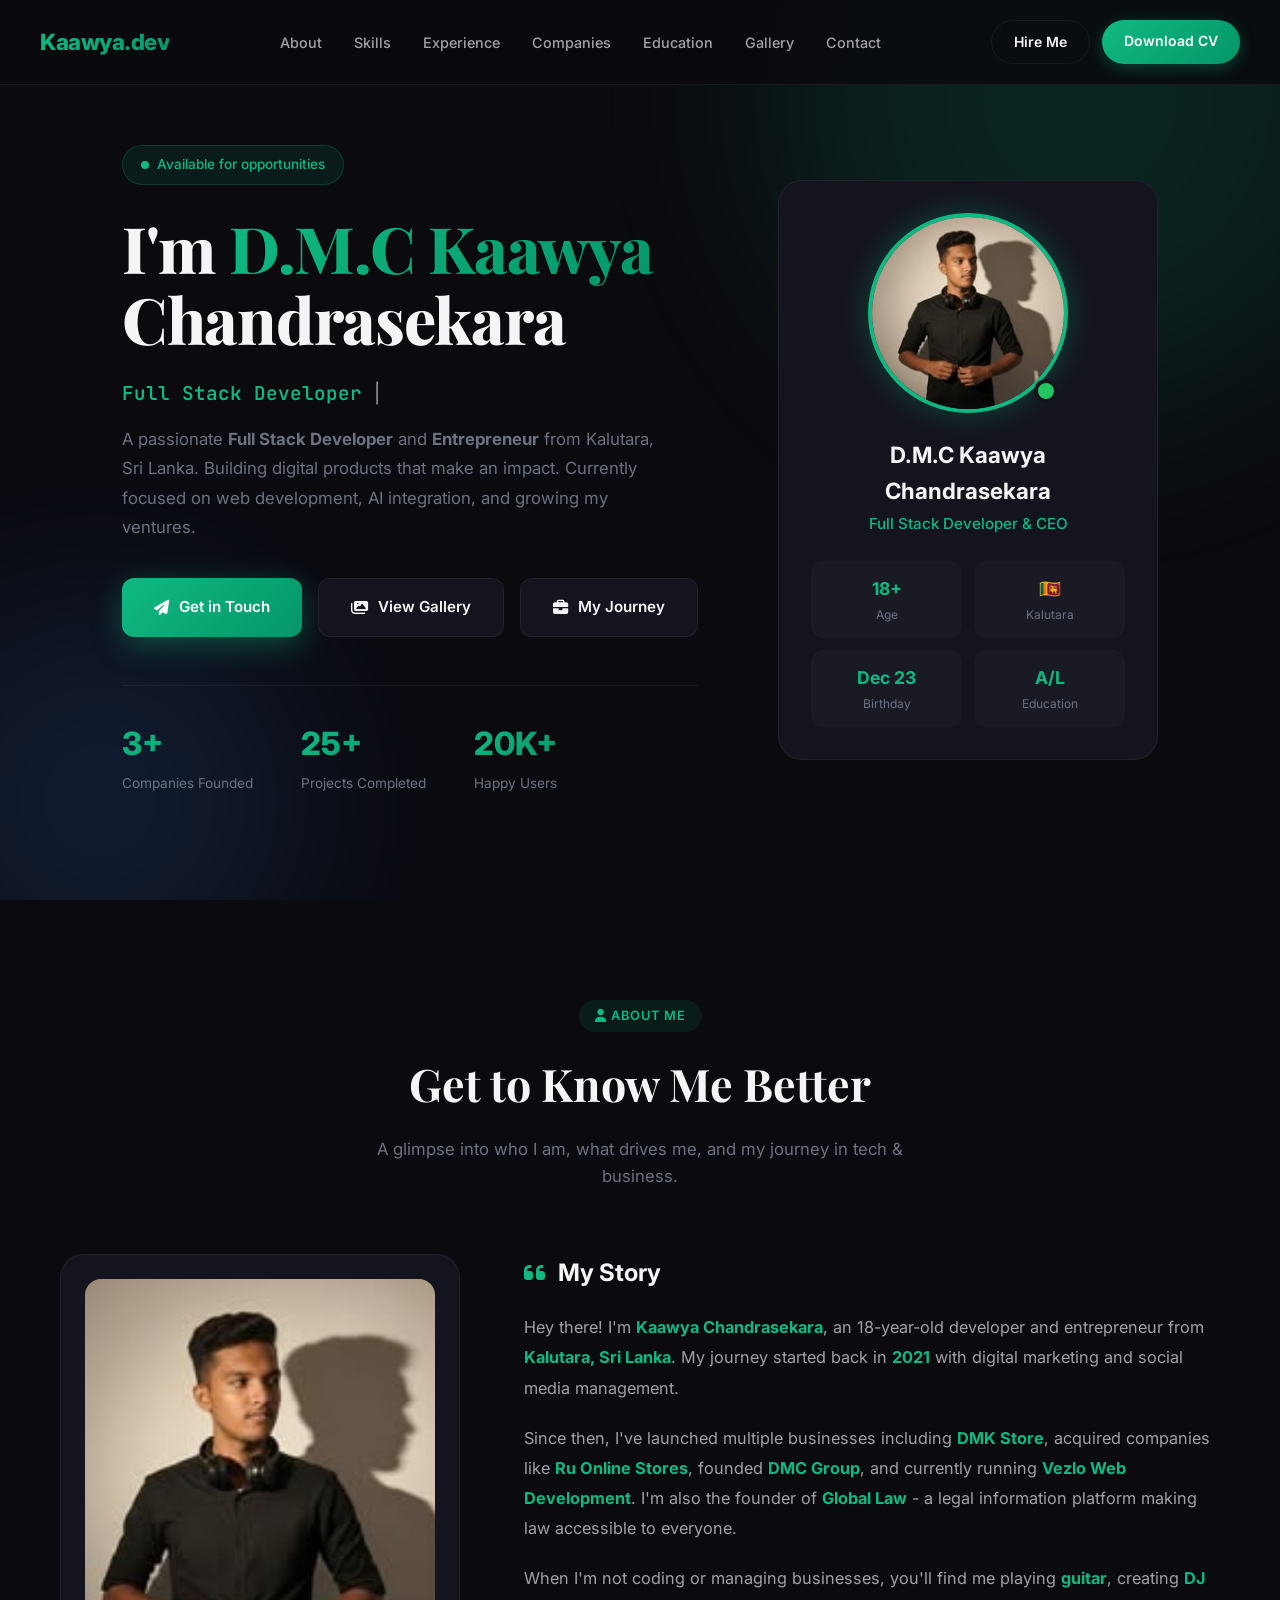
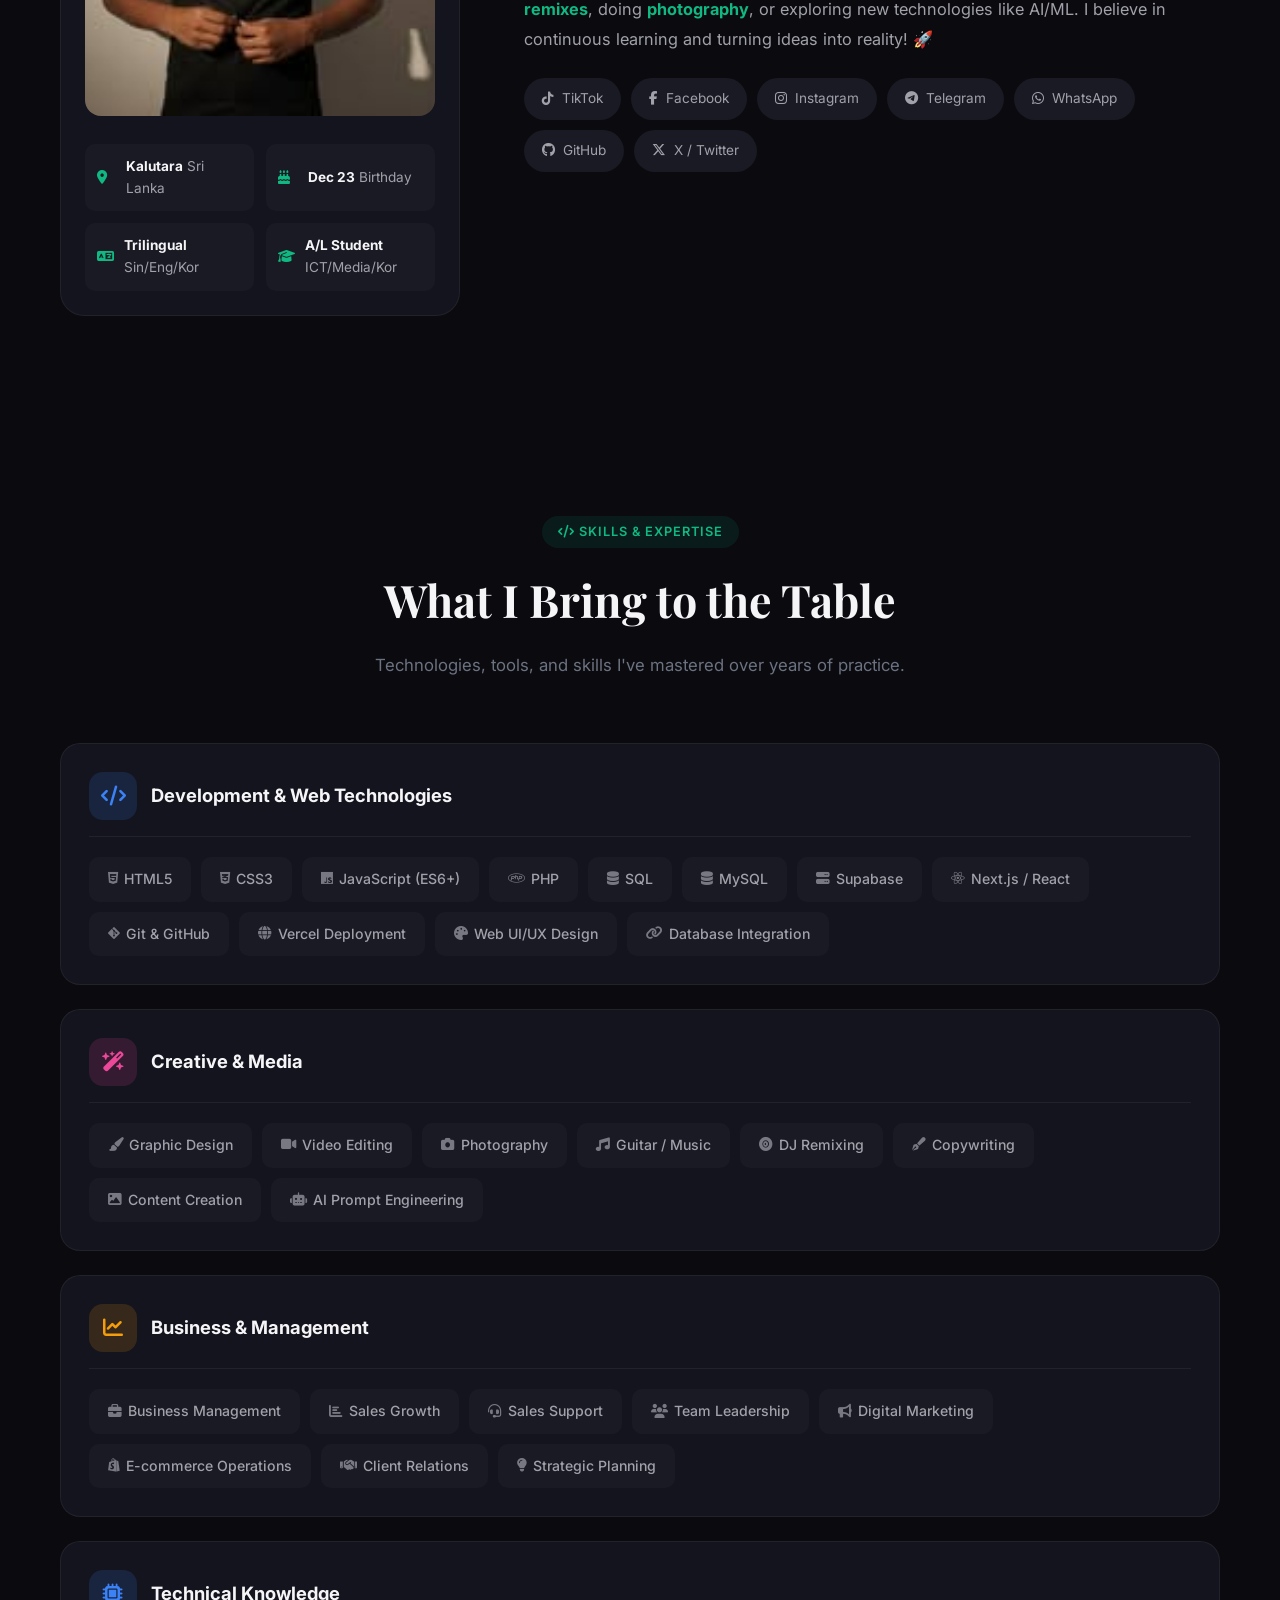
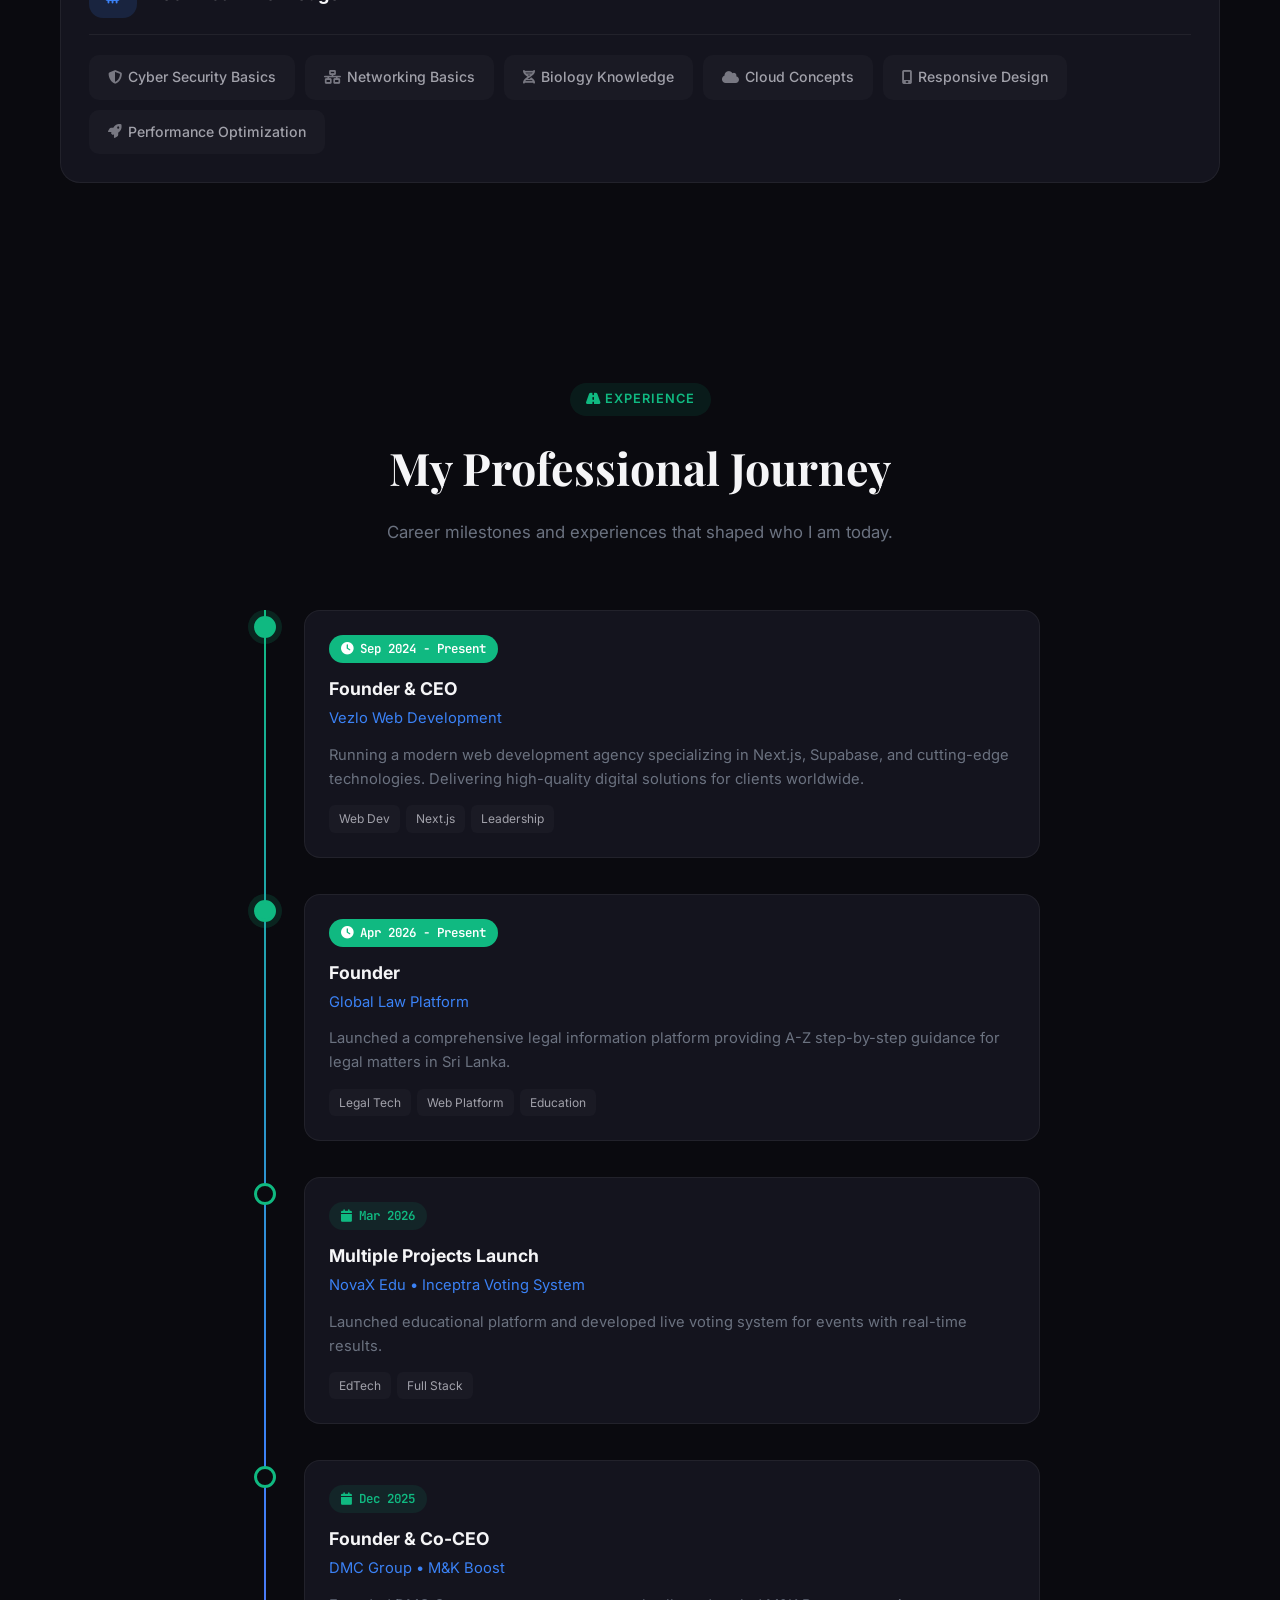
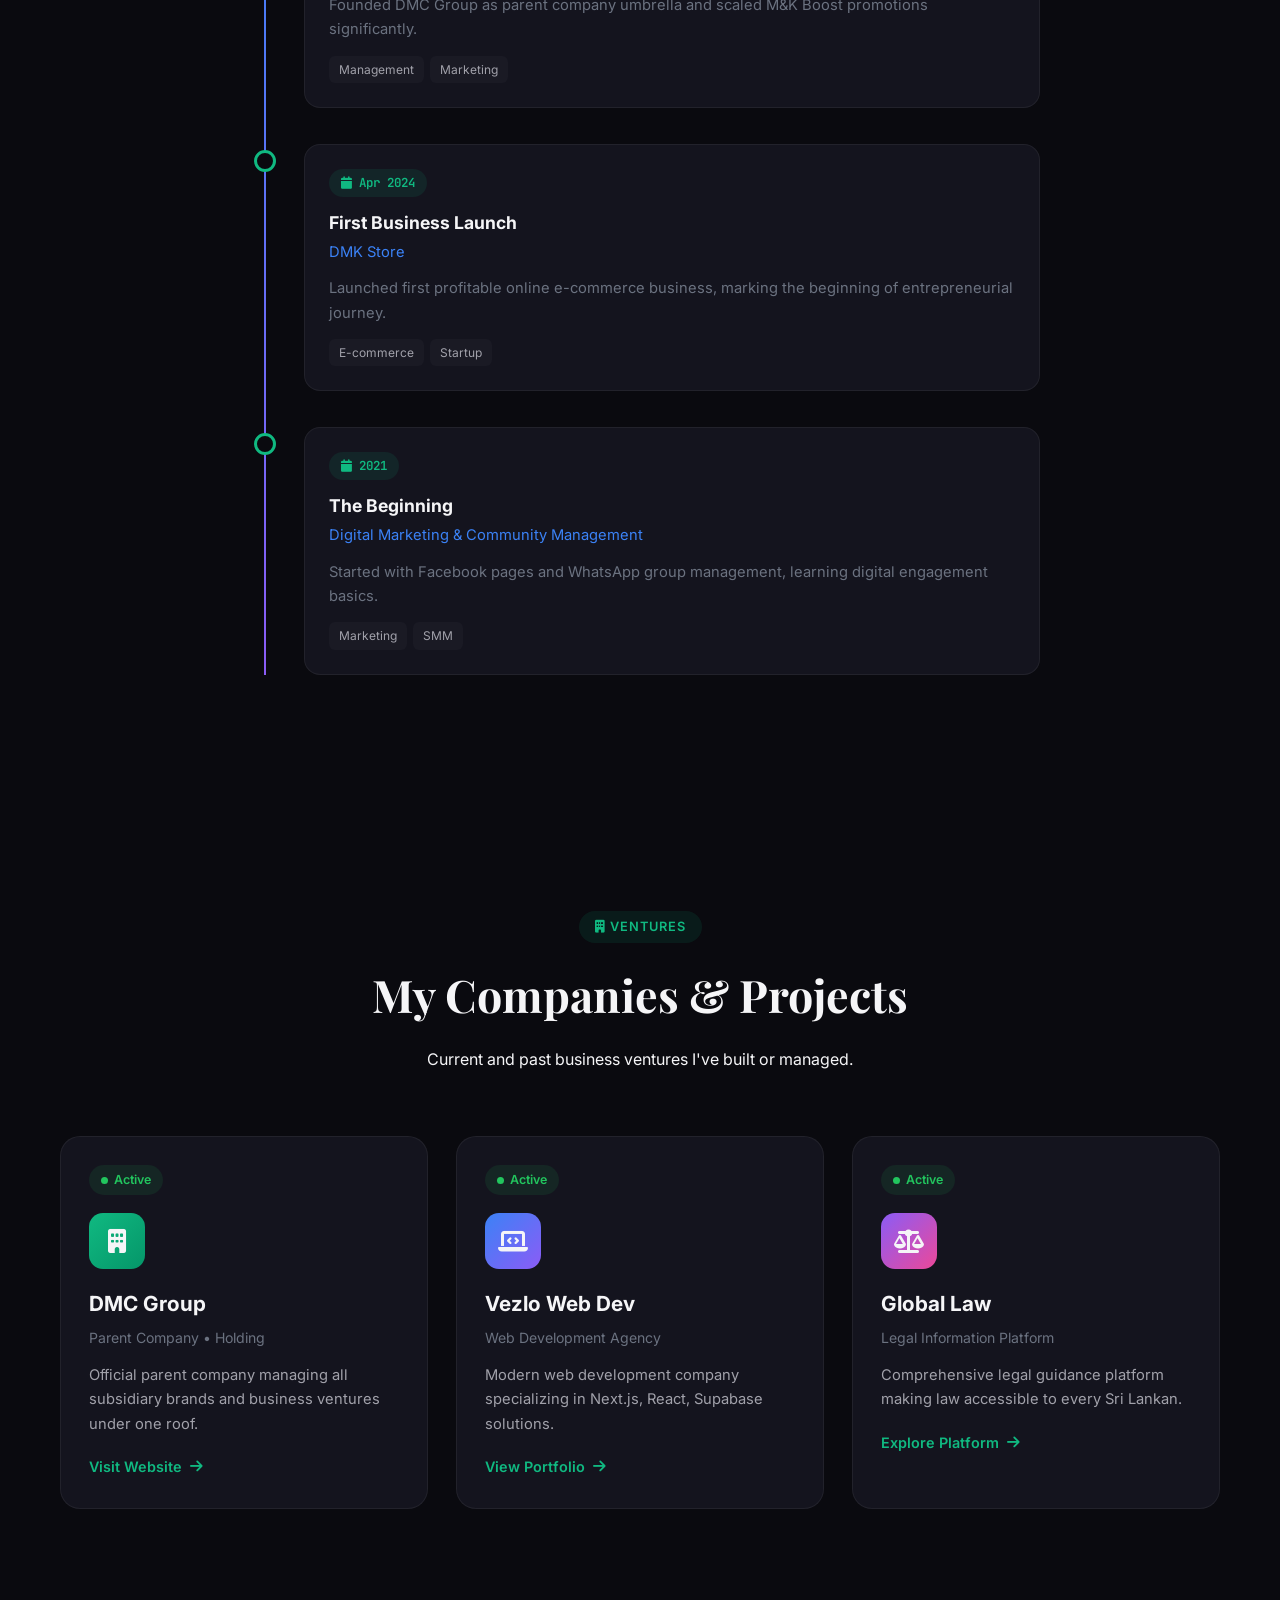
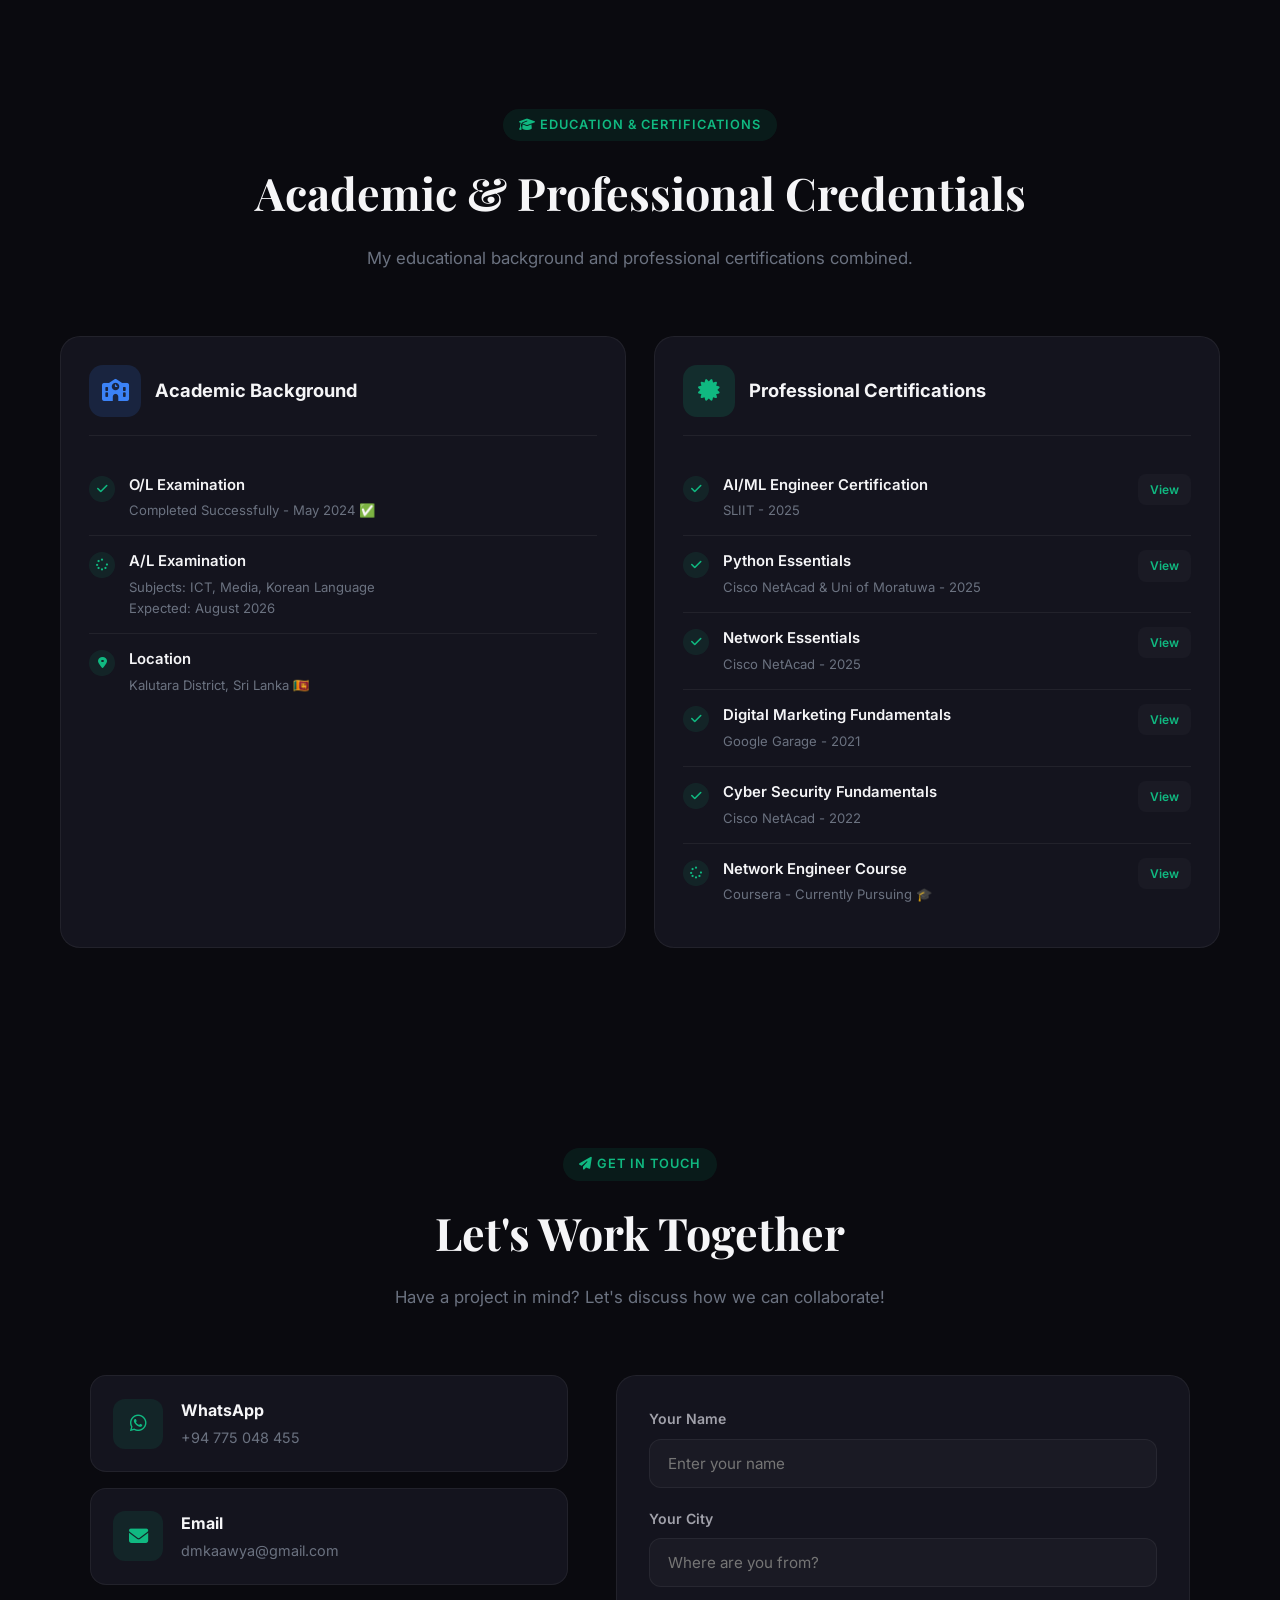
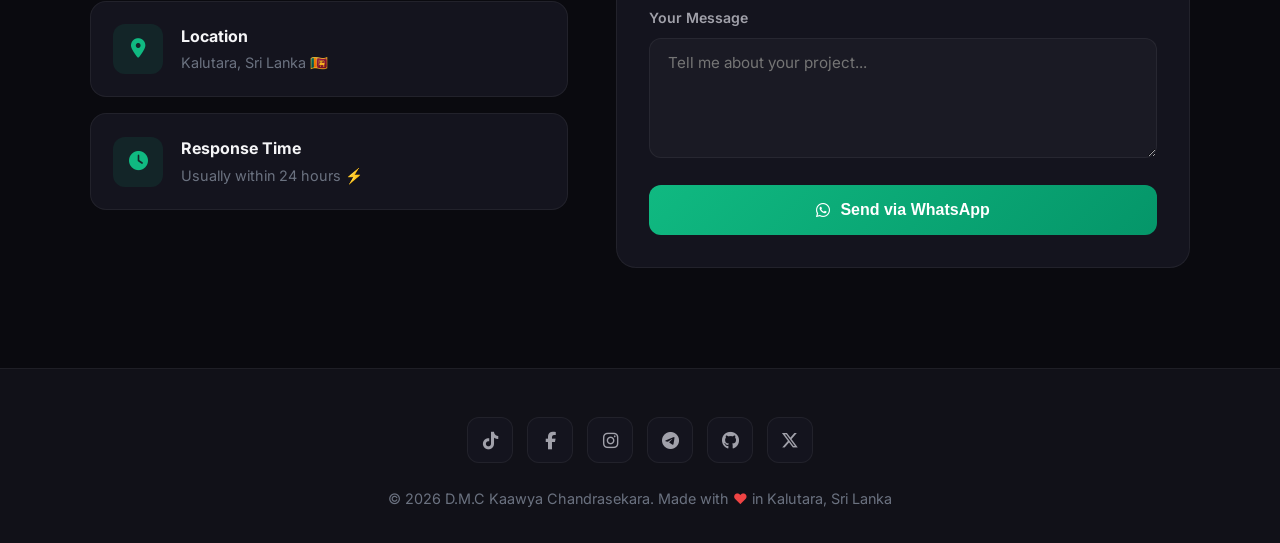
==== index.html @ d645c24a "Update index.html" ====
<!DOCTYPE html>
<html lang="en">
<head>
    <meta charset="UTF-8">
    <meta name="viewport" content="width=device-width, initial-scale=1.0">
    <title>D.M.C Kaawya Chandrasekara | Full Stack Developer & Entrepreneur</title>
    <meta name="description" content="Professional portfolio of Kaawya Chandrasekara - Full Stack Developer, Entrepreneur, and Digital Creator from Sri Lanka">
    
    <link href="https://fonts.googleapis.com/css2?family=Inter:wght@300;400;500;600;700;800;900&family=Playfair+Display:wght@600;700;800&family=JetBrains+Mono:wght@400;500;600&display=swap" rel="stylesheet">
    <link rel="stylesheet" href="https://cdnjs.cloudflare.com/ajax/libs/font-awesome/6.5.0/css/all.min.css">
    
    <style>
        :root {
            --bg-primary: #0a0a0f;
            --bg-secondary: #111118;
            --bg-tertiary: #1a1a24;
            --bg-card: #14141e;
            --text-primary: #f5f5f7;
            --text-secondary: #a1a1aa;
            --text-muted: #6b7280;
            --accent: #10b981;
            --accent-2: #3b82f6;
            --accent-3: #8b5cf6;
            --accent-4: #f59e0b;
            --gradient-1: linear-gradient(135deg, #10b981 0%, #059669 100%);
            --gradient-2: linear-gradient(135deg, #3b82f6 0%, #8b5cf6 100%);
            --border: rgba(255,255,255,0.06);
            --shadow: 0 4px 24px rgba(0,0,0,0.3);
            --radius: 16px;
        }
        
        * { margin: 0; padding: 0; box-sizing: border-box; }
        
        html {
            scroll-behavior: smooth;
        }
        
        body {
            font-family: 'Inter', sans-serif;
            background: var(--bg-primary);
            color: var(--text-primary);
            line-height: 1.6;
            overflow-x: hidden;
        }

        /* Custom Scrollbar */
        ::-webkit-scrollbar { width: 8px; }
        ::-webkit-scrollbar-track { background: var(--bg-secondary); }
        ::-webkit-scrollbar-thumb { background: var(--accent); border-radius: 4px; }

        /* Navigation */
        .nav {
            position: fixed;
            top: 0;
            left: 0;
            right: 0;
            z-index: 1000;
            padding: 20px 40px;
            display: flex;
            justify-content: space-between;
            align-items: center;
            backdrop-filter: blur(20px);
            background: rgba(10,10,15,0.85);
            border-bottom: 1px solid var(--border);
            transition: all 0.3s ease;
        }
        
        .nav.scrolled {
            padding: 14px 40px;
            box-shadow: 0 4px 30px rgba(0,0,0,0.3);
        }
        
        .nav-logo {
            font-size: 1.4rem;
            font-weight: 800;
            background: var(--gradient-1);
            -webkit-background-clip: text;
            -webkit-text-fill-color: transparent;
            letter-spacing: -0.5px;
        }
        
        .nav-links {
            display: flex;
            gap: 32px;
        }
        
        .nav-link {
            color: var(--text-secondary);
            text-decoration: none;
            font-size: 0.9rem;
            font-weight: 500;
            position: relative;
            transition: color 0.3s;
        }
        
        .nav-link:hover, .nav-link.active {
            color: var(--text-primary);
        }
        
        .nav-link::after {
            content: '';
            position: absolute;
            bottom: -4px;
            left: 0;
            width: 0;
            height: 2px;
            background: var(--accent);
            transition: width 0.3s;
        }
        
        .nav-link:hover::after, .nav-link.active::after {
            width: 100%;
        }
        
        .nav-actions {
            display: flex;
            gap: 12px;
        }
        
        .nav-btn {
            padding: 10px 22px;
            border-radius: 50px;
            font-size: 0.875rem;
            font-weight: 600;
            cursor: pointer;
            transition: all 0.3s;
            text-decoration: none;
        }
        
        .nav-btn-outline {
            background: transparent;
            border: 1px solid var(--border);
            color: var(--text-primary);
        }
        
        .nav-btn-outline:hover {
            border-color: var(--accent);
            color: var(--accent);
        }
        
        .nav-btn-primary {
            background: var(--gradient-1);
            border: none;
            color: white;
            box-shadow: 0 4px 15px rgba(16,185,129,0.3);
        }
        
        .nav-btn-primary:hover {
            transform: translateY(-2px);
            box-shadow: 0 8px 25px rgba(16,185,129,0.4);
        }

        /* Hero Section */
        .hero {
            min-height: 100vh;
            display: flex;
            align-items: center;
            padding: 120px 60px 80px;
            position: relative;
            overflow: hidden;
        }
        
        .hero-bg {
            position: absolute;
            inset: 0;
            overflow: hidden;
            z-index: 0;
        }
        
        .hero-orb {
            position: absolute;
            border-radius: 50%;
            filter: blur(100px);
            opacity: 0.15;
        }
        
        .hero-orb-1 {
            width: 600px;
            height: 600px;
            background: var(--accent);
            top: -200px;
            right: -100px;
        }
        
        .hero-orb-2 {
            width: 400px;
            height: 400px;
            background: var(--accent-2);
            bottom: -100px;
            left: -100px;
        }
        
        .hero-content {
            max-width: 1400px;
            margin: 0 auto;
            display: grid;
            grid-template-columns: 1fr 380px;
            gap: 80px;
            align-items: center;
            position: relative;
            z-index: 1;
        }
        
        .hero-text {
            animation: fadeInUp 0.8s ease;
        }
        
        @keyframes fadeInUp {
            from { opacity: 0; transform: translateY(30px); }
            to { opacity: 1; transform: translateY(0); }
        }
        
        .hero-badge {
            display: inline-flex;
            align-items: center;
            gap: 8px;
            padding: 8px 18px;
            background: rgba(16,185,129,0.1);
            border: 1px solid rgba(16,185,129,0.2);
            border-radius: 50px;
            font-size: 0.85rem;
            color: var(--accent);
            margin-bottom: 28px;
            font-weight: 500;
        }
        
        .hero-badge-dot {
            width: 8px;
            height: 8px;
            background: var(--accent);
            border-radius: 50%;
            animation: pulse 2s infinite;
        }
        
        @keyframes pulse {
            0%, 100% { opacity: 1; transform: scale(1); }
            50% { opacity: 0.5; transform: scale(1.2); }
        }
        
        .hero-title {
            font-family: 'Playfair Display', serif;
            font-size: clamp(2.8rem, 5vw, 4rem);
            font-weight: 800;
            line-height: 1.1;
            margin-bottom: 24px;
            letter-spacing: -0.02em;
        }
        
        .hero-title-accent {
            background: var(--gradient-1);
            -webkit-background-clip: text;
            -webkit-text-fill-color: transparent;
        }
        
        .hero-subtitle {
            font-size: 1.2rem;
            color: var(--text-secondary);
            margin-bottom: 16px;
            display: flex;
            align-items: center;
            gap: 12px;
        }
        
        .typing-text {
            color: var(--accent);
            font-weight: 600;
            font-family: 'JetBrains Mono', monospace;
        }
        
        .cursor-blink {
            animation: blink 1s infinite;
        }
        
        @keyframes blink {
            50% { opacity: 0; }
        }
        
        .hero-desc {
            font-size: 1.05rem;
            color: var(--text-muted);
            max-width: 550px;
            margin-bottom: 36px;
            line-height: 1.75;
        }
        
        .hero-buttons {
            display: flex;
            gap: 16px;
            flex-wrap: wrap;
            margin-bottom: 48px;
        }
        
        .btn {
            display: inline-flex;
            align-items: center;
            gap: 10px;
            padding: 16px 32px;
            border-radius: 12px;
            font-size: 0.95rem;
            font-weight: 600;
            cursor: pointer;
            transition: all 0.3s;
            text-decoration: none;
            border: none;
            font-family: inherit;
        }
        
        .btn-primary {
            background: var(--gradient-1);
            color: white;
            box-shadow: 0 8px 30px rgba(16,185,129,0.35);
        }
        
        .btn-primary:hover {
            transform: translateY(-3px);
            box-shadow: 0 12px 40px rgba(16,185,129,0.45);
        }
        
        .btn-secondary {
            background: var(--bg-card);
            color: var(--text-primary);
            border: 1px solid var(--border);
        }
        
        .btn-secondary:hover {
            border-color: var(--accent);
            background: rgba(16,185,129,0.05);
        }
        
        .hero-stats {
            display: flex;
            gap: 48px;
            padding-top: 32px;
            border-top: 1px solid var(--border);
        }
        
        .stat-item {}
        
        .stat-num {
            font-size: 2rem;
            font-weight: 800;
            background: var(--gradient-1);
            -webkit-background-clip: text;
            -webkit-text-fill-color: transparent;
        }
        
        .stat-label {
            font-size: 0.85rem;
            color: var(--text-muted);
            margin-top: 4px;
        }

        /* Profile Card */
        .profile-card {
            background: var(--bg-card);
            border: 1px solid var(--border);
            border-radius: 24px;
            padding: 32px;
            position: relative;
            animation: fadeInRight 0.8s ease 0.2s both;
        }
        
        @keyframes fadeInRight {
            from { opacity: 0; transform: translateX(30px); }
            to { opacity: 1; transform: translateX(0); }
        }
        
        .profile-img-wrapper {
            width: 200px;
            height: 200px;
            margin: 0 auto 24px;
            position: relative;
        }
        
        .profile-img {
            width: 100%;
            height: 100%;
            object-fit: cover;
            border-radius: 50%;
            border: 4px solid var(--accent);
            box-shadow: 0 0 30px rgba(16,185,129,0.3);
        }
        
        .profile-status {
            position: absolute;
            bottom: 10px;
            right: 10px;
            width: 24px;
            height: 24px;
            background: #22c55e;
            border: 4px solid var(--bg-card);
            border-radius: 50%;
        }
        
        .profile-name {
            text-align: center;
            font-size: 1.4rem;
            font-weight: 700;
            margin-bottom: 4px;
        }
        
        .profile-role {
            text-align: center;
            color: var(--accent);
            font-size: 0.95rem;
            font-weight: 500;
            margin-bottom: 24px;
        }
        
        .profile-info-grid {
            display: grid;
            grid-template-columns: 1fr 1fr;
            gap: 12px;
        }
        
        .info-mini {
            background: var(--bg-tertiary);
            padding: 14px;
            border-radius: 12px;
            text-align: center;
        }
        
        .info-mini-val {
            font-size: 1.1rem;
            font-weight: 700;
            color: var(--accent);
        }
        
        .info-mini-label {
            font-size: 0.75rem;
            color: var(--text-muted);
            margin-top: 2px;
        }

        /* Sections Common */
        .section {
            padding: 100px 60px;
            position: relative;
        }
        
        .container {
            max-width: 1200px;
            margin: 0 auto;
        }
        
        .section-header {
            text-align: center;
            margin-bottom: 64px;
        }
        
        .section-tag {
            display: inline-block;
            padding: 6px 16px;
            background: rgba(16,185,129,0.1);
            color: var(--accent);
            border-radius: 50px;
            font-size: 0.8rem;
            font-weight: 600;
            text-transform: uppercase;
            letter-spacing: 1px;
            margin-bottom: 16px;
        }
        
        .section-title {
            font-family: 'Playfair Display', serif;
            font-size: clamp(2rem, 4vw, 2.8rem);
            font-weight: 700;
            margin-bottom: 16px;
        }
        
        .section-desc {
            color: var(--text-muted);
            max-width: 600px;
            margin: 0 auto;
            font-size: 1.05rem;
        }

        /* About Section */
        .about-grid {
            display: grid;
            grid-template-columns: 400px 1fr;
            gap: 64px;
            align-items: start;
        }
        
        .about-photo-card {
            background: var(--bg-card);
            border: 1px solid var(--border);
            border-radius: 24px;
            padding: 24px;
            position: sticky;
            top: 120px;
        }
        
        .about-photo {
            width: 100%;
            aspect-ratio: 4/5;
            object-fit: cover;
            border-radius: 16px;
            margin-bottom: 20px;
        }
        
        .about-quick-info {
            display: grid;
            grid-template-columns: 1fr 1fr;
            gap: 12px;
        }
        
        .quick-item {
            display: flex;
            align-items: center;
            gap: 10px;
            padding: 12px;
            background: var(--bg-tertiary);
            border-radius: 10px;
            font-size: 0.85rem;
        }
        
        .quick-item i {
            color: var(--accent);
            width: 20px;
        }
        
        .quick-item span:last-child {
            color: var(--text-secondary);
        }
        
        .about-content h3 {
            font-size: 1.5rem;
            margin-bottom: 20px;
            display: flex;
            align-items: center;
            gap: 12px;
        }
        
        .about-content h3 i {
            color: var(--accent);
        }
        
        .about-bio {
            color: var(--text-secondary);
            font-size: 1.02rem;
            line-height: 1.85;
            margin-bottom: 20px;
        }
        
        .about-bio strong {
            color: var(--accent);
        }
        
        .social-links {
            display: flex;
            flex-wrap: wrap;
            gap: 10px;
            margin-top: 24px;
        }
        
        .social-link {
            display: inline-flex;
            align-items: center;
            gap: 8px;
            padding: 10px 18px;
            background: var(--bg-tertiary);
            border-radius: 50px;
            color: var(--text-secondary);
            text-decoration: none;
            font-size: 0.85rem;
            transition: all 0.3s;
        }
        
        .social-link:hover {
            background: var(--accent);
            color: white;
            transform: translateY(-3px);
        }

        /* Skills Section - NEW STYLE */
        .skills-container {
            display: flex;
            flex-direction: column;
            gap: 24px;
        }
        
        .skill-category {
            background: var(--bg-card);
            border: 1px solid var(--border);
            border-radius: 20px;
            padding: 28px;
            transition: all 0.3s;
        }
        
        .skill-category:hover {
            border-color: rgba(16,185,129,0.3);
            box-shadow: 0 8px 32px rgba(0,0,0,0.2);
        }
        
        .skill-cat-header {
            display: flex;
            align-items: center;
            gap: 14px;
            margin-bottom: 20px;
            padding-bottom: 16px;
            border-bottom: 1px solid var(--border);
        }
        
        .skill-cat-icon {
            width: 48px;
            height: 48px;
            border-radius: 14px;
            display: flex;
            align-items: center;
            justify-content: center;
            font-size: 1.25rem;
        }
        
        .skill-cat-icon.dev { background: rgba(59,130,246,0.15); color: #3b82f6; }
        .skill-cat-icon.design { background: rgba(139,92,246,0.15); color: #8b5cf6; }
        .skill-cat-icon.business { background: rgba(245,158,11,0.15); color: #f59e0b; }
        .skill-cat-icon.creative { background: rgba(236,72,153,0.15); color: #ec4899; }
        
        .skill-cat-title {
            font-size: 1.15rem;
            font-weight: 700;
        }
        
        .skill-tags {
            display: flex;
            flex-wrap: wrap;
            gap: 10px;
        }
        
        .skill-tag {
            display: inline-flex;
            align-items: center;
            gap: 6px;
            padding: 10px 18px;
            background: var(--bg-tertiary);
            border-radius: 10px;
            font-size: 0.88rem;
            font-weight: 500;
            color: var(--text-secondary);
            transition: all 0.3s;
            border: 1px solid transparent;
        }
        
        .skill-tag:hover {
            background: rgba(16,185,129,0.1);
            border-color: var(--accent);
            color: var(--accent);
            transform: translateY(-2px);
        }
        
        .skill-tag i {
            font-size: 0.85rem;
            opacity: 0.7;
        }

        /* Experience Timeline */
        .timeline {
            position: relative;
            max-width: 800px;
            margin: 0 auto;
        }
        
        .timeline-line {
            position: absolute;
            left: 24px;
            top: 0;
            bottom: 0;
            width: 2px;
            background: linear-gradient(to bottom, var(--accent), var(--accent-2), var(--accent-3));
        }
        
        .timeline-item {
            position: relative;
            padding-left: 64px;
            margin-bottom: 36px;
        }
        
        .timeline-dot {
            position: absolute;
            left: 14px;
            top: 6px;
            width: 22px;
            height: 22px;
            background: var(--bg-primary);
            border: 3px solid var(--accent);
            border-radius: 50%;
            z-index: 2;
        }
        
        .timeline-item.current .timeline-dot {
            background: var(--accent);
            box-shadow: 0 0 0 6px rgba(16,185,129,0.15);
        }
        
        .timeline-card {
            background: var(--bg-card);
            border: 1px solid var(--border);
            border-radius: 16px;
            padding: 24px;
            transition: all 0.3s;
        }
        
        .timeline-card:hover {
            border-color: rgba(16,185,129,0.3);
            transform: translateX(6px);
        }
        
        .timeline-date {
            display: inline-block;
            padding: 4px 12px;
            background: rgba(16,185,129,0.1);
            color: var(--accent);
            border-radius: 50px;
            font-size: 0.78rem;
            font-weight: 600;
            margin-bottom: 12px;
            font-family: 'JetBrains Mono', monospace;
        }
        
        .timeline-item.current .timeline-date {
            background: var(--accent);
            color: white;
        }
        
        .timeline-role {
            font-size: 1.1rem;
            font-weight: 700;
            margin-bottom: 4px;
        }
        
        .timeline-company {
            color: var(--accent-2);
            font-size: 0.92rem;
            margin-bottom: 12px;
        }
        
        .timeline-desc {
            color: var(--text-muted);
            font-size: 0.92rem;
            line-height: 1.65;
            margin-bottom: 14px;
        }
        
        .timeline-skills {
            display: flex;
            flex-wrap: wrap;
            gap: 6px;
        }
        
        .timeline-skill-tag {
            padding: 4px 10px;
            background: var(--bg-tertiary);
            border-radius: 6px;
            font-size: 0.75rem;
            color: var(--text-secondary);
        }

        /* Companies Grid */
        .companies-grid {
            display: grid;
            grid-template-columns: repeat(auto-fit, minmax(320px, 1fr));
            gap: 28px;
        }
        
        .company-card {
            background: var(--bg-card);
            border: 1px solid var(--border);
            border-radius: 20px;
            padding: 28px;
            text-decoration: none;
            color: inherit;
            transition: all 0.3s;
            position: relative;
            overflow: hidden;
        }
        
        .company-card::before {
            content: '';
            position: absolute;
            top: 0;
            left: 0;
            right: 0;
            height: 4px;
            background: var(--gradient-1);
            opacity: 0;
            transition: opacity 0.3s;
        }
        
        .company-card:hover {
            transform: translateY(-8px);
            border-color: rgba(16,185,129,0.3);
            box-shadow: 0 16px 48px rgba(0,0,0,0.3);
        }
        
        .company-card:hover::before {
            opacity: 1;
        }
        
        .company-status {
            display: inline-flex;
            align-items: center;
            gap: 6px;
            padding: 5px 12px;
            background: rgba(34,197,94,0.1);
            color: #22c55e;
            border-radius: 50px;
            font-size: 0.78rem;
            font-weight: 600;
            margin-bottom: 18px;
        }
        
        .company-status-dot {
            width: 7px;
            height: 7px;
            background: currentColor;
            border-radius: 50%;
            animation: pulse 2s infinite;
        }
        
        .company-logo {
            width: 56px;
            height: 56px;
            border-radius: 14px;
            display: flex;
            align-items: center;
            justify-content: center;
            font-size: 1.5rem;
            margin-bottom: 18px;
        }
        
        .company-logo.dmc { background: var(--gradient-1); }
        .company-logo.vezlo { background: var(--gradient-2); }
        .company-logo.global { background: linear-gradient(135deg, #8b5cf6, #ec4899); }
        
        .company-name {
            font-size: 1.3rem;
            font-weight: 700;
            margin-bottom: 6px;
        }
        
        .company-type {
            color: var(--text-muted);
            font-size: 0.88rem;
            margin-bottom: 14px;
        }
        
        .company-desc {
            color: var(--text-secondary);
            font-size: 0.92rem;
            line-height: 1.65;
            margin-bottom: 18px;
        }
        
        .company-link {
            display: inline-flex;
            align-items: center;
            gap: 8px;
            color: var(--accent);
            font-weight: 600;
            font-size: 0.9rem;
            transition: gap 0.3s;
        }
        
        .company-card:hover .company-link {
            gap: 12px;
        }

        /* Education & Certifications Combined */
        .edu-cert-grid {
            display: grid;
            grid-template-columns: repeat(auto-fit, minmax(420px, 1fr));
            gap: 28px;
        }
        
        .edu-cert-card {
            background: var(--bg-card);
            border: 1px solid var(--border);
            border-radius: 20px;
            padding: 28px;
        }
        
        .edu-cert-header {
            display: flex;
            align-items: center;
            gap: 14px;
            margin-bottom: 24px;
            padding-bottom: 18px;
            border-bottom: 1px solid var(--border);
        }
        
        .edu-cert-icon {
            width: 52px;
            height: 52px;
            border-radius: 14px;
            display: flex;
            align-items: center;
            justify-content: center;
            font-size: 1.35rem;
        }
        
        .edu-cert-icon.edu { background: rgba(59,130,246,0.15); color: #3b82f6; }
        .edu-cert-icon.cert { background: rgba(16,185,129,0.15); color: var(--accent); }
        
        .edu-cert-title {
            font-size: 1.15rem;
            font-weight: 700;
        }
        
        .cert-list {
            list-style: none;
        }
        
        .cert-item {
            display: flex;
            align-items: start;
            gap: 14px;
            padding: 14px 0;
            border-bottom: 1px solid var(--border);
            transition: all 0.3s;
            cursor: pointer;
        }
        
        .cert-item:last-child {
            border-bottom: none;
        }
        
        .cert-item:hover {
            padding-left: 8px;
        }
        
        .cert-icon {
            width: 26px;
            height: 26px;
            border-radius: 50%;
            background: rgba(16,185,129,0.1);
            display: flex;
            align-items: center;
            justify-content: center;
            color: var(--accent);
            font-size: 0.75rem;
            flex-shrink: 0;
            margin-top: 2px;
        }
        
        .cert-info {
            flex: 1;
        }
        
        .cert-name {
            font-weight: 600;
            font-size: 0.93rem;
            color: var(--text-primary);
            margin-bottom: 3px;
        }
        
        .cert-source {
            font-size: 0.82rem;
            color: var(--text-muted);
        }
        
        .cert-action {
            padding: 6px 12px;
            background: var(--bg-tertiary);
            border-radius: 8px;
            font-size: 0.75rem;
            color: var(--accent);
            font-weight: 600;
            white-space: nowrap;
            transition: all 0.3s;
        }
        
        .cert-item:hover .cert-action {
            background: var(--accent);
            color: white;
        }

        /* Contact Section */
        .contact-grid {
            display: grid;
            grid-template-columns: 1fr 1.2fr;
            gap: 48px;
            max-width: 1100px;
            margin: 0 auto;
        }
        
        .contact-cards {
            display: flex;
            flex-direction: column;
            gap: 16px;
        }
        
        .contact-card {
            display: flex;
            align-items: center;
            gap: 18px;
            padding: 22px;
            background: var(--bg-card);
            border: 1px solid var(--border);
            border-radius: 16px;
            text-decoration: none;
            color: inherit;
            transition: all 0.3s;
        }
        
        .contact-card:hover {
            border-color: var(--accent);
            transform: translateX(6px);
        }
        
        .contact-card-icon {
            width: 50px;
            height: 50px;
            border-radius: 12px;
            background: rgba(16,185,129,0.1);
            display: flex;
            align-items: center;
            justify-content: center;
            color: var(--accent);
            font-size: 1.2rem;
        }
        
        .contact-card-info h4 {
            font-size: 1rem;
            margin-bottom: 2px;
        }
        
        .contact-card-info p {
            color: var(--text-muted);
            font-size: 0.9rem;
        }
        
        .contact-form {
            background: var(--bg-card);
            border: 1px solid var(--border);
            border-radius: 20px;
            padding: 32px;
        }
        
        .form-group {
            margin-bottom: 20px;
        }
        
        .form-group label {
            display: block;
            font-size: 0.88rem;
            font-weight: 600;
            color: var(--text-secondary);
            margin-bottom: 8px;
        }
        
        .form-input,
        .form-textarea {
            width: 100%;
            padding: 14px 18px;
            background: var(--bg-tertiary);
            border: 1px solid var(--border);
            border-radius: 12px;
            color: var(--text-primary);
            font-size: 0.95rem;
            font-family: inherit;
            transition: all 0.3s;
        }
        
        .form-input:focus,
        .form-textarea:focus {
            outline: none;
            border-color: var(--accent);
            box-shadow: 0 0 0 3px rgba(16,185,129,0.1);
        }
        
        .form-textarea {
            min-height: 120px;
            resize: vertical;
        }
        
        .submit-btn {
            width: 100%;
            padding: 16px;
            background: var(--gradient-1);
            border: none;
            border-radius: 12px;
            color: white;
            font-size: 1rem;
            font-weight: 700;
            cursor: pointer;
            display: flex;
            align-items: center;
            justify-content: center;
            gap: 10px;
            transition: all 0.3s;
        }
        
        .submit-btn:hover {
            transform: translateY(-3px);
            box-shadow: 0 12px 35px rgba(16,185,129,0.4);
        }

        /* Footer */
        .footer {
            background: var(--bg-secondary);
            border-top: 1px solid var(--border);
            padding: 48px 60px 32px;
            text-align: center;
        }
        
        .footer-socials {
            display: flex;
            justify-content: center;
            gap: 14px;
            margin-bottom: 24px;
        }
        
        .footer-social {
            width: 46px;
            height: 46px;
            border-radius: 12px;
            background: var(--bg-card);
            border: 1px solid var(--border);
            display: flex;
            align-items: center;
            justify-content: center;
            color: var(--text-secondary);
            text-decoration: none;
            font-size: 1.1rem;
            transition: all 0.3s;
        }
        
        .footer-social:hover {
            background: var(--accent);
            border-color: var(--accent);
            color: white;
            transform: translateY(-4px) rotate(5deg);
        }
        
        .footer-copy {
            color: var(--text-muted);
            font-size: 0.9rem;
        }
        
        .footer-heart {
            color: #ef4444;
            animation: heartbeat 1.5s infinite;
        }
        
        @keyframes heartbeat {
            50% { transform: scale(1.15); }
        }

        /* Back to Top */
        .back-to-top {
            position: fixed;
            bottom: 30px;
            right: 30px;
            width: 50px;
            height: 50px;
            background: var(--gradient-1);
            border: none;
            border-radius: 14px;
            color: white;
            font-size: 1.2rem;
            cursor: pointer;
            opacity: 0;
            visibility: hidden;
            transition: all 0.3s;
            z-index: 999;
            box-shadow: 0 8px 25px rgba(16,185,129,0.4);
        }
        
        .back-to-top.visible {
            opacity: 1;
            visibility: visible;
        }
        
        .back-to-top:hover {
            transform: translateY(-4px);
        }

        /* Responsive */
        @media (max-width: 1024px) {
            .hero-content {
                grid-template-columns: 1fr;
                text-align: center;
            }
            
            .hero-text { order: 1; }
            .profile-card { order: 0; max-width: 360px; margin: 0 auto; }
            
            .hero-desc { margin: 0 auto 36px; }
            .hero-buttons { justify-content: center; }
            .hero-stats { justify-content: center; }
            
            .about-grid { grid-template-columns: 1fr; }
            
            .contact-grid { grid-template-columns: 1fr; }
        }
        
        @media (max-width: 768px) {
            .nav { padding: 16px 20px; }
            .nav-links { display: none; }
            .section { padding: 80px 20px; }
            .hero { padding: 100px 20px 60px; }
            .hero-stats { flex-wrap: wrap; gap: 24px; justify-content: center; }
            .edu-cert-grid { grid-template-columns: 1fr; }
            .companies-grid { grid-template-columns: 1fr; }
        }
    </style>
</head>
<body>

<!-- Navigation -->
<nav class="nav" id="navbar">
    <div class="nav-logo">Kaawya.dev</div>
    <div class="nav-links">
        <a href="#about" class="nav-link active">About</a>
        <a href="#skills" class="nav-link">Skills</a>
        <a href="#experience" class="nav-link">Experience</a>
        <a href="#companies" class="nav-link">Companies</a>
        <a href="#education" class="nav-link">Education</a>
        <a href="gallery.html" class="nav-link">Gallery</a>
        <a href="contact.html" class="nav-link">Contact</a>
    </div>
    <div class="nav-actions">
        <a href="#contact" class="nav-btn nav-btn-outline">Hire Me</a>
        <a href="#" class="nav-btn nav-btn-primary" onclick="downloadCV()">Download CV</a>
    </div>
</nav>

<!-- Hero Section -->
<section class="hero">
    <div class="hero-bg">
        <div class="hero-orb hero-orb-1"></div>
        <div class="hero-orb hero-orb-2"></div>
    </div>
    
    <div class="hero-content">
        <div class="hero-text">
            <div class="hero-badge">
                <span class="hero-badge-dot"></span>
                Available for opportunities
            </div>
            
            <h1 class="hero-title">
                I'm <span class="hero-title-accent">D.M.C Kaawya</span><br>
                Chandrasekara
            </h1>
            
            <p class="hero-subtitle">
                <span class="typing-text" id="typewriter"></span><span class="cursor-blink">|</span>
            </p>
            
            <p class="hero-desc">
                A passionate <strong>Full Stack Developer</strong> and <strong>Entrepreneur</strong> from Kalutara, Sri Lanka. 
                Building digital products that make an impact. Currently focused on web development, 
                AI integration, and growing my ventures.
            </p>
            
            <div class="hero-buttons">
                <a href="contact.html" class="btn btn-primary">
                    <i class="fa-solid fa-paper-plane"></i> Get in Touch
                </a>
                <a href="gallery.html" class="btn btn-secondary">
                    <i class="fa-solid fa-images"></i> View Gallery
                </a>
                <a href="#experience" class="btn btn-secondary">
                    <i class="fa-solid fa-briefcase"></i> My Journey
                </a>
            </div>
            
            <div class="hero-stats">
                <div class="stat-item">
                    <div class="stat-num">3+</div>
                    <div class="stat-label">Companies Founded</div>
                </div>
                <div class="stat-item">
                    <div class="stat-num">25+</div>
                    <div class="stat-label">Projects Completed</div>
                </div>
                <div class="stat-item">
                    <div class="stat-num">20K+</div>
                    <div class="stat-label">Happy Users</div>
                </div>
            </div>
        </div>
        
        <div class="profile-card">
            <div class="profile-img-wrapper">
                <img src="myphoto1.jpg" alt="Kaawya Chandrasekara" class="profile-img">
                <div class="profile-status"></div>
            </div>
            <h3 class="profile-name">D.M.C Kaawya Chandrasekara</h3>
            <p class="profile-role">Full Stack Developer & CEO</p>
            <div class="profile-info-grid">
                <div class="info-mini">
                    <div class="info-mini-val">18+</div>
                    <div class="info-mini-label">Age</div>
                </div>
                <div class="info-mini">
                    <div class="info-mini-val">🇱🇰</div>
                    <div class="info-mini-label">Kalutara</div>
                </div>
                <div class="info-mini">
                    <div class="info-mini-val">Dec 23</div>
                    <div class="info-mini-label">Birthday</div>
                </div>
                <div class="info-mini">
                    <div class="info-mini-val">A/L</div>
                    <div class="info-mini-label">Education</div>
                </div>
            </div>
        </div>
    </div>
</section>

<!-- About Section -->
<section class="section" id="about">
    <div class="container">
        <div class="section-header">
            <span class="section-tag"><i class="fa-solid fa-user"></i> About Me</span>
            <h2 class="section-title">Get to Know Me Better</h2>
            <p class="section-desc">A glimpse into who I am, what drives me, and my journey in tech & business.</p>
        </div>
        
        <div class="about-grid">
            <div class="about-photo-card">
                <img src="myphoto1.jpg" alt="Kaawya Chandrasekara" class="about-photo">
                <div class="about-quick-info">
                    <div class="quick-item">
                        <i class="fa-solid fa-location-dot"></i>
                        <div>
                            <strong>Kalutara</strong>
                            <span>Sri Lanka</span>
                        </div>
                    </div>
                    <div class="quick-item">
                        <i class="fa-solid fa-cake-candles"></i>
                        <div>
                            <strong>Dec 23</strong>
                            <span>Birthday</span>
                        </div>
                    </div>
                    <div class="quick-item">
                        <i class="fa-solid fa-language"></i>
                        <div>
                            <strong>Trilingual</strong>
                            <span>Sin/Eng/Kor</span>
                        </div>
                    </div>
                    <div class="quick-item">
                        <i class="fa-solid fa-graduation-cap"></i>
                        <div>
                            <strong>A/L Student</strong>
                            <span>ICT/Media/Kor</span>
                        </div>
                    </div>
                </div>
            </div>
            
            <div class="about-content">
                <h3><i class="fa-solid fa-quote-left"></i> My Story</h3>
                
                <p class="about-bio">
                    Hey there! I'm <strong>Kaawya Chandrasekara</strong>, an 18-year-old developer and entrepreneur from <strong>Kalutara, Sri Lanka</strong>. 
                    My journey started back in <strong>2021</strong> with digital marketing and social media management.
                </p>
                
                <p class="about-bio">
                    Since then, I've launched multiple businesses including <strong>DMK Store</strong>, acquired companies like <strong>Ru Online Stores</strong>, 
                    founded <strong>DMC Group</strong>, and currently running <strong>Vezlo Web Development</strong>. I'm also the founder of 
                    <strong>Global Law</strong> - a legal information platform making law accessible to everyone.
                </p>
                
                <p class="about-bio">
                    When I'm not coding or managing businesses, you'll find me playing <strong>guitar</strong>, creating <strong>DJ remixes</strong>, 
                    doing <strong>photography</strong>, or exploring new technologies like AI/ML. I believe in continuous learning and 
                    turning ideas into reality! 🚀
                </p>
                
                <div class="social-links">
                    <a href="https://tiktok.com/@dmkaawya" target="_blank" class="social-link">
                        <i class="fa-brands fa-tiktok"></i> TikTok
                    </a>
                    <a href="https://facebook.com/dmkaawya" target="_blank" class="social-link">
                        <i class="fa-brands fa-facebook-f"></i> Facebook
                    </a>
                    <a href="https://instagram.com/dmkaawya" target="_blank" class="social-link">
                        <i class="fa-brands fa-instagram"></i> Instagram
                    </a>
                    <a href="https://t.me/dmkaawya" target="_blank" class="social-link">
                        <i class="fa-brands fa-telegram"></i> Telegram
                    </a>
                    <a href="https://wa.me/94775048455" target="_blank" class="social-link">
                        <i class="fa-brands fa-whatsapp"></i> WhatsApp
                    </a>
                    <a href="#" target="_blank" class="social-link">
                        <i class="fa-brands fa-github"></i> GitHub
                    </a>
                    <a href="#" target="_blank" class="social-link">
                        <i class="fa-brands fa-x-twitter"></i> X / Twitter
                    </a>
                </div>
            </div>
        </div>
    </div>
</section>

<!-- Skills Section - NEW TAG STYLE -->
<section class="section" id="skills">
    <div class="container">
        <div class="section-header">
            <span class="section-tag"><i class="fa-solid fa-code"></i> Skills & Expertise</span>
            <h2 class="section-title">What I Bring to the Table</h2>
            <p class="section-desc">Technologies, tools, and skills I've mastered over years of practice.</p>
        </div>
        
        <div class="skills-container">
            <!-- Development Skills -->
            <div class="skill-category">
                <div class="skill-cat-header">
                    <div class="skill-cat-icon dev"><i class="fa-solid fa-code"></i></div>
                    <h3 class="skill-cat-title">Development & Web Technologies</h3>
                </div>
                <div class="skill-tags">
                    <span class="skill-tag"><i class="fa-brands fa-html5"></i> HTML5</span>
                    <span class="skill-tag"><i class="fa-brands fa-css3-alt"></i> CSS3</span>
                    <span class="skill-tag"><i class="fa-brands fa-js"></i> JavaScript (ES6+)</span>
                    <span class="skill-tag"><i class="fa-brands fa-php"></i> PHP</span>
                    <span class="skill-tag"><i class="fa-solid fa-database"></i> SQL</span>
                    <span class="skill-tag"><i class="fa-solid fa-database"></i> MySQL</span>
                    <span class="skill-tag"><i class="fa-solid fa-server"></i> Supabase</span>
                    <span class="skill-tag"><i class="fa-brands fa-react"></i> Next.js / React</span>
                    <span class="skill-tag"><i class="fa-brands fa-git-alt"></i> Git & GitHub</span>
                    <span class="skill-tag"><i class="fa-solid fa-globe"></i> Vercel Deployment</span>
                    <span class="skill-tag"><i class="fa-solid fa-palette"></i> Web UI/UX Design</span>
                    <span class="skill-tag"><i class="fa-solid fa-link"></i> Database Integration</span>
                </div>
            </div>
            
            <!-- Creative Skills -->
            <div class="skill-category">
                <div class="skill-cat-header">
                    <div class="skill-cat-icon creative"><i class="fa-solid fa-wand-magic-sparkles"></i></div>
                    <h3 class="skill-cat-title">Creative & Media</h3>
                </div>
                <div class="skill-tags">
                    <span class="skill-tag"><i class="fa-solid fa-paintbrush"></i> Graphic Design</span>
                    <span class="skill-tag"><i class="fa-solid fa-video"></i> Video Editing</span>
                    <span class="skill-tag"><i class="fa-solid fa-camera"></i> Photography</span>
                    <span class="skill-tag"><i class="fa-solid fa-music"></i> Guitar / Music</span>
                    <span class="skill-tag"><i class="fa-solid fa-record-vinyl"></i> DJ Remixing</span>
                    <span class="skill-tag"><i class="fa-solid fa-pen-fancy"></i> Copywriting</span>
                    <span class="skill-tag"><i class="fa-solid fa-image"></i> Content Creation</span>
                    <span class="skill-tag"><i class="fa-solid fa-robot"></i> AI Prompt Engineering</span>
                </div>
            </div>
            
            <!-- Business Skills -->
            <div class="skill-category">
                <div class="skill-cat-header">
                    <div class="skill-cat-icon business"><i class="fa-solid fa-chart-line"></i></div>
                    <h3 class="skill-cat-title">Business & Management</h3>
                </div>
                <div class="skill-tags">
                    <span class="skill-tag"><i class="fa-solid fa-briefcase"></i> Business Management</span>
                    <span class="skill-tag"><i class="fa-solid fa-chart-bar"></i> Sales Growth</span>
                    <span class="skill-tag"><i class="fa-solid fa-headset"></i> Sales Support</span>
                    <span class="skill-tag"><i class="fa-solid fa-users"></i> Team Leadership</span>
                    <span class="skill-tag"><i class="fa-solid fa-bullhorn"></i> Digital Marketing</span>
                    <span class="skill-tag"><i class="fa-brands fa-shopify"></i> E-commerce Operations</span>
                    <span class="skill-tag"><i class="fa-solid fa-handshake"></i> Client Relations</span>
                    <span class="skill-tag"><i class="fa-solid fa-lightbulb"></i> Strategic Planning</span>
                </div>
            </div>
            
            <!-- Technical Knowledge -->
            <div class="skill-category">
                <div class="skill-cat-header">
                    <div class="skill-cat-icon dev"><i class="fa-solid fa-microchip"></i></div>
                    <h3 class="skill-cat-title">Technical Knowledge</h3>
                </div>
                <div class="skill-tags">
                    <span class="skill-tag"><i class="fa-solid fa-shield-halved"></i> Cyber Security Basics</span>
                    <span class="skill-tag"><i class="fa-solid fa-network-wired"></i> Networking Basics</span>
                    <span class="skill-tag"><i class="fa-solid fa-dna"></i> Biology Knowledge</span>
                    <span class="skill-tag"><i class="fa-solid fa-cloud"></i> Cloud Concepts</span>
                    <span class="skill-tag"><i class="fa-solid fa-mobile-screen"></i> Responsive Design</span>
                    <span class="skill-tag"><i class="fa-solid fa-rocket"></i> Performance Optimization</span>
                </div>
            </div>
        </div>
    </div>
</section>

<!-- Experience Timeline -->
<section class="section" id="experience">
    <div class="container">
        <div class="section-header">
            <span class="section-tag"><i class="fa-solid fa-road"></i> Experience</span>
            <h2 class="section-title">My Professional Journey</h2>
            <p class="section-desc">Career milestones and experiences that shaped who I am today.</p>
        </div>
        
        <div class="timeline">
            <div class="timeline-line"></div>
            
            <div class="timeline-item current">
                <div class="timeline-dot"></div>
                <div class="timeline-card">
                    <span class="timeline-date"><i class="fa-solid fa-clock"></i> Sep 2024 - Present</span>
                    <h3 class="timeline-role">Founder & CEO</h3>
                    <p class="timeline-company">Vezlo Web Development</p>
                    <p class="timeline-desc">Running a modern web development agency specializing in Next.js, Supabase, and cutting-edge technologies. Delivering high-quality digital solutions for clients worldwide.</p>
                    <div class="timeline-skills">
                        <span class="timeline-skill-tag">Web Dev</span>
                        <span class="timeline-skill-tag">Next.js</span>
                        <span class="timeline-skill-tag">Leadership</span>
                    </div>
                </div>
            </div>
            
            <div class="timeline-item current">
                <div class="timeline-dot"></div>
                <div class="timeline-card">
                    <span class="timeline-date"><i class="fa-solid fa-clock"></i> Apr 2026 - Present</span>
                    <h3 class="timeline-role">Founder</h3>
                    <p class="timeline-company">Global Law Platform</p>
                    <p class="timeline-desc">Launched a comprehensive legal information platform providing A-Z step-by-step guidance for legal matters in Sri Lanka.</p>
                    <div class="timeline-skills">
                        <span class="timeline-skill-tag">Legal Tech</span>
                        <span class="timeline-skill-tag">Web Platform</span>
                        <span class="timeline-skill-tag">Education</span>
                    </div>
                </div>
            </div>
            
            <div class="timeline-item">
                <div class="timeline-dot"></div>
                <div class="timeline-card">
                    <span class="timeline-date"><i class="fa-solid fa-calendar"></i> Mar 2026</span>
                    <h3 class="timeline-role">Multiple Projects Launch</h3>
                    <p class="timeline-company">NovaX Edu • Inceptra Voting System</p>
                    <p class="timeline-desc">Launched educational platform and developed live voting system for events with real-time results.</p>
                    <div class="timeline-skills">
                        <span class="timeline-skill-tag">EdTech</span>
                        <span class="timeline-skill-tag">Full Stack</span>
                    </div>
                </div>
            </div>
            
            <div class="timeline-item">
                <div class="timeline-dot"></div>
                <div class="timeline-card">
                    <span class="timeline-date"><i class="fa-solid fa-calendar"></i> Dec 2025</span>
                    <h3 class="timeline-role">Founder & Co-CEO</h3>
                    <p class="timeline-company">DMC Group • M&K Boost</p>
                    <p class="timeline-desc">Founded DMC Group as parent company umbrella and scaled M&K Boost promotions significantly.</p>
                    <div class="timeline-skills">
                        <span class="timeline-skill-tag">Management</span>
                        <span class="timeline-skill-tag">Marketing</span>
                    </div>
                </div>
            </div>
            
            <div class="timeline-item">
                <div class="timeline-dot"></div>
                <div class="timeline-card">
                    <span class="timeline-date"><i class="fa-solid fa-calendar"></i> Apr 2024</span>
                    <h3 class="timeline-role">First Business Launch</h3>
                    <p class="timeline-company">DMK Store</p>
                    <p class="timeline-desc">Launched first profitable online e-commerce business, marking the beginning of entrepreneurial journey.</p>
                    <div class="timeline-skills">
                        <span class="timeline-skill-tag">E-commerce</span>
                        <span class="timeline-skill-tag">Startup</span>
                    </div>
                </div>
            </div>
            
            <div class="timeline-item">
                <div class="timeline-dot"></div>
                <div class="timeline-card">
                    <span class="timeline-date"><i class="fa-solid fa-calendar"></i> 2021</span>
                    <h3 class="timeline-role">The Beginning</h3>
                    <p class="timeline-company">Digital Marketing & Community Management</p>
                    <p class="timeline-desc">Started with Facebook pages and WhatsApp group management, learning digital engagement basics.</p>
                    <div class="timeline-skills">
                        <span class="timeline-skill-tag">Marketing</span>
                        <span class="timeline-skill-tag">SMM</span>
                    </div>
                </div>
            </div>
        </div>
    </div>
</section>

<!-- Companies Section -->
<section class="section" id="companies">
    <div class="container">
        <div class="section-header">
            <span class="section-tag"><i class="fa-solid fa-building"></i> Ventures</span>
            <h2 class="section-title">My Companies & Projects</h2>
            <p class="section-description">Current and past business ventures I've built or managed.</p>
        </div>
        
        <div class="companies-grid">
            <a href="https://dmcgroup.vercel.app" target="_blank" class="company-card">
                <span class="company-status"><span class="company-status-dot"></span> Active</span>
                <div class="company-logo dmc"><i class="fa-solid fa-building"></i></div>
                <h3 class="company-name">DMC Group</h3>
                <p class="company-type">Parent Company • Holding</p>
                <p class="company-desc">Official parent company managing all subsidiary brands and business ventures under one roof.</p>
                <span class="company-link">Visit Website <i class="fa-solid fa-arrow-right"></i></span>
            </a>
            
            <a href="https://vezlo-web.vercel.app" target="_blank" class="company-card">
                <span class="company-status"><span class="company-status-dot"></span> Active</span>
                <div class="company-logo vezlo"><i class="fa-solid fa-laptop-code"></i></div>
                <h3 class="company-name">Vezlo Web Dev</h3>
                <p class="company-type">Web Development Agency</p>
                <p class="company-desc">Modern web development company specializing in Next.js, React, Supabase solutions.</p>
                <span class="company-link">View Portfolio <i class="fa-solid fa-arrow-right"></i></span>
            </a>
            
            <a href="https://globallaw.vercel.app" target="_blank" class="company-card">
                <span class="company-status"><span class="company-status-dot"></span> Active</span>
                <div class="company-logo global"><i class="fa-solid fa-scale-balanced"></i></div>
                <h3 class="company-name">Global Law</h3>
                <p class="company-type">Legal Information Platform</p>
                <p class="company-desc">Comprehensive legal guidance platform making law accessible to every Sri Lankan.</p>
                <span class="company-link">Explore Platform <i class="fa-solid fa-arrow-right"></i></span>
            </a>
        </div>
    </div>
</section>

<!-- Education & Certifications Combined -->
<section class="section" id="education">
    <div class="container">
        <div class="section-header">
            <span class="section-tag"><i class="fa-solid fa-graduation-cap"></i> Education & Certifications</span>
            <h2 class="section-title">Academic & Professional Credentials</h2>
            <p class="section-desc">My educational background and professional certifications combined.</p>
        </div>
        
        <div class="edu-cert-grid">
            <!-- Academic Background -->
            <div class="edu-cert-card">
                <div class="edu-cert-header">
                    <div class="edu-cert-icon edu"><i class="fa-solid fa-school"></i></div>
                    <h3 class="edu-cert-title">Academic Background</h3>
                </div>
                <ul class="cert-list">
                    <li class="cert-item">
                        <div class="cert-icon"><i class="fa-solid fa-check"></i></div>
                        <div class="cert-info">
                            <div class="cert-name">O/L Examination</div>
                            <div class="cert-source">Completed Successfully - May 2024 ✅</div>
                        </div>
                    </li>
                    <li class="cert-item">
                        <div class="cert-icon"><i class="fa-solid fa-spinner"></i></div>
                        <div class="cert-info">
                            <div class="cert-name">A/L Examination</div>
                            <div class="cert-source">Subjects: ICT, Media, Korean Language<br>Expected: August 2026</div>
                        </div>
                    </li>
                    <li class="cert-item">
                        <div class="cert-icon"><i class="fa-solid fa-map-marker-alt"></i></div>
                        <div class="cert-info">
                            <div class="cert-name">Location</div>
                            <div class="cert-source">Kalutara District, Sri Lanka 🇱🇰</div>
                        </div>
                    </li>
                </ul>
            </div>
            
            <!-- Professional Certifications -->
            <div class="edu-cert-card">
                <div class="edu-cert-header">
                    <div class="edu-cert-icon cert"><i class="fa-solid fa-certificate"></i></div>
                    <h3 class="edu-cert-title">Professional Certifications</h3>
                </div>
                <ul class="cert-list" id="certList">
                    <li class="cert-item" onclick="viewCert('ai-ml')">
                        <div class="cert-icon"><i class="fa-solid fa-check"></i></div>
                        <div class="cert-info">
                            <div class="cert-name">AI/ML Engineer Certification</div>
                            <div class="cert-source">SLIIT - 2025</div>
                        </div>
                        <span class="cert-action">View</span>
                    </li>
                    <li class="cert-item" onclick="viewCert('python')">
                        <div class="cert-icon"><i class="fa-solid fa-check"></i></div>
                        <div class="cert-info">
                            <div class="cert-name">Python Essentials</div>
                            <div class="cert-source">Cisco NetAcad & Uni of Moratuwa - 2025</div>
                        </div>
                        <span class="cert-action">View</span>
                    </li>
                    <li class="cert-item" onclick="viewCert('network')">
                        <div class="cert-icon"><i class="fa-solid fa-check"></i></div>
                        <div class="cert-info">
                            <div class="cert-name">Network Essentials</div>
                            <div class="cert-source">Cisco NetAcad - 2025</div>
                        </div>
                        <span class="cert-action">View</span>
                    </li>
                    <li class="cert-item" onclick="viewCert('digital-marketing')">
                        <div class="cert-icon"><i class="fa-solid fa-check"></i></div>
                        <div class="cert-info">
                            <div class="cert-name">Digital Marketing Fundamentals</div>
                            <div class="cert-source">Google Garage - 2021</div>
                        </div>
                        <span class="cert-action">View</span>
                    </li>
                    <li class="cert-item" onclick="viewCert('cyber')">
                        <div class="cert-icon"><i class="fa-solid fa-check"></i></div>
                        <div class="cert-info">
                            <div class="cert-name">Cyber Security Fundamentals</div>
                            <div class="cert-source">Cisco NetAcad - 2022</div>
                        </div>
                        <span class="cert-action">View</span>
                    </li>
                    <li class="cert-item" onclick="viewCert('network-eng')">
                        <div class="cert-icon"><i class="fa-solid fa-spinner fa-spin"></i></div>
                        <div class="cert-info">
                            <div class="cert-name">Network Engineer Course</div>
                            <div class="cert-source">Coursera - Currently Pursuing 🎓</div>
                        </div>
                        <span class="cert-action">View</span>
                    </li>
                </ul>
            </div>
        </div>
    </div>
</section>

<!-- Contact Section -->
<section class="section" id="contact">
    <div class="container">
        <div class="section-header">
            <span class="section-tag"><i class="fa-solid fa-paper-plane"></i> Get in Touch</span>
            <h2 class="section-title">Let's Work Together</h2>
            <p class="section-desc">Have a project in mind? Let's discuss how we can collaborate!</p>
        </div>
        
        <div class="contact-grid">
            <div class="contact-cards">
                <a href="https://wa.me/94775048455" target="_blank" class="contact-card">
                    <div class="contact-card-icon"><i class="fa-brands fa-whatsapp"></i></div>
                    <div class="contact-card-info">
                        <h4>WhatsApp</h4>
                        <p>+94 775 048 455</p>
                    </div>
                </a>
                
                <a href="mailto:dmkaawya@gmail.com" class="contact-card">
                    <div class="contact-card-icon"><i class="fa-solid fa-envelope"></i></div>
                    <div class="contact-card-info">
                        <h4>Email</h4>
                        <p>dmkaawya@gmail.com</p>
                    </div>
                </a>
                
                <div class="contact-card">
                    <div class="contact-card-icon"><i class="fa-solid fa-location-dot"></i></div>
                    <div class="contact-card-info">
                        <h4>Location</h4>
                        <p>Kalutara, Sri Lanka 🇱🇰</p>
                    </div>
                </div>
                
                <div class="contact-card">
                    <div class="contact-card-icon"><i class="fa-solid fa-clock"></i></div>
                    <div class="contact-card-info">
                        <h4>Response Time</h4>
                        <p>Usually within 24 hours ⚡</p>
                    </div>
                </div>
            </div>
            
            <form class="contact-form" id="whatsappForm">
                <div class="form-group">
                    <label>Your Name</label>
                    <input type="text" class="form-input" placeholder="Enter your name" required>
                </div>
                <div class="form-group">
                    <label>Your City</label>
                    <input type="text" class="form-input" placeholder="Where are you from?" required>
                </div>
                <div class="form-group">
                    <label>Your Message</label>
                    <textarea class="form-textarea" placeholder="Tell me about your project..." required></textarea>
                </div>
                <button type="submit" class="submit-btn">
                    <i class="fa-brands fa-whatsapp"></i> Send via WhatsApp
                </button>
            </form>
        </div>
    </div>
</section>

<!-- Footer -->
<footer class="footer">
    <div class="footer-socials">
        <a href="https://tiktok.com/@dmkaawya" target="_blank" class="footer-social"><i class="fa-brands fa-tiktok"></i></a>
        <a href="https://facebook.com/dmkaawya" target="_blank" class="footer-social"><i class="fa-brands fa-facebook-f"></i></a>
        <a href="https://instagram.com/dmkaawya" target="_blank" class="footer-social"><i class="fa-brands fa-instagram"></i></a>
        <a href="https://t.me/dmkaawya" target="_blank" class="footer-social"><i class="fa-brands fa-telegram"></i></a>
        <a href="#" target="_blank" class="footer-social"><i class="fa-brands fa-github"></i></a>
        <a href="#" target="_blank" class="footer-social"><i class="fa-brands fa-x-twitter"></i></a>
    </div>
    <p class="footer-copy">© 2026 D.M.C Kaawya Chandrasekara. Made with <span class="footer-heart">❤️</span> in Kalutara, Sri Lanka</p>
</footer>

<button class="back-to-top" id="backToTop" onclick="scrollToTop()">
    <i class="fa-solid fa-chevron-up"></i>
</button>

<!-- Certificate Preview Modal -->
<div id="certModal" style="display:none;position:fixed;inset:0;background:rgba(0,0,0,0.9);z-index:10000;align-items:center;justify-content:center;padding:20px;">
    <div style="max-width:90%;max-height:90%;background:var(--bg-card);border-radius:20px;padding:30px;position:relative;">
        <button onclick="closeCertModal()" style="position:absolute;top:15px;right:15px;background:none;border:none;color:white;font-size:1.5rem;cursor:pointer;">×</button>
        <img id="certImage" src="" alt="Certificate" style="max-width:100%;max-height:70vh;border-radius:12px;display:block;margin:0 auto;">
        <p id="certName" style="text-align:center;color:var(--text-secondary);margin-top:16px;font-size:1.1rem;"></p>
        <a id="certDownload" href="" download style="display:block;text-align:center;margin-top:16px;padding:12px;background:var(--gradient-1);color:white;border-radius:10px;text-decoration:none;font-weight:600;"><i class="fa-solid fa-download"></i> Download Certificate</a>
    </div>
</div>

<script>
// Typewriter Effect
const roles = ['Full Stack Developer', 'Entrepreneur & CEO', 'Web Designer', 'Digital Marketer', 'AI Enthusiast', 'Musician & Creator'];
let roleIndex = 0, charIndex = 0, isDeleting = false;
const typewriterEl = document.getElementById('typewriter');

function typeWriter() {
    const currentRole = roles[roleIndex];
    
    if (isDeleting) {
        typewriterEl.textContent = currentRole.substring(0, charIndex - 1);
        charIndex--;
    } else {
        typewriterEl.textContent = currentRole.substring(0, charIndex + 1);
        charIndex++;
    }
    
    let speed = isDeleting ? 50 : 100;
    
    if (!isDeleting && charIndex === currentRole.length) {
        speed = 2000;
        isDeleting = true;
    } else if (isDeleting && charIndex === 0) {
        isDeleting = false;
        roleIndex = (roleIndex + 1) % roles.length;
        speed = 400;
    }
    
    setTimeout(typeWriter, speed);
}
typeWriter();

// Navbar scroll effect
window.addEventListener('scroll', () => {
    const nav = document.getElementById('navbar');
    const backToTop = document.getElementById('backToTop');
    
    nav.classList.toggle('scrolled', window.scrollY > 80);
    backToTop.classList.toggle('visible', window.scrollY > 500);
});

function scrollToTop() {
    window.scrollTo({ top: 0, behavior: 'smooth' });
}

// Active nav link on scroll
const sections = document.querySelectorAll('section[id]');
window.addEventListener('scroll', () => {
    const scrollY = window.scrollY + 100;
    sections.forEach(section => {
        const top = section.offsetTop;
        const height = section.offsetHeight;
        const id = section.getAttribute('id');
        if (scrollY >= top && scrollY < top + height) {
            document.querySelectorAll('.nav-link').forEach(link => {
                link.classList.remove('active');
                if (link.getAttribute('href') === '#' + id) link.classList.add('active');
            });
        }
    });
});

// WhatsApp Form
document.getElementById('whatsappForm').addEventListener('submit', function(e) {
    e.preventDefault();
    const inputs = this.querySelectorAll('input, textarea');
    const text = `Hey Kaawya! 👋\n\n*Name:* ${inputs[0].value}\n*City:* ${inputs[1].value}\n\n*Message:*\n${inputs[2].value}`;
    window.open(`https://wa.me/94775048455?text=${encodeURIComponent(text)}`, '_blank');
    this.reset();
});

// Download CV
function downloadCV() {
    alert('CV download will be available soon! For now, please contact via WhatsApp.');
}

// Certificate Viewer - Add your certificate image URLs here
const certificates = {
    'ai-ml': { img: 'cert-ai-ml.png', name: 'AI/ML Engineer Certification' },
    'python': { img: 'cert-python.png', name: 'Python Essentials' },
    'network': { img: 'cert-network.png', name: 'Network Essentials' },
    'digital-marketing': { img: 'cert-digital-marketing.png', name: 'Digital Marketing Fundamentals' },
    'cyber': { img: 'cert-cyber.png', name: 'Cyber Security Fundamentals' },
    'network-eng': { img: 'cert-network-eng.png', name: 'Network Engineer Course' }
};

function viewCert(id) {
    const cert = certificates[id];
    if (cert) {
        document.getElementById('certImage').src = cert.img;
        document.getElementById('certName').textContent = cert.name;
        document.getElementById('certDownload').href = cert.img;
        document.getElementById('certModal').style.display = 'flex';
    }
}

function closeCertModal() {
    document.getElementById('certModal').style.display = 'none';
}

// Close modal on outside click
document.getElementById('certModal').addEventListener('click', function(e) {
    if (e.target === this) closeCertModal();
});
</script>

</body>
</html>
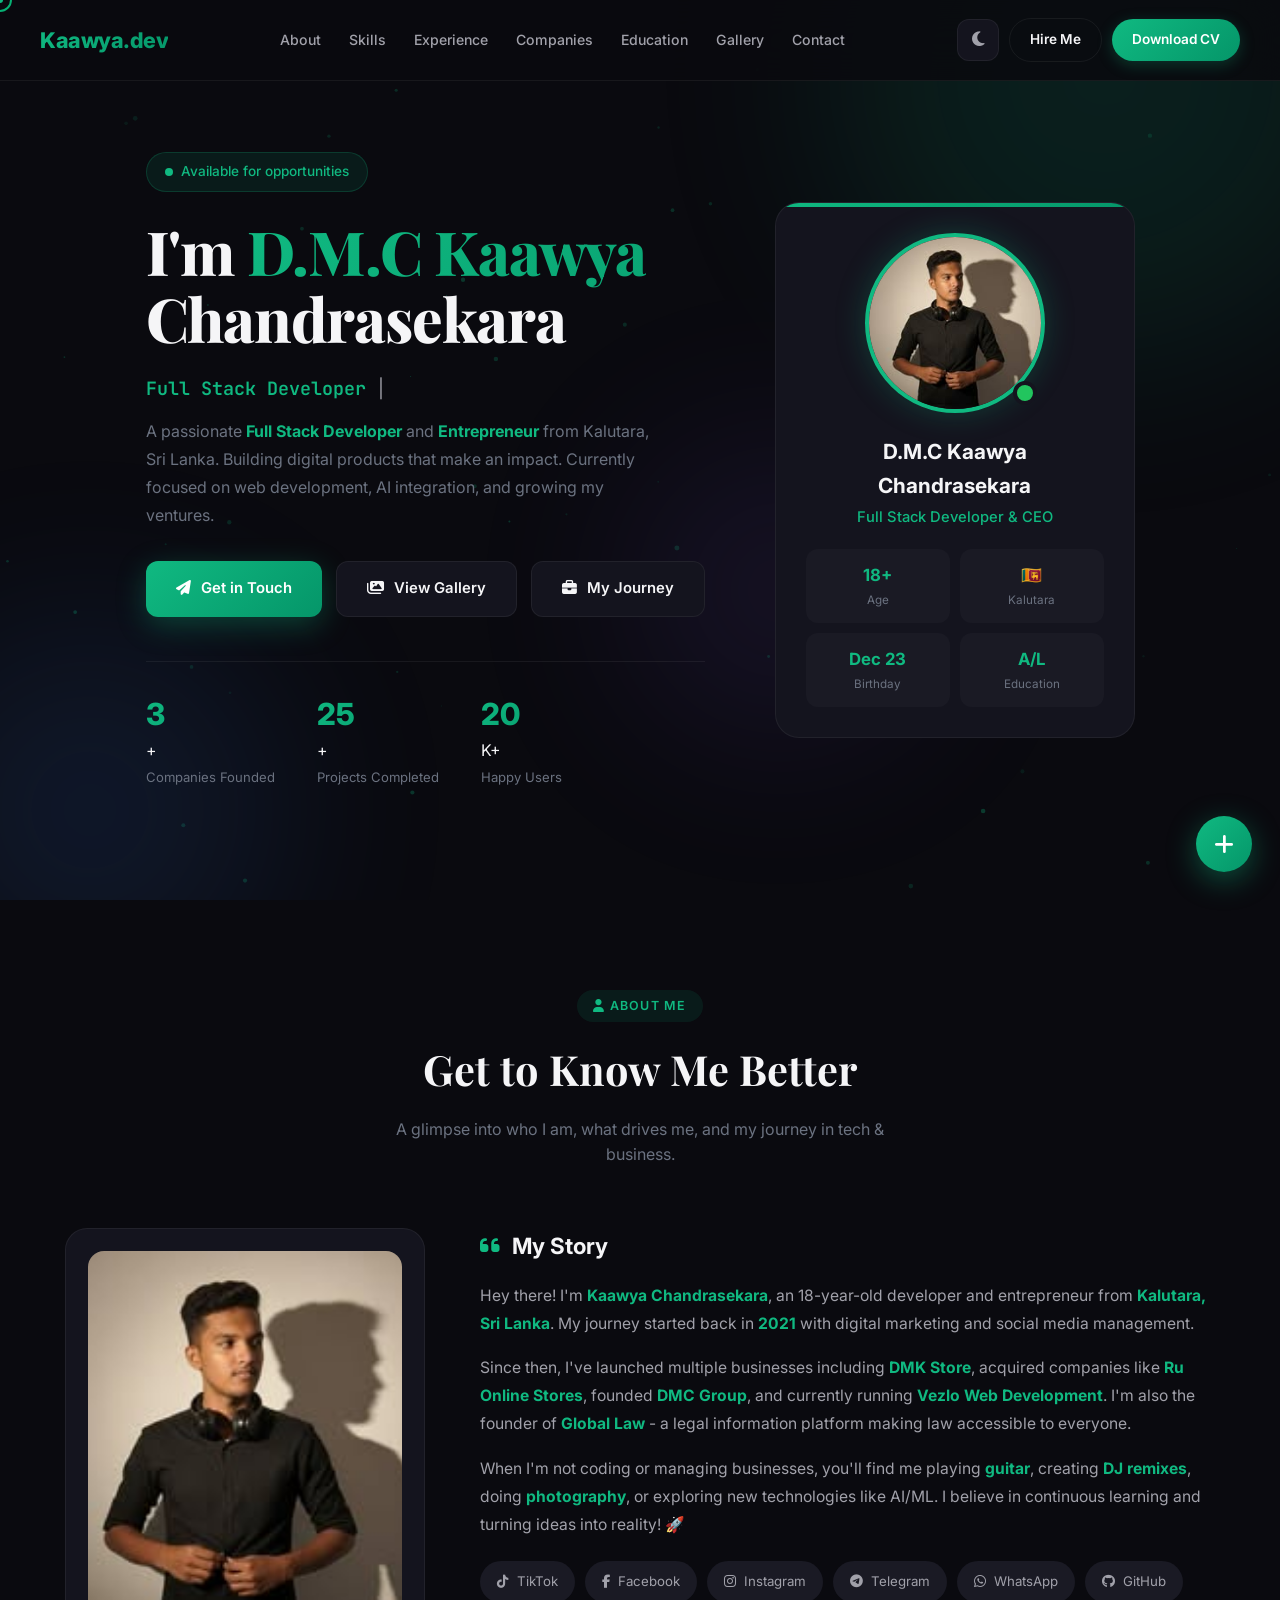
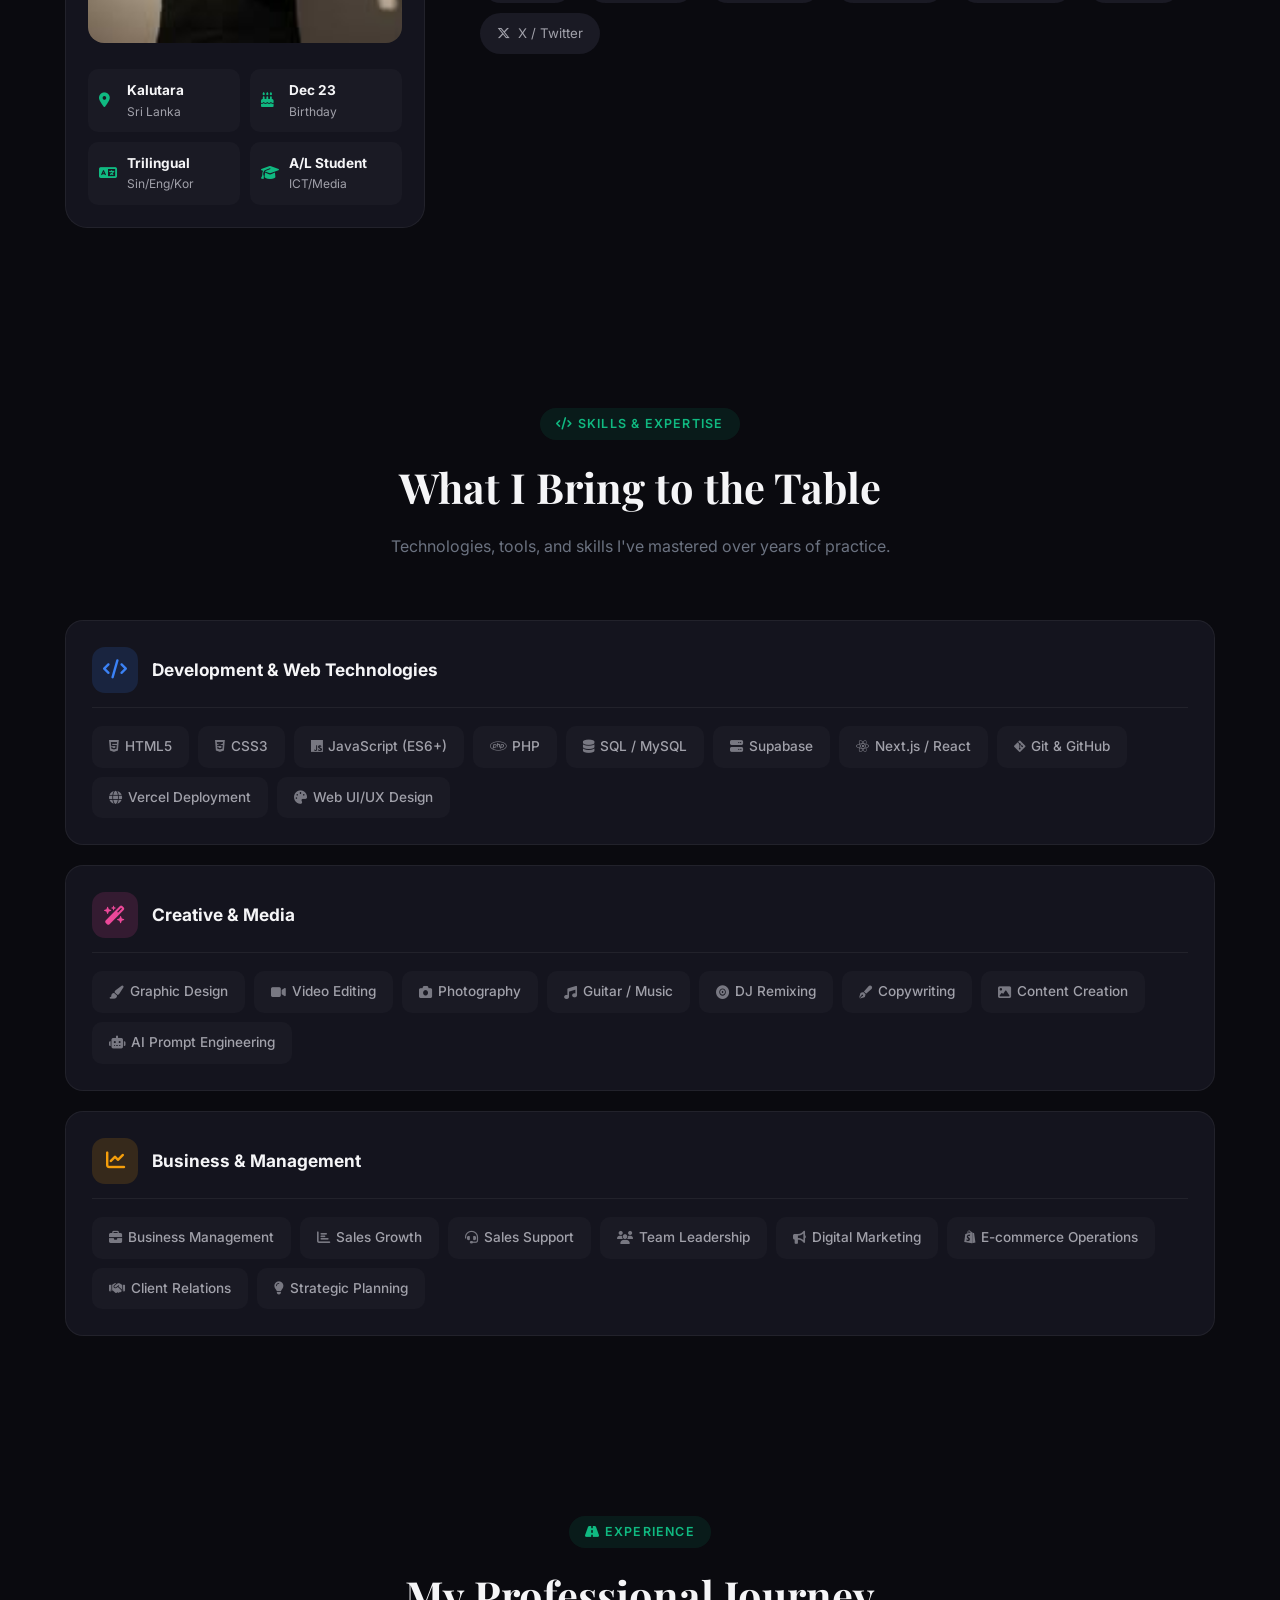
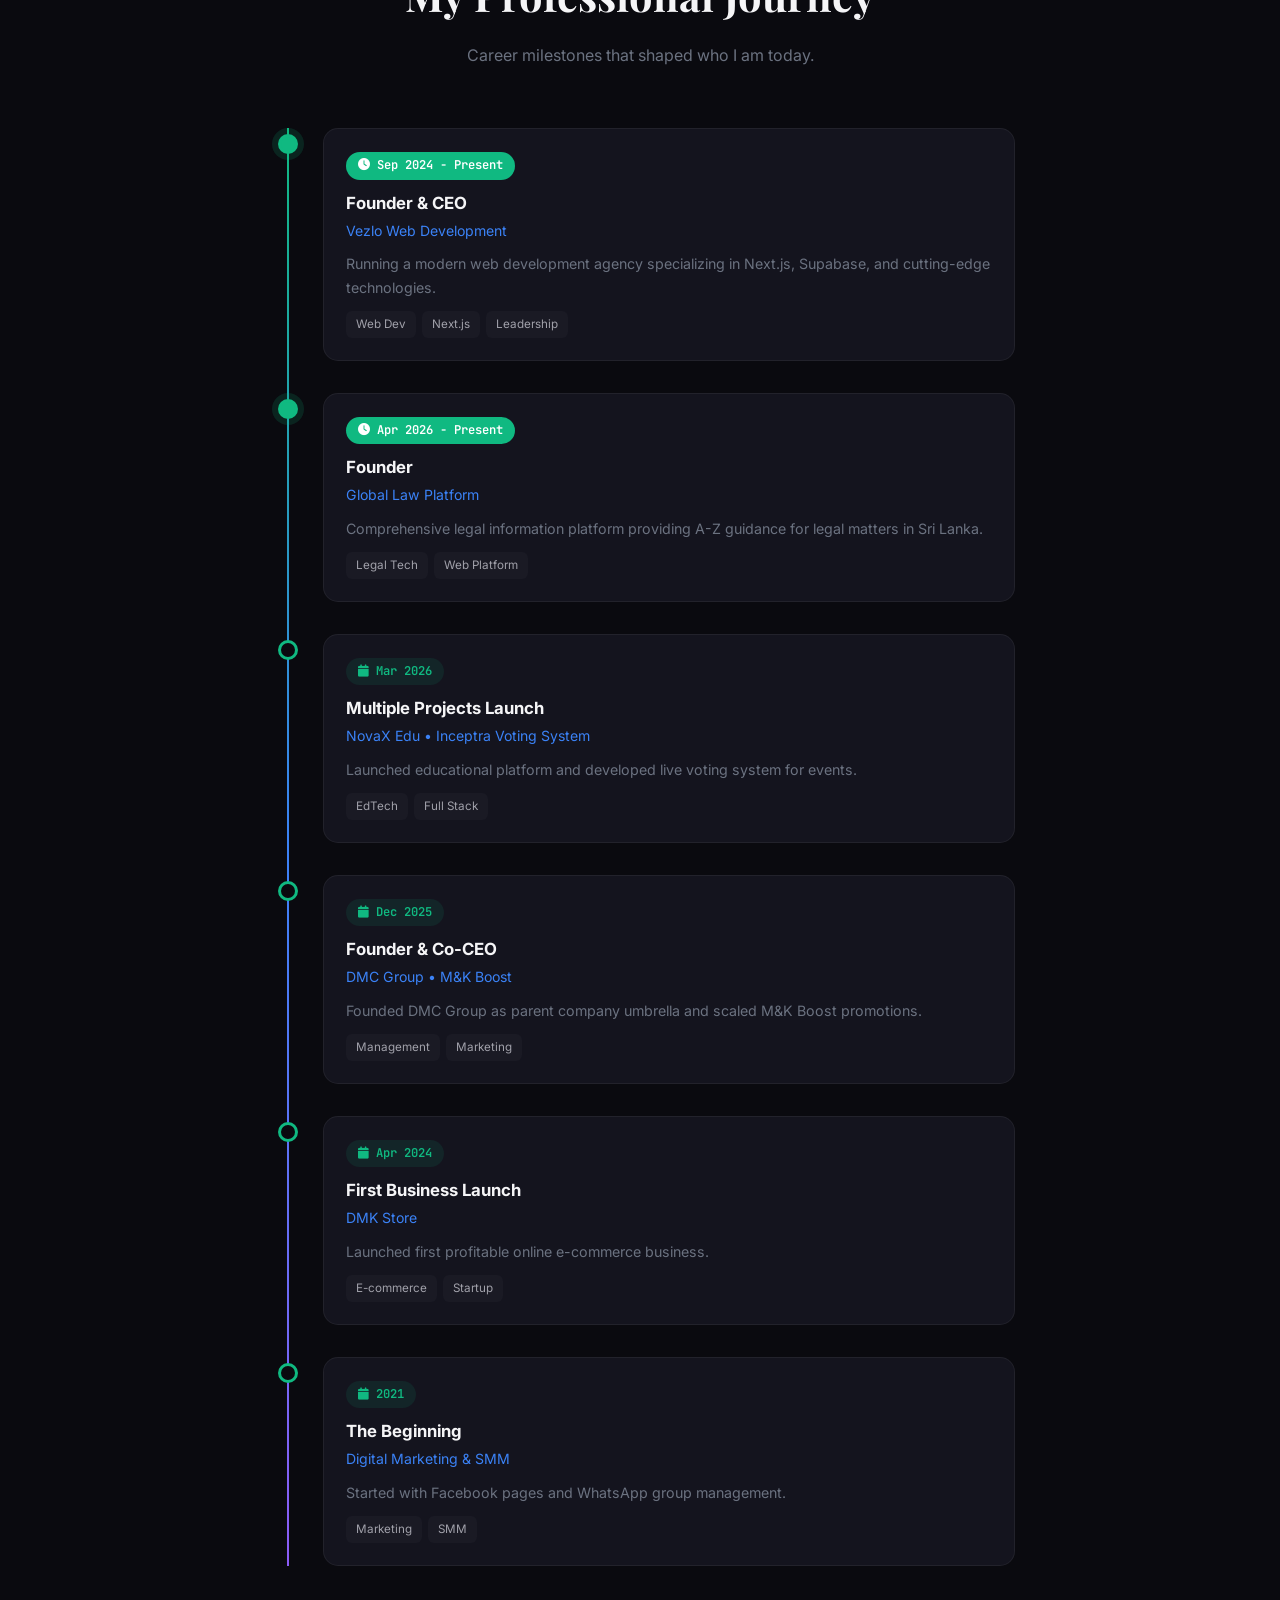
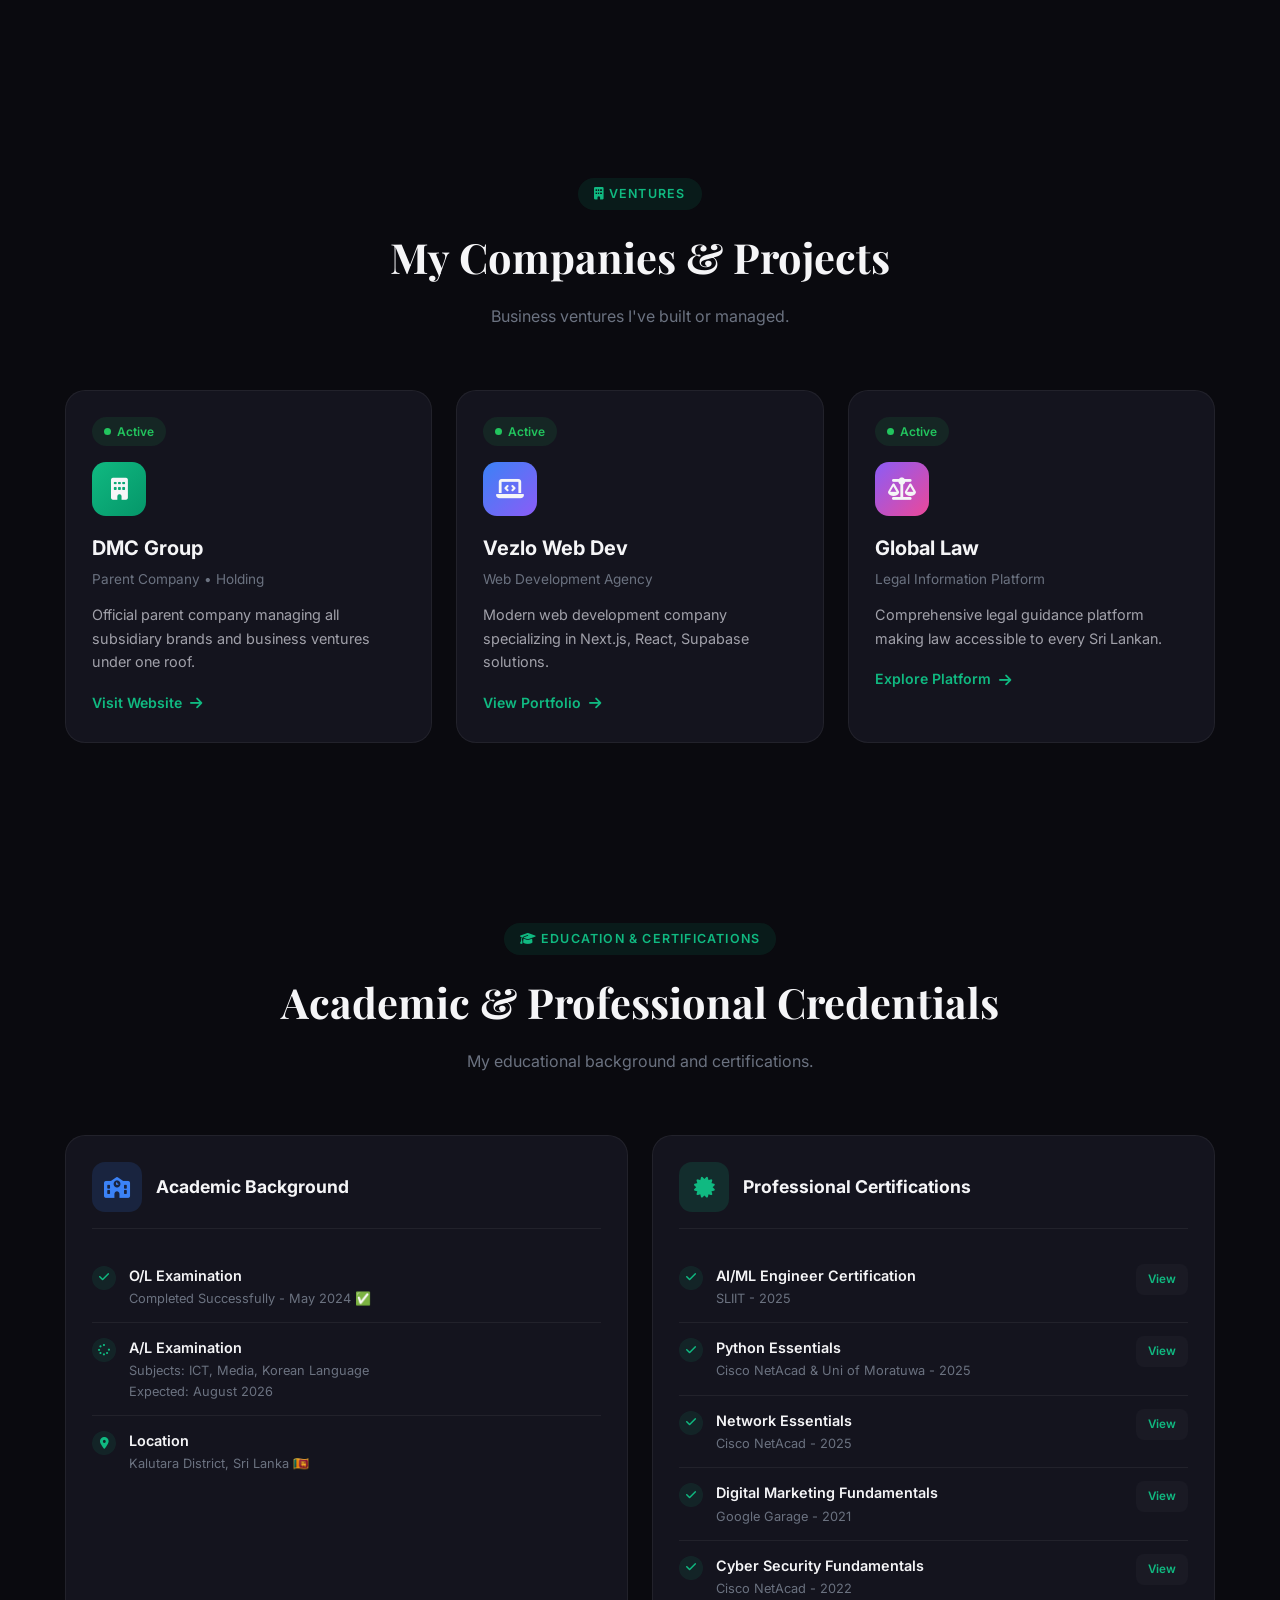
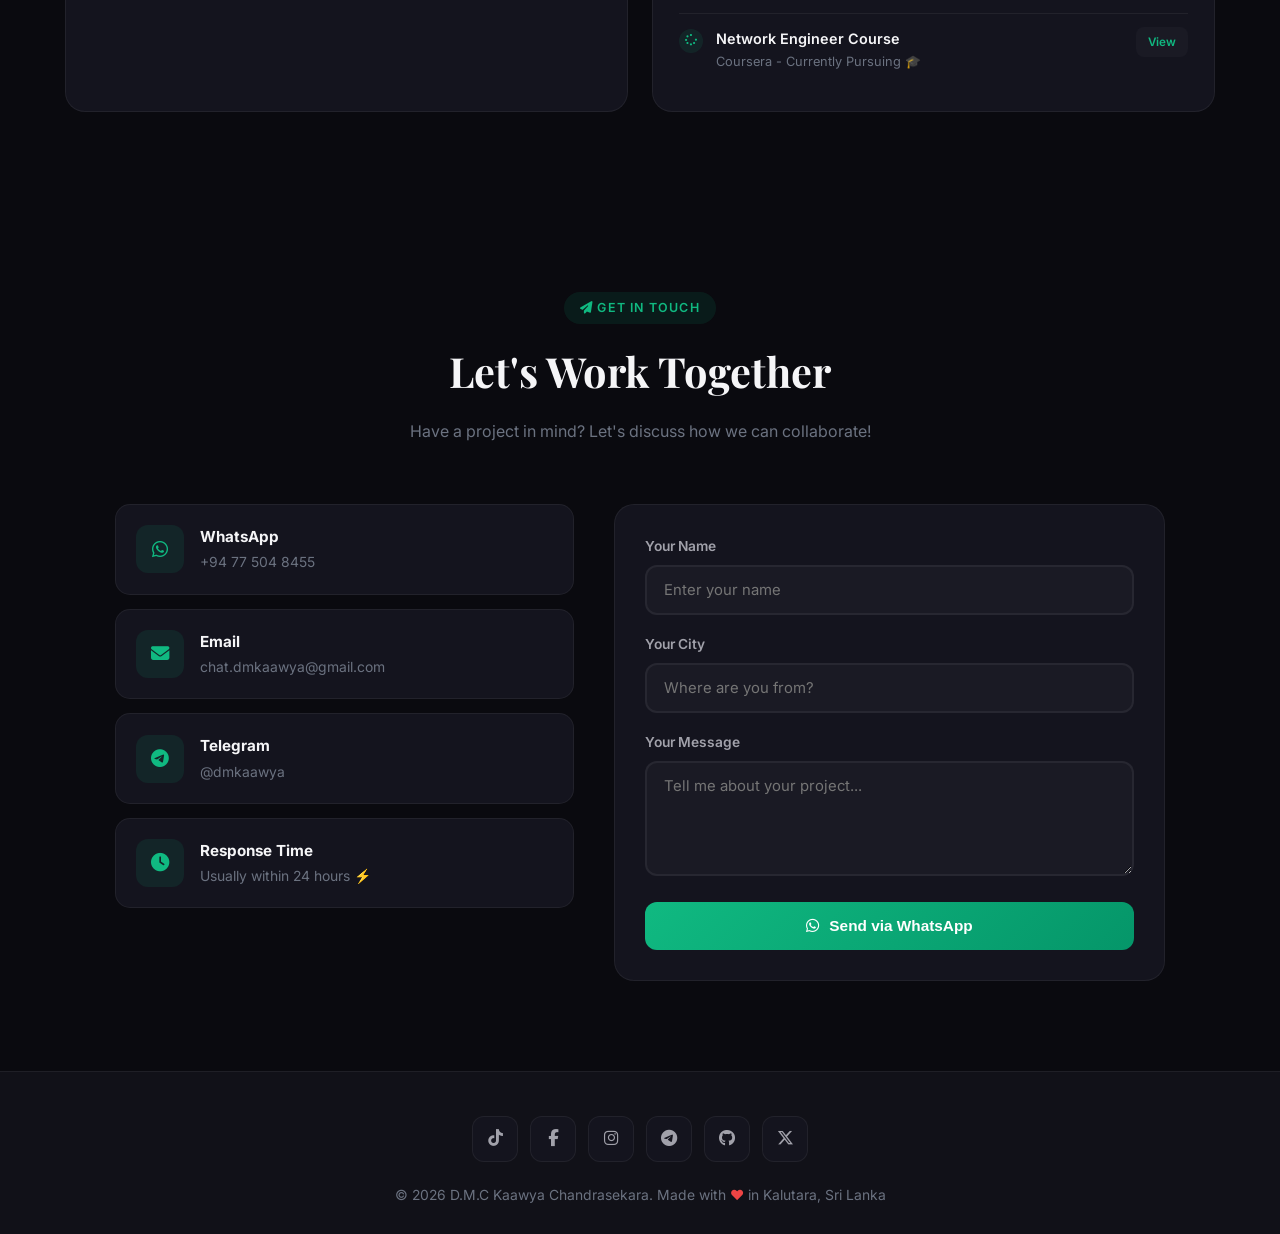
==== commit eedd57be: "Update index.html" ====
--- a/index.html
+++ b/index.html
@@ -1,15 +1,16 @@
 <!DOCTYPE html>
-<html lang="en">
+<html lang="en" data-theme="dark">
 <head>
     <meta charset="UTF-8">
     <meta name="viewport" content="width=device-width, initial-scale=1.0">
     <title>D.M.C Kaawya Chandrasekara | Full Stack Developer & Entrepreneur</title>
-    <meta name="description" content="Professional portfolio of Kaawya Chandrasekara - Full Stack Developer, Entrepreneur, and Digital Creator from Sri Lanka">
+    <meta name="description" content="Professional portfolio of Kaawya Chandrasekara">
     
     <link href="https://fonts.googleapis.com/css2?family=Inter:wght@300;400;500;600;700;800;900&family=Playfair+Display:wght@600;700;800&family=JetBrains+Mono:wght@400;500;600&display=swap" rel="stylesheet">
     <link rel="stylesheet" href="https://cdnjs.cloudflare.com/ajax/libs/font-awesome/6.5.0/css/all.min.css">
     
     <style>
+        /* ===== CSS VARIABLES ===== */
         :root {
             --bg-primary: #0a0a0f;
             --bg-secondary: #111118;
@@ -27,13 +28,24 @@
             --border: rgba(255,255,255,0.06);
             --shadow: 0 4px 24px rgba(0,0,0,0.3);
             --radius: 16px;
+            --nav-height: 72px;
+        }
+        
+        [data-theme="light"] {
+            --bg-primary: #f8fafc;
+            --bg-secondary: #f1f5f9;
+            --bg-tertiary: #e2e8f0;
+            --bg-card: #ffffff;
+            --text-primary: #1e293b;
+            --text-secondary: #64748b;
+            --text-muted: #94a3b8;
+            --border: rgba(0,0,0,0.08);
+            --shadow: 0 4px 24px rgba(0,0,0,0.08);
         }
         
         * { margin: 0; padding: 0; box-sizing: border-box; }
         
-        html {
-            scroll-behavior: smooth;
-        }
+        html { scroll-behavior: smooth; }
         
         body {
             font-family: 'Inter', sans-serif;
@@ -41,21 +53,72 @@
             color: var(--text-primary);
             line-height: 1.6;
             overflow-x: hidden;
+            transition: all 0.4s ease;
+        }
+
+        /* Feature 11: Custom Cursor */
+        .custom-cursor {
+            position: fixed;
+            width: 24px;
+            height: 24px;
+            border: 2px solid var(--accent);
+            border-radius: 50%;
+            pointer-events: none;
+            z-index: 99999;
+            transition: transform 0.15s ease, opacity 0.15s ease;
+            transform: translate(-50%, -50%);
+            mix-blend-mode: difference;
+        }
+        .custom-cursor.click { transform: translate(-50%, -50%) scale(0.8); }
+        .cursor-dot {
+            position: fixed;
+            width: 6px;
+            height: 6px;
+            background: var(--accent);
+            border-radius: 50%;
+            pointer-events: none;
+            z-index: 99999;
+            transform: translate(-50%, -50%);
+        }
+        @media(max-width: 1024px) { .custom-cursor, .cursor-dot { display: none; } body { cursor: auto; } }
+
+        /* Feature 4: Scroll Progress */
+        .scroll-progress {
+            position: fixed;
+            top: 0;
+            left: 0;
+            width: 0%;
+            height: 3px;
+            background: var(--gradient-1);
+            z-index: 10001;
+            transition: width 0.1s ease-out;
         }
 
         /* Custom Scrollbar */
-        ::-webkit-scrollbar { width: 8px; }
+        ::-webkit-scrollbar { width: 6px; }
         ::-webkit-scrollbar-track { background: var(--bg-secondary); }
-        ::-webkit-scrollbar-thumb { background: var(--accent); border-radius: 4px; }
-
-        /* Navigation */
+        ::-webkit-scrollbar-thumb { background: var(--accent); border-radius: 3px; }
+
+        /* ===== FEATURE 5: PARTICLE BACKGROUND ===== */
+        #particles-canvas {
+            position: fixed;
+            top: 0;
+            left: 0;
+            width: 100%;
+            height: 100%;
+            z-index: 0;
+            pointer-events: none;
+            opacity: 0.4;
+        }
+
+        /* ===== NAVIGATION ===== */
         .nav {
             position: fixed;
             top: 0;
             left: 0;
             right: 0;
             z-index: 1000;
-            padding: 20px 40px;
+            padding: 18px 40px;
             display: flex;
             justify-content: space-between;
             align-items: center;
@@ -64,14 +127,15 @@
             border-bottom: 1px solid var(--border);
             transition: all 0.3s ease;
         }
+        [data-theme="light"] .nav { background: rgba(248,250,252,0.9); }
         
         .nav.scrolled {
-            padding: 14px 40px;
-            box-shadow: 0 4px 30px rgba(0,0,0,0.3);
+            padding: 12px 40px;
+            box-shadow: 0 4px 30px rgba(0,0,0,0.2);
         }
         
         .nav-logo {
-            font-size: 1.4rem;
+            font-size: 1.35rem;
             font-weight: 800;
             background: var(--gradient-1);
             -webkit-background-clip: text;
@@ -81,50 +145,50 @@
         
         .nav-links {
             display: flex;
-            gap: 32px;
+            gap: 28px;
         }
         
         .nav-link {
             color: var(--text-secondary);
             text-decoration: none;
-            font-size: 0.9rem;
+            font-size: 0.88rem;
             font-weight: 500;
             position: relative;
             transition: color 0.3s;
-        }
-        
-        .nav-link:hover, .nav-link.active {
-            color: var(--text-primary);
-        }
+            padding: 6px 0;
+        }
+        
+        .nav-link:hover, .nav-link.active { color: var(--text-primary); }
         
         .nav-link::after {
             content: '';
             position: absolute;
-            bottom: -4px;
+            bottom: 0;
             left: 0;
             width: 0;
             height: 2px;
-            background: var(--accent);
+            background: var(--gradient-1);
             transition: width 0.3s;
-        }
-        
-        .nav-link:hover::after, .nav-link.active::after {
-            width: 100%;
-        }
+            border-radius: 2px;
+        }
+        
+        .nav-link:hover::after, .nav-link.active::after { width: 100%; }
         
         .nav-actions {
             display: flex;
-            gap: 12px;
+            gap: 10px;
+            align-items: center;
         }
         
         .nav-btn {
-            padding: 10px 22px;
+            padding: 10px 20px;
             border-radius: 50px;
-            font-size: 0.875rem;
+            font-size: 0.85rem;
             font-weight: 600;
             cursor: pointer;
             transition: all 0.3s;
             text-decoration: none;
+            white-space: nowrap;
         }
         
         .nav-btn-outline {
@@ -132,30 +196,87 @@
             border: 1px solid var(--border);
             color: var(--text-primary);
         }
-        
-        .nav-btn-outline:hover {
-            border-color: var(--accent);
-            color: var(--accent);
-        }
+        .nav-btn-outline:hover { border-color: var(--accent); color: var(--accent); transform: translateY(-2px); }
         
         .nav-btn-primary {
             background: var(--gradient-1);
             border: none;
             color: white;
-            box-shadow: 0 4px 15px rgba(16,185,129,0.3);
-        }
-        
-        .nav-btn-primary:hover {
-            transform: translateY(-2px);
-            box-shadow: 0 8px 25px rgba(16,185,129,0.4);
-        }
-
-        /* Hero Section */
+            box-shadow: 0 4px 15px rgba(16,185,129,0.25);
+        }
+        .nav-btn-primary:hover { transform: translateY(-2px); box-shadow: 0 8px 25px rgba(16,185,129,0.4); }
+
+        /* Feature 1: Theme Toggle */
+        .theme-toggle {
+            width: 42px;
+            height: 42px;
+            border-radius: 12px;
+            background: var(--bg-card);
+            border: 1px solid var(--border);
+            color: var(--text-secondary);
+            cursor: pointer;
+            display: flex;
+            align-items: center;
+            justify-content: center;
+            font-size: 1.05rem;
+            transition: all 0.3s;
+        }
+        .theme-toggle:hover { background: var(--accent); color: white; border-color: var(--accent); transform: rotate(180deg); }
+
+        /* Feature 2: Mobile Hamburger */
+        .hamburger {
+            display: none;
+            flex-direction: column;
+            gap: 5px;
+            cursor: pointer;
+            padding: 8px;
+            z-index: 1001;
+        }
+        .hamburger span {
+            width: 24px;
+            height: 2px;
+            background: var(--text-primary);
+            border-radius: 2px;
+            transition: all 0.3s;
+        }
+        .hamburger.active span:nth-child(1) { transform: rotate(45deg) translate(5px, 5px); }
+        .hamburger.active span:nth-child(2) { opacity: 0; }
+        .hamburger.active span:nth-child(3) { transform: rotate(-45deg) translate(5px, -5px); }
+
+        /* Mobile Menu */
+        .mobile-menu {
+            display: none;
+            position: fixed;
+            top: 0;
+            left: 0;
+            right: 0;
+            bottom: 0;
+            background: var(--bg-primary);
+            z-index: 999;
+            flex-direction: column;
+            justify-content: center;
+            align-items: center;
+            gap: 24px;
+            opacity: 0;
+            visibility: hidden;
+            transition: all 0.4s;
+        }
+        .mobile-menu.active { opacity: 1; visibility: visible; }
+        .mobile-menu a {
+            color: var(--text-primary);
+            text-decoration: none;
+            font-size: 1.5rem;
+            font-weight: 600;
+            transition: color 0.3s;
+        }
+        .mobile-menu a:hover { color: var(--accent); }
+
+        /* ===== HERO SECTION ===== */
         .hero {
             min-height: 100vh;
             display: flex;
             align-items: center;
-            padding: 120px 60px 80px;
+            padding: 120px 50px 80px;
             position: relative;
             overflow: hidden;
         }
@@ -171,44 +292,32 @@
             position: absolute;
             border-radius: 50%;
             filter: blur(100px);
-            opacity: 0.15;
-        }
-        
-        .hero-orb-1 {
-            width: 600px;
-            height: 600px;
-            background: var(--accent);
-            top: -200px;
-            right: -100px;
-        }
-        
-        .hero-orb-2 {
-            width: 400px;
-            height: 400px;
-            background: var(--accent-2);
-            bottom: -100px;
-            left: -100px;
-        }
+            opacity: 0.12;
+            animation: floatOrb 20s infinite ease-in-out;
+        }
+        @keyframes floatOrb {
+            0%, 100% { transform: translate(0, 0) scale(1); }
+            33% { transform: translate(30px, -30px) scale(1.05); }
+            66% { transform: translate(-20px, 20px) scale(0.95); }
+        }
+        
+        .hero-orb-1 { width: 550px; height: 550px; background: var(--accent); top: -200px; right: -100px; }
+        .hero-orb-2 { width: 380px; height: 380px; background: var(--accent-2); bottom: -100px; left: -100px; animation-delay: -7s; }
+        .hero-orb-3 { width: 280px; height: 280px; background: var(--accent-3); top: 50%; left: 50%; animation-delay: -14s; }
         
         .hero-content {
-            max-width: 1400px;
+            max-width: 1350px;
             margin: 0 auto;
             display: grid;
-            grid-template-columns: 1fr 380px;
-            gap: 80px;
+            grid-template-columns: 1fr 360px;
+            gap: 70px;
             align-items: center;
             position: relative;
             z-index: 1;
         }
         
-        .hero-text {
-            animation: fadeInUp 0.8s ease;
-        }
-        
-        @keyframes fadeInUp {
-            from { opacity: 0; transform: translateY(30px); }
-            to { opacity: 1; transform: translateY(0); }
-        }
+        .hero-text { animation: fadeInUp 0.8s ease; }
+        @keyframes fadeInUp { from { opacity: 0; transform: translateY(30px); } to { opacity: 1; transform: translateY(0); } }
         
         .hero-badge {
             display: inline-flex;
@@ -220,10 +329,9 @@
             border-radius: 50px;
             font-size: 0.85rem;
             color: var(--accent);
-            margin-bottom: 28px;
+            margin-bottom: 26px;
             font-weight: 500;
         }
-        
         .hero-badge-dot {
             width: 8px;
             height: 8px;
@@ -231,551 +339,466 @@
             border-radius: 50%;
             animation: pulse 2s infinite;
         }
-        
-        @keyframes pulse {
-            0%, 100% { opacity: 1; transform: scale(1); }
-            50% { opacity: 0.5; transform: scale(1.2); }
-        }
+        @keyframes pulse { 0%, 100% { opacity: 1; box-shadow: 0 0 0 0 rgba(16,185,129,0.5); } 50% { opacity: 0.6; box-shadow: 0 0 0 8px rgba(16,185,129,0); } }
         
         .hero-title {
             font-family: 'Playfair Display', serif;
-            font-size: clamp(2.8rem, 5vw, 4rem);
+            font-size: clamp(2.5rem, 5vw, 3.8rem);
             font-weight: 800;
             line-height: 1.1;
-            margin-bottom: 24px;
+            margin-bottom: 22px;
             letter-spacing: -0.02em;
         }
-        
         .hero-title-accent {
             background: var(--gradient-1);
             -webkit-background-clip: text;
             -webkit-text-fill-color: transparent;
-        }
+            background-size: 200% auto;
+            animation: shimmerText 3s linear infinite;
+        }
+        @keyframes shimmerText { to { background-position: 200% center; } }
         
         .hero-subtitle {
-            font-size: 1.2rem;
+            font-size: 1.15rem;
             color: var(--text-secondary);
-            margin-bottom: 16px;
+            margin-bottom: 14px;
             display: flex;
             align-items: center;
             gap: 12px;
-        }
-        
+            flex-wrap: wrap;
+        }
         .typing-text {
             color: var(--accent);
             font-weight: 600;
             font-family: 'JetBrains Mono', monospace;
         }
-        
-        .cursor-blink {
-            animation: blink 1s infinite;
-        }
-        
-        @keyframes blink {
-            50% { opacity: 0; }
-        }
+        .cursor-blink { animation: blink 1s infinite; }
+        @keyframes blink { 50% { opacity: 0; } }
         
         .hero-desc {
-            font-size: 1.05rem;
+            font-size: 1rem;
             color: var(--text-muted);
-            max-width: 550px;
-            margin-bottom: 36px;
+            max-width: 520px;
+            margin-bottom: 32px;
             line-height: 1.75;
         }
+        .hero-desc strong { color: var(--accent); }
         
         .hero-buttons {
             display: flex;
-            gap: 16px;
+            gap: 14px;
             flex-wrap: wrap;
-            margin-bottom: 48px;
+            margin-bottom: 44px;
         }
         
         .btn {
             display: inline-flex;
             align-items: center;
             gap: 10px;
-            padding: 16px 32px;
+            padding: 15px 30px;
             border-radius: 12px;
-            font-size: 0.95rem;
+            font-size: 0.93rem;
             font-weight: 600;
             cursor: pointer;
-            transition: all 0.3s;
+            transition: all 0.3s cubic-bezier(.175,.885,.32,1.275);
             text-decoration: none;
             border: none;
             font-family: inherit;
-        }
+            position: relative;
+            overflow: hidden;
+        }
+        .btn::after {
+            content: '';
+            position: absolute;
+            width: 100%;
+            height: 100%;
+            top: 0;
+            left: 0;
+            background: radial-gradient(circle, rgba(255,255,255,0.2) 10%, transparent 10%);
+            transform: scale(10);
+            opacity: 0;
+            transition: transform 0.5s, opacity 0.5s;
+        }
+        .btn:active::after { transform: scale(0); opacity: 0.3; transition: 0s; }
         
         .btn-primary {
             background: var(--gradient-1);
             color: white;
-            box-shadow: 0 8px 30px rgba(16,185,129,0.35);
-        }
-        
-        .btn-primary:hover {
-            transform: translateY(-3px);
-            box-shadow: 0 12px 40px rgba(16,185,129,0.45);
-        }
+            box-shadow: 0 8px 30px rgba(16,185,129,0.3);
+        }
+        .btn-primary:hover { transform: translateY(-4px); box-shadow: 0 14px 40px rgba(16,185,129,0.45); }
         
         .btn-secondary {
             background: var(--bg-card);
             color: var(--text-primary);
             border: 1px solid var(--border);
         }
-        
-        .btn-secondary:hover {
-            border-color: var(--accent);
-            background: rgba(16,185,129,0.05);
-        }
+        .btn-secondary:hover { border-color: var(--accent); background: rgba(16,185,129,0.05); transform: translateY(-4px); }
         
         .hero-stats {
             display: flex;
-            gap: 48px;
-            padding-top: 32px;
+            gap: 42px;
+            padding-top: 28px;
             border-top: 1px solid var(--border);
-        }
-        
+            flex-wrap: wrap;
+        }
         .stat-item {}
-        
         .stat-num {
-            font-size: 2rem;
+            font-size: 1.9rem;
             font-weight: 800;
             background: var(--gradient-1);
             -webkit-background-clip: text;
             -webkit-text-fill-color: transparent;
         }
-        
-        .stat-label {
-            font-size: 0.85rem;
-            color: var(--text-muted);
-            margin-top: 4px;
-        }
+        .stat-label { font-size: 0.82rem; color: var(--text-muted); margin-top: 3px; }
 
         /* Profile Card */
         .profile-card {
             background: var(--bg-card);
             border: 1px solid var(--border);
             border-radius: 24px;
-            padding: 32px;
+            padding: 30px;
             position: relative;
             animation: fadeInRight 0.8s ease 0.2s both;
-        }
-        
-        @keyframes fadeInRight {
-            from { opacity: 0; transform: translateX(30px); }
-            to { opacity: 1; transform: translateX(0); }
-        }
+            overflow: hidden;
+        }
+        .profile-card::before {
+            content: '';
+            position: absolute;
+            top: 0;
+            left: 0;
+            right: 0;
+            height: 4px;
+            background: var(--gradient-1);
+        }
+        @keyframes fadeInRight { from { opacity: 0; transform: translateX(30px); } to { opacity: 1; transform: translateX(0); } }
         
         .profile-img-wrapper {
-            width: 200px;
-            height: 200px;
-            margin: 0 auto 24px;
+            width: 180px;
+            height: 180px;
+            margin: 0 auto 22px;
             position: relative;
         }
-        
         .profile-img {
             width: 100%;
             height: 100%;
             object-fit: cover;
             border-radius: 50%;
             border: 4px solid var(--accent);
-            box-shadow: 0 0 30px rgba(16,185,129,0.3);
-        }
+            box-shadow: 0 0 30px rgba(16,185,129,0.25);
+            transition: transform 0.5s;
+        }
+        .profile-card:hover .profile-img { transform: scale(1.05); }
         
         .profile-status {
             position: absolute;
-            bottom: 10px;
-            right: 10px;
+            bottom: 8px;
+            right: 8px;
             width: 24px;
             height: 24px;
             background: #22c55e;
             border: 4px solid var(--bg-card);
             border-radius: 50%;
-        }
-        
-        .profile-name {
-            text-align: center;
-            font-size: 1.4rem;
-            font-weight: 700;
-            margin-bottom: 4px;
-        }
-        
-        .profile-role {
-            text-align: center;
-            color: var(--accent);
-            font-size: 0.95rem;
-            font-weight: 500;
-            margin-bottom: 24px;
-        }
+            animation: statusPulse 2s infinite;
+        }
+        @keyframes statusPulse { 0%, 100% { box-shadow: 0 0 0 0 rgba(34,197,94,0.4); } 50% { box-shadow: 0 0 0 8px rgba(34,197,94,0); } }
+        
+        .profile-name { text-align: center; font-size: 1.3rem; font-weight: 700; margin-bottom: 4px; }
+        .profile-role { text-align: center; color: var(--accent); font-size: 0.92rem; font-weight: 500; margin-bottom: 20px; }
         
         .profile-info-grid {
             display: grid;
             grid-template-columns: 1fr 1fr;
-            gap: 12px;
-        }
-        
+            gap: 10px;
+        }
         .info-mini {
             background: var(--bg-tertiary);
-            padding: 14px;
+            padding: 13px;
             border-radius: 12px;
             text-align: center;
-        }
-        
-        .info-mini-val {
-            font-size: 1.1rem;
-            font-weight: 700;
-            color: var(--accent);
-        }
-        
-        .info-mini-label {
-            font-size: 0.75rem;
-            color: var(--text-muted);
-            margin-top: 2px;
-        }
-
-        /* Sections Common */
+            transition: transform 0.3s;
+        }
+        .info-mini:hover { transform: translateY(-3px); }
+        .info-mini-val { font-size: 1.05rem; font-weight: 700; color: var(--accent); }
+        .info-mini-label { font-size: 0.73rem; color: var(--text-muted); margin-top: 2px; }
+
+        /* ===== SECTIONS COMMON ===== */
         .section {
-            padding: 100px 60px;
+            padding: 90px 50px;
             position: relative;
-        }
-        
-        .container {
-            max-width: 1200px;
-            margin: 0 auto;
-        }
+            z-index: 1;
+        }
+        .container { max-width: 1150px; margin: 0 auto; }
         
         .section-header {
             text-align: center;
-            margin-bottom: 64px;
-        }
-        
+            margin-bottom: 60px;
+        }
         .section-tag {
             display: inline-block;
             padding: 6px 16px;
             background: rgba(16,185,129,0.1);
             color: var(--accent);
             border-radius: 50px;
-            font-size: 0.8rem;
+            font-size: 0.78rem;
             font-weight: 600;
             text-transform: uppercase;
-            letter-spacing: 1px;
-            margin-bottom: 16px;
-        }
-        
+            letter-spacing: 1.2px;
+            margin-bottom: 14px;
+        }
         .section-title {
             font-family: 'Playfair Display', serif;
-            font-size: clamp(2rem, 4vw, 2.8rem);
+            font-size: clamp(1.8rem, 4vw, 2.6rem);
             font-weight: 700;
-            margin-bottom: 16px;
-        }
-        
-        .section-desc {
-            color: var(--text-muted);
-            max-width: 600px;
-            margin: 0 auto;
-            font-size: 1.05rem;
-        }
-
-        /* About Section */
+            margin-bottom: 14px;
+        }
+        .section-desc { color: var(--text-muted); max-width: 560px; margin: 0 auto; font-size: 1rem; }
+
+        /* Feature 6: Scroll Reveal Animation */
+        .reveal {
+            opacity: 0;
+            transform: translateY(40px);
+            transition: all 0.7s cubic-bezier(.175,.885,.32,1.275);
+        }
+        .reveal.visible {
+            opacity: 1;
+            transform: translateY(0);
+        }
+        .reveal-delay-1 { transition-delay: 0.1s; }
+        .reveal-delay-2 { transition-delay: 0.2s; }
+        .reveal-delay-3 { transition-delay: 0.3s; }
+
+        /* ===== ABOUT SECTION ===== */
         .about-grid {
             display: grid;
-            grid-template-columns: 400px 1fr;
-            gap: 64px;
+            grid-template-columns: 360px 1fr;
+            gap: 55px;
             align-items: start;
         }
-        
         .about-photo-card {
             background: var(--bg-card);
             border: 1px solid var(--border);
-            border-radius: 24px;
-            padding: 24px;
+            border-radius: 22px;
+            padding: 22px;
             position: sticky;
-            top: 120px;
-        }
-        
+            top: 110px;
+        }
         .about-photo {
             width: 100%;
             aspect-ratio: 4/5;
             object-fit: cover;
             border-radius: 16px;
-            margin-bottom: 20px;
-        }
-        
+            margin-bottom: 18px;
+        }
         .about-quick-info {
             display: grid;
             grid-template-columns: 1fr 1fr;
-            gap: 12px;
-        }
-        
+            gap: 10px;
+        }
         .quick-item {
             display: flex;
             align-items: center;
             gap: 10px;
-            padding: 12px;
+            padding: 11px;
             background: var(--bg-tertiary);
             border-radius: 10px;
-            font-size: 0.85rem;
-        }
-        
-        .quick-item i {
-            color: var(--accent);
-            width: 20px;
-        }
-        
-        .quick-item span:last-child {
-            color: var(--text-secondary);
-        }
+            font-size: 0.83rem;
+            transition: transform 0.3s;
+        }
+        .quick-item:hover { transform: translateX(4px); }
+        .quick-item i { color: var(--accent); width: 18px; font-size: 0.9rem; }
+        .quick-item div { display: flex; flex-direction: column; }
+        .quick-item strong { font-size: 0.85rem; }
+        .quick-item span:last-child { color: var(--text-secondary); font-size: 0.75rem; }
         
         .about-content h3 {
-            font-size: 1.5rem;
-            margin-bottom: 20px;
+            font-size: 1.4rem;
+            margin-bottom: 18px;
             display: flex;
             align-items: center;
             gap: 12px;
         }
-        
-        .about-content h3 i {
-            color: var(--accent);
-        }
-        
+        .about-content h3 i { color: var(--accent); }
         .about-bio {
             color: var(--text-secondary);
-            font-size: 1.02rem;
-            line-height: 1.85;
-            margin-bottom: 20px;
-        }
-        
-        .about-bio strong {
-            color: var(--accent);
-        }
+            font-size: 0.98rem;
+            line-height: 1.8;
+            margin-bottom: 16px;
+        }
+        .about-bio strong { color: var(--accent); }
         
         .social-links {
             display: flex;
             flex-wrap: wrap;
             gap: 10px;
-            margin-top: 24px;
-        }
-        
+            margin-top: 22px;
+        }
         .social-link {
             display: inline-flex;
             align-items: center;
             gap: 8px;
-            padding: 10px 18px;
+            padding: 10px 17px;
             background: var(--bg-tertiary);
             border-radius: 50px;
             color: var(--text-secondary);
             text-decoration: none;
-            font-size: 0.85rem;
+            font-size: 0.83rem;
             transition: all 0.3s;
         }
-        
         .social-link:hover {
             background: var(--accent);
             color: white;
             transform: translateY(-3px);
-        }
-
-        /* Skills Section - NEW STYLE */
-        .skills-container {
-            display: flex;
-            flex-direction: column;
-            gap: 24px;
-        }
+            box-shadow: 0 8px 25px rgba(16,185,129,0.3);
+        }
+
+        /* ===== SKILLS SECTION ===== */
+        .skills-container { display: flex; flex-direction: column; gap: 20px; }
         
         .skill-category {
             background: var(--bg-card);
             border: 1px solid var(--border);
-            border-radius: 20px;
-            padding: 28px;
-            transition: all 0.3s;
-        }
-        
+            border-radius: 18px;
+            padding: 26px;
+            transition: all 0.4s;
+        }
         .skill-category:hover {
             border-color: rgba(16,185,129,0.3);
             box-shadow: 0 8px 32px rgba(0,0,0,0.2);
+            transform: translateY(-4px);
         }
         
         .skill-cat-header {
             display: flex;
             align-items: center;
             gap: 14px;
-            margin-bottom: 20px;
-            padding-bottom: 16px;
+            margin-bottom: 18px;
+            padding-bottom: 14px;
             border-bottom: 1px solid var(--border);
         }
-        
         .skill-cat-icon {
-            width: 48px;
-            height: 48px;
-            border-radius: 14px;
+            width: 46px;
+            height: 46px;
+            border-radius: 13px;
             display: flex;
             align-items: center;
             justify-content: center;
-            font-size: 1.25rem;
-        }
-        
+            font-size: 1.2rem;
+        }
         .skill-cat-icon.dev { background: rgba(59,130,246,0.15); color: #3b82f6; }
         .skill-cat-icon.design { background: rgba(139,92,246,0.15); color: #8b5cf6; }
         .skill-cat-icon.business { background: rgba(245,158,11,0.15); color: #f59e0b; }
         .skill-cat-icon.creative { background: rgba(236,72,153,0.15); color: #ec4899; }
-        
-        .skill-cat-title {
-            font-size: 1.15rem;
-            font-weight: 700;
-        }
-        
-        .skill-tags {
-            display: flex;
-            flex-wrap: wrap;
-            gap: 10px;
-        }
-        
+        .skill-cat-title { font-size: 1.08rem; font-weight: 700; }
+        
+        .skill-tags { display: flex; flex-wrap: wrap; gap: 9px; }
         .skill-tag {
             display: inline-flex;
             align-items: center;
             gap: 6px;
-            padding: 10px 18px;
+            padding: 9px 16px;
             background: var(--bg-tertiary);
             border-radius: 10px;
-            font-size: 0.88rem;
+            font-size: 0.85rem;
             font-weight: 500;
             color: var(--text-secondary);
             transition: all 0.3s;
             border: 1px solid transparent;
         }
-        
         .skill-tag:hover {
             background: rgba(16,185,129,0.1);
             border-color: var(--accent);
             color: var(--accent);
-            transform: translateY(-2px);
-        }
-        
-        .skill-tag i {
-            font-size: 0.85rem;
-            opacity: 0.7;
-        }
-
-        /* Experience Timeline */
-        .timeline {
-            position: relative;
-            max-width: 800px;
-            margin: 0 auto;
-        }
-        
+            transform: translateY(-3px);
+        }
+        .skill-tag i { font-size: 0.82rem; opacity: 0.7; }
+
+        /* ===== TIMELINE ===== */
+        .timeline { position: relative; max-width: 750px; margin: 0 auto; }
         .timeline-line {
             position: absolute;
-            left: 24px;
+            left: 22px;
             top: 0;
             bottom: 0;
             width: 2px;
             background: linear-gradient(to bottom, var(--accent), var(--accent-2), var(--accent-3));
         }
-        
         .timeline-item {
             position: relative;
-            padding-left: 64px;
-            margin-bottom: 36px;
-        }
-        
+            padding-left: 58px;
+            margin-bottom: 32px;
+        }
         .timeline-dot {
             position: absolute;
-            left: 14px;
+            left: 13px;
             top: 6px;
-            width: 22px;
-            height: 22px;
+            width: 20px;
+            height: 20px;
             background: var(--bg-primary);
             border: 3px solid var(--accent);
             border-radius: 50%;
             z-index: 2;
-        }
-        
+            transition: all 0.3s;
+        }
         .timeline-item.current .timeline-dot {
             background: var(--accent);
             box-shadow: 0 0 0 6px rgba(16,185,129,0.15);
         }
+        .timeline-item:hover .timeline-dot { transform: scale(1.2); }
         
         .timeline-card {
             background: var(--bg-card);
             border: 1px solid var(--border);
-            border-radius: 16px;
-            padding: 24px;
+            border-radius: 15px;
+            padding: 22px;
             transition: all 0.3s;
         }
-        
         .timeline-card:hover {
             border-color: rgba(16,185,129,0.3);
-            transform: translateX(6px);
-        }
-        
+            transform: translateX(8px);
+            box-shadow: 0 8px 28px rgba(0,0,0,0.15);
+        }
         .timeline-date {
             display: inline-block;
             padding: 4px 12px;
             background: rgba(16,185,129,0.1);
             color: var(--accent);
             border-radius: 50px;
-            font-size: 0.78rem;
+            font-size: 0.76rem;
             font-weight: 600;
-            margin-bottom: 12px;
+            margin-bottom: 10px;
             font-family: 'JetBrains Mono', monospace;
         }
-        
-        .timeline-item.current .timeline-date {
-            background: var(--accent);
-            color: white;
-        }
-        
-        .timeline-role {
-            font-size: 1.1rem;
-            font-weight: 700;
-            margin-bottom: 4px;
-        }
-        
-        .timeline-company {
-            color: var(--accent-2);
-            font-size: 0.92rem;
-            margin-bottom: 12px;
-        }
-        
-        .timeline-desc {
-            color: var(--text-muted);
-            font-size: 0.92rem;
-            line-height: 1.65;
-            margin-bottom: 14px;
-        }
-        
-        .timeline-skills {
-            display: flex;
-            flex-wrap: wrap;
-            gap: 6px;
-        }
-        
+        .timeline-item.current .timeline-date { background: var(--accent); color: white; }
+        .timeline-role { font-size: 1.05rem; font-weight: 700; margin-bottom: 3px; }
+        .timeline-company { color: var(--accent-2); font-size: 0.88rem; margin-bottom: 10px; }
+        .timeline-desc { color: var(--text-muted); font-size: 0.89rem; line-height: 1.65; margin-bottom: 12px; }
+        .timeline-skills { display: flex; flex-wrap: wrap; gap: 6px; }
         .timeline-skill-tag {
             padding: 4px 10px;
             background: var(--bg-tertiary);
             border-radius: 6px;
-            font-size: 0.75rem;
+            font-size: 0.73rem;
             color: var(--text-secondary);
         }
 
-        /* Companies Grid */
+        /* ===== COMPANIES ===== */
         .companies-grid {
             display: grid;
-            grid-template-columns: repeat(auto-fit, minmax(320px, 1fr));
-            gap: 28px;
-        }
-        
+            grid-template-columns: repeat(auto-fit, minmax(310px, 1fr));
+            gap: 24px;
+        }
         .company-card {
             background: var(--bg-card);
             border: 1px solid var(--border);
             border-radius: 20px;
-            padding: 28px;
+            padding: 26px;
             text-decoration: none;
             color: inherit;
-            transition: all 0.3s;
+            transition: all 0.4s cubic-bezier(.175,.885,.32,1.275);
             position: relative;
             overflow: hidden;
         }
-        
         .company-card::before {
             content: '';
             position: absolute;
@@ -787,16 +810,12 @@
             opacity: 0;
             transition: opacity 0.3s;
         }
-        
         .company-card:hover {
             transform: translateY(-8px);
             border-color: rgba(16,185,129,0.3);
-            box-shadow: 0 16px 48px rgba(0,0,0,0.3);
-        }
-        
-        .company-card:hover::before {
-            opacity: 1;
-        }
+            box-shadow: 0 20px 50px rgba(0,0,0,0.25);
+        }
+        .company-card:hover::before { opacity: 1; }
         
         .company-status {
             display: inline-flex;
@@ -806,283 +825,194 @@
             background: rgba(34,197,94,0.1);
             color: #22c55e;
             border-radius: 50px;
-            font-size: 0.78rem;
+            font-size: 0.75rem;
             font-weight: 600;
-            margin-bottom: 18px;
-        }
-        
-        .company-status-dot {
-            width: 7px;
-            height: 7px;
-            background: currentColor;
-            border-radius: 50%;
-            animation: pulse 2s infinite;
-        }
+            margin-bottom: 16px;
+        }
+        .company-status-dot { width: 7px; height: 7px; background: currentColor; border-radius: 50%; animation: pulse 2s infinite; }
         
         .company-logo {
-            width: 56px;
-            height: 56px;
+            width: 54px;
+            height: 54px;
             border-radius: 14px;
             display: flex;
             align-items: center;
             justify-content: center;
-            font-size: 1.5rem;
-            margin-bottom: 18px;
-        }
-        
+            font-size: 1.4rem;
+            margin-bottom: 16px;
+        }
         .company-logo.dmc { background: var(--gradient-1); }
         .company-logo.vezlo { background: var(--gradient-2); }
         .company-logo.global { background: linear-gradient(135deg, #8b5cf6, #ec4899); }
-        
-        .company-name {
-            font-size: 1.3rem;
-            font-weight: 700;
-            margin-bottom: 6px;
-        }
-        
-        .company-type {
-            color: var(--text-muted);
-            font-size: 0.88rem;
-            margin-bottom: 14px;
-        }
-        
-        .company-desc {
-            color: var(--text-secondary);
-            font-size: 0.92rem;
-            line-height: 1.65;
-            margin-bottom: 18px;
-        }
-        
+        .company-name { font-size: 1.25rem; font-weight: 700; margin-bottom: 5px; }
+        .company-type { color: var(--text-muted); font-size: 0.85rem; margin-bottom: 12px; }
+        .company-desc { color: var(--text-secondary); font-size: 0.9rem; line-height: 1.65; margin-bottom: 16px; }
         .company-link {
             display: inline-flex;
             align-items: center;
             gap: 8px;
             color: var(--accent);
             font-weight: 600;
-            font-size: 0.9rem;
+            font-size: 0.88rem;
             transition: gap 0.3s;
         }
-        
-        .company-card:hover .company-link {
-            gap: 12px;
-        }
-
-        /* Education & Certifications Combined */
+        .company-card:hover .company-link { gap: 12px; }
+
+        /* ===== EDUCATION & CERTS ===== */
         .edu-cert-grid {
             display: grid;
-            grid-template-columns: repeat(auto-fit, minmax(420px, 1fr));
-            gap: 28px;
-        }
-        
+            grid-template-columns: repeat(auto-fit, minmax(400px, 1fr));
+            gap: 24px;
+        }
         .edu-cert-card {
             background: var(--bg-card);
             border: 1px solid var(--border);
             border-radius: 20px;
-            padding: 28px;
-        }
-        
+            padding: 26px;
+        }
         .edu-cert-header {
             display: flex;
             align-items: center;
             gap: 14px;
-            margin-bottom: 24px;
-            padding-bottom: 18px;
+            margin-bottom: 22px;
+            padding-bottom: 16px;
             border-bottom: 1px solid var(--border);
         }
-        
         .edu-cert-icon {
-            width: 52px;
-            height: 52px;
-            border-radius: 14px;
+            width: 50px;
+            height: 50px;
+            border-radius: 13px;
             display: flex;
             align-items: center;
             justify-content: center;
-            font-size: 1.35rem;
-        }
-        
+            font-size: 1.3rem;
+        }
         .edu-cert-icon.edu { background: rgba(59,130,246,0.15); color: #3b82f6; }
         .edu-cert-icon.cert { background: rgba(16,185,129,0.15); color: var(--accent); }
-        
-        .edu-cert-title {
-            font-size: 1.15rem;
-            font-weight: 700;
-        }
-        
-        .cert-list {
-            list-style: none;
-        }
-        
+        .edu-cert-title { font-size: 1.1rem; font-weight: 700; }
+        
+        .cert-list { list-style: none; }
         .cert-item {
             display: flex;
             align-items: start;
-            gap: 14px;
-            padding: 14px 0;
+            gap: 13px;
+            padding: 13px 0;
             border-bottom: 1px solid var(--border);
             transition: all 0.3s;
             cursor: pointer;
         }
-        
-        .cert-item:last-child {
-            border-bottom: none;
-        }
-        
-        .cert-item:hover {
-            padding-left: 8px;
-        }
-        
+        .cert-item:last-child { border-bottom: none; }
+        .cert-item:hover { padding-left: 8px; }
         .cert-icon {
-            width: 26px;
-            height: 26px;
+            width: 24px;
+            height: 24px;
             border-radius: 50%;
             background: rgba(16,185,129,0.1);
             display: flex;
             align-items: center;
             justify-content: center;
             color: var(--accent);
-            font-size: 0.75rem;
+            font-size: 0.72rem;
             flex-shrink: 0;
             margin-top: 2px;
         }
-        
-        .cert-info {
-            flex: 1;
-        }
-        
-        .cert-name {
-            font-weight: 600;
-            font-size: 0.93rem;
-            color: var(--text-primary);
-            margin-bottom: 3px;
-        }
-        
-        .cert-source {
-            font-size: 0.82rem;
-            color: var(--text-muted);
-        }
-        
+        .cert-info { flex: 1; }
+        .cert-name { font-weight: 600; font-size: 0.9rem; margin-bottom: 2px; }
+        .cert-source { font-size: 0.8rem; color: var(--text-muted); }
         .cert-action {
             padding: 6px 12px;
             background: var(--bg-tertiary);
             border-radius: 8px;
-            font-size: 0.75rem;
+            font-size: 0.73rem;
             color: var(--accent);
             font-weight: 600;
             white-space: nowrap;
             transition: all 0.3s;
         }
-        
-        .cert-item:hover .cert-action {
-            background: var(--accent);
-            color: white;
-        }
-
-        /* Contact Section */
+        .cert-item:hover .cert-action { background: var(--accent); color: white; }
+
+        /* ===== CONTACT SECTION ===== */
         .contact-grid {
             display: grid;
             grid-template-columns: 1fr 1.2fr;
-            gap: 48px;
-            max-width: 1100px;
+            gap: 40px;
+            max-width: 1050px;
             margin: 0 auto;
         }
-        
-        .contact-cards {
-            display: flex;
-            flex-direction: column;
+        .contact-cards { display: flex; flex-direction: column; gap: 14px; }
+        
+        .contact-card {
+            display: flex;
+            align-items: center;
             gap: 16px;
-        }
-        
-        .contact-card {
-            display: flex;
-            align-items: center;
-            gap: 18px;
-            padding: 22px;
+            padding: 20px;
             background: var(--bg-card);
             border: 1px solid var(--border);
-            border-radius: 16px;
+            border-radius: 15px;
             text-decoration: none;
             color: inherit;
             transition: all 0.3s;
         }
-        
         .contact-card:hover {
             border-color: var(--accent);
-            transform: translateX(6px);
-        }
-        
+            transform: translateX(8px);
+            box-shadow: 0 8px 28px rgba(16,185,129,0.12);
+        }
         .contact-card-icon {
-            width: 50px;
-            height: 50px;
+            width: 48px;
+            height: 48px;
             border-radius: 12px;
             background: rgba(16,185,129,0.1);
             display: flex;
             align-items: center;
             justify-content: center;
             color: var(--accent);
-            font-size: 1.2rem;
-        }
-        
-        .contact-card-info h4 {
-            font-size: 1rem;
-            margin-bottom: 2px;
-        }
-        
-        .contact-card-info p {
-            color: var(--text-muted);
-            font-size: 0.9rem;
-        }
+            font-size: 1.15rem;
+            flex-shrink: 0;
+        }
+        .contact-card-info h4 { font-size: 0.95rem; margin-bottom: 2px; }
+        .contact-card-info p { color: var(--text-muted); font-size: 0.87rem; }
         
         .contact-form {
             background: var(--bg-card);
             border: 1px solid var(--border);
             border-radius: 20px;
-            padding: 32px;
-        }
-        
-        .form-group {
-            margin-bottom: 20px;
-        }
-        
+            padding: 30px;
+        }
+        .form-group { margin-bottom: 18px; }
         .form-group label {
             display: block;
-            font-size: 0.88rem;
+            font-size: 0.86rem;
             font-weight: 600;
             color: var(--text-secondary);
             margin-bottom: 8px;
         }
-        
-        .form-input,
-        .form-textarea {
+        .form-input, .form-textarea {
             width: 100%;
-            padding: 14px 18px;
+            padding: 14px 17px;
             background: var(--bg-tertiary);
-            border: 1px solid var(--border);
+            border: 2px solid var(--border);
             border-radius: 12px;
             color: var(--text-primary);
-            font-size: 0.95rem;
+            font-size: 0.93rem;
             font-family: inherit;
             transition: all 0.3s;
         }
-        
-        .form-input:focus,
-        .form-textarea:focus {
+        .form-input:focus, .form-textarea:focus {
             outline: none;
             border-color: var(--accent);
-            box-shadow: 0 0 0 3px rgba(16,185,129,0.1);
-        }
-        
-        .form-textarea {
-            min-height: 120px;
-            resize: vertical;
-        }
+            box-shadow: 0 0 0 4px rgba(16,185,129,0.1);
+        }
+        .form-textarea { min-height: 115px; resize: vertical; }
         
         .submit-btn {
             width: 100%;
-            padding: 16px;
+            padding: 15px;
             background: var(--gradient-1);
             border: none;
             border-radius: 12px;
             color: white;
-            font-size: 1rem;
+            font-size: 0.96rem;
             font-weight: 700;
             cursor: pointer;
             display: flex;
@@ -1091,27 +1021,16 @@
             gap: 10px;
             transition: all 0.3s;
         }
-        
-        .submit-btn:hover {
-            transform: translateY(-3px);
-            box-shadow: 0 12px 35px rgba(16,185,129,0.4);
-        }
-
-        /* Footer */
+        .submit-btn:hover { transform: translateY(-3px); box-shadow: 0 12px 35px rgba(16,185,129,0.35); }
+
+        /* ===== FOOTER ===== */
         .footer {
             background: var(--bg-secondary);
             border-top: 1px solid var(--border);
-            padding: 48px 60px 32px;
+            padding: 44px 50px 28px;
             text-align: center;
         }
-        
-        .footer-socials {
-            display: flex;
-            justify-content: center;
-            gap: 14px;
-            margin-bottom: 24px;
-        }
-        
+        .footer-socials { display: flex; justify-content: center; gap: 12px; margin-bottom: 22px; flex-wrap: wrap; }
         .footer-social {
             width: 46px;
             height: 46px;
@@ -1123,91 +1042,238 @@
             justify-content: center;
             color: var(--text-secondary);
             text-decoration: none;
-            font-size: 1.1rem;
+            font-size: 1.05rem;
             transition: all 0.3s;
         }
-        
         .footer-social:hover {
             background: var(--accent);
             border-color: var(--accent);
             color: white;
-            transform: translateY(-4px) rotate(5deg);
-        }
-        
-        .footer-copy {
-            color: var(--text-muted);
-            font-size: 0.9rem;
-        }
-        
-        .footer-heart {
-            color: #ef4444;
-            animation: heartbeat 1.5s infinite;
-        }
-        
-        @keyframes heartbeat {
-            50% { transform: scale(1.15); }
-        }
+            transform: translateY(-5px) rotate(5deg);
+        }
+        .footer-copy { color: var(--text-muted); font-size: 0.87rem; }
+        .footer-heart { color: #ef4444; animation: heartbeat 1.5s infinite; display: inline-block; }
+        @keyframes heartbeat { 50% { transform: scale(1.15); } }
+
+        /* Feature 9: Floating Action Button */
+        .fab-container {
+            position: fixed;
+            bottom: 28px;
+            right: 28px;
+            z-index: 998;
+        }
+        .fab-main {
+            width: 56px;
+            height: 56px;
+            border-radius: 50%;
+            background: var(--gradient-1);
+            border: none;
+            color: white;
+            font-size: 1.4rem;
+            cursor: pointer;
+            box-shadow: 0 8px 30px rgba(16,185,129,0.4);
+            transition: all 0.3s;
+            display: flex;
+            align-items: center;
+            justify-content: center;
+        }
+        .fab-main:hover { transform: scale(1.1); }
+        .fab-main.active { transform: rotate(45deg); }
+        .fab-menu {
+            position: absolute;
+            bottom: 65px;
+            right: 0;
+            display: flex;
+            flex-direction: column;
+            gap: 12px;
+            opacity: 0;
+            visibility: hidden;
+            transform: translateY(10px);
+            transition: all 0.3s;
+        }
+        .fab-menu.show { opacity: 1; visibility: visible; transform: translateY(0); }
+        .fab-item {
+            width: 46px;
+            height: 46px;
+            border-radius: 50%;
+            background: var(--bg-card);
+            border: 1px solid var(--border);
+            color: var(--text-secondary);
+            display: flex;
+            align-items: center;
+            justify-content: center;
+            text-decoration: none;
+            font-size: 1.05rem;
+            transition: all 0.3s;
+            box-shadow: 0 4px 15px rgba(0,0,0,0.2);
+        }
+        .fab-item:hover { background: var(--accent); color: white; border-color: var(--accent); transform: scale(1.1); }
 
         /* Back to Top */
         .back-to-top {
             position: fixed;
-            bottom: 30px;
-            right: 30px;
-            width: 50px;
-            height: 50px;
-            background: var(--gradient-1);
-            border: none;
+            bottom: 28px;
+            right: 95px;
+            width: 48px;
+            height: 48px;
+            background: var(--bg-card);
+            border: 1px solid var(--border);
             border-radius: 14px;
-            color: white;
-            font-size: 1.2rem;
+            color: var(--text-secondary);
+            font-size: 1.1rem;
             cursor: pointer;
             opacity: 0;
             visibility: hidden;
             transition: all 0.3s;
-            z-index: 999;
-            box-shadow: 0 8px 25px rgba(16,185,129,0.4);
-        }
-        
-        .back-to-top.visible {
-            opacity: 1;
-            visibility: visible;
-        }
-        
-        .back-to-top:hover {
-            transform: translateY(-4px);
-        }
-
-        /* Responsive */
+            z-index: 997;
+            display: flex;
+            align-items: center;
+            justify-content: center;
+        }
+        .back-to-top.visible { opacity: 1; visibility: visible; }
+        .back-to-top:hover { background: var(--accent); color: white; border-color: var(--accent); transform: translateY(-4px); }
+
+        /* Toast Notification */
+        .toast {
+            position: fixed;
+            bottom: 100px;
+            left: 50%;
+            transform: translateX(-50%) translateY(20px);
+            background: var(--bg-card);
+            border: 1px solid var(--border);
+            color: var(--text-primary);
+            padding: 14px 26px;
+            border-radius: 12px;
+            font-weight: 500;
+            z-index: 12000;
+            opacity: 0;
+            transition: all 0.3s;
+            box-shadow: 0 10px 30px rgba(0,0,0,0.3);
+            display: flex;
+            align-items: center;
+            gap: 10px;
+        }
+        .toast.show { opacity: 1; transform: translateX(-50%) translateY(0); }
+        .toast.success { border-color: var(--accent); color: var(--accent); }
+
+        /* Certificate Modal */
+        .modal-overlay {
+            display: none;
+            position: fixed;
+            inset: 0;
+            background: rgba(0,0,0,0.9);
+            z-index: 10000;
+            align-items: center;
+            justify-content: center;
+            padding: 20px;
+        }
+        .modal-overlay.show { display: flex; }
+        .modal-content {
+            background: var(--bg-card);
+            border-radius: 20px;
+            padding: 28px;
+            max-width: 90%;
+            max-height: 90vh;
+            overflow: auto;
+            position: relative;
+            animation: modalIn 0.3s ease;
+        }
+        @keyframes modalIn { from { opacity: 0; transform: scale(0.9); } to { opacity: 1; transform: scale(1); } }
+        .modal-close {
+            position: absolute;
+            top: 14px;
+            right: 14px;
+            background: none;
+            border: none;
+            color: var(--text-secondary);
+            font-size: 1.5rem;
+            cursor: pointer;
+            width: 36px;
+            height: 36px;
+            border-radius: 50%;
+            display: flex;
+            align-items: center;
+            justify-content: center;
+            transition: all 0.3s;
+        }
+        .modal-close:hover { background: var(--danger, #ef4444); color: white; }
+        .modal-content img { max-width: 100%; border-radius: 12px; margin-bottom: 14px; }
+        .modal-title { text-align: center; color: var(--text-secondary); margin-bottom: 14px; }
+        .modal-download {
+            display: block;
+            text-align: center;
+            padding: 12px;
+            background: var(--gradient-1);
+            color: white;
+            border-radius: 10px;
+            text-decoration: none;
+            font-weight: 600;
+        }
+
+        /* ===== RESPONSIVE DESIGN ===== */
         @media (max-width: 1024px) {
             .hero-content {
                 grid-template-columns: 1fr;
                 text-align: center;
             }
-            
             .hero-text { order: 1; }
-            .profile-card { order: 0; max-width: 360px; margin: 0 auto; }
-            
-            .hero-desc { margin: 0 auto 36px; }
+            .profile-card { order: 0; max-width: 340px; margin: 0 auto; }
+            .hero-desc { margin: 0 auto 32px; }
             .hero-buttons { justify-content: center; }
             .hero-stats { justify-content: center; }
-            
             .about-grid { grid-template-columns: 1fr; }
-            
+            .about-photo-card { position: static; }
             .contact-grid { grid-template-columns: 1fr; }
-        }
-        
-        @media (max-width: 768px) {
-            .nav { padding: 16px 20px; }
-            .nav-links { display: none; }
-            .section { padding: 80px 20px; }
-            .hero { padding: 100px 20px 60px; }
-            .hero-stats { flex-wrap: wrap; gap: 24px; justify-content: center; }
             .edu-cert-grid { grid-template-columns: 1fr; }
             .companies-grid { grid-template-columns: 1fr; }
+            .nav-links { display: none; }
+            .hamburger { display: flex; }
+            .mobile-menu { display: flex; }
+            .fab-container { bottom: 20px; right: 20px; }
+            .back-to-top { right: 85px; bottom: 20px; }
+        }
+        
+        @media (max-width: 768px) {
+            .nav { padding: 14px 20px; }
+            .section { padding: 70px 18px; }
+            .hero { padding: 100px 18px 60px; }
+            .hero-title { font-size: 2rem; }
+            .hero-stats { gap: 24px; }
+            .section-title { font-size: 1.7rem; }
+            .skills-container { gap: 14px; }
+            .skill-category { padding: 20px; }
+            .timeline-item { padding-left: 48px; }
+            .timeline-line { left: 18px; }
+            .timeline-dot { left: 10px; width: 17px; height: 17px; }
+            .footer { padding: 36px 18px 24px; }
+            .scroll-progress { height: 2.5px; }
+        }
+        
+        @media (max-width: 480px) {
+            .hero-buttons { flex-direction: column; align-items: stretch; }
+            .btn { justify-content: center; }
+            .hero-stats { flex-direction: column; align-items: center; gap: 18px; }
+            .profile-info-grid { grid-template-columns: 1fr 1fr; gap: 8px; }
+            .info-mini { padding: 10px; }
+            .social-links { justify-content: center; }
+            .quick-item { padding: 9px; font-size: 0.78rem; }
+            .about-quick-info { grid-template-columns: 1fr; }
+            .contact-card { padding: 16px; }
+            .fab-main { width: 52px; height: 52px; }
         }
     </style>
 </head>
 <body>
+
+<!-- Feature 11: Custom Cursor -->
+<div class="custom-cursor" id="cursor"></div>
+<div class="cursor-dot" id="cursorDot"></div>
+
+<!-- Feature 4: Scroll Progress -->
+<div class="scroll-progress" id="scrollProgress"></div>
+
+<!-- Feature 5: Particles Canvas -->
+<canvas id="particles-canvas"></canvas>
 
 <!-- Navigation -->
 <nav class="nav" id="navbar">
@@ -1222,28 +1288,47 @@
         <a href="contact.html" class="nav-link">Contact</a>
     </div>
     <div class="nav-actions">
-        <a href="#contact" class="nav-btn nav-btn-outline">Hire Me</a>
+        <!-- Feature 1: Theme Toggle -->
+        <button class="theme-toggle" onclick="toggleTheme()" title="Toggle Theme">
+            <i class="fa-solid fa-moon" id="themeIcon"></i>
+        </button>
+        <a href="#contact" class="nav-btn nav-btn-outline" style="display:none@media(max-width:1024px){display:inline-flex}">Hire Me</a>
         <a href="#" class="nav-btn nav-btn-primary" onclick="downloadCV()">Download CV</a>
+        <!-- Feature 2: Hamburger -->
+        <div class="hamburger" id="hamburger" onclick="toggleMobileMenu()">
+            <span></span><span></span><span></span>
+        </div>
     </div>
 </nav>
+
+<!-- Feature 2: Mobile Menu -->
+<div class="mobile-menu" id="mobileMenu">
+    <a href="#about" onclick="closeMobileMenu()">About</a>
+    <a href="#skills" onclick="closeMobileMenu()">Skills</a>
+    <a href="#experience" onclick="closeMobileMenu()">Experience</a>
+    <a href="#companies" onclick="closeMobileMenu()">Companies</a>
+    <a href="#education" onclick="closeMobileMenu()">Education</a>
+    <a href="gallery.html">Gallery</a>
+    <a href="contact.html">Contact</a>
+    <button class="nav-btn nav-btn-primary" style="margin-top:20px" onclick="closeMobileMenu();window.location.href='contact.html'">Hire Me</button>
+</div>
 
 <!-- Hero Section -->
 <section class="hero">
     <div class="hero-bg">
         <div class="hero-orb hero-orb-1"></div>
         <div class="hero-orb hero-orb-2"></div>
+        <div class="hero-orb hero-orb-3"></div>
     </div>
     
     <div class="hero-content">
         <div class="hero-text">
             <div class="hero-badge">
-                <span class="hero-badge-dot"></span>
-                Available for opportunities
+                <span class="hero-badge-dot"></span> Available for opportunities
             </div>
             
             <h1 class="hero-title">
-                I'm <span class="hero-title-accent">D.M.C Kaawya</span><br>
-                Chandrasekara
+                I'm <span class="hero-title-accent">D.M.C Kaawya</span><br>Chandrasekara
             </h1>
             
             <p class="hero-subtitle">
@@ -1251,34 +1336,29 @@
             </p>
             
             <p class="hero-desc">
-                A passionate <strong>Full Stack Developer</strong> and <strong>Entrepreneur</strong> from Kalutara, Sri Lanka. 
-                Building digital products that make an impact. Currently focused on web development, 
+                A passionate <strong>Full Stack Developer</strong> and <strong>Entrepreneur</strong> from Kalutara, Sri Lanka.
+                Building digital products that make an impact. Currently focused on web development,
                 AI integration, and growing my ventures.
             </p>
             
             <div class="hero-buttons">
-                <a href="contact.html" class="btn btn-primary">
-                    <i class="fa-solid fa-paper-plane"></i> Get in Touch
-                </a>
-                <a href="gallery.html" class="btn btn-secondary">
-                    <i class="fa-solid fa-images"></i> View Gallery
-                </a>
-                <a href="#experience" class="btn btn-secondary">
-                    <i class="fa-solid fa-briefcase"></i> My Journey
-                </a>
+                <a href="contact.html" class="btn btn-primary"><i class="fa-solid fa-paper-plane"></i> Get in Touch</a>
+                <a href="gallery.html" class="btn btn-secondary"><i class="fa-solid fa-images"></i> View Gallery</a>
+                <a href="#experience" class="btn btn-secondary"><i class="fa-solid fa-briefcase"></i> My Journey</a>
             </div>
             
+            <!-- Feature 3: Animated Counters -->
             <div class="hero-stats">
                 <div class="stat-item">
-                    <div class="stat-num">3+</div>
+                    <div class="stat-num" data-target="3">0</div><span>+</span>
                     <div class="stat-label">Companies Founded</div>
                 </div>
                 <div class="stat-item">
-                    <div class="stat-num">25+</div>
+                    <div class="stat-num" data-target="25">0</div><span>+</span>
                     <div class="stat-label">Projects Completed</div>
                 </div>
                 <div class="stat-item">
-                    <div class="stat-num">20K+</div>
+                    <div class="stat-num" data-target="20">0</div><span>K+</span>
                     <div class="stat-label">Happy Users</div>
                 </div>
             </div>
@@ -1292,22 +1372,10 @@
             <h3 class="profile-name">D.M.C Kaawya Chandrasekara</h3>
             <p class="profile-role">Full Stack Developer & CEO</p>
             <div class="profile-info-grid">
-                <div class="info-mini">
-                    <div class="info-mini-val">18+</div>
-                    <div class="info-mini-label">Age</div>
-                </div>
-                <div class="info-mini">
-                    <div class="info-mini-val">🇱🇰</div>
-                    <div class="info-mini-label">Kalutara</div>
-                </div>
-                <div class="info-mini">
-                    <div class="info-mini-val">Dec 23</div>
-                    <div class="info-mini-label">Birthday</div>
-                </div>
-                <div class="info-mini">
-                    <div class="info-mini-val">A/L</div>
-                    <div class="info-mini-label">Education</div>
-                </div>
+                <div class="info-mini"><div class="info-mini-val">18+</div><div class="info-mini-label">Age</div></div>
+                <div class="info-mini"><div class="info-mini-val">🇱🇰</div><div class="info-mini-label">Kalutara</div></div>
+                <div class="info-mini"><div class="info-mini-val">Dec 23</div><div class="info-mini-label">Birthday</div></div>
+                <div class="info-mini"><div class="info-mini-val">A/L</div><div class="info-mini-label">Education</div></div>
             </div>
         </div>
     </div>
@@ -1316,107 +1384,54 @@
 <!-- About Section -->
 <section class="section" id="about">
     <div class="container">
-        <div class="section-header">
+        <div class="section-header reveal">
             <span class="section-tag"><i class="fa-solid fa-user"></i> About Me</span>
             <h2 class="section-title">Get to Know Me Better</h2>
             <p class="section-desc">A glimpse into who I am, what drives me, and my journey in tech & business.</p>
         </div>
         
         <div class="about-grid">
-            <div class="about-photo-card">
+            <div class="about-photo-card reveal">
                 <img src="myphoto1.jpg" alt="Kaawya Chandrasekara" class="about-photo">
                 <div class="about-quick-info">
-                    <div class="quick-item">
-                        <i class="fa-solid fa-location-dot"></i>
-                        <div>
-                            <strong>Kalutara</strong>
-                            <span>Sri Lanka</span>
-                        </div>
-                    </div>
-                    <div class="quick-item">
-                        <i class="fa-solid fa-cake-candles"></i>
-                        <div>
-                            <strong>Dec 23</strong>
-                            <span>Birthday</span>
-                        </div>
-                    </div>
-                    <div class="quick-item">
-                        <i class="fa-solid fa-language"></i>
-                        <div>
-                            <strong>Trilingual</strong>
-                            <span>Sin/Eng/Kor</span>
-                        </div>
-                    </div>
-                    <div class="quick-item">
-                        <i class="fa-solid fa-graduation-cap"></i>
-                        <div>
-                            <strong>A/L Student</strong>
-                            <span>ICT/Media/Kor</span>
-                        </div>
-                    </div>
+                    <div class="quick-item"><i class="fa-solid fa-location-dot"></i><div><strong>Kalutara</strong><span>Sri Lanka</span></div></div>
+                    <div class="quick-item"><i class="fa-solid fa-cake-candles"></i><div><strong>Dec 23</strong><span>Birthday</span></div></div>
+                    <div class="quick-item"><i class="fa-solid fa-language"></i><div><strong>Trilingual</strong><span>Sin/Eng/Kor</span></div></div>
+                    <div class="quick-item"><i class="fa-solid fa-graduation-cap"></i><div><strong>A/L Student</strong><span>ICT/Media</span></div></div>
                 </div>
             </div>
             
-            <div class="about-content">
+            <div class="about-content reveal">
                 <h3><i class="fa-solid fa-quote-left"></i> My Story</h3>
-                
-                <p class="about-bio">
-                    Hey there! I'm <strong>Kaawya Chandrasekara</strong>, an 18-year-old developer and entrepreneur from <strong>Kalutara, Sri Lanka</strong>. 
-                    My journey started back in <strong>2021</strong> with digital marketing and social media management.
-                </p>
-                
-                <p class="about-bio">
-                    Since then, I've launched multiple businesses including <strong>DMK Store</strong>, acquired companies like <strong>Ru Online Stores</strong>, 
-                    founded <strong>DMC Group</strong>, and currently running <strong>Vezlo Web Development</strong>. I'm also the founder of 
-                    <strong>Global Law</strong> - a legal information platform making law accessible to everyone.
-                </p>
-                
-                <p class="about-bio">
-                    When I'm not coding or managing businesses, you'll find me playing <strong>guitar</strong>, creating <strong>DJ remixes</strong>, 
-                    doing <strong>photography</strong>, or exploring new technologies like AI/ML. I believe in continuous learning and 
-                    turning ideas into reality! 🚀
-                </p>
+                <p class="about-bio">Hey there! I'm <strong>Kaawya Chandrasekara</strong>, an 18-year-old developer and entrepreneur from <strong>Kalutara, Sri Lanka</strong>. My journey started back in <strong>2021</strong> with digital marketing and social media management.</p>
+                <p class="about-bio">Since then, I've launched multiple businesses including <strong>DMK Store</strong>, acquired companies like <strong>Ru Online Stores</strong>, founded <strong>DMC Group</strong>, and currently running <strong>Vezlo Web Development</strong>. I'm also the founder of <strong>Global Law</strong> - a legal information platform making law accessible to everyone.</p>
+                <p class="about-bio">When I'm not coding or managing businesses, you'll find me playing <strong>guitar</strong>, creating <strong>DJ remixes</strong>, doing <strong>photography</strong>, or exploring new technologies like AI/ML. I believe in continuous learning and turning ideas into reality! 🚀</p>
                 
                 <div class="social-links">
-                    <a href="https://tiktok.com/@dmkaawya" target="_blank" class="social-link">
-                        <i class="fa-brands fa-tiktok"></i> TikTok
-                    </a>
-                    <a href="https://facebook.com/dmkaawya" target="_blank" class="social-link">
-                        <i class="fa-brands fa-facebook-f"></i> Facebook
-                    </a>
-                    <a href="https://instagram.com/dmkaawya" target="_blank" class="social-link">
-                        <i class="fa-brands fa-instagram"></i> Instagram
-                    </a>
-                    <a href="https://t.me/dmkaawya" target="_blank" class="social-link">
-                        <i class="fa-brands fa-telegram"></i> Telegram
-                    </a>
-                    <a href="https://wa.me/94775048455" target="_blank" class="social-link">
-                        <i class="fa-brands fa-whatsapp"></i> WhatsApp
-                    </a>
-                    <a href="#" target="_blank" class="social-link">
-                        <i class="fa-brands fa-github"></i> GitHub
-                    </a>
-                    <a href="#" target="_blank" class="social-link">
-                        <i class="fa-brands fa-x-twitter"></i> X / Twitter
-                    </a>
+                    <a href="https://tiktok.com/@dmkaawya" target="_blank" class="social-link"><i class="fa-brands fa-tiktok"></i> TikTok</a>
+                    <a href="https://facebook.com/dmkaawya" target="_blank" class="social-link"><i class="fa-brands fa-facebook-f"></i> Facebook</a>
+                    <a href="https://instagram.com/dmkaawya" target="_blank" class="social-link"><i class="fa-brands fa-instagram"></i> Instagram</a>
+                    <a href="https://t.me/dmkaawya" target="_blank" class="social-link"><i class="fa-brands fa-telegram"></i> Telegram</a>
+                    <a href="https://wa.me/947775048455" target="_blank" class="social-link"><i class="fa-brands fa-whatsapp"></i> WhatsApp</a>
+                    <a href="#" target="_blank" class="social-link"><i class="fa-brands fa-github"></i> GitHub</a>
+                    <a href="#" target="_blank" class="social-link"><i class="fa-brands fa-x-twitter"></i> X / Twitter</a>
                 </div>
             </div>
         </div>
     </div>
 </section>
 
-<!-- Skills Section - NEW TAG STYLE -->
+<!-- Skills Section -->
 <section class="section" id="skills">
     <div class="container">
-        <div class="section-header">
+        <div class="section-header reveal">
             <span class="section-tag"><i class="fa-solid fa-code"></i> Skills & Expertise</span>
             <h2 class="section-title">What I Bring to the Table</h2>
             <p class="section-desc">Technologies, tools, and skills I've mastered over years of practice.</p>
         </div>
         
         <div class="skills-container">
-            <!-- Development Skills -->
-            <div class="skill-category">
+            <div class="skill-category reveal">
                 <div class="skill-cat-header">
                     <div class="skill-cat-icon dev"><i class="fa-solid fa-code"></i></div>
                     <h3 class="skill-cat-title">Development & Web Technologies</h3>
@@ -1426,19 +1441,16 @@
                     <span class="skill-tag"><i class="fa-brands fa-css3-alt"></i> CSS3</span>
                     <span class="skill-tag"><i class="fa-brands fa-js"></i> JavaScript (ES6+)</span>
                     <span class="skill-tag"><i class="fa-brands fa-php"></i> PHP</span>
-                    <span class="skill-tag"><i class="fa-solid fa-database"></i> SQL</span>
-                    <span class="skill-tag"><i class="fa-solid fa-database"></i> MySQL</span>
+                    <span class="skill-tag"><i class="fa-solid fa-database"></i> SQL / MySQL</span>
                     <span class="skill-tag"><i class="fa-solid fa-server"></i> Supabase</span>
                     <span class="skill-tag"><i class="fa-brands fa-react"></i> Next.js / React</span>
                     <span class="skill-tag"><i class="fa-brands fa-git-alt"></i> Git & GitHub</span>
                     <span class="skill-tag"><i class="fa-solid fa-globe"></i> Vercel Deployment</span>
                     <span class="skill-tag"><i class="fa-solid fa-palette"></i> Web UI/UX Design</span>
-                    <span class="skill-tag"><i class="fa-solid fa-link"></i> Database Integration</span>
                 </div>
             </div>
             
-            <!-- Creative Skills -->
-            <div class="skill-category">
+            <div class="skill-category reveal reveal-delay-1">
                 <div class="skill-cat-header">
                     <div class="skill-cat-icon creative"><i class="fa-solid fa-wand-magic-sparkles"></i></div>
                     <h3 class="skill-cat-title">Creative & Media</h3>
@@ -1455,8 +1467,7 @@
                 </div>
             </div>
             
-            <!-- Business Skills -->
-            <div class="skill-category">
+            <div class="skill-category reveal reveal-delay-2">
                 <div class="skill-cat-header">
                     <div class="skill-cat-icon business"><i class="fa-solid fa-chart-line"></i></div>
                     <h3 class="skill-cat-title">Business & Management</h3>
@@ -1472,22 +1483,6 @@
                     <span class="skill-tag"><i class="fa-solid fa-lightbulb"></i> Strategic Planning</span>
                 </div>
             </div>
-            
-            <!-- Technical Knowledge -->
-            <div class="skill-category">
-                <div class="skill-cat-header">
-                    <div class="skill-cat-icon dev"><i class="fa-solid fa-microchip"></i></div>
-                    <h3 class="skill-cat-title">Technical Knowledge</h3>
-                </div>
-                <div class="skill-tags">
-                    <span class="skill-tag"><i class="fa-solid fa-shield-halved"></i> Cyber Security Basics</span>
-                    <span class="skill-tag"><i class="fa-solid fa-network-wired"></i> Networking Basics</span>
-                    <span class="skill-tag"><i class="fa-solid fa-dna"></i> Biology Knowledge</span>
-                    <span class="skill-tag"><i class="fa-solid fa-cloud"></i> Cloud Concepts</span>
-                    <span class="skill-tag"><i class="fa-solid fa-mobile-screen"></i> Responsive Design</span>
-                    <span class="skill-tag"><i class="fa-solid fa-rocket"></i> Performance Optimization</span>
-                </div>
-            </div>
         </div>
     </div>
 </section>
@@ -1495,22 +1490,22 @@
 <!-- Experience Timeline -->
 <section class="section" id="experience">
     <div class="container">
-        <div class="section-header">
+        <div class="section-header reveal">
             <span class="section-tag"><i class="fa-solid fa-road"></i> Experience</span>
             <h2 class="section-title">My Professional Journey</h2>
-            <p class="section-desc">Career milestones and experiences that shaped who I am today.</p>
+            <p class="section-desc">Career milestones that shaped who I am today.</p>
         </div>
         
         <div class="timeline">
             <div class="timeline-line"></div>
             
-            <div class="timeline-item current">
+            <div class="timeline-item current reveal">
                 <div class="timeline-dot"></div>
                 <div class="timeline-card">
                     <span class="timeline-date"><i class="fa-solid fa-clock"></i> Sep 2024 - Present</span>
                     <h3 class="timeline-role">Founder & CEO</h3>
                     <p class="timeline-company">Vezlo Web Development</p>
-                    <p class="timeline-desc">Running a modern web development agency specializing in Next.js, Supabase, and cutting-edge technologies. Delivering high-quality digital solutions for clients worldwide.</p>
+                    <p class="timeline-desc">Running a modern web development agency specializing in Next.js, Supabase, and cutting-edge technologies.</p>
                     <div class="timeline-skills">
                         <span class="timeline-skill-tag">Web Dev</span>
                         <span class="timeline-skill-tag">Next.js</span>
@@ -1519,28 +1514,27 @@
                 </div>
             </div>
             
-            <div class="timeline-item current">
+            <div class="timeline-item current reveal reveal-delay-1">
                 <div class="timeline-dot"></div>
                 <div class="timeline-card">
                     <span class="timeline-date"><i class="fa-solid fa-clock"></i> Apr 2026 - Present</span>
                     <h3 class="timeline-role">Founder</h3>
                     <p class="timeline-company">Global Law Platform</p>
-                    <p class="timeline-desc">Launched a comprehensive legal information platform providing A-Z step-by-step guidance for legal matters in Sri Lanka.</p>
+                    <p class="timeline-desc">Comprehensive legal information platform providing A-Z guidance for legal matters in Sri Lanka.</p>
                     <div class="timeline-skills">
                         <span class="timeline-skill-tag">Legal Tech</span>
                         <span class="timeline-skill-tag">Web Platform</span>
-                        <span class="timeline-skill-tag">Education</span>
                     </div>
                 </div>
             </div>
             
-            <div class="timeline-item">
+            <div class="timeline-item reveal reveal-delay-2">
                 <div class="timeline-dot"></div>
                 <div class="timeline-card">
                     <span class="timeline-date"><i class="fa-solid fa-calendar"></i> Mar 2026</span>
                     <h3 class="timeline-role">Multiple Projects Launch</h3>
                     <p class="timeline-company">NovaX Edu • Inceptra Voting System</p>
-                    <p class="timeline-desc">Launched educational platform and developed live voting system for events with real-time results.</p>
+                    <p class="timeline-desc">Launched educational platform and developed live voting system for events.</p>
                     <div class="timeline-skills">
                         <span class="timeline-skill-tag">EdTech</span>
                         <span class="timeline-skill-tag">Full Stack</span>
@@ -1548,13 +1542,13 @@
                 </div>
             </div>
             
-            <div class="timeline-item">
+            <div class="timeline-item reveal">
                 <div class="timeline-dot"></div>
                 <div class="timeline-card">
                     <span class="timeline-date"><i class="fa-solid fa-calendar"></i> Dec 2025</span>
                     <h3 class="timeline-role">Founder & Co-CEO</h3>
                     <p class="timeline-company">DMC Group • M&K Boost</p>
-                    <p class="timeline-desc">Founded DMC Group as parent company umbrella and scaled M&K Boost promotions significantly.</p>
+                    <p class="timeline-desc">Founded DMC Group as parent company umbrella and scaled M&K Boost promotions.</p>
                     <div class="timeline-skills">
                         <span class="timeline-skill-tag">Management</span>
                         <span class="timeline-skill-tag">Marketing</span>
@@ -1562,13 +1556,13 @@
                 </div>
             </div>
             
-            <div class="timeline-item">
+            <div class="timeline-item reveal">
                 <div class="timeline-dot"></div>
                 <div class="timeline-card">
                     <span class="timeline-date"><i class="fa-solid fa-calendar"></i> Apr 2024</span>
                     <h3 class="timeline-role">First Business Launch</h3>
                     <p class="timeline-company">DMK Store</p>
-                    <p class="timeline-desc">Launched first profitable online e-commerce business, marking the beginning of entrepreneurial journey.</p>
+                    <p class="timeline-desc">Launched first profitable online e-commerce business.</p>
                     <div class="timeline-skills">
                         <span class="timeline-skill-tag">E-commerce</span>
                         <span class="timeline-skill-tag">Startup</span>
@@ -1576,13 +1570,13 @@
                 </div>
             </div>
             
-            <div class="timeline-item">
+            <div class="timeline-item reveal">
                 <div class="timeline-dot"></div>
                 <div class="timeline-card">
                     <span class="timeline-date"><i class="fa-solid fa-calendar"></i> 2021</span>
                     <h3 class="timeline-role">The Beginning</h3>
-                    <p class="timeline-company">Digital Marketing & Community Management</p>
-                    <p class="timeline-desc">Started with Facebook pages and WhatsApp group management, learning digital engagement basics.</p>
+                    <p class="timeline-company">Digital Marketing & SMM</p>
+                    <p class="timeline-desc">Started with Facebook pages and WhatsApp group management.</p>
                     <div class="timeline-skills">
                         <span class="timeline-skill-tag">Marketing</span>
                         <span class="timeline-skill-tag">SMM</span>
@@ -1596,14 +1590,14 @@
 <!-- Companies Section -->
 <section class="section" id="companies">
     <div class="container">
-        <div class="section-header">
+        <div class="section-header reveal">
             <span class="section-tag"><i class="fa-solid fa-building"></i> Ventures</span>
             <h2 class="section-title">My Companies & Projects</h2>
-            <p class="section-description">Current and past business ventures I've built or managed.</p>
+            <p class="section-desc">Business ventures I've built or managed.</p>
         </div>
         
         <div class="companies-grid">
-            <a href="https://dmcgroup.vercel.app" target="_blank" class="company-card">
+            <a href="https://dmcgroup.vercel.app" target="_blank" class="company-card reveal">
                 <span class="company-status"><span class="company-status-dot"></span> Active</span>
                 <div class="company-logo dmc"><i class="fa-solid fa-building"></i></div>
                 <h3 class="company-name">DMC Group</h3>
@@ -1612,7 +1606,7 @@
                 <span class="company-link">Visit Website <i class="fa-solid fa-arrow-right"></i></span>
             </a>
             
-            <a href="https://vezlo-web.vercel.app" target="_blank" class="company-card">
+            <a href="https://vezlo-web.vercel.app" target="_blank" class="company-card reveal reveal-delay-1">
                 <span class="company-status"><span class="company-status-dot"></span> Active</span>
                 <div class="company-logo vezlo"><i class="fa-solid fa-laptop-code"></i></div>
                 <h3 class="company-name">Vezlo Web Dev</h3>
@@ -1621,7 +1615,7 @@
                 <span class="company-link">View Portfolio <i class="fa-solid fa-arrow-right"></i></span>
             </a>
             
-            <a href="https://globallaw.vercel.app" target="_blank" class="company-card">
+            <a href="https://globallaw.vercel.app" target="_blank" class="company-card reveal reveal-delay-2">
                 <span class="company-status"><span class="company-status-dot"></span> Active</span>
                 <div class="company-logo global"><i class="fa-solid fa-scale-balanced"></i></div>
                 <h3 class="company-name">Global Law</h3>
@@ -1633,18 +1627,17 @@
     </div>
 </section>
 
-<!-- Education & Certifications Combined -->
+<!-- Education & Certifications -->
 <section class="section" id="education">
     <div class="container">
-        <div class="section-header">
+        <div class="section-header reveal">
             <span class="section-tag"><i class="fa-solid fa-graduation-cap"></i> Education & Certifications</span>
             <h2 class="section-title">Academic & Professional Credentials</h2>
-            <p class="section-desc">My educational background and professional certifications combined.</p>
+            <p class="section-desc">My educational background and certifications.</p>
         </div>
         
         <div class="edu-cert-grid">
-            <!-- Academic Background -->
-            <div class="edu-cert-card">
+            <div class="edu-cert-card reveal">
                 <div class="edu-cert-header">
                     <div class="edu-cert-icon edu"><i class="fa-solid fa-school"></i></div>
                     <h3 class="edu-cert-title">Academic Background</h3>
@@ -1652,30 +1645,20 @@
                 <ul class="cert-list">
                     <li class="cert-item">
                         <div class="cert-icon"><i class="fa-solid fa-check"></i></div>
-                        <div class="cert-info">
-                            <div class="cert-name">O/L Examination</div>
-                            <div class="cert-source">Completed Successfully - May 2024 ✅</div>
-                        </div>
+                        <div class="cert-info"><div class="cert-name">O/L Examination</div><div class="cert-source">Completed Successfully - May 2024 ✅</div></div>
                     </li>
                     <li class="cert-item">
                         <div class="cert-icon"><i class="fa-solid fa-spinner"></i></div>
-                        <div class="cert-info">
-                            <div class="cert-name">A/L Examination</div>
-                            <div class="cert-source">Subjects: ICT, Media, Korean Language<br>Expected: August 2026</div>
-                        </div>
+                        <div class="cert-info"><div class="cert-name">A/L Examination</div><div class="cert-source">Subjects: ICT, Media, Korean Language<br>Expected: August 2026</div></div>
                     </li>
                     <li class="cert-item">
                         <div class="cert-icon"><i class="fa-solid fa-map-marker-alt"></i></div>
-                        <div class="cert-info">
-                            <div class="cert-name">Location</div>
-                            <div class="cert-source">Kalutara District, Sri Lanka 🇱🇰</div>
-                        </div>
+                        <div class="cert-info"><div class="cert-name">Location</div><div class="cert-source">Kalutara District, Sri Lanka 🇱🇰</div></div>
                     </li>
                 </ul>
             </div>
             
-            <!-- Professional Certifications -->
-            <div class="edu-cert-card">
+            <div class="edu-cert-card reveal reveal-delay-1">
                 <div class="edu-cert-header">
                     <div class="edu-cert-icon cert"><i class="fa-solid fa-certificate"></i></div>
                     <h3 class="edu-cert-title">Professional Certifications</h3>
@@ -1683,50 +1666,32 @@
                 <ul class="cert-list" id="certList">
                     <li class="cert-item" onclick="viewCert('ai-ml')">
                         <div class="cert-icon"><i class="fa-solid fa-check"></i></div>
-                        <div class="cert-info">
-                            <div class="cert-name">AI/ML Engineer Certification</div>
-                            <div class="cert-source">SLIIT - 2025</div>
-                        </div>
+                        <div class="cert-info"><div class="cert-name">AI/ML Engineer Certification</div><div class="cert-source">SLIIT - 2025</div></div>
                         <span class="cert-action">View</span>
                     </li>
                     <li class="cert-item" onclick="viewCert('python')">
                         <div class="cert-icon"><i class="fa-solid fa-check"></i></div>
-                        <div class="cert-info">
-                            <div class="cert-name">Python Essentials</div>
-                            <div class="cert-source">Cisco NetAcad & Uni of Moratuwa - 2025</div>
-                        </div>
+                        <div class="cert-info"><div class="cert-name">Python Essentials</div><div class="cert-source">Cisco NetAcad & Uni of Moratuwa - 2025</div></div>
                         <span class="cert-action">View</span>
                     </li>
                     <li class="cert-item" onclick="viewCert('network')">
                         <div class="cert-icon"><i class="fa-solid fa-check"></i></div>
-                        <div class="cert-info">
-                            <div class="cert-name">Network Essentials</div>
-                            <div class="cert-source">Cisco NetAcad - 2025</div>
-                        </div>
+                        <div class="cert-info"><div class="cert-name">Network Essentials</div><div class="cert-source">Cisco NetAcad - 2025</div></div>
                         <span class="cert-action">View</span>
                     </li>
                     <li class="cert-item" onclick="viewCert('digital-marketing')">
                         <div class="cert-icon"><i class="fa-solid fa-check"></i></div>
-                        <div class="cert-info">
-                            <div class="cert-name">Digital Marketing Fundamentals</div>
-                            <div class="cert-source">Google Garage - 2021</div>
-                        </div>
+                        <div class="cert-info"><div class="cert-name">Digital Marketing Fundamentals</div><div class="cert-source">Google Garage - 2021</div></div>
                         <span class="cert-action">View</span>
                     </li>
                     <li class="cert-item" onclick="viewCert('cyber')">
                         <div class="cert-icon"><i class="fa-solid fa-check"></i></div>
-                        <div class="cert-info">
-                            <div class="cert-name">Cyber Security Fundamentals</div>
-                            <div class="cert-source">Cisco NetAcad - 2022</div>
-                        </div>
+                        <div class="cert-info"><div class="cert-name">Cyber Security Fundamentals</div><div class="cert-source">Cisco NetAcad - 2022</div></div>
                         <span class="cert-action">View</span>
                     </li>
                     <li class="cert-item" onclick="viewCert('network-eng')">
                         <div class="cert-icon"><i class="fa-solid fa-spinner fa-spin"></i></div>
-                        <div class="cert-info">
-                            <div class="cert-name">Network Engineer Course</div>
-                            <div class="cert-source">Coursera - Currently Pursuing 🎓</div>
-                        </div>
+                        <div class="cert-info"><div class="cert-name">Network Engineer Course</div><div class="cert-source">Coursera - Currently Pursuing 🎓</div></div>
                         <span class="cert-action">View</span>
                     </li>
                 </ul>
@@ -1735,10 +1700,10 @@
     </div>
 </section>
 
-<!-- Contact Section -->
+<!-- Contact Section - UPDATED INFO -->
 <section class="section" id="contact">
     <div class="container">
-        <div class="section-header">
+        <div class="section-header reveal">
             <span class="section-tag"><i class="fa-solid fa-paper-plane"></i> Get in Touch</span>
             <h2 class="section-title">Let's Work Together</h2>
             <p class="section-desc">Have a project in mind? Let's discuss how we can collaborate!</p>
@@ -1746,40 +1711,27 @@
         
         <div class="contact-grid">
             <div class="contact-cards">
-                <a href="https://wa.me/94775048455" target="_blank" class="contact-card">
+                <!-- UPDATED WHATSAPP NUMBER -->
+                <a href="https://wa.me/947775048455" target="_blank" class="contact-card reveal">
                     <div class="contact-card-icon"><i class="fa-brands fa-whatsapp"></i></div>
-                    <div class="contact-card-info">
-                        <h4>WhatsApp</h4>
-                        <p>+94 775 048 455</p>
-                    </div>
+                    <div class="contact-card-info"><h4>WhatsApp</h4><p>+94 77 504 8455</p></div>
                 </a>
-                
-                <a href="mailto:dmkaawya@gmail.com" class="contact-card">
+                <!-- UPDATED EMAIL -->
+                <a href="mailto:chat.dmkaawya@gmail.com" class="contact-card reveal reveal-delay-1">
                     <div class="contact-card-icon"><i class="fa-solid fa-envelope"></i></div>
-                    <div class="contact-card-info">
-                        <h4>Email</h4>
-                        <p>dmkaawya@gmail.com</p>
-                    </div>
+                    <div class="contact-card-info"><h4>Email</h4><p>chat.dmkaawya@gmail.com</p></div>
                 </a>
-                
-                <div class="contact-card">
-                    <div class="contact-card-icon"><i class="fa-solid fa-location-dot"></i></div>
-                    <div class="contact-card-info">
-                        <h4>Location</h4>
-                        <p>Kalutara, Sri Lanka 🇱🇰</p>
-                    </div>
-                </div>
-                
-                <div class="contact-card">
+                <a href="https://t.me/dmkaawya" target="_blank" class="contact-card reveal reveal-delay-2">
+                    <div class="contact-card-icon"><i class="fa-brands fa-telegram"></i></div>
+                    <div class="contact-card-info"><h4>Telegram</h4><p>@dmkaawya</p></div>
+                </a>
+                <div class="contact-card reveal">
                     <div class="contact-card-icon"><i class="fa-solid fa-clock"></i></div>
-                    <div class="contact-card-info">
-                        <h4>Response Time</h4>
-                        <p>Usually within 24 hours ⚡</p>
-                    </div>
+                    <div class="contact-card-info"><h4>Response Time</h4><p>Usually within 24 hours ⚡</p></div>
                 </div>
             </div>
             
-            <form class="contact-form" id="whatsappForm">
+            <form class="contact-form reveal" id="whatsappForm">
                 <div class="form-group">
                     <label>Your Name</label>
                     <input type="text" class="form-input" placeholder="Enter your name" required>
@@ -1792,9 +1744,7 @@
                     <label>Your Message</label>
                     <textarea class="form-textarea" placeholder="Tell me about your project..." required></textarea>
                 </div>
-                <button type="submit" class="submit-btn">
-                    <i class="fa-brands fa-whatsapp"></i> Send via WhatsApp
-                </button>
+                <button type="submit" class="submit-btn"><i class="fa-brands fa-whatsapp"></i> Send via WhatsApp</button>
             </form>
         </div>
     </div>
@@ -1813,97 +1763,172 @@
     <p class="footer-copy">© 2026 D.M.C Kaawya Chandrasekara. Made with <span class="footer-heart">❤️</span> in Kalutara, Sri Lanka</p>
 </footer>
 
-<button class="back-to-top" id="backToTop" onclick="scrollToTop()">
-    <i class="fa-solid fa-chevron-up"></i>
-</button>
-
-<!-- Certificate Preview Modal -->
-<div id="certModal" style="display:none;position:fixed;inset:0;background:rgba(0,0,0,0.9);z-index:10000;align-items:center;justify-content:center;padding:20px;">
-    <div style="max-width:90%;max-height:90%;background:var(--bg-card);border-radius:20px;padding:30px;position:relative;">
-        <button onclick="closeCertModal()" style="position:absolute;top:15px;right:15px;background:none;border:none;color:white;font-size:1.5rem;cursor:pointer;">×</button>
-        <img id="certImage" src="" alt="Certificate" style="max-width:100%;max-height:70vh;border-radius:12px;display:block;margin:0 auto;">
-        <p id="certName" style="text-align:center;color:var(--text-secondary);margin-top:16px;font-size:1.1rem;"></p>
-        <a id="certDownload" href="" download style="display:block;text-align:center;margin-top:16px;padding:12px;background:var(--gradient-1);color:white;border-radius:10px;text-decoration:none;font-weight:600;"><i class="fa-solid fa-download"></i> Download Certificate</a>
+<!-- Feature 9: Floating Action Button -->
+<div class="fab-container">
+    <div class="fab-menu" id="fabMenu">
+        <a href="https://wa.me/947775048455" class="fab-item" title="WhatsApp"><i class="fa-brands fa-whatsapp"></i></a>
+        <a href="mailto:chat.dmkaawya@gmail.com" class="fab-item" title="Email"><i class="fa-solid fa-envelope"></i></a>
+        <a href="tel:+947775048455" class="fab-item" title="Call"><i class="fa-solid fa-phone"></i></a>
+        <a href="contact.html" class="fab-item" title="Contact Page"><i class="fa-solid fa-paper-plane"></i></a>
+    </div>
+    <button class="fab-main" id="fabMain" onclick="toggleFab()"><i class="fa-solid fa-plus"></i></button>
+</div>
+
+<!-- Back to Top -->
+<button class="back-to-top" id="backToTop" onclick="scrollToTop()"><i class="fa-solid fa-chevron-up"></i></button>
+
+<!-- Toast -->
+<div class="toast" id="toast"></div>
+
+<!-- Certificate Modal -->
+<div class="modal-overlay" id="certModal">
+    <div class="modal-content">
+        <button class="modal-close" onclick="closeCertModal()">×</button>
+        <img id="certImage" src="" alt="Certificate">
+        <p class="modal-title" id="certName"></p>
+        <a id="certDownload" href="" download class="modal-download"><i class="fa-solid fa-download"></i> Download Certificate</a>
     </div>
 </div>
 
 <script>
-// Typewriter Effect
-const roles = ['Full Stack Developer', 'Entrepreneur & CEO', 'Web Designer', 'Digital Marketer', 'AI Enthusiast', 'Musician & Creator'];
+// ===== CONFIGURATION - UPDATED CONTACT INFO =====
+const CONFIG = { whatsapp: '947775048455', email: 'chat.dmkaawya@gmail.com' };
+
+// ===== FEATURE 11: CUSTOM CURSOR =====
+const cursor = document.getElementById('cursor');
+const cursorDot = document.getElementById('cursorDot');
+
+if(window.innerWidth > 1024){
+    document.addEventListener('mousemove', e => {
+        cursor.style.left = e.clientX + 'px';
+        cursor.style.top = e.clientY + 'px';
+        cursorDot.style.left = e.clientX + 'px';
+        cursorDot.style.top = e.clientY + 'px';
+    });
+    document.addEventListener('mousedown', () => cursor.classList.add('click'));
+    document.addEventListener('mouseup', () => cursor.classList.remove('click'));
+    document.querySelectorAll('a, button, .contact-card, .company-card, .skill-tag').forEach(el => {
+        el.addEventListener('mouseenter', () => cursor.style.transform = 'translate(-50%,-50%) scale(1.5)');
+        el.addEventListener('mouseleave', () => cursor.style.transform = 'translate(-50%,-50%) scale(1)');
+    });
+}
+
+// ===== FEATURE 4: SCROLL PROGRESS =====
+window.addEventListener('scroll', () => {
+    const scrollTop = window.scrollY;
+    const docHeight = document.documentElement.scrollHeight - window.innerHeight;
+    const progress = (scrollTop / docHeight) * 100;
+    document.getElementById('scrollProgress').style.width = progress + '%';
+    
+    // Navbar effect
+    document.getElementById('navbar').classList.toggle('scrolled', scrollTop > 80);
+    document.getElementById('backToTop').classList.toggle('visible', scrollTop > 500);
+});
+
+function scrollToTop(){ window.scrollTo({top:0,behavior:'smooth'}); }
+
+// ===== FEATURE 1: THEME TOGGLE =====
+function toggleTheme(){
+    const html = document.documentElement, icon = document.getElementById('themeIcon');
+    if(html.dataset.theme === 'light'){
+        html.dataset.theme = 'dark'; icon.className = 'fa-solid fa-moon';
+        localStorage.setItem('portfolioTheme','dark');
+    } else {
+        html.dataset.theme = 'light'; icon.className = 'fa-solid fa-sun';
+        localStorage.setItem('portfolioTheme','light');
+    }
+}
+(function(){
+    const s = localStorage.getItem('portfolioTheme');
+    if(s === 'light'){document.documentElement.dataset.theme='light';document.getElementById('themeIcon').className='fa-solid fa-sun'}
+})();
+
+// ===== FEATURE 2: MOBILE MENU =====
+function toggleMobileMenu(){
+    document.getElementById('hamburger').classList.toggle('active');
+    document.getElementById('mobileMenu').classList.toggle('active');
+    document.body.style.overflow = document.getElementById('mobileMenu').classList.contains('active') ? 'hidden' : '';
+}
+function closeMobileMenu(){
+    document.getElementById('hamburger').classList.remove('active');
+    document.getElementById('mobileMenu').classList.remove('active');
+    document.body.style.overflow = '';
+}
+
+// ===== FEATURE 6: SCROLL REVEAL =====
+const revealElements = document.querySelectorAll('.reveal');
+const revealObserver = new IntersectionObserver((entries) => {
+    entries.forEach(entry => {
+        if(entry.isIntersecting){ entry.target.classList.add('visible'); }
+    });
+}, { threshold: 0.1, rootMargin: '0px 0px -50px 0px' });
+revealElements.forEach(el => revealObserver.observe(el));
+
+// ===== FEATURE 3: ANIMATED COUNTERS =====
+let countersAnimated = false;
+const counterObserver = new IntersectionObserver((entries) => {
+    entries.forEach(entry => {
+        if(entry.isIntersecting && !countersAnimated){
+            countersAnimated = true;
+            document.querySelectorAll('.stat-num[data-target]').forEach(counter => {
+                const target = parseInt(counter.dataset.target);
+                let count = 0;
+                const increment = target / 50;
+                const timer = setInterval(() => {
+                    count += increment;
+                    if(count >= target){ counter.textContent = target; clearInterval(timer); }
+                    else{ counter.textContent = Math.floor(count); }
+                }, 30);
+            });
+        }
+    });
+}, { threshold: 0.5 });
+counterObserver.observe(document.querySelector('.hero-stats'));
+
+// ===== TYPEWRITER EFFECT =====
+const roles = ['Full Stack Developer','Entrepreneur & CEO','Web Designer','Digital Marketer','AI Enthusiast','Musician & Creator'];
 let roleIndex = 0, charIndex = 0, isDeleting = false;
 const typewriterEl = document.getElementById('typewriter');
 
-function typeWriter() {
+function typeWriter(){
     const currentRole = roles[roleIndex];
-    
-    if (isDeleting) {
-        typewriterEl.textContent = currentRole.substring(0, charIndex - 1);
-        charIndex--;
-    } else {
-        typewriterEl.textContent = currentRole.substring(0, charIndex + 1);
-        charIndex++;
-    }
-    
-    let speed = isDeleting ? 50 : 100;
-    
-    if (!isDeleting && charIndex === currentRole.length) {
-        speed = 2000;
-        isDeleting = true;
-    } else if (isDeleting && charIndex === 0) {
-        isDeleting = false;
-        roleIndex = (roleIndex + 1) % roles.length;
-        speed = 400;
-    }
-    
+    if(isDeleting){ typewriterEl.textContent = currentRole.substring(0,--charIndex); }
+    else{ typewriterEl.textContent = currentRole.substring(0,++charIndex); }
+    let speed = isDeleting ? 45 : 90;
+    if(!isDeleting && charIndex === currentRole.length){ speed = 2200; isDeleting = true; }
+    else if(isDeleting && charIndex === 0){ isDeleting = false; roleIndex = (roleIndex + 1) % roles.length; speed = 400; }
     setTimeout(typeWriter, speed);
 }
 typeWriter();
 
-// Navbar scroll effect
-window.addEventListener('scroll', () => {
-    const nav = document.getElementById('navbar');
-    const backToTop = document.getElementById('backToTop');
-    
-    nav.classList.toggle('scrolled', window.scrollY > 80);
-    backToTop.classList.toggle('visible', window.scrollY > 500);
-});
-
-function scrollToTop() {
-    window.scrollTo({ top: 0, behavior: 'smooth' });
-}
-
-// Active nav link on scroll
+// ===== ACTIVE NAV LINK ON SCROLL =====
 const sections = document.querySelectorAll('section[id]');
 window.addEventListener('scroll', () => {
     const scrollY = window.scrollY + 100;
     sections.forEach(section => {
-        const top = section.offsetTop;
-        const height = section.offsetHeight;
-        const id = section.getAttribute('id');
-        if (scrollY >= top && scrollY < top + height) {
+        const top = section.offsetTop, height = section.offsetHeight, id = section.getAttribute('id');
+        if(scrollY >= top && scrollY < top + height){
             document.querySelectorAll('.nav-link').forEach(link => {
                 link.classList.remove('active');
-                if (link.getAttribute('href') === '#' + id) link.classList.add('active');
+                if(link.getAttribute('href') === '#' + id) link.classList.add('active');
             });
         }
     });
 });
 
-// WhatsApp Form
-document.getElementById('whatsappForm').addEventListener('submit', function(e) {
+// ===== WHATSAPP FORM - UPDATED NUMBER =====
+document.getElementById('whatsappForm').addEventListener('submit', function(e){
     e.preventDefault();
     const inputs = this.querySelectorAll('input, textarea');
     const text = `Hey Kaawya! 👋\n\n*Name:* ${inputs[0].value}\n*City:* ${inputs[1].value}\n\n*Message:*\n${inputs[2].value}`;
-    window.open(`https://wa.me/94775048455?text=${encodeURIComponent(text)}`, '_blank');
+    window.open(`https://wa.me/${CONFIG.whatsapp}?text=${encodeURIComponent(text)}`, '_blank');
     this.reset();
+    showToast('Opening WhatsApp... 📱', 'success');
 });
 
-// Download CV
-function downloadCV() {
-    alert('CV download will be available soon! For now, please contact via WhatsApp.');
-}
-
-// Certificate Viewer - Add your certificate image URLs here
+function downloadCV(){ showToast('CV coming soon! Contact via WhatsApp for now.', 'success'); }
+
+// ===== CERTIFICATE MODAL =====
 const certificates = {
     'ai-ml': { img: 'cert-ai-ml.png', name: 'AI/ML Engineer Certification' },
     'python': { img: 'cert-python.png', name: 'Python Essentials' },
@@ -1913,24 +1938,96 @@
     'network-eng': { img: 'cert-network-eng.png', name: 'Network Engineer Course' }
 };
 
-function viewCert(id) {
+function viewCert(id){
     const cert = certificates[id];
-    if (cert) {
+    if(cert){
         document.getElementById('certImage').src = cert.img;
         document.getElementById('certName').textContent = cert.name;
         document.getElementById('certDownload').href = cert.img;
-        document.getElementById('certModal').style.display = 'flex';
+        document.getElementById('certModal').classList.add('show');
     }
 }
-
-function closeCertModal() {
-    document.getElementById('certModal').style.display = 'none';
+function closeCertModal(){ document.getElementById('certModal').classList.remove('show'); }
+document.getElementById('certModal').addEventListener('click', function(e){ if(e.target === this) closeCertModal(); });
+
+// ===== FEATURE 9: FLOATING ACTION BUTTON =====
+function toggleFab(){
+    document.getElementById('fabMain').classList.toggle('active');
+    document.getElementById('fabMenu').classList.toggle('show');
 }
 
-// Close modal on outside click
-document.getElementById('certModal').addEventListener('click', function(e) {
-    if (e.target === this) closeCertModal();
+// Close FAB when clicking outside
+document.addEventListener('click', (e) => {
+    if(!e.target.closest('.fab-container')){
+        document.getElementById('fabMain').classList.remove('active');
+        document.getElementById('fabMenu').classList.remove('show');
+    }
 });
+
+// ===== TOAST NOTIFICATION =====
+function showToast(msg, type = ''){
+    const toast = document.getElementById('toast');
+    toast.innerHTML = `<i class="fa-solid ${type==='success'?'fa-circle-check':'fa-info-circle'}"></i> ${msg}`;
+    toast.className = 'toast show ' + type;
+    setTimeout(() => toast.classList.remove('show'), 3000);
+}
+
+// ===== FEATURE 5: PARTICLE BACKGROUND =====
+(function initParticles(){
+    const canvas = document.getElementById('particles-canvas');
+    const ctx = canvas.getContext('2d');
+    let particles = [];
+    
+    function resize(){ canvas.width = window.innerWidth; canvas.height = window.innerHeight; }
+    window.addEventListener('resize', resize);
+    resize();
+    
+    class Particle{
+        constructor(){
+            this.x = Math.random() * canvas.width;
+            this.y = Math.random() * canvas.height;
+            this.size = Math.random() * 2 + 0.5;
+            this.speedX = (Math.random() - 0.5) * 0.5;
+            this.speedY = (Math.random() - 0.5) * 0.5;
+            this.opacity = Math.random() * 0.5 + 0.2;
+        }
+        update(){
+            this.x += this.speedX;
+            this.y += this.speedY;
+            if(this.x < 0 || this.x > canvas.width) this.speedX *= -1;
+            if(this.y < 0 || this.y > canvas.height) this.speedY *= -1;
+        }
+        draw(){
+            ctx.beginPath();
+            ctx.arc(this.x, this.y, this.size, 0, Math.PI * 2);
+            ctx.fillStyle = `rgba(16, 185, 129, ${this.opacity})`;
+            ctx.fill();
+        }
+    }
+    
+    // Create particles
+    for(let i = 0; i < 50; i++) particles.push(new Particle());
+    
+    function animate(){
+        ctx.clearRect(0, 0, canvas.width, canvas.height);
+        particles.forEach(p => { p.update(); p.draw(); });
+        requestAnimationFrame(animate);
+    }
+    animate();
+    
+    // Mouse interaction
+    canvas.addEventListener('mousemove', (e) => {
+        particles.forEach(p => {
+            const dx = e.clientX - p.x;
+            const dy = e.clientY - p.y;
+            const dist = Math.sqrt(dx*dx + dy*dy);
+            if(dist < 100){
+                p.x -= dx * 0.02;
+                p.y -= dy * 0.02;
+            }
+        });
+    });
+})();
 </script>
 
 </body>
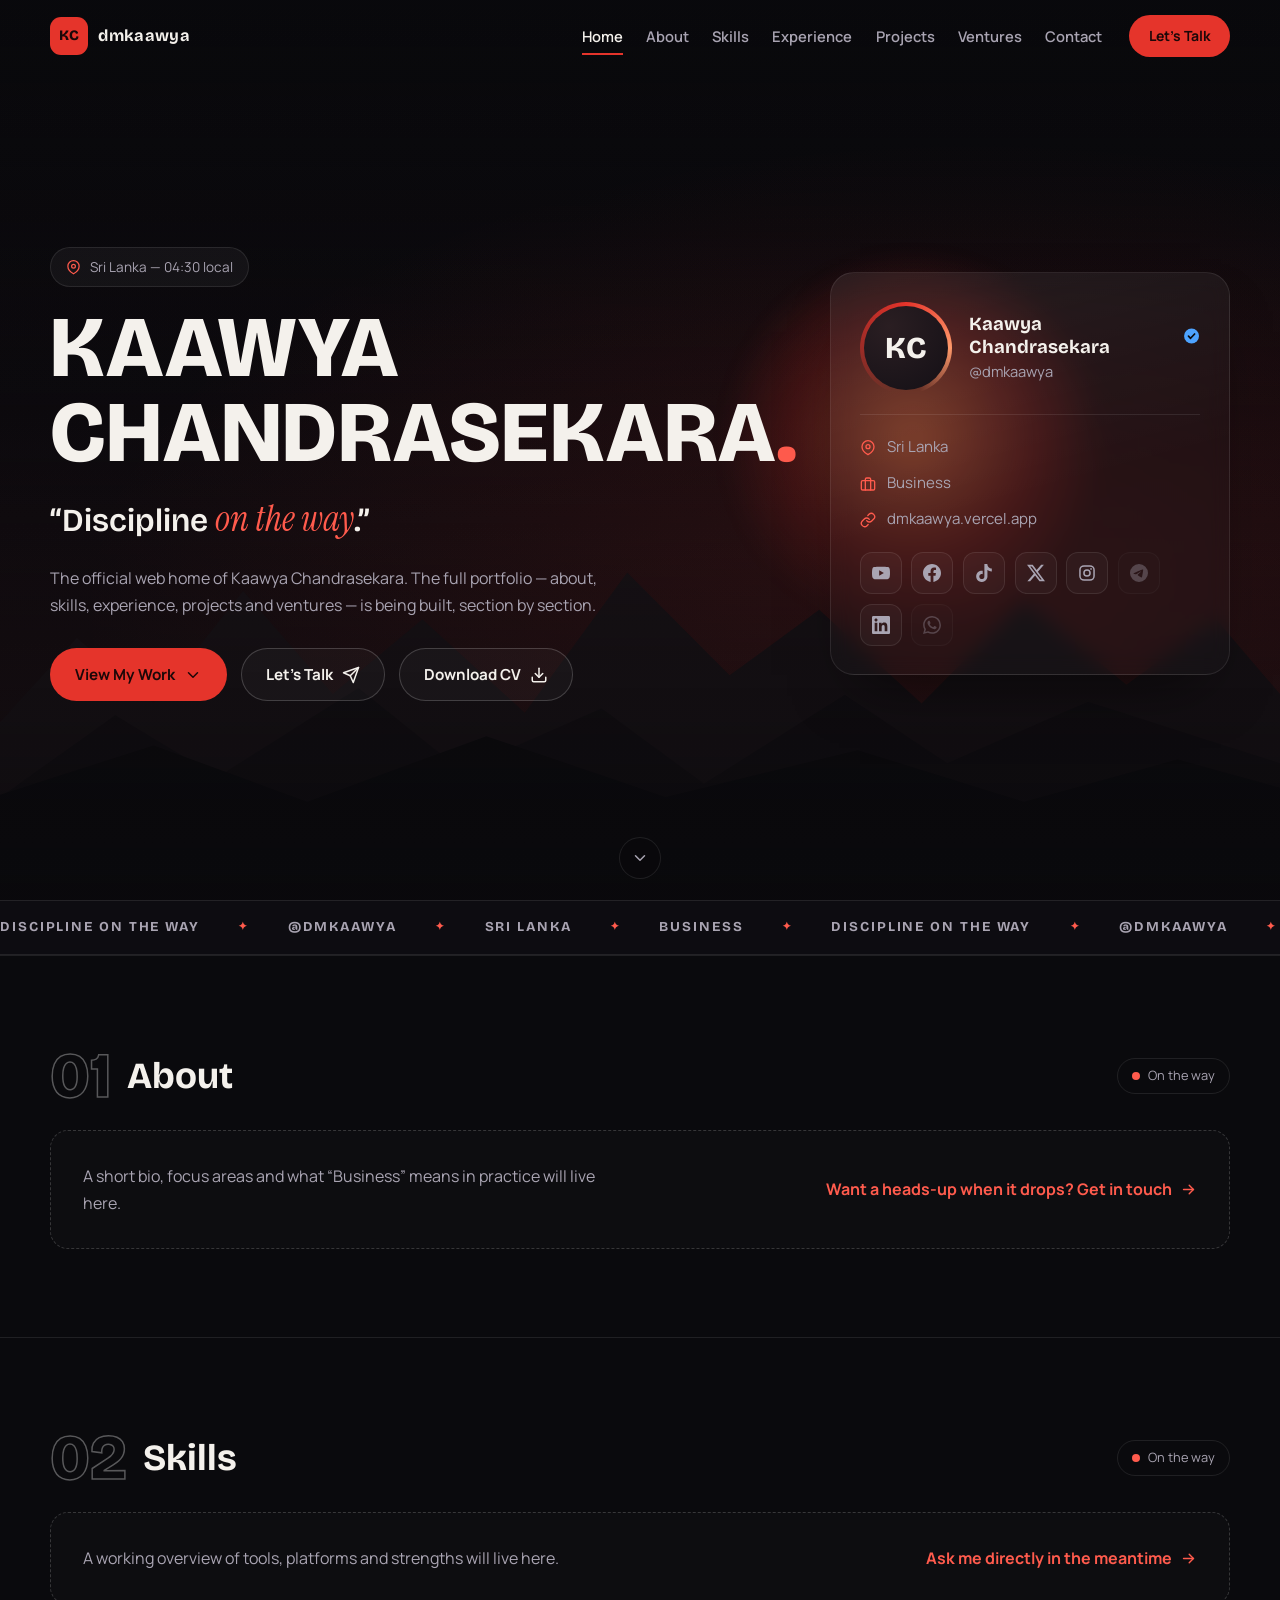
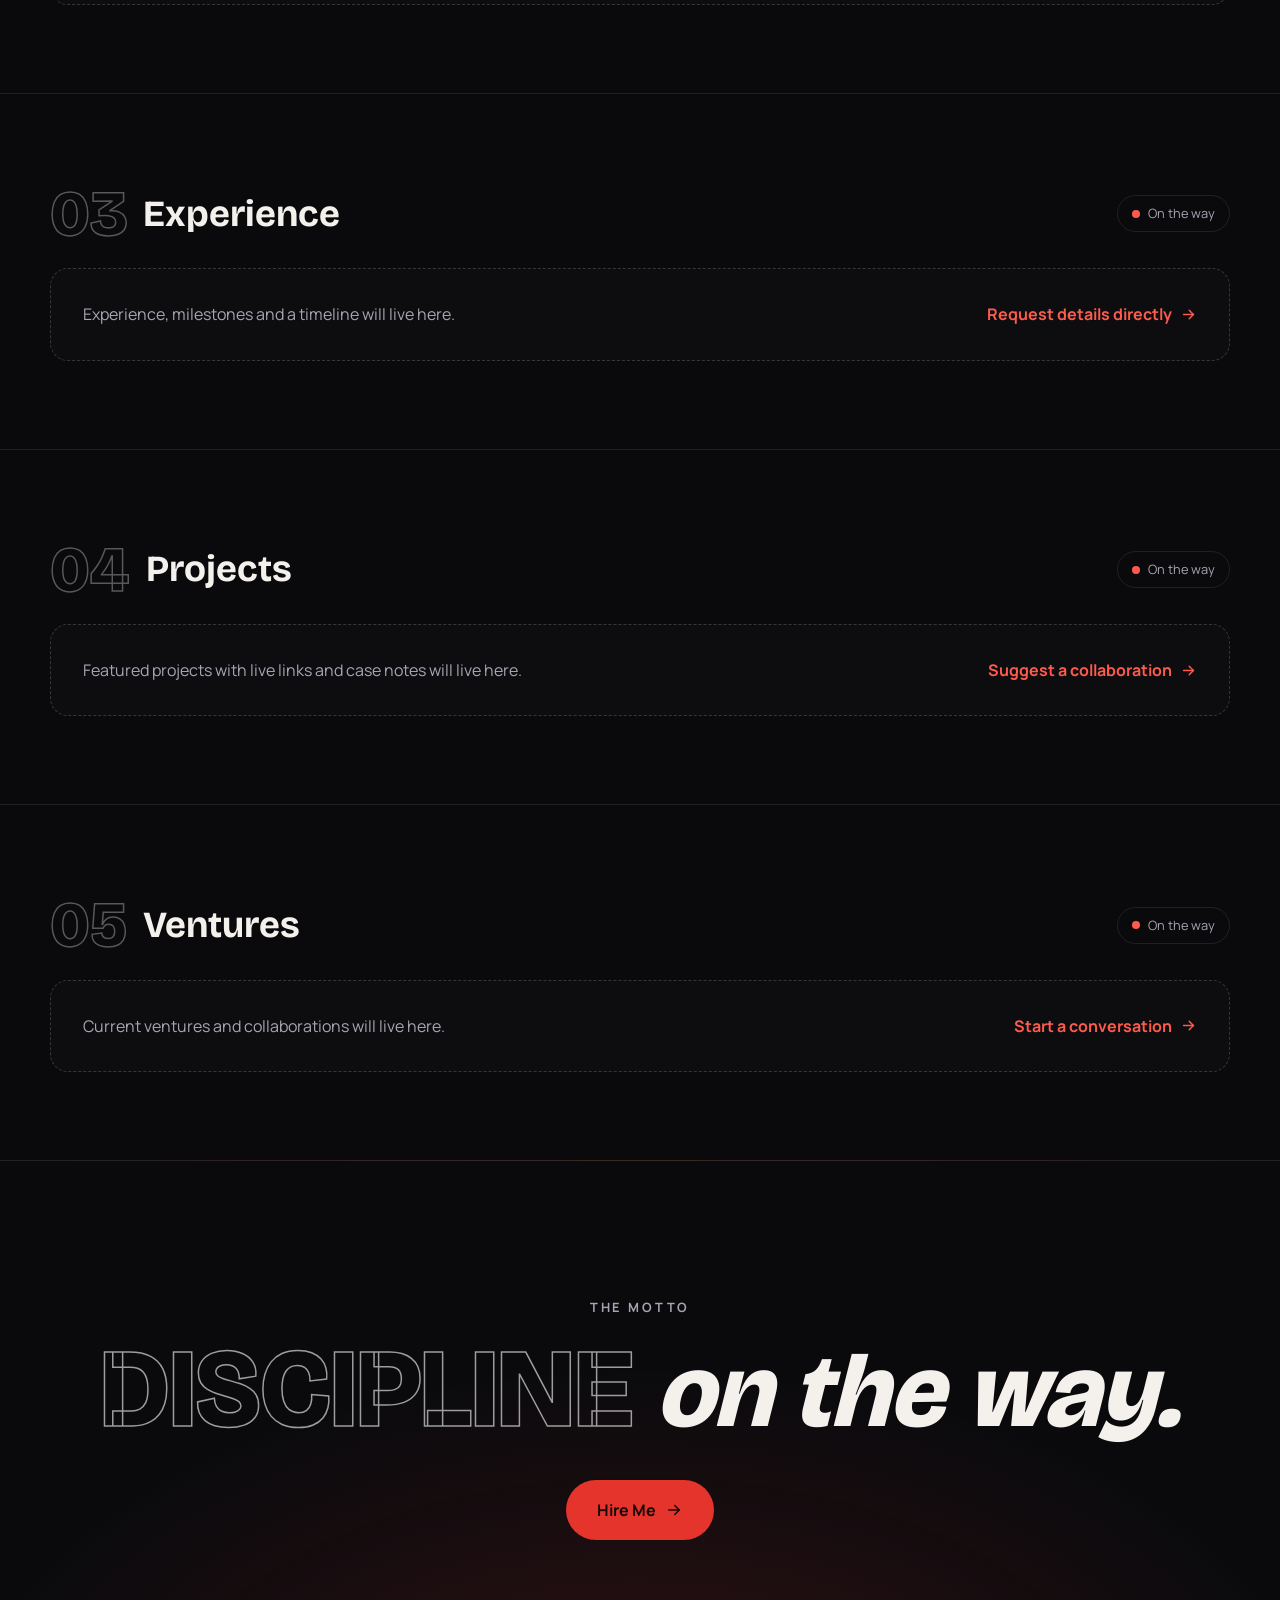
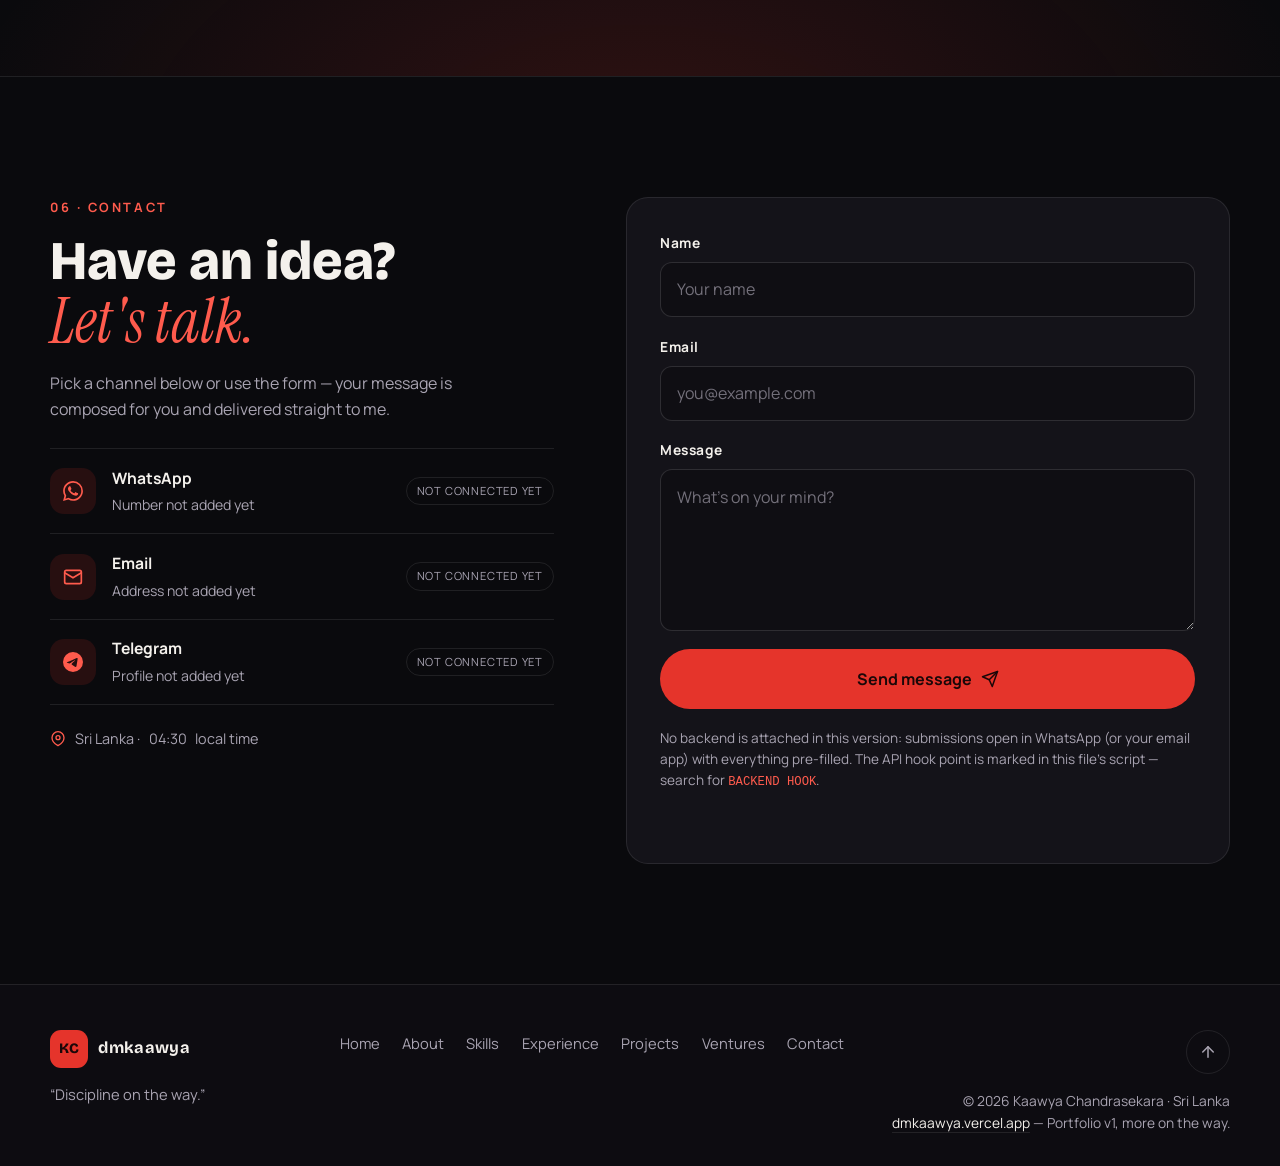
==== commit f8afad5e: "Update index.html" ====
--- a/index.html
+++ b/index.html
@@ -1,2034 +1,1527 @@
 <!DOCTYPE html>
-<html lang="en" data-theme="dark">
+<html lang="en" class="no-js">
+<!--
+  ============================================================
+  dmkaawya — Portfolio v1 (SINGLE-FILE BUILD)
+  HTML + CSS + JS all in this one index.html
+  ------------------------------------------------------------
+  ✏️  HOW TO EDIT:
+  1. Contact details / CV / social links → search "SITE_CONFIG"
+  2. Colors & fonts (design tokens)      → search ":root"
+  3. Section content                     → search HERO, ABOUT,
+     SKILLS, EXPERIENCE, PROJECTS, VENTURES, CONTACT
+  ============================================================
+-->
 <head>
-    <meta charset="UTF-8">
-    <meta name="viewport" content="width=device-width, initial-scale=1.0">
-    <title>D.M.C Kaawya Chandrasekara | Full Stack Developer & Entrepreneur</title>
-    <meta name="description" content="Professional portfolio of Kaawya Chandrasekara">
-    
-    <link href="https://fonts.googleapis.com/css2?family=Inter:wght@300;400;500;600;700;800;900&family=Playfair+Display:wght@600;700;800&family=JetBrains+Mono:wght@400;500;600&display=swap" rel="stylesheet">
-    <link rel="stylesheet" href="https://cdnjs.cloudflare.com/ajax/libs/font-awesome/6.5.0/css/all.min.css">
-    
-    <style>
-        /* ===== CSS VARIABLES ===== */
-        :root {
-            --bg-primary: #0a0a0f;
-            --bg-secondary: #111118;
-            --bg-tertiary: #1a1a24;
-            --bg-card: #14141e;
-            --text-primary: #f5f5f7;
-            --text-secondary: #a1a1aa;
-            --text-muted: #6b7280;
-            --accent: #10b981;
-            --accent-2: #3b82f6;
-            --accent-3: #8b5cf6;
-            --accent-4: #f59e0b;
-            --gradient-1: linear-gradient(135deg, #10b981 0%, #059669 100%);
-            --gradient-2: linear-gradient(135deg, #3b82f6 0%, #8b5cf6 100%);
-            --border: rgba(255,255,255,0.06);
-            --shadow: 0 4px 24px rgba(0,0,0,0.3);
-            --radius: 16px;
-            --nav-height: 72px;
-        }
-        
-        [data-theme="light"] {
-            --bg-primary: #f8fafc;
-            --bg-secondary: #f1f5f9;
-            --bg-tertiary: #e2e8f0;
-            --bg-card: #ffffff;
-            --text-primary: #1e293b;
-            --text-secondary: #64748b;
-            --text-muted: #94a3b8;
-            --border: rgba(0,0,0,0.08);
-            --shadow: 0 4px 24px rgba(0,0,0,0.08);
-        }
-        
-        * { margin: 0; padding: 0; box-sizing: border-box; }
-        
-        html { scroll-behavior: smooth; }
-        
-        body {
-            font-family: 'Inter', sans-serif;
-            background: var(--bg-primary);
-            color: var(--text-primary);
-            line-height: 1.6;
-            overflow-x: hidden;
-            transition: all 0.4s ease;
-        }
-
-        /* Feature 11: Custom Cursor */
-        .custom-cursor {
-            position: fixed;
-            width: 24px;
-            height: 24px;
-            border: 2px solid var(--accent);
-            border-radius: 50%;
-            pointer-events: none;
-            z-index: 99999;
-            transition: transform 0.15s ease, opacity 0.15s ease;
-            transform: translate(-50%, -50%);
-            mix-blend-mode: difference;
-        }
-        .custom-cursor.click { transform: translate(-50%, -50%) scale(0.8); }
-        .cursor-dot {
-            position: fixed;
-            width: 6px;
-            height: 6px;
-            background: var(--accent);
-            border-radius: 50%;
-            pointer-events: none;
-            z-index: 99999;
-            transform: translate(-50%, -50%);
-        }
-        @media(max-width: 1024px) { .custom-cursor, .cursor-dot { display: none; } body { cursor: auto; } }
-
-        /* Feature 4: Scroll Progress */
-        .scroll-progress {
-            position: fixed;
-            top: 0;
-            left: 0;
-            width: 0%;
-            height: 3px;
-            background: var(--gradient-1);
-            z-index: 10001;
-            transition: width 0.1s ease-out;
-        }
-
-        /* Custom Scrollbar */
-        ::-webkit-scrollbar { width: 6px; }
-        ::-webkit-scrollbar-track { background: var(--bg-secondary); }
-        ::-webkit-scrollbar-thumb { background: var(--accent); border-radius: 3px; }
-
-        /* ===== FEATURE 5: PARTICLE BACKGROUND ===== */
-        #particles-canvas {
-            position: fixed;
-            top: 0;
-            left: 0;
-            width: 100%;
-            height: 100%;
-            z-index: 0;
-            pointer-events: none;
-            opacity: 0.4;
-        }
-
-        /* ===== NAVIGATION ===== */
-        .nav {
-            position: fixed;
-            top: 0;
-            left: 0;
-            right: 0;
-            z-index: 1000;
-            padding: 18px 40px;
-            display: flex;
-            justify-content: space-between;
-            align-items: center;
-            backdrop-filter: blur(20px);
-            background: rgba(10,10,15,0.85);
-            border-bottom: 1px solid var(--border);
-            transition: all 0.3s ease;
-        }
-        [data-theme="light"] .nav { background: rgba(248,250,252,0.9); }
-        
-        .nav.scrolled {
-            padding: 12px 40px;
-            box-shadow: 0 4px 30px rgba(0,0,0,0.2);
-        }
-        
-        .nav-logo {
-            font-size: 1.35rem;
-            font-weight: 800;
-            background: var(--gradient-1);
-            -webkit-background-clip: text;
-            -webkit-text-fill-color: transparent;
-            letter-spacing: -0.5px;
-        }
-        
-        .nav-links {
-            display: flex;
-            gap: 28px;
-        }
-        
-        .nav-link {
-            color: var(--text-secondary);
-            text-decoration: none;
-            font-size: 0.88rem;
-            font-weight: 500;
-            position: relative;
-            transition: color 0.3s;
-            padding: 6px 0;
-        }
-        
-        .nav-link:hover, .nav-link.active { color: var(--text-primary); }
-        
-        .nav-link::after {
-            content: '';
-            position: absolute;
-            bottom: 0;
-            left: 0;
-            width: 0;
-            height: 2px;
-            background: var(--gradient-1);
-            transition: width 0.3s;
-            border-radius: 2px;
-        }
-        
-        .nav-link:hover::after, .nav-link.active::after { width: 100%; }
-        
-        .nav-actions {
-            display: flex;
-            gap: 10px;
-            align-items: center;
-        }
-        
-        .nav-btn {
-            padding: 10px 20px;
-            border-radius: 50px;
-            font-size: 0.85rem;
-            font-weight: 600;
-            cursor: pointer;
-            transition: all 0.3s;
-            text-decoration: none;
-            white-space: nowrap;
-        }
-        
-        .nav-btn-outline {
-            background: transparent;
-            border: 1px solid var(--border);
-            color: var(--text-primary);
-        }
-        .nav-btn-outline:hover { border-color: var(--accent); color: var(--accent); transform: translateY(-2px); }
-        
-        .nav-btn-primary {
-            background: var(--gradient-1);
-            border: none;
-            color: white;
-            box-shadow: 0 4px 15px rgba(16,185,129,0.25);
-        }
-        .nav-btn-primary:hover { transform: translateY(-2px); box-shadow: 0 8px 25px rgba(16,185,129,0.4); }
-
-        /* Feature 1: Theme Toggle */
-        .theme-toggle {
-            width: 42px;
-            height: 42px;
-            border-radius: 12px;
-            background: var(--bg-card);
-            border: 1px solid var(--border);
-            color: var(--text-secondary);
-            cursor: pointer;
-            display: flex;
-            align-items: center;
-            justify-content: center;
-            font-size: 1.05rem;
-            transition: all 0.3s;
-        }
-        .theme-toggle:hover { background: var(--accent); color: white; border-color: var(--accent); transform: rotate(180deg); }
-
-        /* Feature 2: Mobile Hamburger */
-        .hamburger {
-            display: none;
-            flex-direction: column;
-            gap: 5px;
-            cursor: pointer;
-            padding: 8px;
-            z-index: 1001;
-        }
-        .hamburger span {
-            width: 24px;
-            height: 2px;
-            background: var(--text-primary);
-            border-radius: 2px;
-            transition: all 0.3s;
-        }
-        .hamburger.active span:nth-child(1) { transform: rotate(45deg) translate(5px, 5px); }
-        .hamburger.active span:nth-child(2) { opacity: 0; }
-        .hamburger.active span:nth-child(3) { transform: rotate(-45deg) translate(5px, -5px); }
-
-        /* Mobile Menu */
-        .mobile-menu {
-            display: none;
-            position: fixed;
-            top: 0;
-            left: 0;
-            right: 0;
-            bottom: 0;
-            background: var(--bg-primary);
-            z-index: 999;
-            flex-direction: column;
-            justify-content: center;
-            align-items: center;
-            gap: 24px;
-            opacity: 0;
-            visibility: hidden;
-            transition: all 0.4s;
-        }
-        .mobile-menu.active { opacity: 1; visibility: visible; }
-        .mobile-menu a {
-            color: var(--text-primary);
-            text-decoration: none;
-            font-size: 1.5rem;
-            font-weight: 600;
-            transition: color 0.3s;
-        }
-        .mobile-menu a:hover { color: var(--accent); }
-
-        /* ===== HERO SECTION ===== */
-        .hero {
-            min-height: 100vh;
-            display: flex;
-            align-items: center;
-            padding: 120px 50px 80px;
-            position: relative;
-            overflow: hidden;
-        }
-        
-        .hero-bg {
-            position: absolute;
-            inset: 0;
-            overflow: hidden;
-            z-index: 0;
-        }
-        
-        .hero-orb {
-            position: absolute;
-            border-radius: 50%;
-            filter: blur(100px);
-            opacity: 0.12;
-            animation: floatOrb 20s infinite ease-in-out;
-        }
-        @keyframes floatOrb {
-            0%, 100% { transform: translate(0, 0) scale(1); }
-            33% { transform: translate(30px, -30px) scale(1.05); }
-            66% { transform: translate(-20px, 20px) scale(0.95); }
-        }
-        
-        .hero-orb-1 { width: 550px; height: 550px; background: var(--accent); top: -200px; right: -100px; }
-        .hero-orb-2 { width: 380px; height: 380px; background: var(--accent-2); bottom: -100px; left: -100px; animation-delay: -7s; }
-        .hero-orb-3 { width: 280px; height: 280px; background: var(--accent-3); top: 50%; left: 50%; animation-delay: -14s; }
-        
-        .hero-content {
-            max-width: 1350px;
-            margin: 0 auto;
-            display: grid;
-            grid-template-columns: 1fr 360px;
-            gap: 70px;
-            align-items: center;
-            position: relative;
-            z-index: 1;
-        }
-        
-        .hero-text { animation: fadeInUp 0.8s ease; }
-        @keyframes fadeInUp { from { opacity: 0; transform: translateY(30px); } to { opacity: 1; transform: translateY(0); } }
-        
-        .hero-badge {
-            display: inline-flex;
-            align-items: center;
-            gap: 8px;
-            padding: 8px 18px;
-            background: rgba(16,185,129,0.1);
-            border: 1px solid rgba(16,185,129,0.2);
-            border-radius: 50px;
-            font-size: 0.85rem;
-            color: var(--accent);
-            margin-bottom: 26px;
-            font-weight: 500;
-        }
-        .hero-badge-dot {
-            width: 8px;
-            height: 8px;
-            background: var(--accent);
-            border-radius: 50%;
-            animation: pulse 2s infinite;
-        }
-        @keyframes pulse { 0%, 100% { opacity: 1; box-shadow: 0 0 0 0 rgba(16,185,129,0.5); } 50% { opacity: 0.6; box-shadow: 0 0 0 8px rgba(16,185,129,0); } }
-        
-        .hero-title {
-            font-family: 'Playfair Display', serif;
-            font-size: clamp(2.5rem, 5vw, 3.8rem);
-            font-weight: 800;
-            line-height: 1.1;
-            margin-bottom: 22px;
-            letter-spacing: -0.02em;
-        }
-        .hero-title-accent {
-            background: var(--gradient-1);
-            -webkit-background-clip: text;
-            -webkit-text-fill-color: transparent;
-            background-size: 200% auto;
-            animation: shimmerText 3s linear infinite;
-        }
-        @keyframes shimmerText { to { background-position: 200% center; } }
-        
-        .hero-subtitle {
-            font-size: 1.15rem;
-            color: var(--text-secondary);
-            margin-bottom: 14px;
-            display: flex;
-            align-items: center;
-            gap: 12px;
-            flex-wrap: wrap;
-        }
-        .typing-text {
-            color: var(--accent);
-            font-weight: 600;
-            font-family: 'JetBrains Mono', monospace;
-        }
-        .cursor-blink { animation: blink 1s infinite; }
-        @keyframes blink { 50% { opacity: 0; } }
-        
-        .hero-desc {
-            font-size: 1rem;
-            color: var(--text-muted);
-            max-width: 520px;
-            margin-bottom: 32px;
-            line-height: 1.75;
-        }
-        .hero-desc strong { color: var(--accent); }
-        
-        .hero-buttons {
-            display: flex;
-            gap: 14px;
-            flex-wrap: wrap;
-            margin-bottom: 44px;
-        }
-        
-        .btn {
-            display: inline-flex;
-            align-items: center;
-            gap: 10px;
-            padding: 15px 30px;
-            border-radius: 12px;
-            font-size: 0.93rem;
-            font-weight: 600;
-            cursor: pointer;
-            transition: all 0.3s cubic-bezier(.175,.885,.32,1.275);
-            text-decoration: none;
-            border: none;
-            font-family: inherit;
-            position: relative;
-            overflow: hidden;
-        }
-        .btn::after {
-            content: '';
-            position: absolute;
-            width: 100%;
-            height: 100%;
-            top: 0;
-            left: 0;
-            background: radial-gradient(circle, rgba(255,255,255,0.2) 10%, transparent 10%);
-            transform: scale(10);
-            opacity: 0;
-            transition: transform 0.5s, opacity 0.5s;
-        }
-        .btn:active::after { transform: scale(0); opacity: 0.3; transition: 0s; }
-        
-        .btn-primary {
-            background: var(--gradient-1);
-            color: white;
-            box-shadow: 0 8px 30px rgba(16,185,129,0.3);
-        }
-        .btn-primary:hover { transform: translateY(-4px); box-shadow: 0 14px 40px rgba(16,185,129,0.45); }
-        
-        .btn-secondary {
-            background: var(--bg-card);
-            color: var(--text-primary);
-            border: 1px solid var(--border);
-        }
-        .btn-secondary:hover { border-color: var(--accent); background: rgba(16,185,129,0.05); transform: translateY(-4px); }
-        
-        .hero-stats {
-            display: flex;
-            gap: 42px;
-            padding-top: 28px;
-            border-top: 1px solid var(--border);
-            flex-wrap: wrap;
-        }
-        .stat-item {}
-        .stat-num {
-            font-size: 1.9rem;
-            font-weight: 800;
-            background: var(--gradient-1);
-            -webkit-background-clip: text;
-            -webkit-text-fill-color: transparent;
-        }
-        .stat-label { font-size: 0.82rem; color: var(--text-muted); margin-top: 3px; }
-
-        /* Profile Card */
-        .profile-card {
-            background: var(--bg-card);
-            border: 1px solid var(--border);
-            border-radius: 24px;
-            padding: 30px;
-            position: relative;
-            animation: fadeInRight 0.8s ease 0.2s both;
-            overflow: hidden;
-        }
-        .profile-card::before {
-            content: '';
-            position: absolute;
-            top: 0;
-            left: 0;
-            right: 0;
-            height: 4px;
-            background: var(--gradient-1);
-        }
-        @keyframes fadeInRight { from { opacity: 0; transform: translateX(30px); } to { opacity: 1; transform: translateX(0); } }
-        
-        .profile-img-wrapper {
-            width: 180px;
-            height: 180px;
-            margin: 0 auto 22px;
-            position: relative;
-        }
-        .profile-img {
-            width: 100%;
-            height: 100%;
-            object-fit: cover;
-            border-radius: 50%;
-            border: 4px solid var(--accent);
-            box-shadow: 0 0 30px rgba(16,185,129,0.25);
-            transition: transform 0.5s;
-        }
-        .profile-card:hover .profile-img { transform: scale(1.05); }
-        
-        .profile-status {
-            position: absolute;
-            bottom: 8px;
-            right: 8px;
-            width: 24px;
-            height: 24px;
-            background: #22c55e;
-            border: 4px solid var(--bg-card);
-            border-radius: 50%;
-            animation: statusPulse 2s infinite;
-        }
-        @keyframes statusPulse { 0%, 100% { box-shadow: 0 0 0 0 rgba(34,197,94,0.4); } 50% { box-shadow: 0 0 0 8px rgba(34,197,94,0); } }
-        
-        .profile-name { text-align: center; font-size: 1.3rem; font-weight: 700; margin-bottom: 4px; }
-        .profile-role { text-align: center; color: var(--accent); font-size: 0.92rem; font-weight: 500; margin-bottom: 20px; }
-        
-        .profile-info-grid {
-            display: grid;
-            grid-template-columns: 1fr 1fr;
-            gap: 10px;
-        }
-        .info-mini {
-            background: var(--bg-tertiary);
-            padding: 13px;
-            border-radius: 12px;
-            text-align: center;
-            transition: transform 0.3s;
-        }
-        .info-mini:hover { transform: translateY(-3px); }
-        .info-mini-val { font-size: 1.05rem; font-weight: 700; color: var(--accent); }
-        .info-mini-label { font-size: 0.73rem; color: var(--text-muted); margin-top: 2px; }
-
-        /* ===== SECTIONS COMMON ===== */
-        .section {
-            padding: 90px 50px;
-            position: relative;
-            z-index: 1;
-        }
-        .container { max-width: 1150px; margin: 0 auto; }
-        
-        .section-header {
-            text-align: center;
-            margin-bottom: 60px;
-        }
-        .section-tag {
-            display: inline-block;
-            padding: 6px 16px;
-            background: rgba(16,185,129,0.1);
-            color: var(--accent);
-            border-radius: 50px;
-            font-size: 0.78rem;
-            font-weight: 600;
-            text-transform: uppercase;
-            letter-spacing: 1.2px;
-            margin-bottom: 14px;
-        }
-        .section-title {
-            font-family: 'Playfair Display', serif;
-            font-size: clamp(1.8rem, 4vw, 2.6rem);
-            font-weight: 700;
-            margin-bottom: 14px;
-        }
-        .section-desc { color: var(--text-muted); max-width: 560px; margin: 0 auto; font-size: 1rem; }
-
-        /* Feature 6: Scroll Reveal Animation */
-        .reveal {
-            opacity: 0;
-            transform: translateY(40px);
-            transition: all 0.7s cubic-bezier(.175,.885,.32,1.275);
-        }
-        .reveal.visible {
-            opacity: 1;
-            transform: translateY(0);
-        }
-        .reveal-delay-1 { transition-delay: 0.1s; }
-        .reveal-delay-2 { transition-delay: 0.2s; }
-        .reveal-delay-3 { transition-delay: 0.3s; }
-
-        /* ===== ABOUT SECTION ===== */
-        .about-grid {
-            display: grid;
-            grid-template-columns: 360px 1fr;
-            gap: 55px;
-            align-items: start;
-        }
-        .about-photo-card {
-            background: var(--bg-card);
-            border: 1px solid var(--border);
-            border-radius: 22px;
-            padding: 22px;
-            position: sticky;
-            top: 110px;
-        }
-        .about-photo {
-            width: 100%;
-            aspect-ratio: 4/5;
-            object-fit: cover;
-            border-radius: 16px;
-            margin-bottom: 18px;
-        }
-        .about-quick-info {
-            display: grid;
-            grid-template-columns: 1fr 1fr;
-            gap: 10px;
-        }
-        .quick-item {
-            display: flex;
-            align-items: center;
-            gap: 10px;
-            padding: 11px;
-            background: var(--bg-tertiary);
-            border-radius: 10px;
-            font-size: 0.83rem;
-            transition: transform 0.3s;
-        }
-        .quick-item:hover { transform: translateX(4px); }
-        .quick-item i { color: var(--accent); width: 18px; font-size: 0.9rem; }
-        .quick-item div { display: flex; flex-direction: column; }
-        .quick-item strong { font-size: 0.85rem; }
-        .quick-item span:last-child { color: var(--text-secondary); font-size: 0.75rem; }
-        
-        .about-content h3 {
-            font-size: 1.4rem;
-            margin-bottom: 18px;
-            display: flex;
-            align-items: center;
-            gap: 12px;
-        }
-        .about-content h3 i { color: var(--accent); }
-        .about-bio {
-            color: var(--text-secondary);
-            font-size: 0.98rem;
-            line-height: 1.8;
-            margin-bottom: 16px;
-        }
-        .about-bio strong { color: var(--accent); }
-        
-        .social-links {
-            display: flex;
-            flex-wrap: wrap;
-            gap: 10px;
-            margin-top: 22px;
-        }
-        .social-link {
-            display: inline-flex;
-            align-items: center;
-            gap: 8px;
-            padding: 10px 17px;
-            background: var(--bg-tertiary);
-            border-radius: 50px;
-            color: var(--text-secondary);
-            text-decoration: none;
-            font-size: 0.83rem;
-            transition: all 0.3s;
-        }
-        .social-link:hover {
-            background: var(--accent);
-            color: white;
-            transform: translateY(-3px);
-            box-shadow: 0 8px 25px rgba(16,185,129,0.3);
-        }
-
-        /* ===== SKILLS SECTION ===== */
-        .skills-container { display: flex; flex-direction: column; gap: 20px; }
-        
-        .skill-category {
-            background: var(--bg-card);
-            border: 1px solid var(--border);
-            border-radius: 18px;
-            padding: 26px;
-            transition: all 0.4s;
-        }
-        .skill-category:hover {
-            border-color: rgba(16,185,129,0.3);
-            box-shadow: 0 8px 32px rgba(0,0,0,0.2);
-            transform: translateY(-4px);
-        }
-        
-        .skill-cat-header {
-            display: flex;
-            align-items: center;
-            gap: 14px;
-            margin-bottom: 18px;
-            padding-bottom: 14px;
-            border-bottom: 1px solid var(--border);
-        }
-        .skill-cat-icon {
-            width: 46px;
-            height: 46px;
-            border-radius: 13px;
-            display: flex;
-            align-items: center;
-            justify-content: center;
-            font-size: 1.2rem;
-        }
-        .skill-cat-icon.dev { background: rgba(59,130,246,0.15); color: #3b82f6; }
-        .skill-cat-icon.design { background: rgba(139,92,246,0.15); color: #8b5cf6; }
-        .skill-cat-icon.business { background: rgba(245,158,11,0.15); color: #f59e0b; }
-        .skill-cat-icon.creative { background: rgba(236,72,153,0.15); color: #ec4899; }
-        .skill-cat-title { font-size: 1.08rem; font-weight: 700; }
-        
-        .skill-tags { display: flex; flex-wrap: wrap; gap: 9px; }
-        .skill-tag {
-            display: inline-flex;
-            align-items: center;
-            gap: 6px;
-            padding: 9px 16px;
-            background: var(--bg-tertiary);
-            border-radius: 10px;
-            font-size: 0.85rem;
-            font-weight: 500;
-            color: var(--text-secondary);
-            transition: all 0.3s;
-            border: 1px solid transparent;
-        }
-        .skill-tag:hover {
-            background: rgba(16,185,129,0.1);
-            border-color: var(--accent);
-            color: var(--accent);
-            transform: translateY(-3px);
-        }
-        .skill-tag i { font-size: 0.82rem; opacity: 0.7; }
-
-        /* ===== TIMELINE ===== */
-        .timeline { position: relative; max-width: 750px; margin: 0 auto; }
-        .timeline-line {
-            position: absolute;
-            left: 22px;
-            top: 0;
-            bottom: 0;
-            width: 2px;
-            background: linear-gradient(to bottom, var(--accent), var(--accent-2), var(--accent-3));
-        }
-        .timeline-item {
-            position: relative;
-            padding-left: 58px;
-            margin-bottom: 32px;
-        }
-        .timeline-dot {
-            position: absolute;
-            left: 13px;
-            top: 6px;
-            width: 20px;
-            height: 20px;
-            background: var(--bg-primary);
-            border: 3px solid var(--accent);
-            border-radius: 50%;
-            z-index: 2;
-            transition: all 0.3s;
-        }
-        .timeline-item.current .timeline-dot {
-            background: var(--accent);
-            box-shadow: 0 0 0 6px rgba(16,185,129,0.15);
-        }
-        .timeline-item:hover .timeline-dot { transform: scale(1.2); }
-        
-        .timeline-card {
-            background: var(--bg-card);
-            border: 1px solid var(--border);
-            border-radius: 15px;
-            padding: 22px;
-            transition: all 0.3s;
-        }
-        .timeline-card:hover {
-            border-color: rgba(16,185,129,0.3);
-            transform: translateX(8px);
-            box-shadow: 0 8px 28px rgba(0,0,0,0.15);
-        }
-        .timeline-date {
-            display: inline-block;
-            padding: 4px 12px;
-            background: rgba(16,185,129,0.1);
-            color: var(--accent);
-            border-radius: 50px;
-            font-size: 0.76rem;
-            font-weight: 600;
-            margin-bottom: 10px;
-            font-family: 'JetBrains Mono', monospace;
-        }
-        .timeline-item.current .timeline-date { background: var(--accent); color: white; }
-        .timeline-role { font-size: 1.05rem; font-weight: 700; margin-bottom: 3px; }
-        .timeline-company { color: var(--accent-2); font-size: 0.88rem; margin-bottom: 10px; }
-        .timeline-desc { color: var(--text-muted); font-size: 0.89rem; line-height: 1.65; margin-bottom: 12px; }
-        .timeline-skills { display: flex; flex-wrap: wrap; gap: 6px; }
-        .timeline-skill-tag {
-            padding: 4px 10px;
-            background: var(--bg-tertiary);
-            border-radius: 6px;
-            font-size: 0.73rem;
-            color: var(--text-secondary);
-        }
-
-        /* ===== COMPANIES ===== */
-        .companies-grid {
-            display: grid;
-            grid-template-columns: repeat(auto-fit, minmax(310px, 1fr));
-            gap: 24px;
-        }
-        .company-card {
-            background: var(--bg-card);
-            border: 1px solid var(--border);
-            border-radius: 20px;
-            padding: 26px;
-            text-decoration: none;
-            color: inherit;
-            transition: all 0.4s cubic-bezier(.175,.885,.32,1.275);
-            position: relative;
-            overflow: hidden;
-        }
-        .company-card::before {
-            content: '';
-            position: absolute;
-            top: 0;
-            left: 0;
-            right: 0;
-            height: 4px;
-            background: var(--gradient-1);
-            opacity: 0;
-            transition: opacity 0.3s;
-        }
-        .company-card:hover {
-            transform: translateY(-8px);
-            border-color: rgba(16,185,129,0.3);
-            box-shadow: 0 20px 50px rgba(0,0,0,0.25);
-        }
-        .company-card:hover::before { opacity: 1; }
-        
-        .company-status {
-            display: inline-flex;
-            align-items: center;
-            gap: 6px;
-            padding: 5px 12px;
-            background: rgba(34,197,94,0.1);
-            color: #22c55e;
-            border-radius: 50px;
-            font-size: 0.75rem;
-            font-weight: 600;
-            margin-bottom: 16px;
-        }
-        .company-status-dot { width: 7px; height: 7px; background: currentColor; border-radius: 50%; animation: pulse 2s infinite; }
-        
-        .company-logo {
-            width: 54px;
-            height: 54px;
-            border-radius: 14px;
-            display: flex;
-            align-items: center;
-            justify-content: center;
-            font-size: 1.4rem;
-            margin-bottom: 16px;
-        }
-        .company-logo.dmc { background: var(--gradient-1); }
-        .company-logo.vezlo { background: var(--gradient-2); }
-        .company-logo.global { background: linear-gradient(135deg, #8b5cf6, #ec4899); }
-        .company-name { font-size: 1.25rem; font-weight: 700; margin-bottom: 5px; }
-        .company-type { color: var(--text-muted); font-size: 0.85rem; margin-bottom: 12px; }
-        .company-desc { color: var(--text-secondary); font-size: 0.9rem; line-height: 1.65; margin-bottom: 16px; }
-        .company-link {
-            display: inline-flex;
-            align-items: center;
-            gap: 8px;
-            color: var(--accent);
-            font-weight: 600;
-            font-size: 0.88rem;
-            transition: gap 0.3s;
-        }
-        .company-card:hover .company-link { gap: 12px; }
-
-        /* ===== EDUCATION & CERTS ===== */
-        .edu-cert-grid {
-            display: grid;
-            grid-template-columns: repeat(auto-fit, minmax(400px, 1fr));
-            gap: 24px;
-        }
-        .edu-cert-card {
-            background: var(--bg-card);
-            border: 1px solid var(--border);
-            border-radius: 20px;
-            padding: 26px;
-        }
-        .edu-cert-header {
-            display: flex;
-            align-items: center;
-            gap: 14px;
-            margin-bottom: 22px;
-            padding-bottom: 16px;
-            border-bottom: 1px solid var(--border);
-        }
-        .edu-cert-icon {
-            width: 50px;
-            height: 50px;
-            border-radius: 13px;
-            display: flex;
-            align-items: center;
-            justify-content: center;
-            font-size: 1.3rem;
-        }
-        .edu-cert-icon.edu { background: rgba(59,130,246,0.15); color: #3b82f6; }
-        .edu-cert-icon.cert { background: rgba(16,185,129,0.15); color: var(--accent); }
-        .edu-cert-title { font-size: 1.1rem; font-weight: 700; }
-        
-        .cert-list { list-style: none; }
-        .cert-item {
-            display: flex;
-            align-items: start;
-            gap: 13px;
-            padding: 13px 0;
-            border-bottom: 1px solid var(--border);
-            transition: all 0.3s;
-            cursor: pointer;
-        }
-        .cert-item:last-child { border-bottom: none; }
-        .cert-item:hover { padding-left: 8px; }
-        .cert-icon {
-            width: 24px;
-            height: 24px;
-            border-radius: 50%;
-            background: rgba(16,185,129,0.1);
-            display: flex;
-            align-items: center;
-            justify-content: center;
-            color: var(--accent);
-            font-size: 0.72rem;
-            flex-shrink: 0;
-            margin-top: 2px;
-        }
-        .cert-info { flex: 1; }
-        .cert-name { font-weight: 600; font-size: 0.9rem; margin-bottom: 2px; }
-        .cert-source { font-size: 0.8rem; color: var(--text-muted); }
-        .cert-action {
-            padding: 6px 12px;
-            background: var(--bg-tertiary);
-            border-radius: 8px;
-            font-size: 0.73rem;
-            color: var(--accent);
-            font-weight: 600;
-            white-space: nowrap;
-            transition: all 0.3s;
-        }
-        .cert-item:hover .cert-action { background: var(--accent); color: white; }
-
-        /* ===== CONTACT SECTION ===== */
-        .contact-grid {
-            display: grid;
-            grid-template-columns: 1fr 1.2fr;
-            gap: 40px;
-            max-width: 1050px;
-            margin: 0 auto;
-        }
-        .contact-cards { display: flex; flex-direction: column; gap: 14px; }
-        
-        .contact-card {
-            display: flex;
-            align-items: center;
-            gap: 16px;
-            padding: 20px;
-            background: var(--bg-card);
-            border: 1px solid var(--border);
-            border-radius: 15px;
-            text-decoration: none;
-            color: inherit;
-            transition: all 0.3s;
-        }
-        .contact-card:hover {
-            border-color: var(--accent);
-            transform: translateX(8px);
-            box-shadow: 0 8px 28px rgba(16,185,129,0.12);
-        }
-        .contact-card-icon {
-            width: 48px;
-            height: 48px;
-            border-radius: 12px;
-            background: rgba(16,185,129,0.1);
-            display: flex;
-            align-items: center;
-            justify-content: center;
-            color: var(--accent);
-            font-size: 1.15rem;
-            flex-shrink: 0;
-        }
-        .contact-card-info h4 { font-size: 0.95rem; margin-bottom: 2px; }
-        .contact-card-info p { color: var(--text-muted); font-size: 0.87rem; }
-        
-        .contact-form {
-            background: var(--bg-card);
-            border: 1px solid var(--border);
-            border-radius: 20px;
-            padding: 30px;
-        }
-        .form-group { margin-bottom: 18px; }
-        .form-group label {
-            display: block;
-            font-size: 0.86rem;
-            font-weight: 600;
-            color: var(--text-secondary);
-            margin-bottom: 8px;
-        }
-        .form-input, .form-textarea {
-            width: 100%;
-            padding: 14px 17px;
-            background: var(--bg-tertiary);
-            border: 2px solid var(--border);
-            border-radius: 12px;
-            color: var(--text-primary);
-            font-size: 0.93rem;
-            font-family: inherit;
-            transition: all 0.3s;
-        }
-        .form-input:focus, .form-textarea:focus {
-            outline: none;
-            border-color: var(--accent);
-            box-shadow: 0 0 0 4px rgba(16,185,129,0.1);
-        }
-        .form-textarea { min-height: 115px; resize: vertical; }
-        
-        .submit-btn {
-            width: 100%;
-            padding: 15px;
-            background: var(--gradient-1);
-            border: none;
-            border-radius: 12px;
-            color: white;
-            font-size: 0.96rem;
-            font-weight: 700;
-            cursor: pointer;
-            display: flex;
-            align-items: center;
-            justify-content: center;
-            gap: 10px;
-            transition: all 0.3s;
-        }
-        .submit-btn:hover { transform: translateY(-3px); box-shadow: 0 12px 35px rgba(16,185,129,0.35); }
-
-        /* ===== FOOTER ===== */
-        .footer {
-            background: var(--bg-secondary);
-            border-top: 1px solid var(--border);
-            padding: 44px 50px 28px;
-            text-align: center;
-        }
-        .footer-socials { display: flex; justify-content: center; gap: 12px; margin-bottom: 22px; flex-wrap: wrap; }
-        .footer-social {
-            width: 46px;
-            height: 46px;
-            border-radius: 12px;
-            background: var(--bg-card);
-            border: 1px solid var(--border);
-            display: flex;
-            align-items: center;
-            justify-content: center;
-            color: var(--text-secondary);
-            text-decoration: none;
-            font-size: 1.05rem;
-            transition: all 0.3s;
-        }
-        .footer-social:hover {
-            background: var(--accent);
-            border-color: var(--accent);
-            color: white;
-            transform: translateY(-5px) rotate(5deg);
-        }
-        .footer-copy { color: var(--text-muted); font-size: 0.87rem; }
-        .footer-heart { color: #ef4444; animation: heartbeat 1.5s infinite; display: inline-block; }
-        @keyframes heartbeat { 50% { transform: scale(1.15); } }
-
-        /* Feature 9: Floating Action Button */
-        .fab-container {
-            position: fixed;
-            bottom: 28px;
-            right: 28px;
-            z-index: 998;
-        }
-        .fab-main {
-            width: 56px;
-            height: 56px;
-            border-radius: 50%;
-            background: var(--gradient-1);
-            border: none;
-            color: white;
-            font-size: 1.4rem;
-            cursor: pointer;
-            box-shadow: 0 8px 30px rgba(16,185,129,0.4);
-            transition: all 0.3s;
-            display: flex;
-            align-items: center;
-            justify-content: center;
-        }
-        .fab-main:hover { transform: scale(1.1); }
-        .fab-main.active { transform: rotate(45deg); }
-        .fab-menu {
-            position: absolute;
-            bottom: 65px;
-            right: 0;
-            display: flex;
-            flex-direction: column;
-            gap: 12px;
-            opacity: 0;
-            visibility: hidden;
-            transform: translateY(10px);
-            transition: all 0.3s;
-        }
-        .fab-menu.show { opacity: 1; visibility: visible; transform: translateY(0); }
-        .fab-item {
-            width: 46px;
-            height: 46px;
-            border-radius: 50%;
-            background: var(--bg-card);
-            border: 1px solid var(--border);
-            color: var(--text-secondary);
-            display: flex;
-            align-items: center;
-            justify-content: center;
-            text-decoration: none;
-            font-size: 1.05rem;
-            transition: all 0.3s;
-            box-shadow: 0 4px 15px rgba(0,0,0,0.2);
-        }
-        .fab-item:hover { background: var(--accent); color: white; border-color: var(--accent); transform: scale(1.1); }
-
-        /* Back to Top */
-        .back-to-top {
-            position: fixed;
-            bottom: 28px;
-            right: 95px;
-            width: 48px;
-            height: 48px;
-            background: var(--bg-card);
-            border: 1px solid var(--border);
-            border-radius: 14px;
-            color: var(--text-secondary);
-            font-size: 1.1rem;
-            cursor: pointer;
-            opacity: 0;
-            visibility: hidden;
-            transition: all 0.3s;
-            z-index: 997;
-            display: flex;
-            align-items: center;
-            justify-content: center;
-        }
-        .back-to-top.visible { opacity: 1; visibility: visible; }
-        .back-to-top:hover { background: var(--accent); color: white; border-color: var(--accent); transform: translateY(-4px); }
-
-        /* Toast Notification */
-        .toast {
-            position: fixed;
-            bottom: 100px;
-            left: 50%;
-            transform: translateX(-50%) translateY(20px);
-            background: var(--bg-card);
-            border: 1px solid var(--border);
-            color: var(--text-primary);
-            padding: 14px 26px;
-            border-radius: 12px;
-            font-weight: 500;
-            z-index: 12000;
-            opacity: 0;
-            transition: all 0.3s;
-            box-shadow: 0 10px 30px rgba(0,0,0,0.3);
-            display: flex;
-            align-items: center;
-            gap: 10px;
-        }
-        .toast.show { opacity: 1; transform: translateX(-50%) translateY(0); }
-        .toast.success { border-color: var(--accent); color: var(--accent); }
-
-        /* Certificate Modal */
-        .modal-overlay {
-            display: none;
-            position: fixed;
-            inset: 0;
-            background: rgba(0,0,0,0.9);
-            z-index: 10000;
-            align-items: center;
-            justify-content: center;
-            padding: 20px;
-        }
-        .modal-overlay.show { display: flex; }
-        .modal-content {
-            background: var(--bg-card);
-            border-radius: 20px;
-            padding: 28px;
-            max-width: 90%;
-            max-height: 90vh;
-            overflow: auto;
-            position: relative;
-            animation: modalIn 0.3s ease;
-        }
-        @keyframes modalIn { from { opacity: 0; transform: scale(0.9); } to { opacity: 1; transform: scale(1); } }
-        .modal-close {
-            position: absolute;
-            top: 14px;
-            right: 14px;
-            background: none;
-            border: none;
-            color: var(--text-secondary);
-            font-size: 1.5rem;
-            cursor: pointer;
-            width: 36px;
-            height: 36px;
-            border-radius: 50%;
-            display: flex;
-            align-items: center;
-            justify-content: center;
-            transition: all 0.3s;
-        }
-        .modal-close:hover { background: var(--danger, #ef4444); color: white; }
-        .modal-content img { max-width: 100%; border-radius: 12px; margin-bottom: 14px; }
-        .modal-title { text-align: center; color: var(--text-secondary); margin-bottom: 14px; }
-        .modal-download {
-            display: block;
-            text-align: center;
-            padding: 12px;
-            background: var(--gradient-1);
-            color: white;
-            border-radius: 10px;
-            text-decoration: none;
-            font-weight: 600;
-        }
-
-        /* ===== RESPONSIVE DESIGN ===== */
-        @media (max-width: 1024px) {
-            .hero-content {
-                grid-template-columns: 1fr;
-                text-align: center;
-            }
-            .hero-text { order: 1; }
-            .profile-card { order: 0; max-width: 340px; margin: 0 auto; }
-            .hero-desc { margin: 0 auto 32px; }
-            .hero-buttons { justify-content: center; }
-            .hero-stats { justify-content: center; }
-            .about-grid { grid-template-columns: 1fr; }
-            .about-photo-card { position: static; }
-            .contact-grid { grid-template-columns: 1fr; }
-            .edu-cert-grid { grid-template-columns: 1fr; }
-            .companies-grid { grid-template-columns: 1fr; }
-            .nav-links { display: none; }
-            .hamburger { display: flex; }
-            .mobile-menu { display: flex; }
-            .fab-container { bottom: 20px; right: 20px; }
-            .back-to-top { right: 85px; bottom: 20px; }
-        }
-        
-        @media (max-width: 768px) {
-            .nav { padding: 14px 20px; }
-            .section { padding: 70px 18px; }
-            .hero { padding: 100px 18px 60px; }
-            .hero-title { font-size: 2rem; }
-            .hero-stats { gap: 24px; }
-            .section-title { font-size: 1.7rem; }
-            .skills-container { gap: 14px; }
-            .skill-category { padding: 20px; }
-            .timeline-item { padding-left: 48px; }
-            .timeline-line { left: 18px; }
-            .timeline-dot { left: 10px; width: 17px; height: 17px; }
-            .footer { padding: 36px 18px 24px; }
-            .scroll-progress { height: 2.5px; }
-        }
-        
-        @media (max-width: 480px) {
-            .hero-buttons { flex-direction: column; align-items: stretch; }
-            .btn { justify-content: center; }
-            .hero-stats { flex-direction: column; align-items: center; gap: 18px; }
-            .profile-info-grid { grid-template-columns: 1fr 1fr; gap: 8px; }
-            .info-mini { padding: 10px; }
-            .social-links { justify-content: center; }
-            .quick-item { padding: 9px; font-size: 0.78rem; }
-            .about-quick-info { grid-template-columns: 1fr; }
-            .contact-card { padding: 16px; }
-            .fab-main { width: 52px; height: 52px; }
-        }
-    </style>
+  <meta charset="UTF-8">
+  <meta name="viewport" content="width=device-width, initial-scale=1">
+  <script>document.documentElement.classList.replace("no-js", "js");</script>
+
+  <!-- ===================== SEO ===================== -->
+  <title>Kaawya Chandrasekara — @dmkaawya · Business · Sri Lanka</title>
+  <meta name="description" content="Official website of Kaawya Chandrasekara (@dmkaawya), based in Sri Lanka. Projects, ventures and ways to connect — discipline on the way.">
+  <meta name="author" content="Kaawya Chandrasekara">
+  <meta name="theme-color" content="#0a0a0d">
+  <!-- TODO: update canonical if/when the domain changes -->
+  <link rel="canonical" href="https://dmkaawya.vercel.app/">
+
+  <!-- Open Graph -->
+  <meta property="og:type" content="website">
+  <meta property="og:site_name" content="Kaawya Chandrasekara">
+  <meta property="og:title" content="Kaawya Chandrasekara — @dmkaawya · Business · Sri Lanka">
+  <meta property="og:description" content="Official website of Kaawya Chandrasekara (@dmkaawya). Discipline on the way.">
+  <meta property="og:url" content="https://dmkaawya.vercel.app/">
+  <!-- PLACEHOLDER: add a real 1200×630 cover image at this path -->
+  <meta property="og:image" content="https://dmkaawya.vercel.app/assets/img/og-cover.jpg">
+
+  <!-- Twitter -->
+  <meta name="twitter:card" content="summary_large_image">
+  <meta name="twitter:title" content="Kaawya Chandrasekara — @dmkaawya">
+  <meta name="twitter:description" content="Official website of Kaawya Chandrasekara (@dmkaawya). Discipline on the way.">
+  <meta name="twitter:image" content="https://dmkaawya.vercel.app/assets/img/og-cover.jpg">
+
+  <!-- Favicon: inline SVG monogram (replace with /favicon.ico later) -->
+  <link rel="icon" href="data:image/svg+xml,%3Csvg%20xmlns='http://www.w3.org/2000/svg'%20viewBox='0%200%2064%2064'%3E%3Crect%20width='64'%20height='64'%20rx='14'%20fill='%23e5342b'/%3E%3Ctext%20x='32'%20y='45'%20font-family='Arial,sans-serif'%20font-size='36'%20font-weight='700'%20text-anchor='middle'%20fill='%23ffffff'%3EK%3C/text%3E%3C/svg%3E">
+
+  <!-- Fonts -->
+  <link rel="preconnect" href="https://fonts.googleapis.com">
+  <link rel="preconnect" href="https://fonts.gstatic.com" crossorigin>
+  <link href="https://fonts.googleapis.com/css2?family=Bricolage+Grotesque:opsz,wght@12..96,500..800&family=Instrument+Serif:ital@1&family=Manrope:wght@400..700&display=swap" rel="stylesheet">
+
+  <!-- Structured data: only confirmed facts -->
+  <script type="application/ld+json">
+  {
+    "@context": "https://schema.org",
+    "@type": "Person",
+    "name": "Kaawya Chandrasekara",
+    "alternateName": "dmkaawya",
+    "url": "https://dmkaawya.vercel.app/",
+    "address": { "@type": "PostalAddress", "addressCountry": "LK" }
+  }
+  </script>
+
+  <!-- ================================================================
+       STYLES  (search ":root" for design tokens)
+  ================================================================= -->
+  <style>
+    /* ---------- 1. Tokens ---------- */
+    :root{
+      --bg:            #0a0a0d;
+      --bg-raise:      #0d0c11;
+      --surface:       #141319;
+      --line:          rgba(255,255,255,.09);
+      --text:          #f4f1ec;
+      --muted:         #a9a4b2;
+      --accent:        #e5342b;
+      --accent-strong: #ff5b4d;
+      --accent-soft:   rgba(229,52,43,.13);
+      --ok:            #7fd6a4;
+      --err:           #ff9a8d;
+      --radius:        18px;
+      --container:     1180px;
+      --header-h:      72px;
+      --font-display:  "Bricolage Grotesque", "Arial Black", sans-serif;
+      --font-body:     "Manrope", "Helvetica Neue", Arial, sans-serif;
+      --font-serif:    "Instrument Serif", Georgia, serif;
+    }
+
+    /* ---------- 2. Reset & base ---------- */
+    *,*::before,*::after{ box-sizing:border-box; margin:0; padding:0; }
+
+    html{
+      scroll-behavior:smooth;
+      scroll-padding-top:calc(var(--header-h) + 16px);
+      overflow-x:hidden;
+      -webkit-text-size-adjust:100%;
+    }
+    html.nav-locked{ overflow:hidden; }
+
+    body{
+      background:var(--bg);
+      color:var(--text);
+      font-family:var(--font-body);
+      font-size:1rem;
+      line-height:1.65;
+      overflow-x:hidden;
+      -webkit-font-smoothing:antialiased;
+    }
+
+    img,svg{ max-width:100%; display:block; }
+    a{ color:inherit; }
+    ul,ol{ list-style:none; }
+    button{ font:inherit; color:inherit; background:none; border:0; cursor:pointer; }
+    input,textarea,select{ font:inherit; color:inherit; }
+    h1,h2,h3,h4{ font-family:var(--font-display); line-height:1.1; }
+    code{ font-family:ui-monospace, "SF Mono", Menlo, Consolas, monospace; font-size:.9em; color:var(--accent-strong); }
+
+    ::selection{ background:var(--accent); color:#160708; }
+
+    ::-webkit-scrollbar{ width:10px; }
+    ::-webkit-scrollbar-track{ background:var(--bg); }
+    ::-webkit-scrollbar-thumb{ background:#27242e; border-radius:8px; }
+
+    :focus-visible{ outline:2px solid var(--accent-strong); outline-offset:3px; border-radius:4px; }
+
+    .container{ width:min(100% - clamp(2rem, 5vw, 4rem), var(--container)); margin-inline:auto; }
+
+    /* ---------- 3. Icons ---------- */
+    .icon-f{ fill:currentColor; stroke:none; width:20px; height:20px; }
+    .icon-s{ fill:none; stroke:currentColor; stroke-width:2; stroke-linecap:round; stroke-linejoin:round; width:20px; height:20px; }
+
+    /* ---------- 4. Buttons ---------- */
+    .btn{
+      display:inline-flex; align-items:center; justify-content:center; gap:.55rem;
+      padding:.8rem 1.5rem; min-height:46px;
+      border:1px solid transparent; border-radius:999px;
+      font-weight:700; font-size:.95rem; white-space:nowrap; text-decoration:none;
+      transition:transform .2s ease, background .2s ease, border-color .2s ease,
+                 color .2s ease, box-shadow .2s ease;
+    }
+    .btn svg{ width:18px; height:18px; }
+    .btn-primary{ background:var(--accent); color:#1b0708; }
+    .btn-primary:hover{ background:#ff4638; transform:translateY(-2px); box-shadow:0 12px 28px -12px rgba(229,52,43,.6); }
+    .btn-ghost{ background:rgba(255,255,255,.03); border-color:rgba(255,255,255,.18); color:var(--text); }
+    .btn-ghost:hover{ border-color:rgba(255,255,255,.42); background:rgba(255,255,255,.07); transform:translateY(-2px); }
+    .btn-sm{ padding:.55rem 1.15rem; min-height:40px; font-size:.875rem; }
+    .btn-lg{ padding:1rem 1.9rem; min-height:52px; font-size:1rem; }
+
+    .icon-btn{
+      display:grid; place-items:center; width:40px; height:40px;
+      border:1px solid var(--line); border-radius:12px; color:var(--muted);
+      transition:color .2s, border-color .2s, transform .2s;
+    }
+    .icon-btn:hover{ color:var(--text); border-color:rgba(255,255,255,.4); transform:translateY(-2px); }
+    .icon-btn svg{ width:17px; height:17px; }
+
+    /* ---------- 5. Skip link ---------- */
+    .skip-link{
+      position:fixed; top:-100px; left:1rem; z-index:200;
+      background:var(--accent); color:#1b0708; font-weight:700;
+      padding:.7rem 1.2rem; border-radius:0 0 12px 12px; text-decoration:none;
+      transition:top .2s;
+    }
+    .skip-link:focus{ top:0; }
+
+    /* ---------- 6. Header & navigation ---------- */
+    .site-header{
+      position:fixed; inset:0 0 auto 0; z-index:80;
+      border-bottom:1px solid transparent;
+      transition:background .3s, border-color .3s, backdrop-filter .3s;
+    }
+    .site-header.is-scrolled{
+      background:rgba(10,10,13,.8);
+      -webkit-backdrop-filter:blur(14px); backdrop-filter:blur(14px);
+      border-bottom-color:var(--line);
+    }
+    body.nav-open .site-header{ background:transparent; border-bottom-color:transparent; -webkit-backdrop-filter:none; backdrop-filter:none; }
+
+    .header-inner{ display:flex; align-items:center; justify-content:space-between; height:var(--header-h); }
+
+    .brand{
+      display:inline-flex; align-items:center; gap:.65rem;
+      font-family:var(--font-display); font-weight:700; font-size:1.02rem;
+      letter-spacing:.02em; text-decoration:none;
+    }
+    .brand-mark{
+      display:grid; place-items:center; width:38px; height:38px;
+      border-radius:11px; background:var(--accent); color:#1b0708;
+      font-weight:800; font-size:.9rem;
+    }
+
+    /* Mobile drawer (base) */
+    .nav-toggle{
+      display:grid; place-items:center; width:46px; height:46px;
+      border:1px solid var(--line); border-radius:12px;
+      background:rgba(255,255,255,.04); z-index:90;
+    }
+    .nav-toggle-box{ position:relative; width:20px; height:14px; }
+    .nav-toggle-line{
+      position:absolute; left:0; right:0; height:2px; border-radius:2px;
+      background:var(--text); transition:transform .3s ease;
+    }
+    .nav-toggle-line:nth-child(1){ top:0; }
+    .nav-toggle-line:nth-child(2){ bottom:0; }
+    body.nav-open .nav-toggle-line:nth-child(1){ transform:translateY(6px) rotate(45deg); }
+    body.nav-open .nav-toggle-line:nth-child(2){ transform:translateY(-6px) rotate(-45deg); }
+
+    .nav-scrim{
+      position:fixed; inset:0; z-index:65;
+      background:rgba(5,5,8,.6); -webkit-backdrop-filter:blur(2px); backdrop-filter:blur(2px);
+      opacity:0; pointer-events:none; transition:opacity .35s ease;
+    }
+    body.nav-open .nav-scrim{ opacity:1; pointer-events:auto; }
+
+    .site-nav{
+      position:fixed; top:0; right:0; bottom:0; z-index:70;
+      width:min(340px, 88vw);
+      display:flex; flex-direction:column;
+      padding:calc(var(--header-h) + 1.5rem) 1.75rem 2rem;
+      background:#121016; border-left:1px solid var(--line);
+      overflow-y:auto;
+      transform:translateX(105%); visibility:hidden;
+      transition:transform .45s cubic-bezier(.22,1,.36,1), visibility 0s linear .5s;
+    }
+    body.nav-open .site-nav{
+      transform:translateX(0); visibility:visible;
+      transition:transform .45s cubic-bezier(.22,1,.36,1), visibility 0s;
+    }
+
+    .nav-list{ display:flex; flex-direction:column; }
+    .nav-link{
+      display:flex; flex-direction:column; gap:.1rem;
+      padding:.7rem 0; border-bottom:1px solid var(--line);
+      font-family:var(--font-display); font-weight:700; font-size:1.6rem;
+      text-decoration:none; transition:color .2s;
+    }
+    .nav-num{
+      font-family:var(--font-body); font-weight:600; font-size:.72rem;
+      letter-spacing:.14em; color:var(--accent-strong);
+    }
+    .nav-link:hover, .nav-link.is-active{ color:var(--accent-strong); }
+
+    .nav-foot{ margin-top:auto; padding-top:1.5rem; display:grid; gap:1rem; }
+    .nav-cta{ width:100%; }
+    .nav-foot-note{ color:var(--muted); font-size:.85rem; }
+
+    /* ---------- 7. Hero ---------- */
+    .hero{
+      position:relative; overflow:hidden;
+      display:flex; align-items:center;
+      min-height:100vh; min-height:100svh;
+      padding-top:var(--header-h);
+    }
+    .hero-scene{ position:absolute; inset:0; pointer-events:none; }
+    .hero-scene::before{
+      content:""; position:absolute; inset:0;
+      background:
+        radial-gradient(120% 90% at 76% 68%, rgba(229,52,43,.2), transparent 58%),
+        linear-gradient(180deg, #09090c 0%, #0d0a0e 45%, #1c0f13 78%, #261116 100%);
+    }
+    .ridge{ position:absolute; left:0; right:0; bottom:0; will-change:transform; }
+    .ridge-far{
+      height:52%; background:#1c1418;
+      clip-path:polygon(0% 62%, 6% 44%, 12% 58%, 19% 34%, 26% 56%, 33% 40%, 41% 60%, 49% 30%, 57% 52%, 64% 38%, 72% 58%, 80% 36%, 88% 54%, 95% 40%, 100% 56%, 100% 100%, 0% 100%);
+    }
+    .sun{
+      position:absolute; right:14%; bottom:30%;
+      width:clamp(220px, 42vmin, 520px); aspect-ratio:1; border-radius:50%;
+      background:radial-gradient(circle, rgba(255,122,70,.55), rgba(229,52,43,.24) 45%, transparent 72%);
+      filter:blur(8px);
+      animation:sunPulse 9s ease-in-out infinite alternate;
+    }
+    .ridge-mid{
+      height:38%; background:#140f13;
+      clip-path:polygon(0% 70%, 9% 46%, 17% 64%, 28% 38%, 36% 62%, 47% 44%, 55% 66%, 66% 40%, 74% 60%, 85% 42%, 100% 60%, 100% 100%, 0% 100%);
+    }
+    .ridge-near{
+      height:26%; background:#0c0a0d;
+      clip-path:polygon(0% 55%, 12% 34%, 24% 58%, 38% 30%, 52% 56%, 67% 36%, 80% 58%, 92% 40%, 100% 52%, 100% 100%, 0% 100%);
+    }
+    .hero-scene::after{
+      content:""; position:absolute; inset:0;
+      background:linear-gradient(180deg, rgba(9,9,12,.5) 0%, rgba(9,9,12,.12) 35%, rgba(9,9,12,.72) 100%);
+    }
+
+    .hero-inner{
+      position:relative; z-index:2;
+      display:grid; gap:3rem; align-items:center;
+      padding-block:4.5rem 6rem;
+    }
+
+    .hero-eyebrow{
+      display:inline-flex; align-items:center; gap:.55rem; width:fit-content;
+      padding:.5rem .95rem; border:1px solid var(--line); border-radius:999px;
+      background:rgba(255,255,255,.045);
+      font-size:.85rem; color:var(--muted);
+    }
+    .hero-eyebrow svg{ width:15px; height:15px; color:var(--accent-strong); }
+
+    .hero-title{
+      margin:1.2rem 0 .9rem;
+      font-size:clamp(2.6rem, 7.2vw, 5.4rem);
+      font-weight:800; line-height:.98;
+      text-transform:uppercase; letter-spacing:.01em;
+    }
+    .hero-title .dot{ color:var(--accent-strong); }
+
+    .hero-quote{
+      font-family:var(--font-display); font-weight:600;
+      font-size:clamp(1.35rem, 3vw, 2rem);
+    }
+    .hero-quote em, .section-title em{
+      font-family:var(--font-serif); font-style:italic; font-weight:400;
+      color:var(--accent-strong); font-size:1.12em;
+    }
+
+    .hero-lede{ max-width:56ch; margin-top:1rem; color:var(--muted); }
+
+    .hero-cta{ display:flex; flex-wrap:wrap; gap:.9rem; margin-top:1.9rem; }
+
+    /* Profile card */
+    .profile-card{
+      width:min(100%, 400px); justify-self:start;
+      padding:1.8rem; border:1px solid var(--line); border-radius:24px;
+      background:linear-gradient(165deg, rgba(255,255,255,.07), rgba(255,255,255,.02) 55%);
+      -webkit-backdrop-filter:blur(10px); backdrop-filter:blur(10px);
+      box-shadow:0 30px 60px -30px rgba(0,0,0,.65);
+    }
+    .card-top{ display:flex; align-items:center; gap:1.1rem; }
+    .avatar-ring{ position:relative; width:92px; height:92px; flex-shrink:0; }
+    .avatar-ring::before{
+      content:""; position:absolute; inset:0; border-radius:50%;
+      background:conic-gradient(from 0deg, var(--accent), #ff9a6b 25%, transparent 45%, transparent 55%, rgba(229,52,43,.5) 75%, var(--accent));
+      animation:spin 7s linear infinite;
+    }
+    .avatar{
+      position:absolute; inset:4px; border-radius:50%;
+      display:grid; place-items:center;
+      background:radial-gradient(circle at 30% 25%, #2a1e22, #141016);
+      font-family:var(--font-display); font-weight:800; font-size:1.9rem; letter-spacing:.02em;
+    }
+    .card-name{
+      display:flex; align-items:center; gap:.4rem;
+      font-family:var(--font-display); font-weight:700; font-size:1.16rem; line-height:1.25;
+    }
+    .verified{ display:inline-grid; color:#4da3ff; }
+    .verified svg{ width:18px; height:18px; }
+    .card-handle{ color:var(--muted); font-size:.92rem; }
+    .card-divider{ height:1px; background:var(--line); margin:1.25rem 0; }
+    .card-meta{ display:grid; gap:.7rem; }
+    .card-meta li{ display:flex; align-items:center; gap:.7rem; color:var(--muted); font-size:.94rem; }
+    .card-meta svg{ width:16px; height:16px; flex-shrink:0; color:var(--accent-strong); }
+    .card-meta a{ text-decoration:none; transition:color .2s; }
+    .card-meta a:hover{ color:var(--text); }
+
+    .social-row{ display:flex; flex-wrap:wrap; gap:.6rem; margin-top:1.25rem; }
+    .social-link{
+      display:grid; place-items:center; width:42px; height:42px;
+      border:1px solid var(--line); border-radius:12px;
+      background:rgba(255,255,255,.03); color:var(--muted);
+      transition:color .2s, border-color .2s, background .2s, transform .2s;
+    }
+    .social-link svg{ width:18px; height:18px; }
+    .social-link:hover{ color:var(--accent-strong); border-color:rgba(255,255,255,.4); background:var(--accent-soft); transform:translateY(-2px); }
+    .social-link.is-disabled{ opacity:.35; cursor:not-allowed; }
+    .social-link.is-disabled:hover{ color:var(--muted); border-color:var(--line); background:rgba(255,255,255,.03); transform:none; }
+
+    .scroll-cue{
+      position:absolute; left:50%; bottom:1.3rem; z-index:3;
+      display:grid; place-items:center; width:42px; height:42px;
+      border:1px solid var(--line); border-radius:50%;
+      background:rgba(10,10,13,.45); color:var(--muted);
+      transform:translateX(-50%);
+      animation:bob 2.4s ease-in-out infinite;
+      transition:color .2s;
+    }
+    .scroll-cue svg{ width:18px; height:18px; }
+    .scroll-cue:hover{ color:var(--text); }
+
+    /* ---------- 8. Marquee ---------- */
+    .marquee{ overflow:hidden; padding:.95rem 0; border-block:1px solid var(--line); background:var(--bg-raise); }
+    .marquee-track{ display:flex; width:max-content; animation:marquee 32s linear infinite; }
+    .marquee:hover .marquee-track{ animation-play-state:paused; }
+    .marquee-group{
+      display:flex; align-items:center; gap:2.4rem; padding-right:2.4rem;
+      white-space:nowrap;
+      font-family:var(--font-display); font-weight:700; font-size:.85rem;
+      text-transform:uppercase; letter-spacing:.14em; color:var(--muted);
+    }
+    .marquee-group .star{ color:var(--accent-strong); font-size:.7rem; }
+
+    /* ---------- 9. Stub sections (v1 placeholders) ---------- */
+    .stub{ padding-block:clamp(3.5rem, 7vw, 5.5rem); border-top:1px solid var(--line); }
+    .stub-head{ display:flex; align-items:center; gap:1rem; flex-wrap:wrap; }
+    .stub-index{
+      font-family:var(--font-display); font-weight:800; line-height:1;
+      font-size:clamp(2.4rem, 6vw, 4rem);
+      color:rgba(255,255,255,.26);
+    }
+    @supports (-webkit-text-stroke:1px #fff){
+      .stub-index{ color:transparent; -webkit-text-stroke:1.5px rgba(255,255,255,.32); }
+    }
+    .stub-title{ font-size:clamp(1.6rem, 3.4vw, 2.3rem); font-weight:700; }
+    .stub-status{
+      display:inline-flex; align-items:center; gap:.55rem; margin-left:auto;
+      padding:.42rem .85rem; border:1px solid var(--line); border-radius:999px;
+      font-size:.8rem; color:var(--muted);
+    }
+    .pulse-dot{
+      width:8px; height:8px; border-radius:50%; background:var(--accent-strong);
+      animation:pulse 2.2s ease-out infinite;
+    }
+    .stub-panel{
+      display:flex; flex-wrap:wrap; align-items:center; justify-content:space-between; gap:1.1rem;
+      margin-top:1.4rem; padding:clamp(1.4rem, 3vw, 2rem);
+      border:1.5px dashed rgba(255,255,255,.17); border-radius:var(--radius);
+      background:rgba(255,255,255,.015);
+    }
+    .stub-note{ color:var(--muted); max-width:52ch; }
+    .stub-link{
+      display:inline-flex; align-items:center; gap:.5rem;
+      color:var(--accent-strong); font-weight:700; text-decoration:none;
+    }
+    .stub-link svg{ width:17px; height:17px; transition:transform .2s; }
+    .stub-link:hover svg{ transform:translateX(4px); }
+    .stub-link:focus-visible{ outline-color:var(--accent-strong); }
+
+    /* ---------- 10. CTA band ---------- */
+    .cta-band{
+      position:relative; overflow:hidden; text-align:center;
+      padding-block:clamp(5rem, 11vw, 8.5rem);
+      border-top:1px solid var(--line);
+      background:radial-gradient(90% 130% at 50% 118%, rgba(229,52,43,.18), transparent 60%), var(--bg);
+    }
+    .cta-kicker{
+      font-size:.8rem; font-weight:700; letter-spacing:.22em;
+      text-transform:uppercase; color:var(--muted);
+    }
+    .cta-line{
+      margin:.9rem 0 2.2rem;
+      font-family:var(--font-display); font-weight:800;
+      font-size:clamp(2.6rem, 9vw, 7rem); line-height:1;
+      text-transform:uppercase; letter-spacing:-.01em;
+    }
+    .cta-line .stroke{ color:var(--text); }
+    @supports (-webkit-text-stroke:1px #fff){
+      .cta-line .stroke{ color:transparent; -webkit-text-stroke:1.5px rgba(255,255,255,.6); }
+    }
+    .cta-line em{ font-size:.92em; text-transform:none; letter-spacing:0; }
+    .cta-actions{ display:flex; justify-content:center; }
+
+    /* ---------- 11. Contact ---------- */
+    .contact{ padding-block:clamp(4.5rem, 10vw, 7.5rem); border-top:1px solid var(--line); }
+    .contact-grid{ display:grid; gap:3rem; }
+
+    .section-kicker{
+      font-size:.8rem; font-weight:700; letter-spacing:.2em;
+      text-transform:uppercase; color:var(--accent-strong);
+    }
+    .section-title{
+      margin:.9rem 0 1rem;
+      font-size:clamp(2.1rem, 4.6vw, 3.4rem); font-weight:800; line-height:1.05;
+    }
+    .contact-lede{ color:var(--muted); max-width:46ch; }
+
+    .channel-list{ margin-top:1.6rem; border-top:1px solid var(--line); }
+    .channel{
+      display:grid; grid-template-columns:46px minmax(0,1fr);
+      align-items:center; gap:.35rem 1rem;
+      padding:1.05rem 0; border-bottom:1px solid var(--line);
+    }
+    .channel-icon{
+      display:grid; place-items:center; width:46px; height:46px;
+      border-radius:14px; background:var(--accent-soft); color:var(--accent-strong);
+    }
+    .channel-info{ display:grid; gap:.1rem; min-width:0; }
+    .channel-name{ font-weight:700; font-size:.98rem; }
+    .channel-value{ color:var(--muted); font-size:.88rem; overflow-wrap:anywhere; }
+    .channel-actions, .channel-off{ grid-column:2; justify-self:start; }
+    .channel-actions{ display:flex; align-items:center; gap:.55rem; }
+    .channel-off{
+      display:inline-block; padding:.24rem .6rem;
+      border:1px solid var(--line); border-radius:999px;
+      font-size:.7rem; letter-spacing:.07em; text-transform:uppercase; color:var(--muted);
+    }
+    .channel.is-off .channel-actions{ display:none; }
+    .channel:not(.is-off) .channel-off{ display:none; }
+
+    .contact-meta{
+      display:flex; align-items:center; gap:.55rem;
+      margin-top:1.4rem; color:var(--muted); font-size:.9rem;
+    }
+    .contact-meta svg{ width:16px; height:16px; color:var(--accent-strong); }
+
+    /* Form */
+    .contact-form{
+      display:grid; gap:1.15rem;
+      padding:clamp(1.4rem, 3.5vw, 2.1rem);
+      background:var(--surface); border:1px solid var(--line); border-radius:22px;
+    }
+    .field{ display:grid; gap:.45rem; }
+    .field label{ font-size:.86rem; font-weight:700; letter-spacing:.04em; }
+    .field input, .field textarea{
+      width:100%; padding:.85rem 1rem;
+      background:#0f0e13; border:1px solid rgba(255,255,255,.13); border-radius:12px;
+      transition:border-color .2s, box-shadow .2s;
+    }
+    .field textarea{ resize:vertical; min-height:120px; }
+    .field input::placeholder, .field textarea::placeholder{ color:rgba(169,164,178,.65); }
+    .field input:focus-visible, .field textarea:focus-visible{
+      outline:none; border-color:var(--accent); box-shadow:0 0 0 3px var(--accent-soft);
+    }
+    .field.is-invalid input, .field.is-invalid textarea{ border-color:var(--err); }
+    .field-error{ color:var(--err); font-size:.82rem; }
+    .form-submit{ width:100%; }
+    .form-hint{ color:var(--muted); font-size:.85rem; line-height:1.55; }
+    .form-status{ min-height:1.3em; font-size:.92rem; }
+    .form-status.is-ok{ color:var(--ok); }
+    .form-status.is-err{ color:var(--err); }
+
+    /* ---------- 12. Footer ---------- */
+    .site-footer{ border-top:1px solid var(--line); background:var(--bg-raise); padding:2.8rem 0 2rem; }
+    .footer-inner{ display:grid; gap:2rem; }
+    .footer-brand .footer-quote{ margin-top:.9rem; color:var(--muted); font-size:.92rem; }
+    .footer-nav ul{ display:flex; flex-wrap:wrap; gap:.4rem 1.4rem; }
+    .footer-nav a{ color:var(--muted); text-decoration:none; font-size:.92rem; transition:color .2s; }
+    .footer-nav a:hover{ color:var(--text); }
+    .footer-side{ display:grid; gap:1rem; justify-items:start; }
+    .to-top{
+      display:grid; place-items:center; width:44px; height:44px;
+      border:1px solid var(--line); border-radius:50%; color:var(--muted);
+      transition:color .2s, border-color .2s, transform .2s;
+    }
+    .to-top svg{ width:18px; height:18px; }
+    .to-top:hover{ color:var(--accent-strong); border-color:rgba(255,255,255,.4); transform:translateY(-3px); }
+    .footer-meta{ color:var(--muted); font-size:.86rem; }
+    .footer-meta a{ color:var(--text); text-decoration:none; border-bottom:1px solid var(--line); }
+    .footer-meta a:hover{ border-bottom-color:var(--accent-strong); }
+
+    /* ---------- 13. Toast ---------- */
+    .toast{
+      position:fixed; left:50%; bottom:1.5rem; z-index:120;
+      max-width:min(92vw, 480px);
+      padding:.8rem 1.25rem;
+      background:#1d1b23; border:1px solid var(--line); border-radius:999px;
+      box-shadow:0 18px 40px -12px rgba(0,0,0,.7);
+      font-size:.9rem; text-align:center;
+      opacity:0; transform:translate(-50%, 14px); pointer-events:none;
+      transition:opacity .3s ease, transform .3s ease;
+    }
+    .toast.is-show{ opacity:1; transform:translate(-50%, 0); }
+
+    /* ---------- 14. Reveal animations ---------- */
+    html.js .reveal{
+      opacity:0; transform:translateY(24px);
+      transition:opacity .7s ease var(--d, 0s), transform .7s cubic-bezier(.22,1,.36,1) var(--d, 0s);
+    }
+    html.js .reveal.is-visible{ opacity:1; transform:none; }
+
+    /* ---------- 15. Keyframes ---------- */
+    @keyframes spin{ to{ transform:rotate(1turn); } }
+    @keyframes sunPulse{ from{ opacity:.7; } to{ opacity:1; } }
+    @keyframes pulse{
+      0%{ box-shadow:0 0 0 0 rgba(255,91,77,.45); }
+      70%,100%{ box-shadow:0 0 0 8px rgba(255,91,77,0); }
+    }
+    @keyframes bob{
+      0%,100%{ transform:translate(-50%, 0); }
+      50%{ transform:translate(-50%, 8px); }
+    }
+    @keyframes marquee{ to{ transform:translateX(-50%); } }
+
+    /* ===================== Breakpoints ===================== */
+
+    /* ≥ 560px — contact channels go 3-column */
+    @media (min-width:560px){
+      .channel{ grid-template-columns:46px minmax(0,1fr) auto; gap:1rem; }
+      .channel-actions, .channel-off{ grid-column:auto; justify-self:end; }
+    }
+
+    /* ≥ 768px — footer row */
+    @media (min-width:768px){
+      .footer-inner{ grid-template-columns:1fr auto auto; align-items:start; gap:3rem; }
+      .footer-side{ justify-items:end; text-align:right; }
+    }
+
+    /* ≥ 901px — desktop navigation + two-column hero */
+    @media (min-width:901px){
+      .nav-toggle, .nav-scrim{ display:none; }
+      .site-nav{
+        position:static; width:auto; height:auto; overflow:visible;
+        flex-direction:row; align-items:center; gap:1.7rem;
+        margin-left:auto; padding:0;
+        background:transparent; border:0;
+        transform:none; visibility:visible;
+        transition:none;
+      }
+      .nav-list{ flex-direction:row; gap:1.45rem; }
+      .nav-link{
+        flex-direction:row; position:relative;
+        padding:.3rem 0; border:0;
+        font-family:var(--font-body); font-weight:600; font-size:.92rem;
+        color:var(--muted);
+      }
+      .nav-num{ display:none; }
+      .nav-link::after{
+        content:""; position:absolute; left:0; right:0; bottom:-2px; height:2px;
+        background:var(--accent); transform:scaleX(0); transform-origin:left;
+        transition:transform .25s ease;
+      }
+      .nav-link:hover{ color:var(--text); }
+      .nav-link:hover::after, .nav-link.is-active::after{ transform:scaleX(1); }
+      .nav-link.is-active{ color:var(--text); }
+      .nav-foot{ margin:0; padding:0; display:block; }
+      .nav-cta{ width:auto; }
+      .nav-foot-note{ display:none; }
+
+      .hero-inner{
+        grid-template-columns:minmax(0, 1.15fr) minmax(0, .85fr);
+        gap:4rem; padding-block:5.5rem 7rem;
+      }
+      .profile-card{ justify-self:end; }
+    }
+
+    /* ≤ 640px — mobile compaction */
+    @media (max-width:640px){
+      .hero-cta .btn{ flex:1 1 100%; }
+      .stub-panel{ flex-direction:column; align-items:flex-start; }
+      .scroll-cue{ display:none; }
+      .marquee-group{ font-size:.78rem; gap:1.8rem; padding-right:1.8rem; }
+    }
+
+    /* ≤ 560px — buttons & cards full width */
+    @media (max-width:560px){
+      .profile-card{ width:100%; }
+      .contact-form{ padding:1.25rem; }
+    }
+
+    /* ≥ 1024px — contact two-column */
+    @media (min-width:1024px){
+      .contact-grid{ grid-template-columns:minmax(0, 5fr) minmax(0, 6fr); gap:4.5rem; }
+    }
+
+    /* ≥ 1440px — large desktop */
+    @media (min-width:1440px){
+      :root{ --container:1280px; }
+    }
+
+    /* ≥ 1920px — extra-large */
+    @media (min-width:1920px){
+      :root{ --container:1360px; }
+      body{ font-size:1.05rem; }
+    }
+
+    /* Short viewports */
+    @media (max-height:600px){
+      .hero{ min-height:auto; }
+    }
+
+    /* ---------- Reduced motion ---------- */
+    @media (prefers-reduced-motion: reduce){
+      *, *::before, *::after{
+        animation-duration:.01ms !important;
+        animation-iteration-count:1 !important;
+        transition-duration:.01ms !important;
+      }
+      html{ scroll-behavior:auto; }
+      html.js .reveal{ opacity:1; transform:none; }
+      .marquee-track, .avatar-ring::before, .sun, .scroll-cue{ animation:none !important; }
+    }
+  </style>
 </head>
 <body>
 
-<!-- Feature 11: Custom Cursor -->
-<div class="custom-cursor" id="cursor"></div>
-<div class="cursor-dot" id="cursorDot"></div>
-
-<!-- Feature 4: Scroll Progress -->
-<div class="scroll-progress" id="scrollProgress"></div>
-
-<!-- Feature 5: Particles Canvas -->
-<canvas id="particles-canvas"></canvas>
-
-<!-- Navigation -->
-<nav class="nav" id="navbar">
-    <div class="nav-logo">Kaawya.dev</div>
-    <div class="nav-links">
-        <a href="#about" class="nav-link active">About</a>
-        <a href="#skills" class="nav-link">Skills</a>
-        <a href="#experience" class="nav-link">Experience</a>
-        <a href="#companies" class="nav-link">Companies</a>
-        <a href="#education" class="nav-link">Education</a>
-        <a href="gallery.html" class="nav-link">Gallery</a>
-        <a href="contact.html" class="nav-link">Contact</a>
+  <a class="skip-link" href="#main">Skip to main content</a>
+
+  <!-- ===================== ICON SPRITE (inline, zero requests) ===================== -->
+  <svg xmlns="http://www.w3.org/2000/svg" style="display:none" aria-hidden="true">
+    <symbol id="i-youtube" viewBox="0 0 24 24"><path d="M23.498 6.186a3.016 3.016 0 0 0-2.122-2.136C19.505 3.545 12 3.545 12 3.545s-7.505 0-9.377.505A3.017 3.017 0 0 0 .502 6.186C0 8.07 0 12 0 12s0 3.93.502 5.814a3.016 3.016 0 0 0 2.122 2.136c1.871.505 9.376.505 9.376.505s7.505 0 9.377-.505a3.015 3.015 0 0 0 2.122-2.136C24 15.93 24 12 24 12s0-3.93-.502-5.814zM9.545 15.568V8.432L15.818 12l-6.273 3.568z"/></symbol>
+    <symbol id="i-facebook" viewBox="0 0 24 24"><path d="M24 12.073c0-6.627-5.373-12-12-12s-12 5.373-12 12c0 5.99 4.388 10.954 10.125 11.854v-8.385H7.078v-3.47h3.047V9.43c0-3.007 1.792-4.669 4.533-4.669 1.312 0 2.686.235 2.686.235v2.953H15.83c-1.491 0-1.956.925-1.956 1.874v2.25h3.328l-.532 3.47h-2.796v8.385C19.612 23.027 24 18.062 24 12.073z"/></symbol>
+    <symbol id="i-tiktok" viewBox="0 0 24 24"><path d="M12.525.02c1.31-.02 2.61-.01 3.91-.02.08 1.53.63 3.09 1.75 4.17 1.12 1.11 2.7 1.62 4.24 1.79v4.03c-1.44-.05-2.89-.35-4.2-.97-.57-.26-1.1-.59-1.62-.93-.01 2.92.01 5.84-.02 8.75-.08 1.4-.54 2.79-1.35 3.94-1.31 1.92-3.58 3.17-5.91 3.21-1.43.08-2.86-.31-4.08-1.03-2.02-1.19-3.44-3.37-3.65-5.71-.02-.5-.03-1-.01-1.49.18-1.9 1.12-3.72 2.58-4.96 1.66-1.44 3.98-2.13 6.15-1.72.02 1.48-.04 2.96-.04 4.44-.99-.32-2.15-.23-3.02.37-.63.41-1.11 1.04-1.36 1.75-.21.51-.15 1.07-.14 1.61.24 1.64 1.82 3.02 3.5 2.87 1.12-.01 2.19-.66 2.77-1.61.19-.33.4-.67.41-1.06.1-1.79.06-3.57.07-5.36.01-4.03-.01-8.05.02-12.07z"/></symbol>
+    <symbol id="i-x" viewBox="0 0 24 24"><path d="M18.901 1.153h3.68l-8.04 9.19L24 22.846h-7.406l-5.8-7.584-6.638 7.584H.474l8.6-9.83L0 1.154h7.594l5.243 6.932ZM17.61 20.644h2.039L6.486 3.24H4.298Z"/></symbol>
+    <symbol id="i-instagram" viewBox="0 0 24 24"><rect x="2.6" y="2.6" width="18.8" height="18.8" rx="5.4"/><circle cx="12" cy="12" r="4.1"/><circle cx="17.4" cy="6.6" r="1.15" fill="currentColor" stroke="none"/></symbol>
+    <symbol id="i-telegram" viewBox="0 0 24 24"><path d="M11.944 0A12 12 0 0 0 0 12a12 12 0 0 0 12 12 12 12 0 0 0 12-12A12 12 0 0 0 12 0a12 12 0 0 0-.056 0zm4.962 7.224c.1-.002.321.023.465.14a.506.506 0 0 1 .171.325c.016.093.036.306.02.472-.18 1.898-.962 6.502-1.36 8.627-.168.9-.499 1.201-.82 1.23-.696.065-1.225-.46-1.9-.902-1.056-.693-1.653-1.124-2.678-1.8-1.185-.78-.417-1.21.258-1.91.177-.184 3.247-2.977 3.307-3.23.007-.032.014-.15-.056-.212s-.174-.041-.249-.024c-.106.024-1.793 1.14-5.061 3.345-.48.33-.913.49-1.302.48-.428-.008-1.252-.241-1.865-.44-.752-.245-1.349-.374-1.297-.789.027-.216.325-.437.893-.663 3.498-1.524 5.83-2.529 6.998-3.014 3.332-1.386 4.025-1.627 4.476-1.635z"/></symbol>
+    <symbol id="i-linkedin" viewBox="0 0 24 24"><path d="M20.447 20.452h-3.554v-5.569c0-1.328-.027-3.037-1.852-3.037-1.853 0-2.136 1.445-2.136 2.939v5.667H9.351V9h3.414v1.561h.046c.477-.9 1.637-1.85 3.37-1.85 3.601 0 4.267 2.37 4.267 5.455v6.286zM5.337 7.433c-1.144 0-2.063-.926-2.063-2.065 0-1.138.92-2.063 2.063-2.063 1.14 0 2.064.925 2.064 2.063 0 1.139-.925 2.065-2.064 2.065zm1.782 13.019H3.555V9h3.564v11.452zM22.225 0H1.771C.792 0 0 .774 0 1.729v20.542C0 23.227.792 24 1.771 24h20.451C23.2 24 24 23.227 24 22.271V1.729C24 .774 23.2 0 22.222 0h.003z"/></symbol>
+    <symbol id="i-whatsapp" viewBox="0 0 24 24"><path d="M17.472 14.382c-.297-.149-1.758-.867-2.03-.967-.273-.099-.471-.148-.67.15-.197.297-.767.966-.94 1.164-.173.199-.347.223-.644.075-.297-.15-1.255-.463-2.39-1.475-.883-.788-1.48-1.761-1.653-2.059-.173-.297-.018-.458.13-.606.134-.133.298-.347.446-.52.149-.174.198-.298.298-.497.099-.198.05-.371-.025-.52-.075-.149-.669-1.612-.916-2.207-.242-.579-.487-.5-.669-.51-.173-.008-.371-.01-.57-.01-.198 0-.52.074-.792.372-.272.297-1.04 1.016-1.04 2.479 0 1.462 1.065 2.875 1.213 3.074.149.198 2.096 3.2 5.077 4.487.709.306 1.262.489 1.694.625.712.227 1.36.195 1.871.118.571-.085 1.758-.719 2.006-1.413.248-.694.248-1.289.173-1.413-.074-.124-.272-.198-.57-.347m-5.421 7.403h-.004a9.87 9.87 0 0 1-5.031-1.378l-.361-.214-3.741.982.998-3.648-.235-.374a9.86 9.86 0 0 1-1.51-5.26c.001-5.45 4.436-9.884 9.888-9.884 2.64 0 5.122 1.03 6.988 2.898a9.825 9.825 0 0 1 2.893 6.994c-.003 5.45-4.437 9.884-9.885 9.884m8.413-18.297A11.815 11.815 0 0 0 12.05 0C5.495 0 .16 5.335.157 11.892c0 2.096.547 4.142 1.588 5.945L.057 24l6.305-1.654a11.882 11.882 0 0 0 5.683 1.448h.005c6.554 0 11.89-5.335 11.893-11.893a11.821 11.821 0 0 0-3.48-8.413z"/></symbol>
+    <symbol id="i-badge" viewBox="0 0 24 24"><circle cx="12" cy="12" r="10.5" fill="currentColor"/><path d="m7.7 12.3 2.9 2.9 5.7-6" fill="none" stroke="#0a0a0d" stroke-width="2.4" stroke-linecap="round" stroke-linejoin="round"/></symbol>
+    <symbol id="i-pin" viewBox="0 0 24 24"><path d="M21 10c0 7-9 12-9 12s-9-5-9-12a9 9 0 0 1 18 0Z"/><circle cx="12" cy="10" r="3"/></symbol>
+    <symbol id="i-briefcase" viewBox="0 0 24 24"><rect x="2" y="7" width="20" height="14" rx="2"/><path d="M16 21V5a2 2 0 0 0-2-2h-4a2 2 0 0 0-2 2v16"/></symbol>
+    <symbol id="i-link" viewBox="0 0 24 24"><path d="M10 13a5 5 0 0 0 7.54.54l3-3a5 5 0 0 0-7.07-7.07l-1.72 1.71"/><path d="M14 11a5 5 0 0 0-7.54-.54l-3 3a5 5 0 0 0 7.07 7.07l1.71-1.71"/></symbol>
+    <symbol id="i-mail" viewBox="0 0 24 24"><rect x="2" y="4" width="20" height="16" rx="2"/><path d="m22 7-10 6L2 7"/></symbol>
+    <symbol id="i-send" viewBox="0 0 24 24"><path d="M22 2 11 13"/><path d="M22 2 15 22l-4-9-9-4Z"/></symbol>
+    <symbol id="i-download" viewBox="0 0 24 24"><path d="M21 15v4a2 2 0 0 1-2 2H5a2 2 0 0 1-2-2v-4"/><path d="m7 10 5 5 5-5"/><path d="M12 15V3"/></symbol>
+    <symbol id="i-copy" viewBox="0 0 24 24"><rect x="9" y="9" width="13" height="13" rx="2"/><path d="M5 15H4a2 2 0 0 1-2-2V4a2 2 0 0 1 2-2h9a2 2 0 0 1 2 2v1"/></symbol>
+    <symbol id="i-arrow-right" viewBox="0 0 24 24"><path d="M5 12h14"/><path d="m13 6 6 6-6 6"/></symbol>
+    <symbol id="i-chevron-down" viewBox="0 0 24 24"><path d="m6 9 6 6 6-6"/></symbol>
+    <symbol id="i-arrow-up" viewBox="0 0 24 24"><path d="M12 19V5"/><path d="m5 12 7-7 7 7"/></symbol>
+  </svg>
+
+  <!-- ===================== HEADER ===================== -->
+  <header class="site-header">
+    <div class="container header-inner">
+      <a class="brand" href="#home" aria-label="Kaawya Chandrasekara — back to top">
+        <span class="brand-mark" aria-hidden="true">KC</span>
+        <span class="brand-text">dmkaawya</span>
+      </a>
+
+      <button class="nav-toggle" id="nav-toggle" type="button" aria-expanded="false" aria-controls="site-nav" aria-label="Open menu">
+        <span class="nav-toggle-box" aria-hidden="true">
+          <span class="nav-toggle-line"></span>
+          <span class="nav-toggle-line"></span>
+        </span>
+      </button>
+
+      <nav class="site-nav" id="site-nav" aria-label="Primary">
+        <ul class="nav-list">
+          <li><a class="nav-link" href="#home"><span class="nav-num" aria-hidden="true">00</span>Home</a></li>
+          <li><a class="nav-link" href="#about"><span class="nav-num" aria-hidden="true">01</span>About</a></li>
+          <li><a class="nav-link" href="#skills"><span class="nav-num" aria-hidden="true">02</span>Skills</a></li>
+          <li><a class="nav-link" href="#experience"><span class="nav-num" aria-hidden="true">03</span>Experience</a></li>
+          <li><a class="nav-link" href="#projects"><span class="nav-num" aria-hidden="true">04</span>Projects</a></li>
+          <li><a class="nav-link" href="#ventures"><span class="nav-num" aria-hidden="true">05</span>Ventures</a></li>
+          <li><a class="nav-link" href="#contact"><span class="nav-num" aria-hidden="true">06</span>Contact</a></li>
+        </ul>
+        <div class="nav-foot">
+          <a class="btn btn-primary btn-sm nav-cta" href="#contact">Let's Talk</a>
+          <p class="nav-foot-note">Sri Lanka · <span class="js-clock">--:--</span> local</p>
+        </div>
+      </nav>
     </div>
-    <div class="nav-actions">
-        <!-- Feature 1: Theme Toggle -->
-        <button class="theme-toggle" onclick="toggleTheme()" title="Toggle Theme">
-            <i class="fa-solid fa-moon" id="themeIcon"></i>
+  </header>
+  <div class="nav-scrim" id="nav-scrim" aria-hidden="true"></div>
+
+  <main id="main">
+
+    <!-- ===================== HERO (HOME) ===================== -->
+    <section class="hero" id="home" aria-label="Introduction">
+      <div class="hero-scene" aria-hidden="true">
+        <div class="ridge ridge-far" data-depth="0.015"></div>
+        <div class="sun"></div>
+        <div class="ridge ridge-mid" data-depth="0.04"></div>
+        <div class="ridge ridge-near" data-depth="0.08"></div>
+      </div>
+
+      <div class="container hero-inner">
+        <div class="hero-copy">
+          <p class="hero-eyebrow reveal">
+            <svg class="icon-s" aria-hidden="true" focusable="false"><use href="#i-pin"/></svg>
+            <span>Sri Lanka — <span class="js-clock">--:--</span> local</span>
+          </p>
+
+          <h1 class="hero-title reveal" style="--d:.06s">Kaawya<br>Chandrasekara<span class="dot">.</span></h1>
+
+          <p class="hero-quote reveal" style="--d:.12s">&ldquo;Discipline <em>on the way</em>.&rdquo;</p>
+
+          <p class="hero-lede reveal" style="--d:.18s">
+            The official web home of Kaawya Chandrasekara. The full portfolio —
+            about, skills, experience, projects and ventures — is being built,
+            section by section.
+          </p>
+
+          <div class="hero-cta reveal" style="--d:.24s">
+            <a class="btn btn-primary" href="#projects">View My Work
+              <svg class="icon-s" aria-hidden="true" focusable="false"><use href="#i-chevron-down"/></svg>
+            </a>
+            <a class="btn btn-ghost" href="#contact">Let's Talk
+              <svg class="icon-s" aria-hidden="true" focusable="false"><use href="#i-send"/></svg>
+            </a>
+            <!-- PLACEHOLDER: real CV file not provided yet. Drop the PDF at this
+                 path (or update SITE_CONFIG.cvPath below) to enable it. -->
+            <a class="btn btn-ghost" href="assets/cv/kaawya-chandrasekara-cv.pdf" download data-cv>Download CV
+              <svg class="icon-s" aria-hidden="true" focusable="false"><use href="#i-download"/></svg>
+            </a>
+          </div>
+        </div>
+
+        <aside class="profile-card reveal" style="--d:.2s" aria-label="Profile summary">
+          <div class="card-top">
+            <div class="avatar-ring">
+              <!-- PLACEHOLDER: replace monogram with a real portrait <img> (add width/height + alt) -->
+              <span class="avatar" role="img" aria-label="Monogram placeholder — replace with a portrait photo of Kaawya Chandrasekara">KC</span>
+            </div>
+            <div class="card-id">
+              <p class="card-name">Kaawya Chandrasekara
+                <span class="verified" role="img" aria-label="Verified profile">
+                  <svg class="icon-f" aria-hidden="true" focusable="false"><use href="#i-badge"/></svg>
+                </span>
+              </p>
+              <p class="card-handle">@dmkaawya</p>
+            </div>
+          </div>
+
+          <div class="card-divider" role="presentation"></div>
+
+          <ul class="card-meta">
+            <li>
+              <svg class="icon-s" aria-hidden="true" focusable="false"><use href="#i-pin"/></svg>
+              Sri Lanka
+            </li>
+            <li>
+              <svg class="icon-s" aria-hidden="true" focusable="false"><use href="#i-briefcase"/></svg>
+              Business
+            </li>
+            <li>
+              <svg class="icon-s" aria-hidden="true" focusable="false"><use href="#i-link"/></svg>
+              <a href="https://dmkaawya.vercel.app/" target="_blank" rel="noopener noreferrer">dmkaawya.vercel.app</a>
+            </li>
+          </ul>
+
+          <!-- SOCIAL PLACEHOLDERS: URLs are resolved in the script below →
+               SITE_CONFIG.socials. Every URL there is marked — verify/replace. -->
+          <ul class="social-row">
+            <li><a class="social-link" data-social="youtube"   href="#" aria-label="Kaawya on YouTube"><svg class="icon-f" aria-hidden="true" focusable="false"><use href="#i-youtube"/></svg></a></li>
+            <li><a class="social-link" data-social="facebook"  href="#" aria-label="Kaawya on Facebook"><svg class="icon-f" aria-hidden="true" focusable="false"><use href="#i-facebook"/></svg></a></li>
+            <li><a class="social-link" data-social="tiktok"    href="#" aria-label="Kaawya on TikTok"><svg class="icon-f" aria-hidden="true" focusable="false"><use href="#i-tiktok"/></svg></a></li>
+            <li><a class="social-link" data-social="x"         href="#" aria-label="Kaawya on X"><svg class="icon-f" aria-hidden="true" focusable="false"><use href="#i-x"/></svg></a></li>
+            <li><a class="social-link" data-social="instagram" href="#" aria-label="Kaawya on Instagram"><svg class="icon-s" aria-hidden="true" focusable="false"><use href="#i-instagram"/></svg></a></li>
+            <li><a class="social-link" data-social="telegram"  href="#" aria-label="Kaawya on Telegram"><svg class="icon-f" aria-hidden="true" focusable="false"><use href="#i-telegram"/></svg></a></li>
+            <li><a class="social-link" data-social="linkedin"  href="#" aria-label="Kaawya on LinkedIn"><svg class="icon-f" aria-hidden="true" focusable="false"><use href="#i-linkedin"/></svg></a></li>
+            <li><a class="social-link" data-social="whatsapp"  href="#" aria-label="Kaawya on WhatsApp"><svg class="icon-f" aria-hidden="true" focusable="false"><use href="#i-whatsapp"/></svg></a></li>
+          </ul>
+        </aside>
+      </div>
+
+      <a class="scroll-cue" href="#about" aria-label="Scroll to the About section">
+        <svg class="icon-s" aria-hidden="true" focusable="false"><use href="#i-chevron-down"/></svg>
+      </a>
+    </section>
+
+    <!-- ===================== MARQUEE (decorative) ===================== -->
+    <div class="marquee" aria-hidden="true">
+      <div class="marquee-track">
+        <div class="marquee-group">
+          <span>Discipline on the way</span><span class="star">✦</span>
+          <span>@dmkaawya</span><span class="star">✦</span>
+          <span>Sri Lanka</span><span class="star">✦</span>
+          <span>Business</span><span class="star">✦</span>
+          <span>Discipline on the way</span><span class="star">✦</span>
+          <span>@dmkaawya</span><span class="star">✦</span>
+          <span>Sri Lanka</span><span class="star">✦</span>
+          <span>Business</span><span class="star">✦</span>
+          <span>Discipline on the way</span><span class="star">✦</span>
+          <span>@dmkaawya</span><span class="star">✦</span>
+          <span>Sri Lanka</span><span class="star">✦</span>
+          <span>Business</span><span class="star">✦</span>
+        </div>
+        <div class="marquee-group">
+          <span>Discipline on the way</span><span class="star">✦</span>
+          <span>@dmkaawya</span><span class="star">✦</span>
+          <span>Sri Lanka</span><span class="star">✦</span>
+          <span>Business</span><span class="star">✦</span>
+          <span>Discipline on the way</span><span class="star">✦</span>
+          <span>@dmkaawya</span><span class="star">✦</span>
+          <span>Sri Lanka</span><span class="star">✦</span>
+          <span>Business</span><span class="star">✦</span>
+          <span>Discipline on the way</span><span class="star">✦</span>
+          <span>@dmkaawya</span><span class="star">✦</span>
+          <span>Sri Lanka</span><span class="star">✦</span>
+          <span>Business</span><span class="star">✦</span>
+        </div>
+      </div>
+    </div>
+
+    <!-- ================================================================
+         STUB · ABOUT — v1 placeholder (home-page experience only)
+         TODO (v2): replace .stub-panel with real content (bio, focus areas).
+    ================================================================= -->
+    <section class="stub" id="about" aria-labelledby="about-title">
+      <div class="container">
+        <header class="stub-head reveal">
+          <span class="stub-index" aria-hidden="true">01</span>
+          <h2 class="stub-title" id="about-title">About</h2>
+          <span class="stub-status"><span class="pulse-dot" aria-hidden="true"></span>On the way</span>
+        </header>
+        <div class="stub-panel reveal">
+          <p class="stub-note">A short bio, focus areas and what &ldquo;Business&rdquo; means in practice will live here.</p>
+          <a class="stub-link" href="#contact">Want a heads-up when it drops? Get in touch
+            <svg class="icon-s" aria-hidden="true" focusable="false"><use href="#i-arrow-right"/></svg>
+          </a>
+        </div>
+      </div>
+    </section>
+
+    <!-- ================================================================
+         STUB · SKILLS — v1 placeholder
+         TODO (v2): real skill set overview (no invented skills).
+    ================================================================= -->
+    <section class="stub" id="skills" aria-labelledby="skills-title">
+      <div class="container">
+        <header class="stub-head reveal">
+          <span class="stub-index" aria-hidden="true">02</span>
+          <h2 class="stub-title" id="skills-title">Skills</h2>
+          <span class="stub-status"><span class="pulse-dot" aria-hidden="true"></span>On the way</span>
+        </header>
+        <div class="stub-panel reveal">
+          <p class="stub-note">A working overview of tools, platforms and strengths will live here.</p>
+          <a class="stub-link" href="#contact">Ask me directly in the meantime
+            <svg class="icon-s" aria-hidden="true" focusable="false"><use href="#i-arrow-right"/></svg>
+          </a>
+        </div>
+      </div>
+    </section>
+
+    <!-- ================================================================
+         STUB · EXPERIENCE — v1 placeholder
+         TODO (v2): experience, milestones and a timeline.
+    ================================================================= -->
+    <section class="stub" id="experience" aria-labelledby="experience-title">
+      <div class="container">
+        <header class="stub-head reveal">
+          <span class="stub-index" aria-hidden="true">03</span>
+          <h2 class="stub-title" id="experience-title">Experience</h2>
+          <span class="stub-status"><span class="pulse-dot" aria-hidden="true"></span>On the way</span>
+        </header>
+        <div class="stub-panel reveal">
+          <p class="stub-note">Experience, milestones and a timeline will live here.</p>
+          <a class="stub-link" href="#contact">Request details directly
+            <svg class="icon-s" aria-hidden="true" focusable="false"><use href="#i-arrow-right"/></svg>
+          </a>
+        </div>
+      </div>
+    </section>
+
+    <!-- ================================================================
+         STUB · PROJECTS — v1 placeholder
+         TODO (v2): replace with real featured projects. Template:
+
+         <article class="project-card">
+           <h3>Project name</h3>
+           <p>One-line description.</p>
+           <a href="REAL_PROJECT_URL" target="_blank" rel="noopener noreferrer">View Project</a>
+         </article>
+
+         For images: use loading="lazy", explicit width/height and srcset.
+    ================================================================= -->
+    <section class="stub" id="projects" aria-labelledby="projects-title">
+      <div class="container">
+        <header class="stub-head reveal">
+          <span class="stub-index" aria-hidden="true">04</span>
+          <h2 class="stub-title" id="projects-title">Projects</h2>
+          <span class="stub-status"><span class="pulse-dot" aria-hidden="true"></span>On the way</span>
+        </header>
+        <div class="stub-panel reveal">
+          <p class="stub-note">Featured projects with live links and case notes will live here.</p>
+          <a class="stub-link" href="#contact">Suggest a collaboration
+            <svg class="icon-s" aria-hidden="true" focusable="false"><use href="#i-arrow-right"/></svg>
+          </a>
+        </div>
+      </div>
+    </section>
+
+    <!-- ================================================================
+         STUB · VENTURES — v1 placeholder
+         TODO (v2): current ventures and collaborations.
+    ================================================================= -->
+    <section class="stub" id="ventures" aria-labelledby="ventures-title">
+      <div class="container">
+        <header class="stub-head reveal">
+          <span class="stub-index" aria-hidden="true">05</span>
+          <h2 class="stub-title" id="ventures-title">Ventures</h2>
+          <span class="stub-status"><span class="pulse-dot" aria-hidden="true"></span>On the way</span>
+        </header>
+        <div class="stub-panel reveal">
+          <p class="stub-note">Current ventures and collaborations will live here.</p>
+          <a class="stub-link" href="#contact">Start a conversation
+            <svg class="icon-s" aria-hidden="true" focusable="false"><use href="#i-arrow-right"/></svg>
+          </a>
+        </div>
+      </div>
+    </section>
+
+    <!-- ===================== CTA BAND ===================== -->
+    <section class="cta-band" aria-label="Hire me">
+      <div class="container">
+        <p class="cta-kicker reveal">The motto</p>
+        <p class="cta-line reveal"><span class="stroke">Discipline</span> <em>on the way.</em></p>
+        <div class="cta-actions reveal">
+          <a class="btn btn-primary btn-lg" href="#contact">Hire Me
+            <svg class="icon-s" aria-hidden="true" focusable="false"><use href="#i-arrow-right"/></svg>
+          </a>
+        </div>
+      </div>
+    </section>
+
+    <!-- ===================== CONTACT ===================== -->
+    <section class="contact" id="contact" aria-labelledby="contact-title">
+      <div class="container contact-grid">
+        <div class="contact-intro">
+          <p class="section-kicker reveal">06 · Contact</p>
+          <h2 class="section-title reveal" id="contact-title">Have an idea?<br><em>Let's talk.</em></h2>
+          <p class="contact-lede reveal">
+            Pick a channel below or use the form — your message is composed for
+            you and delivered straight to me.
+          </p>
+
+          <!-- Channel details are wired in the script below → SITE_CONFIG.
+               Anything not confirmed shows an honest "Not connected yet" state. -->
+          <ul class="channel-list reveal">
+            <li class="channel" data-channel="whatsapp">
+              <span class="channel-icon" aria-hidden="true"><svg class="icon-f" focusable="false"><use href="#i-whatsapp"/></svg></span>
+              <div class="channel-info">
+                <span class="channel-name">WhatsApp</span>
+                <span class="channel-value">&mdash;</span>
+              </div>
+              <div class="channel-actions">
+                <a class="channel-action btn btn-ghost btn-sm" href="#">Open chat</a>
+              </div>
+              <span class="channel-off">Not connected yet</span>
+            </li>
+
+            <li class="channel" data-channel="email">
+              <span class="channel-icon" aria-hidden="true"><svg class="icon-s" focusable="false"><use href="#i-mail"/></svg></span>
+              <div class="channel-info">
+                <span class="channel-name">Email</span>
+                <span class="channel-value">&mdash;</span>
+              </div>
+              <div class="channel-actions">
+                <button class="icon-btn" type="button" data-copy aria-label="Copy email address">
+                  <svg class="icon-s" aria-hidden="true" focusable="false"><use href="#i-copy"/></svg>
+                </button>
+                <a class="channel-action btn btn-ghost btn-sm" href="#">Write email</a>
+              </div>
+              <span class="channel-off">Not connected yet</span>
+            </li>
+
+            <li class="channel" data-channel="telegram">
+              <span class="channel-icon" aria-hidden="true"><svg class="icon-f" focusable="false"><use href="#i-telegram"/></svg></span>
+              <div class="channel-info">
+                <span class="channel-name">Telegram</span>
+                <span class="channel-value">&mdash;</span>
+              </div>
+              <div class="channel-actions">
+                <a class="channel-action btn btn-ghost btn-sm" href="#">Open profile</a>
+              </div>
+              <span class="channel-off">Not connected yet</span>
+            </li>
+          </ul>
+
+          <p class="contact-meta reveal">
+            <svg class="icon-s" aria-hidden="true" focusable="false"><use href="#i-pin"/></svg>
+            Sri Lanka · <span class="js-clock">--:--</span> local time
+          </p>
+        </div>
+
+        <form class="contact-form reveal" id="contact-form" novalidate>
+          <div class="field">
+            <label for="cf-name">Name</label>
+            <input id="cf-name" name="name" type="text" placeholder="Your name" autocomplete="name" required minlength="2" aria-describedby="cf-name-error">
+            <p class="field-error" id="cf-name-error" hidden></p>
+          </div>
+
+          <div class="field">
+            <label for="cf-email">Email</label>
+            <input id="cf-email" name="email" type="email" placeholder="you@example.com" autocomplete="email" required aria-describedby="cf-email-error">
+            <p class="field-error" id="cf-email-error" hidden></p>
+          </div>
+
+          <div class="field">
+            <label for="cf-message">Message</label>
+            <textarea id="cf-message" name="message" rows="5" placeholder="What's on your mind?" required minlength="10" aria-describedby="cf-message-error"></textarea>
+            <p class="field-error" id="cf-message-error" hidden></p>
+          </div>
+
+          <button class="btn btn-primary btn-lg form-submit" type="submit">Send message
+            <svg class="icon-s" aria-hidden="true" focusable="false"><use href="#i-send"/></svg>
+          </button>
+
+          <p class="form-hint">
+            No backend is attached in this version: submissions open in WhatsApp
+            (or your email app) with everything pre-filled. The API hook point is
+            marked in this file's script — search for <code>BACKEND&nbsp;HOOK</code>.
+          </p>
+          <p class="form-status" id="form-status" role="status" aria-live="polite"></p>
+        </form>
+      </div>
+    </section>
+  </main>
+
+  <!-- ===================== FOOTER ===================== -->
+  <footer class="site-footer">
+    <div class="container footer-inner">
+      <div class="footer-brand">
+        <a class="brand" href="#home">
+          <span class="brand-mark" aria-hidden="true">KC</span>
+          <span class="brand-text">dmkaawya</span>
+        </a>
+        <p class="footer-quote">&ldquo;Discipline on the way.&rdquo;</p>
+      </div>
+
+      <nav class="footer-nav" aria-label="Footer navigation">
+        <ul>
+          <li><a href="#home">Home</a></li>
+          <li><a href="#about">About</a></li>
+          <li><a href="#skills">Skills</a></li>
+          <li><a href="#experience">Experience</a></li>
+          <li><a href="#projects">Projects</a></li>
+          <li><a href="#ventures">Ventures</a></li>
+          <li><a href="#contact">Contact</a></li>
+        </ul>
+      </nav>
+
+      <div class="footer-side">
+        <button class="to-top" id="to-top" type="button" aria-label="Back to top">
+          <svg class="icon-s" aria-hidden="true" focusable="false"><use href="#i-arrow-up"/></svg>
         </button>
-        <a href="#contact" class="nav-btn nav-btn-outline" style="display:none@media(max-width:1024px){display:inline-flex}">Hire Me</a>
-        <a href="#" class="nav-btn nav-btn-primary" onclick="downloadCV()">Download CV</a>
-        <!-- Feature 2: Hamburger -->
-        <div class="hamburger" id="hamburger" onclick="toggleMobileMenu()">
-            <span></span><span></span><span></span>
-        </div>
+        <p class="footer-meta">
+          © <span id="year">2025</span> Kaawya Chandrasekara · Sri Lanka<br>
+          <a href="https://dmkaawya.vercel.app/" target="_blank" rel="noopener noreferrer">dmkaawya.vercel.app</a>
+          — Portfolio v1, more on the way.
+        </p>
+      </div>
     </div>
-</nav>
-
-<!-- Feature 2: Mobile Menu -->
-<div class="mobile-menu" id="mobileMenu">
-    <a href="#about" onclick="closeMobileMenu()">About</a>
-    <a href="#skills" onclick="closeMobileMenu()">Skills</a>
-    <a href="#experience" onclick="closeMobileMenu()">Experience</a>
-    <a href="#companies" onclick="closeMobileMenu()">Companies</a>
-    <a href="#education" onclick="closeMobileMenu()">Education</a>
-    <a href="gallery.html">Gallery</a>
-    <a href="contact.html">Contact</a>
-    <button class="nav-btn nav-btn-primary" style="margin-top:20px" onclick="closeMobileMenu();window.location.href='contact.html'">Hire Me</button>
-</div>
-
-<!-- Hero Section -->
-<section class="hero">
-    <div class="hero-bg">
-        <div class="hero-orb hero-orb-1"></div>
-        <div class="hero-orb hero-orb-2"></div>
-        <div class="hero-orb hero-orb-3"></div>
-    </div>
-    
-    <div class="hero-content">
-        <div class="hero-text">
-            <div class="hero-badge">
-                <span class="hero-badge-dot"></span> Available for opportunities
-            </div>
-            
-            <h1 class="hero-title">
-                I'm <span class="hero-title-accent">D.M.C Kaawya</span><br>Chandrasekara
-            </h1>
-            
-            <p class="hero-subtitle">
-                <span class="typing-text" id="typewriter"></span><span class="cursor-blink">|</span>
-            </p>
-            
-            <p class="hero-desc">
-                A passionate <strong>Full Stack Developer</strong> and <strong>Entrepreneur</strong> from Kalutara, Sri Lanka.
-                Building digital products that make an impact. Currently focused on web development,
-                AI integration, and growing my ventures.
-            </p>
-            
-            <div class="hero-buttons">
-                <a href="contact.html" class="btn btn-primary"><i class="fa-solid fa-paper-plane"></i> Get in Touch</a>
-                <a href="gallery.html" class="btn btn-secondary"><i class="fa-solid fa-images"></i> View Gallery</a>
-                <a href="#experience" class="btn btn-secondary"><i class="fa-solid fa-briefcase"></i> My Journey</a>
-            </div>
-            
-            <!-- Feature 3: Animated Counters -->
-            <div class="hero-stats">
-                <div class="stat-item">
-                    <div class="stat-num" data-target="3">0</div><span>+</span>
-                    <div class="stat-label">Companies Founded</div>
-                </div>
-                <div class="stat-item">
-                    <div class="stat-num" data-target="25">0</div><span>+</span>
-                    <div class="stat-label">Projects Completed</div>
-                </div>
-                <div class="stat-item">
-                    <div class="stat-num" data-target="20">0</div><span>K+</span>
-                    <div class="stat-label">Happy Users</div>
-                </div>
-            </div>
-        </div>
-        
-        <div class="profile-card">
-            <div class="profile-img-wrapper">
-                <img src="myphoto1.jpg" alt="Kaawya Chandrasekara" class="profile-img">
-                <div class="profile-status"></div>
-            </div>
-            <h3 class="profile-name">D.M.C Kaawya Chandrasekara</h3>
-            <p class="profile-role">Full Stack Developer & CEO</p>
-            <div class="profile-info-grid">
-                <div class="info-mini"><div class="info-mini-val">18+</div><div class="info-mini-label">Age</div></div>
-                <div class="info-mini"><div class="info-mini-val">🇱🇰</div><div class="info-mini-label">Kalutara</div></div>
-                <div class="info-mini"><div class="info-mini-val">Dec 23</div><div class="info-mini-label">Birthday</div></div>
-                <div class="info-mini"><div class="info-mini-val">A/L</div><div class="info-mini-label">Education</div></div>
-            </div>
-        </div>
-    </div>
-</section>
-
-<!-- About Section -->
-<section class="section" id="about">
-    <div class="container">
-        <div class="section-header reveal">
-            <span class="section-tag"><i class="fa-solid fa-user"></i> About Me</span>
-            <h2 class="section-title">Get to Know Me Better</h2>
-            <p class="section-desc">A glimpse into who I am, what drives me, and my journey in tech & business.</p>
-        </div>
-        
-        <div class="about-grid">
-            <div class="about-photo-card reveal">
-                <img src="myphoto1.jpg" alt="Kaawya Chandrasekara" class="about-photo">
-                <div class="about-quick-info">
-                    <div class="quick-item"><i class="fa-solid fa-location-dot"></i><div><strong>Kalutara</strong><span>Sri Lanka</span></div></div>
-                    <div class="quick-item"><i class="fa-solid fa-cake-candles"></i><div><strong>Dec 23</strong><span>Birthday</span></div></div>
-                    <div class="quick-item"><i class="fa-solid fa-language"></i><div><strong>Trilingual</strong><span>Sin/Eng/Kor</span></div></div>
-                    <div class="quick-item"><i class="fa-solid fa-graduation-cap"></i><div><strong>A/L Student</strong><span>ICT/Media</span></div></div>
-                </div>
-            </div>
-            
-            <div class="about-content reveal">
-                <h3><i class="fa-solid fa-quote-left"></i> My Story</h3>
-                <p class="about-bio">Hey there! I'm <strong>Kaawya Chandrasekara</strong>, an 18-year-old developer and entrepreneur from <strong>Kalutara, Sri Lanka</strong>. My journey started back in <strong>2021</strong> with digital marketing and social media management.</p>
-                <p class="about-bio">Since then, I've launched multiple businesses including <strong>DMK Store</strong>, acquired companies like <strong>Ru Online Stores</strong>, founded <strong>DMC Group</strong>, and currently running <strong>Vezlo Web Development</strong>. I'm also the founder of <strong>Global Law</strong> - a legal information platform making law accessible to everyone.</p>
-                <p class="about-bio">When I'm not coding or managing businesses, you'll find me playing <strong>guitar</strong>, creating <strong>DJ remixes</strong>, doing <strong>photography</strong>, or exploring new technologies like AI/ML. I believe in continuous learning and turning ideas into reality! 🚀</p>
-                
-                <div class="social-links">
-                    <a href="https://tiktok.com/@dmkaawya" target="_blank" class="social-link"><i class="fa-brands fa-tiktok"></i> TikTok</a>
-                    <a href="https://facebook.com/dmkaawya" target="_blank" class="social-link"><i class="fa-brands fa-facebook-f"></i> Facebook</a>
-                    <a href="https://instagram.com/dmkaawya" target="_blank" class="social-link"><i class="fa-brands fa-instagram"></i> Instagram</a>
-                    <a href="https://t.me/dmkaawya" target="_blank" class="social-link"><i class="fa-brands fa-telegram"></i> Telegram</a>
-                    <a href="https://wa.me/947775048455" target="_blank" class="social-link"><i class="fa-brands fa-whatsapp"></i> WhatsApp</a>
-                    <a href="#" target="_blank" class="social-link"><i class="fa-brands fa-github"></i> GitHub</a>
-                    <a href="#" target="_blank" class="social-link"><i class="fa-brands fa-x-twitter"></i> X / Twitter</a>
-                </div>
-            </div>
-        </div>
-    </div>
-</section>
-
-<!-- Skills Section -->
-<section class="section" id="skills">
-    <div class="container">
-        <div class="section-header reveal">
-            <span class="section-tag"><i class="fa-solid fa-code"></i> Skills & Expertise</span>
-            <h2 class="section-title">What I Bring to the Table</h2>
-            <p class="section-desc">Technologies, tools, and skills I've mastered over years of practice.</p>
-        </div>
-        
-        <div class="skills-container">
-            <div class="skill-category reveal">
-                <div class="skill-cat-header">
-                    <div class="skill-cat-icon dev"><i class="fa-solid fa-code"></i></div>
-                    <h3 class="skill-cat-title">Development & Web Technologies</h3>
-                </div>
-                <div class="skill-tags">
-                    <span class="skill-tag"><i class="fa-brands fa-html5"></i> HTML5</span>
-                    <span class="skill-tag"><i class="fa-brands fa-css3-alt"></i> CSS3</span>
-                    <span class="skill-tag"><i class="fa-brands fa-js"></i> JavaScript (ES6+)</span>
-                    <span class="skill-tag"><i class="fa-brands fa-php"></i> PHP</span>
-                    <span class="skill-tag"><i class="fa-solid fa-database"></i> SQL / MySQL</span>
-                    <span class="skill-tag"><i class="fa-solid fa-server"></i> Supabase</span>
-                    <span class="skill-tag"><i class="fa-brands fa-react"></i> Next.js / React</span>
-                    <span class="skill-tag"><i class="fa-brands fa-git-alt"></i> Git & GitHub</span>
-                    <span class="skill-tag"><i class="fa-solid fa-globe"></i> Vercel Deployment</span>
-                    <span class="skill-tag"><i class="fa-solid fa-palette"></i> Web UI/UX Design</span>
-                </div>
-            </div>
-            
-            <div class="skill-category reveal reveal-delay-1">
-                <div class="skill-cat-header">
-                    <div class="skill-cat-icon creative"><i class="fa-solid fa-wand-magic-sparkles"></i></div>
-                    <h3 class="skill-cat-title">Creative & Media</h3>
-                </div>
-                <div class="skill-tags">
-                    <span class="skill-tag"><i class="fa-solid fa-paintbrush"></i> Graphic Design</span>
-                    <span class="skill-tag"><i class="fa-solid fa-video"></i> Video Editing</span>
-                    <span class="skill-tag"><i class="fa-solid fa-camera"></i> Photography</span>
-                    <span class="skill-tag"><i class="fa-solid fa-music"></i> Guitar / Music</span>
-                    <span class="skill-tag"><i class="fa-solid fa-record-vinyl"></i> DJ Remixing</span>
-                    <span class="skill-tag"><i class="fa-solid fa-pen-fancy"></i> Copywriting</span>
-                    <span class="skill-tag"><i class="fa-solid fa-image"></i> Content Creation</span>
-                    <span class="skill-tag"><i class="fa-solid fa-robot"></i> AI Prompt Engineering</span>
-                </div>
-            </div>
-            
-            <div class="skill-category reveal reveal-delay-2">
-                <div class="skill-cat-header">
-                    <div class="skill-cat-icon business"><i class="fa-solid fa-chart-line"></i></div>
-                    <h3 class="skill-cat-title">Business & Management</h3>
-                </div>
-                <div class="skill-tags">
-                    <span class="skill-tag"><i class="fa-solid fa-briefcase"></i> Business Management</span>
-                    <span class="skill-tag"><i class="fa-solid fa-chart-bar"></i> Sales Growth</span>
-                    <span class="skill-tag"><i class="fa-solid fa-headset"></i> Sales Support</span>
-                    <span class="skill-tag"><i class="fa-solid fa-users"></i> Team Leadership</span>
-                    <span class="skill-tag"><i class="fa-solid fa-bullhorn"></i> Digital Marketing</span>
-                    <span class="skill-tag"><i class="fa-brands fa-shopify"></i> E-commerce Operations</span>
-                    <span class="skill-tag"><i class="fa-solid fa-handshake"></i> Client Relations</span>
-                    <span class="skill-tag"><i class="fa-solid fa-lightbulb"></i> Strategic Planning</span>
-                </div>
-            </div>
-        </div>
-    </div>
-</section>
-
-<!-- Experience Timeline -->
-<section class="section" id="experience">
-    <div class="container">
-        <div class="section-header reveal">
-            <span class="section-tag"><i class="fa-solid fa-road"></i> Experience</span>
-            <h2 class="section-title">My Professional Journey</h2>
-            <p class="section-desc">Career milestones that shaped who I am today.</p>
-        </div>
-        
-        <div class="timeline">
-            <div class="timeline-line"></div>
-            
-            <div class="timeline-item current reveal">
-                <div class="timeline-dot"></div>
-                <div class="timeline-card">
-                    <span class="timeline-date"><i class="fa-solid fa-clock"></i> Sep 2024 - Present</span>
-                    <h3 class="timeline-role">Founder & CEO</h3>
-                    <p class="timeline-company">Vezlo Web Development</p>
-                    <p class="timeline-desc">Running a modern web development agency specializing in Next.js, Supabase, and cutting-edge technologies.</p>
-                    <div class="timeline-skills">
-                        <span class="timeline-skill-tag">Web Dev</span>
-                        <span class="timeline-skill-tag">Next.js</span>
-                        <span class="timeline-skill-tag">Leadership</span>
-                    </div>
-                </div>
-            </div>
-            
-            <div class="timeline-item current reveal reveal-delay-1">
-                <div class="timeline-dot"></div>
-                <div class="timeline-card">
-                    <span class="timeline-date"><i class="fa-solid fa-clock"></i> Apr 2026 - Present</span>
-                    <h3 class="timeline-role">Founder</h3>
-                    <p class="timeline-company">Global Law Platform</p>
-                    <p class="timeline-desc">Comprehensive legal information platform providing A-Z guidance for legal matters in Sri Lanka.</p>
-                    <div class="timeline-skills">
-                        <span class="timeline-skill-tag">Legal Tech</span>
-                        <span class="timeline-skill-tag">Web Platform</span>
-                    </div>
-                </div>
-            </div>
-            
-            <div class="timeline-item reveal reveal-delay-2">
-                <div class="timeline-dot"></div>
-                <div class="timeline-card">
-                    <span class="timeline-date"><i class="fa-solid fa-calendar"></i> Mar 2026</span>
-                    <h3 class="timeline-role">Multiple Projects Launch</h3>
-                    <p class="timeline-company">NovaX Edu • Inceptra Voting System</p>
-                    <p class="timeline-desc">Launched educational platform and developed live voting system for events.</p>
-                    <div class="timeline-skills">
-                        <span class="timeline-skill-tag">EdTech</span>
-                        <span class="timeline-skill-tag">Full Stack</span>
-                    </div>
-                </div>
-            </div>
-            
-            <div class="timeline-item reveal">
-                <div class="timeline-dot"></div>
-                <div class="timeline-card">
-                    <span class="timeline-date"><i class="fa-solid fa-calendar"></i> Dec 2025</span>
-                    <h3 class="timeline-role">Founder & Co-CEO</h3>
-                    <p class="timeline-company">DMC Group • M&K Boost</p>
-                    <p class="timeline-desc">Founded DMC Group as parent company umbrella and scaled M&K Boost promotions.</p>
-                    <div class="timeline-skills">
-                        <span class="timeline-skill-tag">Management</span>
-                        <span class="timeline-skill-tag">Marketing</span>
-                    </div>
-                </div>
-            </div>
-            
-            <div class="timeline-item reveal">
-                <div class="timeline-dot"></div>
-                <div class="timeline-card">
-                    <span class="timeline-date"><i class="fa-solid fa-calendar"></i> Apr 2024</span>
-                    <h3 class="timeline-role">First Business Launch</h3>
-                    <p class="timeline-company">DMK Store</p>
-                    <p class="timeline-desc">Launched first profitable online e-commerce business.</p>
-                    <div class="timeline-skills">
-                        <span class="timeline-skill-tag">E-commerce</span>
-                        <span class="timeline-skill-tag">Startup</span>
-                    </div>
-                </div>
-            </div>
-            
-            <div class="timeline-item reveal">
-                <div class="timeline-dot"></div>
-                <div class="timeline-card">
-                    <span class="timeline-date"><i class="fa-solid fa-calendar"></i> 2021</span>
-                    <h3 class="timeline-role">The Beginning</h3>
-                    <p class="timeline-company">Digital Marketing & SMM</p>
-                    <p class="timeline-desc">Started with Facebook pages and WhatsApp group management.</p>
-                    <div class="timeline-skills">
-                        <span class="timeline-skill-tag">Marketing</span>
-                        <span class="timeline-skill-tag">SMM</span>
-                    </div>
-                </div>
-            </div>
-        </div>
-    </div>
-</section>
-
-<!-- Companies Section -->
-<section class="section" id="companies">
-    <div class="container">
-        <div class="section-header reveal">
-            <span class="section-tag"><i class="fa-solid fa-building"></i> Ventures</span>
-            <h2 class="section-title">My Companies & Projects</h2>
-            <p class="section-desc">Business ventures I've built or managed.</p>
-        </div>
-        
-        <div class="companies-grid">
-            <a href="https://dmcgroup.vercel.app" target="_blank" class="company-card reveal">
-                <span class="company-status"><span class="company-status-dot"></span> Active</span>
-                <div class="company-logo dmc"><i class="fa-solid fa-building"></i></div>
-                <h3 class="company-name">DMC Group</h3>
-                <p class="company-type">Parent Company • Holding</p>
-                <p class="company-desc">Official parent company managing all subsidiary brands and business ventures under one roof.</p>
-                <span class="company-link">Visit Website <i class="fa-solid fa-arrow-right"></i></span>
-            </a>
-            
-            <a href="https://vezlo-web.vercel.app" target="_blank" class="company-card reveal reveal-delay-1">
-                <span class="company-status"><span class="company-status-dot"></span> Active</span>
-                <div class="company-logo vezlo"><i class="fa-solid fa-laptop-code"></i></div>
-                <h3 class="company-name">Vezlo Web Dev</h3>
-                <p class="company-type">Web Development Agency</p>
-                <p class="company-desc">Modern web development company specializing in Next.js, React, Supabase solutions.</p>
-                <span class="company-link">View Portfolio <i class="fa-solid fa-arrow-right"></i></span>
-            </a>
-            
-            <a href="https://globallaw.vercel.app" target="_blank" class="company-card reveal reveal-delay-2">
-                <span class="company-status"><span class="company-status-dot"></span> Active</span>
-                <div class="company-logo global"><i class="fa-solid fa-scale-balanced"></i></div>
-                <h3 class="company-name">Global Law</h3>
-                <p class="company-type">Legal Information Platform</p>
-                <p class="company-desc">Comprehensive legal guidance platform making law accessible to every Sri Lankan.</p>
-                <span class="company-link">Explore Platform <i class="fa-solid fa-arrow-right"></i></span>
-            </a>
-        </div>
-    </div>
-</section>
-
-<!-- Education & Certifications -->
-<section class="section" id="education">
-    <div class="container">
-        <div class="section-header reveal">
-            <span class="section-tag"><i class="fa-solid fa-graduation-cap"></i> Education & Certifications</span>
-            <h2 class="section-title">Academic & Professional Credentials</h2>
-            <p class="section-desc">My educational background and certifications.</p>
-        </div>
-        
-        <div class="edu-cert-grid">
-            <div class="edu-cert-card reveal">
-                <div class="edu-cert-header">
-                    <div class="edu-cert-icon edu"><i class="fa-solid fa-school"></i></div>
-                    <h3 class="edu-cert-title">Academic Background</h3>
-                </div>
-                <ul class="cert-list">
-                    <li class="cert-item">
-                        <div class="cert-icon"><i class="fa-solid fa-check"></i></div>
-                        <div class="cert-info"><div class="cert-name">O/L Examination</div><div class="cert-source">Completed Successfully - May 2024 ✅</div></div>
-                    </li>
-                    <li class="cert-item">
-                        <div class="cert-icon"><i class="fa-solid fa-spinner"></i></div>
-                        <div class="cert-info"><div class="cert-name">A/L Examination</div><div class="cert-source">Subjects: ICT, Media, Korean Language<br>Expected: August 2026</div></div>
-                    </li>
-                    <li class="cert-item">
-                        <div class="cert-icon"><i class="fa-solid fa-map-marker-alt"></i></div>
-                        <div class="cert-info"><div class="cert-name">Location</div><div class="cert-source">Kalutara District, Sri Lanka 🇱🇰</div></div>
-                    </li>
-                </ul>
-            </div>
-            
-            <div class="edu-cert-card reveal reveal-delay-1">
-                <div class="edu-cert-header">
-                    <div class="edu-cert-icon cert"><i class="fa-solid fa-certificate"></i></div>
-                    <h3 class="edu-cert-title">Professional Certifications</h3>
-                </div>
-                <ul class="cert-list" id="certList">
-                    <li class="cert-item" onclick="viewCert('ai-ml')">
-                        <div class="cert-icon"><i class="fa-solid fa-check"></i></div>
-                        <div class="cert-info"><div class="cert-name">AI/ML Engineer Certification</div><div class="cert-source">SLIIT - 2025</div></div>
-                        <span class="cert-action">View</span>
-                    </li>
-                    <li class="cert-item" onclick="viewCert('python')">
-                        <div class="cert-icon"><i class="fa-solid fa-check"></i></div>
-                        <div class="cert-info"><div class="cert-name">Python Essentials</div><div class="cert-source">Cisco NetAcad & Uni of Moratuwa - 2025</div></div>
-                        <span class="cert-action">View</span>
-                    </li>
-                    <li class="cert-item" onclick="viewCert('network')">
-                        <div class="cert-icon"><i class="fa-solid fa-check"></i></div>
-                        <div class="cert-info"><div class="cert-name">Network Essentials</div><div class="cert-source">Cisco NetAcad - 2025</div></div>
-                        <span class="cert-action">View</span>
-                    </li>
-                    <li class="cert-item" onclick="viewCert('digital-marketing')">
-                        <div class="cert-icon"><i class="fa-solid fa-check"></i></div>
-                        <div class="cert-info"><div class="cert-name">Digital Marketing Fundamentals</div><div class="cert-source">Google Garage - 2021</div></div>
-                        <span class="cert-action">View</span>
-                    </li>
-                    <li class="cert-item" onclick="viewCert('cyber')">
-                        <div class="cert-icon"><i class="fa-solid fa-check"></i></div>
-                        <div class="cert-info"><div class="cert-name">Cyber Security Fundamentals</div><div class="cert-source">Cisco NetAcad - 2022</div></div>
-                        <span class="cert-action">View</span>
-                    </li>
-                    <li class="cert-item" onclick="viewCert('network-eng')">
-                        <div class="cert-icon"><i class="fa-solid fa-spinner fa-spin"></i></div>
-                        <div class="cert-info"><div class="cert-name">Network Engineer Course</div><div class="cert-source">Coursera - Currently Pursuing 🎓</div></div>
-                        <span class="cert-action">View</span>
-                    </li>
-                </ul>
-            </div>
-        </div>
-    </div>
-</section>
-
-<!-- Contact Section - UPDATED INFO -->
-<section class="section" id="contact">
-    <div class="container">
-        <div class="section-header reveal">
-            <span class="section-tag"><i class="fa-solid fa-paper-plane"></i> Get in Touch</span>
-            <h2 class="section-title">Let's Work Together</h2>
-            <p class="section-desc">Have a project in mind? Let's discuss how we can collaborate!</p>
-        </div>
-        
-        <div class="contact-grid">
-            <div class="contact-cards">
-                <!-- UPDATED WHATSAPP NUMBER -->
-                <a href="https://wa.me/947775048455" target="_blank" class="contact-card reveal">
-                    <div class="contact-card-icon"><i class="fa-brands fa-whatsapp"></i></div>
-                    <div class="contact-card-info"><h4>WhatsApp</h4><p>+94 77 504 8455</p></div>
-                </a>
-                <!-- UPDATED EMAIL -->
-                <a href="mailto:chat.dmkaawya@gmail.com" class="contact-card reveal reveal-delay-1">
-                    <div class="contact-card-icon"><i class="fa-solid fa-envelope"></i></div>
-                    <div class="contact-card-info"><h4>Email</h4><p>chat.dmkaawya@gmail.com</p></div>
-                </a>
-                <a href="https://t.me/dmkaawya" target="_blank" class="contact-card reveal reveal-delay-2">
-                    <div class="contact-card-icon"><i class="fa-brands fa-telegram"></i></div>
-                    <div class="contact-card-info"><h4>Telegram</h4><p>@dmkaawya</p></div>
-                </a>
-                <div class="contact-card reveal">
-                    <div class="contact-card-icon"><i class="fa-solid fa-clock"></i></div>
-                    <div class="contact-card-info"><h4>Response Time</h4><p>Usually within 24 hours ⚡</p></div>
-                </div>
-            </div>
-            
-            <form class="contact-form reveal" id="whatsappForm">
-                <div class="form-group">
-                    <label>Your Name</label>
-                    <input type="text" class="form-input" placeholder="Enter your name" required>
-                </div>
-                <div class="form-group">
-                    <label>Your City</label>
-                    <input type="text" class="form-input" placeholder="Where are you from?" required>
-                </div>
-                <div class="form-group">
-                    <label>Your Message</label>
-                    <textarea class="form-textarea" placeholder="Tell me about your project..." required></textarea>
-                </div>
-                <button type="submit" class="submit-btn"><i class="fa-brands fa-whatsapp"></i> Send via WhatsApp</button>
-            </form>
-        </div>
-    </div>
-</section>
-
-<!-- Footer -->
-<footer class="footer">
-    <div class="footer-socials">
-        <a href="https://tiktok.com/@dmkaawya" target="_blank" class="footer-social"><i class="fa-brands fa-tiktok"></i></a>
-        <a href="https://facebook.com/dmkaawya" target="_blank" class="footer-social"><i class="fa-brands fa-facebook-f"></i></a>
-        <a href="https://instagram.com/dmkaawya" target="_blank" class="footer-social"><i class="fa-brands fa-instagram"></i></a>
-        <a href="https://t.me/dmkaawya" target="_blank" class="footer-social"><i class="fa-brands fa-telegram"></i></a>
-        <a href="#" target="_blank" class="footer-social"><i class="fa-brands fa-github"></i></a>
-        <a href="#" target="_blank" class="footer-social"><i class="fa-brands fa-x-twitter"></i></a>
-    </div>
-    <p class="footer-copy">© 2026 D.M.C Kaawya Chandrasekara. Made with <span class="footer-heart">❤️</span> in Kalutara, Sri Lanka</p>
-</footer>
-
-<!-- Feature 9: Floating Action Button -->
-<div class="fab-container">
-    <div class="fab-menu" id="fabMenu">
-        <a href="https://wa.me/947775048455" class="fab-item" title="WhatsApp"><i class="fa-brands fa-whatsapp"></i></a>
-        <a href="mailto:chat.dmkaawya@gmail.com" class="fab-item" title="Email"><i class="fa-solid fa-envelope"></i></a>
-        <a href="tel:+947775048455" class="fab-item" title="Call"><i class="fa-solid fa-phone"></i></a>
-        <a href="contact.html" class="fab-item" title="Contact Page"><i class="fa-solid fa-paper-plane"></i></a>
-    </div>
-    <button class="fab-main" id="fabMain" onclick="toggleFab()"><i class="fa-solid fa-plus"></i></button>
-</div>
-
-<!-- Back to Top -->
-<button class="back-to-top" id="backToTop" onclick="scrollToTop()"><i class="fa-solid fa-chevron-up"></i></button>
-
-<!-- Toast -->
-<div class="toast" id="toast"></div>
-
-<!-- Certificate Modal -->
-<div class="modal-overlay" id="certModal">
-    <div class="modal-content">
-        <button class="modal-close" onclick="closeCertModal()">×</button>
-        <img id="certImage" src="" alt="Certificate">
-        <p class="modal-title" id="certName"></p>
-        <a id="certDownload" href="" download class="modal-download"><i class="fa-solid fa-download"></i> Download Certificate</a>
-    </div>
-</div>
-
-<script>
-// ===== CONFIGURATION - UPDATED CONTACT INFO =====
-const CONFIG = { whatsapp: '947775048455', email: 'chat.dmkaawya@gmail.com' };
-
-// ===== FEATURE 11: CUSTOM CURSOR =====
-const cursor = document.getElementById('cursor');
-const cursorDot = document.getElementById('cursorDot');
-
-if(window.innerWidth > 1024){
-    document.addEventListener('mousemove', e => {
-        cursor.style.left = e.clientX + 'px';
-        cursor.style.top = e.clientY + 'px';
-        cursorDot.style.left = e.clientX + 'px';
-        cursorDot.style.top = e.clientY + 'px';
-    });
-    document.addEventListener('mousedown', () => cursor.classList.add('click'));
-    document.addEventListener('mouseup', () => cursor.classList.remove('click'));
-    document.querySelectorAll('a, button, .contact-card, .company-card, .skill-tag').forEach(el => {
-        el.addEventListener('mouseenter', () => cursor.style.transform = 'translate(-50%,-50%) scale(1.5)');
-        el.addEventListener('mouseleave', () => cursor.style.transform = 'translate(-50%,-50%) scale(1)');
-    });
-}
-
-// ===== FEATURE 4: SCROLL PROGRESS =====
-window.addEventListener('scroll', () => {
-    const scrollTop = window.scrollY;
-    const docHeight = document.documentElement.scrollHeight - window.innerHeight;
-    const progress = (scrollTop / docHeight) * 100;
-    document.getElementById('scrollProgress').style.width = progress + '%';
-    
-    // Navbar effect
-    document.getElementById('navbar').classList.toggle('scrolled', scrollTop > 80);
-    document.getElementById('backToTop').classList.toggle('visible', scrollTop > 500);
-});
-
-function scrollToTop(){ window.scrollTo({top:0,behavior:'smooth'}); }
-
-// ===== FEATURE 1: THEME TOGGLE =====
-function toggleTheme(){
-    const html = document.documentElement, icon = document.getElementById('themeIcon');
-    if(html.dataset.theme === 'light'){
-        html.dataset.theme = 'dark'; icon.className = 'fa-solid fa-moon';
-        localStorage.setItem('portfolioTheme','dark');
-    } else {
-        html.dataset.theme = 'light'; icon.className = 'fa-solid fa-sun';
-        localStorage.setItem('portfolioTheme','light');
-    }
-}
-(function(){
-    const s = localStorage.getItem('portfolioTheme');
-    if(s === 'light'){document.documentElement.dataset.theme='light';document.getElementById('themeIcon').className='fa-solid fa-sun'}
-})();
-
-// ===== FEATURE 2: MOBILE MENU =====
-function toggleMobileMenu(){
-    document.getElementById('hamburger').classList.toggle('active');
-    document.getElementById('mobileMenu').classList.toggle('active');
-    document.body.style.overflow = document.getElementById('mobileMenu').classList.contains('active') ? 'hidden' : '';
-}
-function closeMobileMenu(){
-    document.getElementById('hamburger').classList.remove('active');
-    document.getElementById('mobileMenu').classList.remove('active');
-    document.body.style.overflow = '';
-}
-
-// ===== FEATURE 6: SCROLL REVEAL =====
-const revealElements = document.querySelectorAll('.reveal');
-const revealObserver = new IntersectionObserver((entries) => {
-    entries.forEach(entry => {
-        if(entry.isIntersecting){ entry.target.classList.add('visible'); }
-    });
-}, { threshold: 0.1, rootMargin: '0px 0px -50px 0px' });
-revealElements.forEach(el => revealObserver.observe(el));
-
-// ===== FEATURE 3: ANIMATED COUNTERS =====
-let countersAnimated = false;
-const counterObserver = new IntersectionObserver((entries) => {
-    entries.forEach(entry => {
-        if(entry.isIntersecting && !countersAnimated){
-            countersAnimated = true;
-            document.querySelectorAll('.stat-num[data-target]').forEach(counter => {
-                const target = parseInt(counter.dataset.target);
-                let count = 0;
-                const increment = target / 50;
-                const timer = setInterval(() => {
-                    count += increment;
-                    if(count >= target){ counter.textContent = target; clearInterval(timer); }
-                    else{ counter.textContent = Math.floor(count); }
-                }, 30);
+  </footer>
+
+  <div class="toast" id="toast" role="status" aria-live="polite"></div>
+
+  <!-- ================================================================
+       SCRIPT  (all editable data lives in SITE_CONFIG just below)
+  ================================================================= -->
+  <script>
+    (() => {
+      "use strict";
+
+      /* ==================================================================
+         1. SITE CONFIG — EDIT EVERYTHING HERE
+         ================================================================== */
+      const SITE_CONFIG = {
+
+        // CV — PLACEHOLDER. No real CV file was provided yet.
+        // Drop the actual PDF at this path (or change the path), and the
+        // "Download CV" button starts working automatically.
+        cvPath: "assets/cv/kaawya-chandrasekara-cv.pdf",
+
+        // WhatsApp — PLACEHOLDER. No real number was provided.
+        // Format: country code + number, digits only, e.g. "94771234567".
+        whatsappNumber: "",
+
+        // Email — PLACEHOLDER. No real address was provided.
+        email: "",
+
+        // Telegram — PLACEHOLDER. No real profile URL was provided.
+        telegram: "",
+
+        // Social profiles — EDITABLE PLACEHOLDERS built from the confirmed
+        // handle "@dmkaawya" (shown on the official banner).
+        // TODO: verify each URL and replace with the exact profile link.
+        socials: {
+          youtube:   "https://www.youtube.com/@dmkaawya",
+          facebook:  "https://www.facebook.com/dmkaawya",
+          tiktok:    "https://www.tiktok.com/@dmkaawya",
+          x:         "https://x.com/dmkaawya",
+          instagram: "https://www.instagram.com/dmkaawya",
+          telegram:  "", // intentionally empty until confirmed
+          linkedin:  "https://www.linkedin.com/in/dmkaawya",
+        },
+
+        // Confirmed real URL
+        website: "https://dmkaawya.vercel.app/",
+      };
+
+      /* ==================================================================
+         2. Helpers
+         ================================================================== */
+      const $  = (sel, ctx = document) => ctx.querySelector(sel);
+      const $$ = (sel, ctx = document) => Array.from(ctx.querySelectorAll(sel));
+      const reduceMotion =
+        window.matchMedia("(prefers-reduced-motion: reduce)").matches;
+
+      console.info(
+        "%cdmkaawya · portfolio v1 (single file)%c — edit placeholders in SITE_CONFIG.",
+        "color:#ff5b4d;font-weight:bold", "color:inherit"
+      );
+
+      /* Toast ---------------------------------------------------------- */
+      const toastEl = $("#toast");
+      let toastTimer = null;
+      function toast(message){
+        if (!toastEl) return;
+        toastEl.textContent = message;
+        toastEl.classList.add("is-show");
+        clearTimeout(toastTimer);
+        toastTimer = setTimeout(() => toastEl.classList.remove("is-show"), 3600);
+      }
+
+      /* ==================================================================
+         3. Header scroll state
+         ================================================================== */
+      const header = $(".site-header");
+      const onHeaderScroll = () =>
+        header.classList.toggle("is-scrolled", window.scrollY > 20);
+      window.addEventListener("scroll", onHeaderScroll, { passive: true });
+      onHeaderScroll();
+
+      /* ==================================================================
+         4. Mobile navigation (hamburger drawer)
+         ================================================================== */
+      const navToggle = $("#nav-toggle");
+      const navScrim  = $("#nav-scrim");
+      const desktopMQ = window.matchMedia("(min-width: 901px)");
+
+      const isMenuOpen = () => document.body.classList.contains("nav-open");
+
+      function setMenu(open){
+        document.body.classList.toggle("nav-open", open);
+        document.documentElement.classList.toggle("nav-locked", open);
+        navToggle.setAttribute("aria-expanded", String(open));
+        navToggle.setAttribute("aria-label", open ? "Close menu" : "Open menu");
+        if (open){
+          const first = $(".site-nav a");
+          if (first) first.focus({ preventScroll: true });
+        }
+      }
+
+      navToggle.addEventListener("click", () => setMenu(!isMenuOpen()));
+      navScrim.addEventListener("click", () => setMenu(false));           // click outside
+      $$(".site-nav a, .site-nav button").forEach(el =>                    // close on select
+        el.addEventListener("click", () => setMenu(false))
+      );
+
+      document.addEventListener("keydown", (e) => {
+        if (!isMenuOpen()) return;
+        if (e.key === "Escape"){ setMenu(false); navToggle.focus(); }
+        if (e.key === "Tab"){                                            // focus trap
+          const focusables = $$(".site-nav a, .site-nav button")
+            .filter(el => el.offsetParent !== null);
+          if (!focusables.length) return;
+          const first = focusables[0];
+          const last  = focusables[focusables.length - 1];
+          if (e.shiftKey && document.activeElement === first){ e.preventDefault(); last.focus(); }
+          else if (!e.shiftKey && document.activeElement === last){ e.preventDefault(); first.focus(); }
+        }
+      });
+
+      if (desktopMQ.addEventListener)
+        desktopMQ.addEventListener("change", (e) => { if (e.matches) setMenu(false); });
+
+      /* ==================================================================
+         5. Active section highlighting
+         ================================================================== */
+      const navLinks = $$(".nav-link");
+      const linkById = new Map(navLinks.map(a => [a.getAttribute("href").slice(1), a]));
+
+      if ("IntersectionObserver" in window){
+        const sectionObserver = new IntersectionObserver((entries) => {
+          entries.forEach(entry => {
+            if (entry.isIntersecting){
+              navLinks.forEach(a => a.classList.remove("is-active"));
+              const link = linkById.get(entry.target.id);
+              if (link) link.classList.add("is-active");
+            }
+          });
+        }, { rootMargin: "-40% 0px -55% 0px", threshold: 0 });
+        $$("main section[id]").forEach(s => sectionObserver.observe(s));
+      }
+
+      /* ==================================================================
+         6. Scroll-reveal animations
+         ================================================================== */
+      const revealEls = $$(".reveal");
+      if (reduceMotion || !("IntersectionObserver" in window)){
+        revealEls.forEach(el => el.classList.add("is-visible"));
+      } else {
+        const revealObserver = new IntersectionObserver((entries, obs) => {
+          entries.forEach(en => {
+            if (en.isIntersecting){
+              en.target.classList.add("is-visible");
+              obs.unobserve(en.target);
+            }
+          });
+        }, { threshold: 0.15, rootMargin: "0px 0px -8% 0px" });
+        revealEls.forEach(el => revealObserver.observe(el));
+      }
+
+      /* ==================================================================
+         7. Live Sri Lanka clock (Asia/Colombo)
+         ================================================================== */
+      const clocks = $$(".js-clock");
+      let clockFormatter = null;
+      try {
+        clockFormatter = new Intl.DateTimeFormat("en-GB", {
+          hour: "2-digit", minute: "2-digit", hour12: false, timeZone: "Asia/Colombo",
+        });
+      } catch (e) { /* timezone unsupported — clocks stay as "--:--" */ }
+
+      function tickClock(){
+        if (!clockFormatter) return;
+        const t = clockFormatter.format(new Date());
+        clocks.forEach(el => { el.textContent = t; });
+      }
+      tickClock();
+      setInterval(tickClock, 30000);
+
+      /* ==================================================================
+         8. Social links (config-driven, marked placeholders)
+         ================================================================== */
+      $$("[data-social]").forEach(a => {
+        const key = a.dataset.social;
+        const url = key === "whatsapp"
+          ? (SITE_CONFIG.whatsappNumber ? `https://wa.me/${SITE_CONFIG.whatsappNumber}` : "")
+          : SITE_CONFIG.socials[key];
+
+        if (url){
+          a.href = url;
+          a.target = "_blank";
+          a.rel = "noopener noreferrer";
+        } else {
+          a.classList.add("is-disabled");
+          a.setAttribute("aria-disabled", "true");
+          a.setAttribute("tabindex", "-1");
+          a.addEventListener("click", (e) => {
+            e.preventDefault();
+            toast("This link isn't connected yet — set the URL in this file (SITE_CONFIG).");
+          });
+        }
+      });
+
+      /* ==================================================================
+         9. Contact channels (WhatsApp / Email / Telegram)
+         ================================================================== */
+      $$("[data-channel]").forEach(row => {
+        const type     = row.dataset.channel;
+        const action   = $(".channel-action", row);
+        const valueEl  = $(".channel-value", row);
+        const copyBtn  = $("[data-copy]", row);
+        let url = "";
+
+        if (type === "whatsapp"){
+          url = SITE_CONFIG.whatsappNumber ? `https://wa.me/${SITE_CONFIG.whatsappNumber}` : "";
+          if (valueEl) valueEl.textContent = url ? "Opens a WhatsApp chat" : "Number not added yet";
+        } else if (type === "email"){
+          url = SITE_CONFIG.email ? `mailto:${SITE_CONFIG.email}` : "";
+          if (valueEl) valueEl.textContent = SITE_CONFIG.email || "Address not added yet";
+        } else if (type === "telegram"){
+          url = SITE_CONFIG.telegram || "";
+          if (valueEl) valueEl.textContent =
+            url ? url.replace(/^https?:\/\//, "") : "Profile not added yet";
+        }
+
+        if (url){
+          if (action){
+            action.href = url;
+            if (/^https:/.test(url)){
+              action.target = "_blank";
+              action.rel = "noopener noreferrer";
+            }
+          }
+        } else {
+          row.classList.add("is-off");
+          if (action){
+            action.setAttribute("aria-disabled", "true");
+            action.addEventListener("click", (e) => {
+              e.preventDefault();
+              toast(`Add your ${type} details in this file (SITE_CONFIG) to enable this.`);
             });
+          }
         }
-    });
-}, { threshold: 0.5 });
-counterObserver.observe(document.querySelector('.hero-stats'));
-
-// ===== TYPEWRITER EFFECT =====
-const roles = ['Full Stack Developer','Entrepreneur & CEO','Web Designer','Digital Marketer','AI Enthusiast','Musician & Creator'];
-let roleIndex = 0, charIndex = 0, isDeleting = false;
-const typewriterEl = document.getElementById('typewriter');
-
-function typeWriter(){
-    const currentRole = roles[roleIndex];
-    if(isDeleting){ typewriterEl.textContent = currentRole.substring(0,--charIndex); }
-    else{ typewriterEl.textContent = currentRole.substring(0,++charIndex); }
-    let speed = isDeleting ? 45 : 90;
-    if(!isDeleting && charIndex === currentRole.length){ speed = 2200; isDeleting = true; }
-    else if(isDeleting && charIndex === 0){ isDeleting = false; roleIndex = (roleIndex + 1) % roles.length; speed = 400; }
-    setTimeout(typeWriter, speed);
-}
-typeWriter();
-
-// ===== ACTIVE NAV LINK ON SCROLL =====
-const sections = document.querySelectorAll('section[id]');
-window.addEventListener('scroll', () => {
-    const scrollY = window.scrollY + 100;
-    sections.forEach(section => {
-        const top = section.offsetTop, height = section.offsetHeight, id = section.getAttribute('id');
-        if(scrollY >= top && scrollY < top + height){
-            document.querySelectorAll('.nav-link').forEach(link => {
-                link.classList.remove('active');
-                if(link.getAttribute('href') === '#' + id) link.classList.add('active');
+
+        if (copyBtn){
+          copyBtn.addEventListener("click", async () => {
+            if (!SITE_CONFIG.email){ toast("Set SITE_CONFIG.email in this file first."); return; }
+            try {
+              await navigator.clipboard.writeText(SITE_CONFIG.email);
+              toast("Email address copied.");
+            } catch (e) {
+              toast("Couldn't copy — the address is shown next to the button.");
+            }
+          });
+        }
+      });
+
+      /* ==================================================================
+         10. Download CV — verifies the placeholder file actually exists
+         ================================================================== */
+      const cvLink = $("[data-cv]");
+      if (cvLink){
+        cvLink.addEventListener("click", async (e) => {
+          try {
+            const res = await fetch(SITE_CONFIG.cvPath, { method: "HEAD" });
+            if (!res.ok){
+              e.preventDefault();
+              toast(`CV not added yet — place the file at "${SITE_CONFIG.cvPath}".`);
+            }
+          } catch (err) {
+            /* Local file:// or offline: let the browser handle the link normally. */
+          }
+        });
+      }
+
+      /* ==================================================================
+         11. Contact form — validation + WhatsApp / mailto delivery
+         ================================================================== */
+      const form = $("#contact-form");
+      if (form){
+        const statusEl = $("#form-status");
+
+        function setStatus(text, kind){
+          statusEl.textContent = text;
+          statusEl.className = "form-status" + (kind ? " is-" + kind : "");
+        }
+
+        const fields = {
+          name: {
+            input: $("#cf-name"), error: $("#cf-name-error"),
+            validate: v => v.trim().length >= 2 || "Please enter your name (at least 2 characters).",
+          },
+          email: {
+            input: $("#cf-email"), error: $("#cf-email-error"),
+            validate: v => /^[^\s@]+@[^\s@]+\.[^\s@]+$/.test(v.trim()) || "Please enter a valid email address.",
+          },
+          message: {
+            input: $("#cf-message"), error: $("#cf-message-error"),
+            validate: v => v.trim().length >= 10 || "Please write a message (at least 10 characters).",
+          },
+        };
+
+        function setFieldError(field, msg){
+          field.input.closest(".field").classList.toggle("is-invalid", !!msg);
+          field.input.setAttribute("aria-invalid", msg ? "true" : "false");
+          if (msg){
+            field.error.textContent = msg;
+            field.error.hidden = false;
+          } else {
+            field.error.textContent = "";
+            field.error.hidden = true;
+          }
+        }
+
+        Object.values(fields).forEach(f =>
+          f.input.addEventListener("input", () => setFieldError(f, ""))
+        );
+
+        form.addEventListener("submit", (e) => {
+          e.preventDefault();
+
+          /* BACKEND HOOK ────────────────────────────────────────────────
+             No server exists in v1 — messages are delivered via WhatsApp or
+             mailto below (no fake backend). To connect a real API later,
+             replace the delivery block with e.g.:
+
+               const data = Object.fromEntries(new FormData(form));
+               fetch("/api/contact", {
+                 method: "POST",
+                 headers: { "Content-Type": "application/json" },
+                 body: JSON.stringify(data),
+               });
+          ────────────────────────────────────────────────────────────── */
+
+          let firstInvalid = null;
+          Object.values(fields).forEach(f => {
+            const result = f.validate(f.input.value);
+            const msg = result === true ? "" : result;
+            setFieldError(f, msg);
+            if (msg && !firstInvalid) firstInvalid = f.input;
+          });
+
+          if (firstInvalid){
+            firstInvalid.focus();
+            setStatus("Please fix the highlighted fields.", "err");
+            return;
+          }
+
+          const name    = fields.name.input.value.trim();
+          const email   = fields.email.input.value.trim();
+          const message = fields.message.input.value.trim();
+          const composed = `Hi Kaawya! I'm ${name} (${email}).\n\n${message}`;
+
+          if (SITE_CONFIG.whatsappNumber){
+            const waUrl = `https://wa.me/${SITE_CONFIG.whatsappNumber}?text=${encodeURIComponent(composed)}`;
+            window.open(waUrl, "_blank", "noopener,noreferrer");
+            setStatus("Opening WhatsApp with your message pre-filled…", "ok");
+            form.reset();
+          } else if (SITE_CONFIG.email){
+            const mailto = `mailto:${SITE_CONFIG.email}` +
+              `?subject=${encodeURIComponent("Website message from " + name)}` +
+              `&body=${encodeURIComponent(composed)}`;
+            window.location.href = mailto;
+            setStatus("Opening your email app with the message pre-filled…", "ok");
+            form.reset();
+          } else {
+            setStatus("No delivery method is configured yet — set SITE_CONFIG.whatsappNumber or SITE_CONFIG.email in this file.", "err");
+          }
+        });
+      }
+
+      /* ==================================================================
+         12. Footer year + back to top
+         ================================================================== */
+      const yearEl = $("#year");
+      if (yearEl) yearEl.textContent = new Date().getFullYear();
+
+      const toTop = $("#to-top");
+      if (toTop){
+        toTop.addEventListener("click", () => {
+          window.scrollTo({ top: 0, behavior: reduceMotion ? "auto" : "smooth" });
+        });
+      }
+
+      /* ==================================================================
+         13. Hero parallax (fine pointers only, reduced-motion aware)
+         ================================================================== */
+      const hero = $("#home");
+      const layers = $$(".hero-scene [data-depth]");
+      if (hero && layers.length && !reduceMotion &&
+          window.matchMedia("(pointer: fine)").matches){
+        let raf = null;
+        hero.addEventListener("pointermove", (e) => {
+          if (raf) return;
+          const rect = hero.getBoundingClientRect();
+          const x = ((e.clientX - rect.left) / rect.width  - 0.5) * 2;
+          const y = ((e.clientY - rect.top)  / rect.height - 0.5) * 2;
+          raf = requestAnimationFrame(() => {
+            layers.forEach(layer => {
+              const d = parseFloat(layer.dataset.depth) || 0;
+              layer.style.transform =
+                `translate3d(${(-x * d * 100).toFixed(1)}px, ${(-y * d * 60).toFixed(1)}px, 0)`;
             });
-        }
-    });
-});
-
-// ===== WHATSAPP FORM - UPDATED NUMBER =====
-document.getElementById('whatsappForm').addEventListener('submit', function(e){
-    e.preventDefault();
-    const inputs = this.querySelectorAll('input, textarea');
-    const text = `Hey Kaawya! 👋\n\n*Name:* ${inputs[0].value}\n*City:* ${inputs[1].value}\n\n*Message:*\n${inputs[2].value}`;
-    window.open(`https://wa.me/${CONFIG.whatsapp}?text=${encodeURIComponent(text)}`, '_blank');
-    this.reset();
-    showToast('Opening WhatsApp... 📱', 'success');
-});
-
-function downloadCV(){ showToast('CV coming soon! Contact via WhatsApp for now.', 'success'); }
-
-// ===== CERTIFICATE MODAL =====
-const certificates = {
-    'ai-ml': { img: 'cert-ai-ml.png', name: 'AI/ML Engineer Certification' },
-    'python': { img: 'cert-python.png', name: 'Python Essentials' },
-    'network': { img: 'cert-network.png', name: 'Network Essentials' },
-    'digital-marketing': { img: 'cert-digital-marketing.png', name: 'Digital Marketing Fundamentals' },
-    'cyber': { img: 'cert-cyber.png', name: 'Cyber Security Fundamentals' },
-    'network-eng': { img: 'cert-network-eng.png', name: 'Network Engineer Course' }
-};
-
-function viewCert(id){
-    const cert = certificates[id];
-    if(cert){
-        document.getElementById('certImage').src = cert.img;
-        document.getElementById('certName').textContent = cert.name;
-        document.getElementById('certDownload').href = cert.img;
-        document.getElementById('certModal').classList.add('show');
-    }
-}
-function closeCertModal(){ document.getElementById('certModal').classList.remove('show'); }
-document.getElementById('certModal').addEventListener('click', function(e){ if(e.target === this) closeCertModal(); });
-
-// ===== FEATURE 9: FLOATING ACTION BUTTON =====
-function toggleFab(){
-    document.getElementById('fabMain').classList.toggle('active');
-    document.getElementById('fabMenu').classList.toggle('show');
-}
-
-// Close FAB when clicking outside
-document.addEventListener('click', (e) => {
-    if(!e.target.closest('.fab-container')){
-        document.getElementById('fabMain').classList.remove('active');
-        document.getElementById('fabMenu').classList.remove('show');
-    }
-});
-
-// ===== TOAST NOTIFICATION =====
-function showToast(msg, type = ''){
-    const toast = document.getElementById('toast');
-    toast.innerHTML = `<i class="fa-solid ${type==='success'?'fa-circle-check':'fa-info-circle'}"></i> ${msg}`;
-    toast.className = 'toast show ' + type;
-    setTimeout(() => toast.classList.remove('show'), 3000);
-}
-
-// ===== FEATURE 5: PARTICLE BACKGROUND =====
-(function initParticles(){
-    const canvas = document.getElementById('particles-canvas');
-    const ctx = canvas.getContext('2d');
-    let particles = [];
-    
-    function resize(){ canvas.width = window.innerWidth; canvas.height = window.innerHeight; }
-    window.addEventListener('resize', resize);
-    resize();
-    
-    class Particle{
-        constructor(){
-            this.x = Math.random() * canvas.width;
-            this.y = Math.random() * canvas.height;
-            this.size = Math.random() * 2 + 0.5;
-            this.speedX = (Math.random() - 0.5) * 0.5;
-            this.speedY = (Math.random() - 0.5) * 0.5;
-            this.opacity = Math.random() * 0.5 + 0.2;
-        }
-        update(){
-            this.x += this.speedX;
-            this.y += this.speedY;
-            if(this.x < 0 || this.x > canvas.width) this.speedX *= -1;
-            if(this.y < 0 || this.y > canvas.height) this.speedY *= -1;
-        }
-        draw(){
-            ctx.beginPath();
-            ctx.arc(this.x, this.y, this.size, 0, Math.PI * 2);
-            ctx.fillStyle = `rgba(16, 185, 129, ${this.opacity})`;
-            ctx.fill();
-        }
-    }
-    
-    // Create particles
-    for(let i = 0; i < 50; i++) particles.push(new Particle());
-    
-    function animate(){
-        ctx.clearRect(0, 0, canvas.width, canvas.height);
-        particles.forEach(p => { p.update(); p.draw(); });
-        requestAnimationFrame(animate);
-    }
-    animate();
-    
-    // Mouse interaction
-    canvas.addEventListener('mousemove', (e) => {
-        particles.forEach(p => {
-            const dx = e.clientX - p.x;
-            const dy = e.clientY - p.y;
-            const dist = Math.sqrt(dx*dx + dy*dy);
-            if(dist < 100){
-                p.x -= dx * 0.02;
-                p.y -= dy * 0.02;
-            }
+            raf = null;
+          });
         });
-    });
-})();
-</script>
+        hero.addEventListener("pointerleave", () =>
+          layers.forEach(l => { l.style.transform = ""; })
+        );
+      }
+    })();
+  </script>
 
 </body>
 </html>
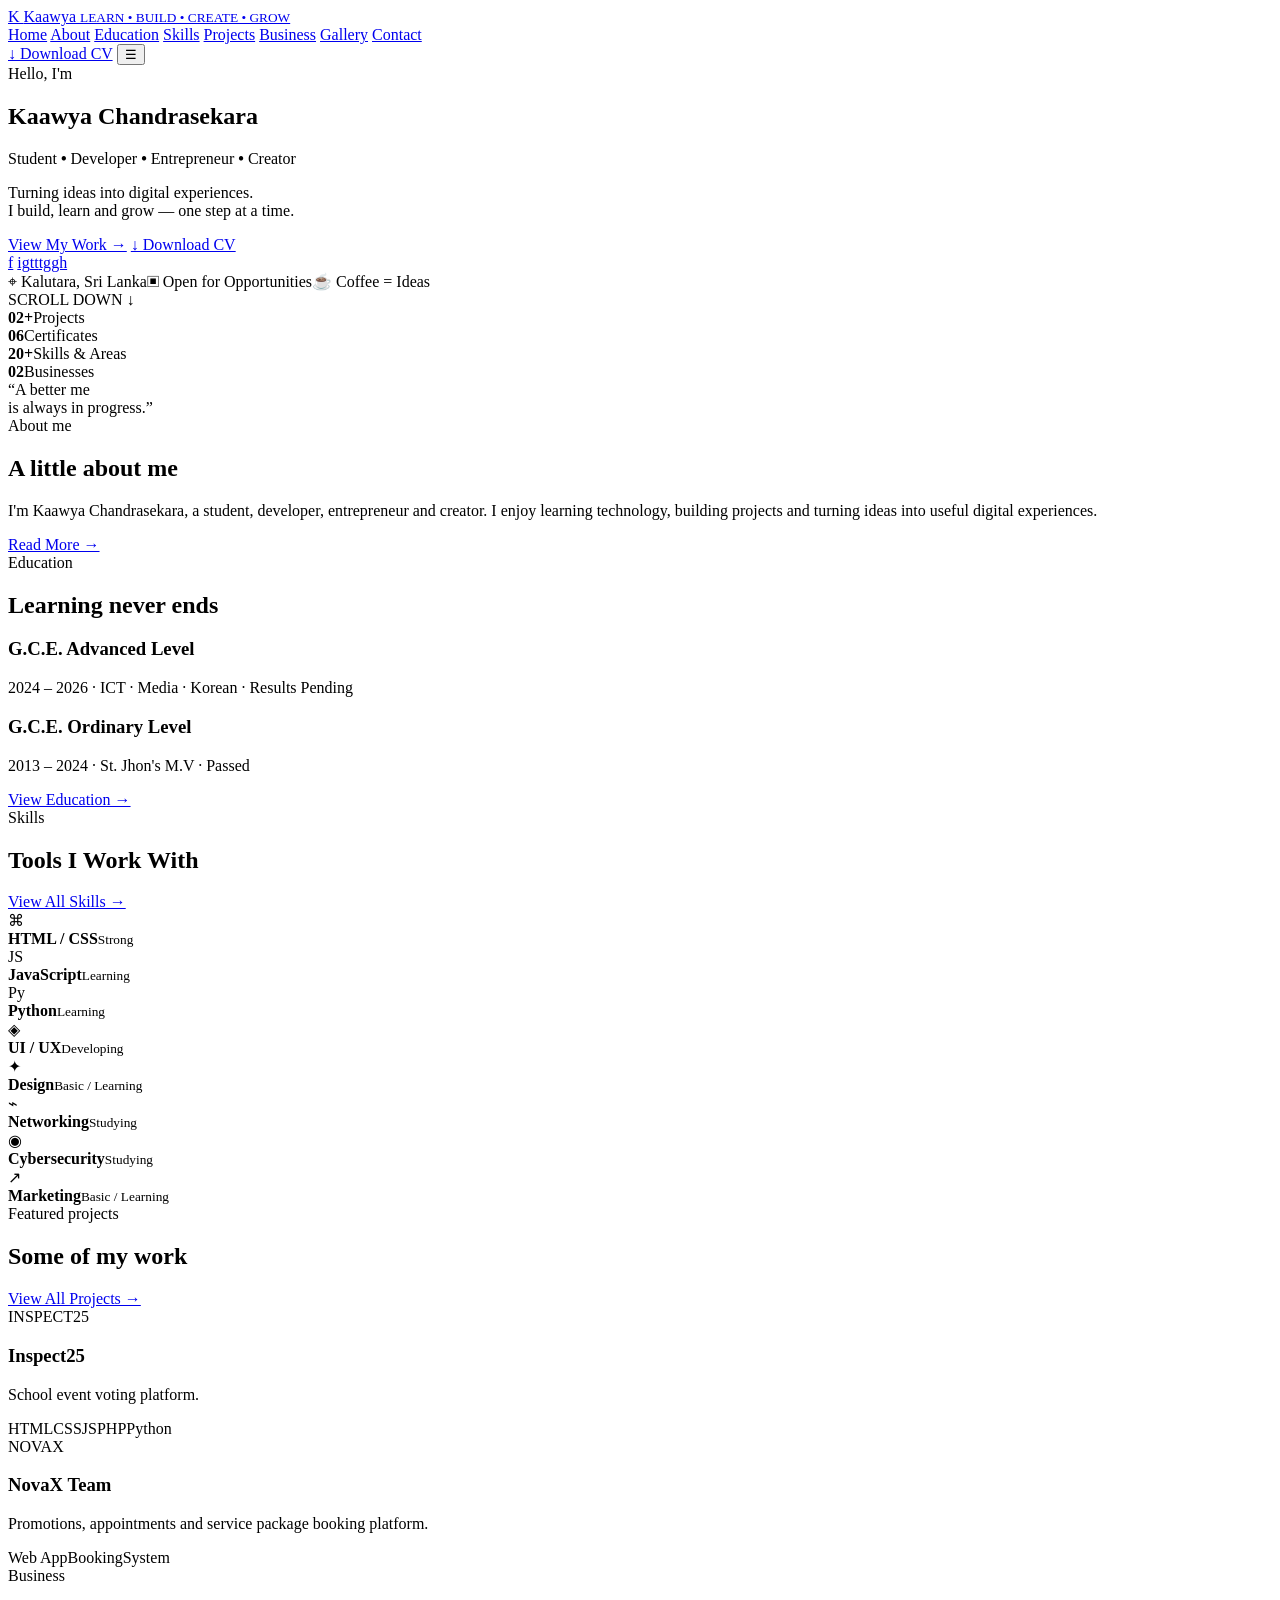
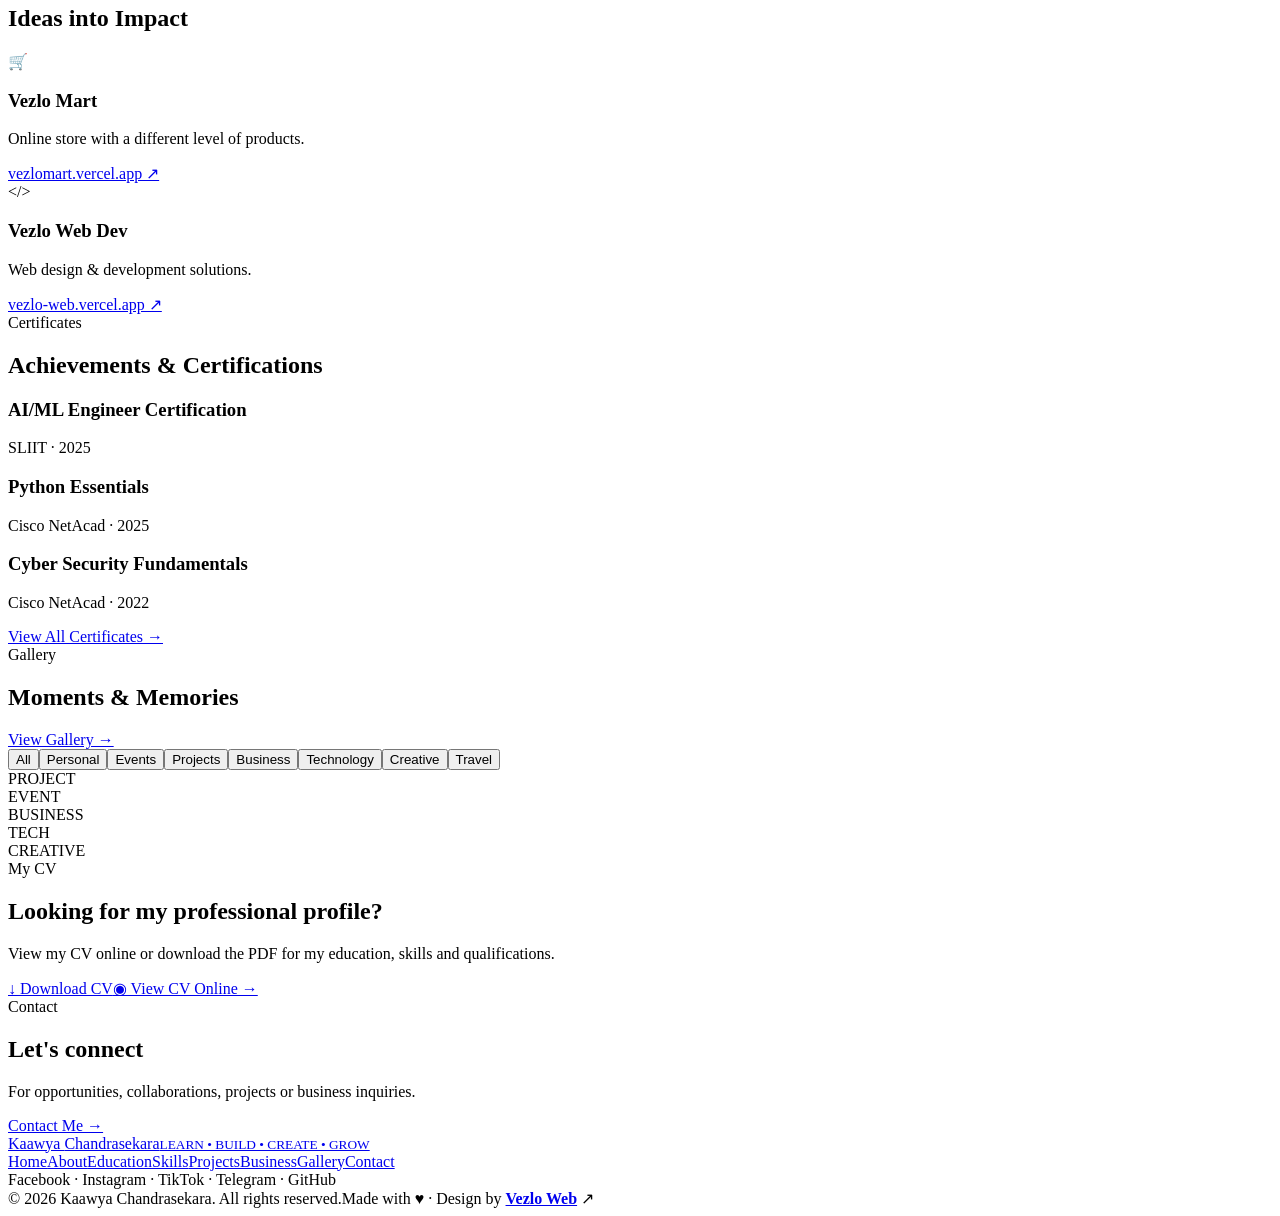
==== commit 55772b21: "Update index.html" ====
--- a/index.html
+++ b/index.html
@@ -1,1527 +1,42 @@
-<!DOCTYPE html>
-<html lang="en" class="no-js">
-<!--
-  ============================================================
-  dmkaawya — Portfolio v1 (SINGLE-FILE BUILD)
-  HTML + CSS + JS all in this one index.html
-  ------------------------------------------------------------
-  ✏️  HOW TO EDIT:
-  1. Contact details / CV / social links → search "SITE_CONFIG"
-  2. Colors & fonts (design tokens)      → search ":root"
-  3. Section content                     → search HERO, ABOUT,
-     SKILLS, EXPERIENCE, PROJECTS, VENTURES, CONTACT
-  ============================================================
--->
-<head>
-  <meta charset="UTF-8">
-  <meta name="viewport" content="width=device-width, initial-scale=1">
-  <script>document.documentElement.classList.replace("no-js", "js");</script>
+<!doctype html>
+<html lang="en">
+  <head>
+    <meta charset="utf-8">
+    <meta name="viewport" content="width=device-width,initial-scale=1">
+    <meta name="description" content="Kaawya Chandrasekara — Student, Developer, Entrepreneur, Creator">
+    <title>Kaawya Chandrasekara | Portfolio</title>
+    <link rel="stylesheet" href="assets/css/style.css">
+  </head>
+  <body>
+    <header class="nav">
+      <div class="container nav-inner">
+        <a class="brand" href="index.html">K <span>Kaawya</span>
+          <small>LEARN • BUILD • CREATE • GROW</small></a>
+        <nav class="links">
+          <a class="active" href="index.html">Home</a>
+          <a href="about.html">About</a>
+          <a href="education.html">Education</a>
+          <a href="skills.html">Skills</a>
+          <a href="projects.html">Projects</a>
+          <a href="business.html">Business</a>
+          <a href="gallery.html">Gallery</a>
+          <a href="contact.html">Contact</a>
+        </nav>
+        <div class="nav-actions">
+          <a class="cv-btn" href="cv.html">↓ Download CV</a>
+          <button class="hamb">☰</button>
+        </div></div></header>
+    <main>
+      <section class="hero"><div class="hero-inner">
+        <div class="hero-copy">
+          <div class="hello">Hello, I'm</div>
+          <h1>Kaawya <span>Chandrasekara</span></h1>
+          <div class="roles">Student <b>•</b> Developer <b>•</b> Entrepreneur <b>•</b> Creator</div>
+          <p class="hero-desc">Turning ideas into digital experiences.<br>I build, learn and grow — one step at a time.</p>
+          <div class="hero-actions">
+            <a class="btn primary" href="projects.html">View My Work →</a>
+            <a class="btn" href="cv.html">↓ Download CV</a></div>
+          <div class="socials">
+            <a href="https://facebook.com/dmkaawya" target="_blank">f</a>
+            <a href="https://instagram.com/dmkaawya" target="_blank">ig</a><a href="https://tiktok.com/@dmkaawya" target="_blank">tt</a><a href="https://t.me/dmkaawya" target="_blank">tg</a><a href="https://github.com/" target="_blank">gh</a></div><div class="meta"><span>⌖ Kalutara, Sri Lanka</span><span>▣ Open for Opportunities</span><span>☕ Coffee = Ideas</span></div></div><div class="scroll">SCROLL DOWN ↓</div></div></section><section class="stats container"><div class="stats-grid"><div class="stat"><strong>02+</strong><span>Projects</span></div><div class="stat"><strong>06</strong><span>Certificates</span></div><div class="stat"><strong>20+</strong><span>Skills & Areas</span></div><div class="stat"><strong>02</strong><span>Businesses</span></div><div class="stat quote">“A better me<br>is always in progress.”</div></div></section><section class="section"><div class="container grid2"><div class="card about-card"><div class="eyebrow">About me</div><h2 class="section-title">A little <span>about me</span></h2><p>I'm Kaawya Chandrasekara, a student, developer, entrepreneur and creator. I enjoy learning technology, building projects and turning ideas into useful digital experiences.</p><a class="btn" href="about.html">Read More →</a></div><div class="card"><div class="eyebrow">Education</div><h2 class="section-title">Learning <span>never ends</span></h2><div class="edu-item"><h3>G.C.E. Advanced Level</h3><p class="muted">2024 – 2026 · ICT · Media · Korean · Results Pending</p></div><div class="edu-item"><h3>G.C.E. Ordinary Level</h3><p class="muted">2013 – 2024 · St. Jhon's M.V · Passed</p></div><a class="btn" href="education.html">View Education →</a></div></div></section><section class="section"><div class="container"><div class="section-head"><div><div class="eyebrow">Skills</div><h2 class="section-title">Tools I <span>Work With</span></h2></div><a class="btn" href="skills.html">View All Skills →</a></div><div class="skills-grid"><div class="skill"><div class="ico">⌘</div><b>HTML / CSS</b><small>Strong</small></div><div class="skill"><div class="ico">JS</div><b>JavaScript</b><small>Learning</small></div><div class="skill"><div class="ico">Py</div><b>Python</b><small>Learning</small></div><div class="skill"><div class="ico">◈</div><b>UI / UX</b><small>Developing</small></div><div class="skill"><div class="ico">✦</div><b>Design</b><small>Basic / Learning</small></div><div class="skill"><div class="ico">⌁</div><b>Networking</b><small>Studying</small></div><div class="skill"><div class="ico">◉</div><b>Cybersecurity</b><small>Studying</small></div><div class="skill"><div class="ico">↗</div><b>Marketing</b><small>Basic / Learning</small></div></div></div></section><section class="section"><div class="container"><div class="section-head"><div><div class="eyebrow">Featured projects</div><h2 class="section-title">Some of <span>my work</span></h2></div><a class="btn" href="projects.html">View All Projects →</a></div><div class="cards"><article class="project"><div class="project-media">INSPECT25</div><div class="project-body"><h3>Inspect25</h3><p>School event voting platform.</p><span class="tag">HTML</span><span class="tag">CSS</span><span class="tag">JS</span><span class="tag">PHP</span><span class="tag">Python</span></div></article><article class="project"><div class="project-media">NOVAX</div><div class="project-body"><h3>NovaX Team</h3><p>Promotions, appointments and service package booking platform.</p><span class="tag">Web App</span><span class="tag">Booking</span><span class="tag">System</span></div></article></div></div></section><section class="section"><div class="container grid2"><div class="card"><div class="eyebrow">Business</div><h2 class="section-title">Ideas into <span>Impact</span></h2><div class="business-grid"><article class="business"><div class="icon">🛒</div><div class="business-body"><h3>Vezlo Mart</h3><p>Online store with a different level of products.</p><a href="https://vezlomart.vercel.app/" target="_blank" class="muted">vezlomart.vercel.app ↗</a></div></article><article class="business"><div class="icon">&lt;/&gt;</div><div class="business-body"><h3>Vezlo Web Dev</h3><p>Web design & development solutions.</p><a href="https://vezlo-web.vercel.app/" target="_blank" class="muted">vezlo-web.vercel.app ↗</a></div></article></div></div><div class="card"><div class="eyebrow">Certificates</div><h2 class="section-title">Achievements & <span>Certifications</span></h2><div class="edu-item"><h3>AI/ML Engineer Certification</h3><p class="muted">SLIIT · 2025</p></div><div class="edu-item"><h3>Python Essentials</h3><p class="muted">Cisco NetAcad · 2025</p></div><div class="edu-item"><h3>Cyber Security Fundamentals</h3><p class="muted">Cisco NetAcad · 2022</p></div><a class="btn" href="certificates.html">View All Certificates →</a></div></div></section><section class="section"><div class="container"><div class="section-head"><div><div class="eyebrow">Gallery</div><h2 class="section-title">Moments & <span>Memories</span></h2></div><a class="btn" href="gallery.html">View Gallery →</a></div><div class="filters"><button class="filter active">All</button><button class="filter">Personal</button><button class="filter">Events</button><button class="filter">Projects</button><button class="filter">Business</button><button class="filter">Technology</button><button class="filter">Creative</button><button class="filter">Travel</button></div><div class="gallery-grid"><div class="gallery-item"></div><div class="gallery-item">PROJECT</div><div class="gallery-item">EVENT</div><div class="gallery-item">BUSINESS</div><div class="gallery-item">TECH</div><div class="gallery-item">CREATIVE</div></div></div></section><section class="section"><div class="container cv-banner"><div><div class="eyebrow">My CV</div><h2>Looking for my <span>professional profile?</span></h2><p class="muted">View my CV online or download the PDF for my education, skills and qualifications.</p></div><div><a class="btn primary" href="cv.html">↓ Download CV</a><a class="btn" href="cv.html">◉ View CV Online →</a></div></div></section><section class="section"><div class="container"><div class="section-head"><div><div class="eyebrow">Contact</div><h2 class="section-title">Let's <span>connect</span></h2><p class="muted">For opportunities, collaborations, projects or business inquiries.</p></div><a class="btn primary" href="contact.html">Contact Me →</a></div></div></section></main><footer class="footer"><div class="container footer-grid"><div><a class="brand" href="index.html">Kaawya <span>Chandrasekara</span><small>LEARN • BUILD • CREATE • GROW</small></a></div><nav><a href="index.html">Home</a><a href="about.html">About</a><a href="education.html">Education</a><a href="skills.html">Skills</a><a href="projects.html">Projects</a><a href="business.html">Business</a><a href="gallery.html">Gallery</a><a href="contact.html">Contact</a></nav><div class="footer-social">Facebook · Instagram · TikTok · Telegram · GitHub</div></div><div class="container footer-bottom"><span>© 2026 Kaawya Chandrasekara. All rights reserved.</span><span>Made with <strong>♥</strong> · Design by <a href="https://vezlo-web.vercel.app/" target="_blank"><strong>Vezlo Web</strong></a> ↗</span></div></footer><script src="assets/js/main.js"></script></body></html>
 
-  <!-- ===================== SEO ===================== -->
-  <title>Kaawya Chandrasekara — @dmkaawya · Business · Sri Lanka</title>
-  <meta name="description" content="Official website of Kaawya Chandrasekara (@dmkaawya), based in Sri Lanka. Projects, ventures and ways to connect — discipline on the way.">
-  <meta name="author" content="Kaawya Chandrasekara">
-  <meta name="theme-color" content="#0a0a0d">
-  <!-- TODO: update canonical if/when the domain changes -->
-  <link rel="canonical" href="https://dmkaawya.vercel.app/">
-
-  <!-- Open Graph -->
-  <meta property="og:type" content="website">
-  <meta property="og:site_name" content="Kaawya Chandrasekara">
-  <meta property="og:title" content="Kaawya Chandrasekara — @dmkaawya · Business · Sri Lanka">
-  <meta property="og:description" content="Official website of Kaawya Chandrasekara (@dmkaawya). Discipline on the way.">
-  <meta property="og:url" content="https://dmkaawya.vercel.app/">
-  <!-- PLACEHOLDER: add a real 1200×630 cover image at this path -->
-  <meta property="og:image" content="https://dmkaawya.vercel.app/assets/img/og-cover.jpg">
-
-  <!-- Twitter -->
-  <meta name="twitter:card" content="summary_large_image">
-  <meta name="twitter:title" content="Kaawya Chandrasekara — @dmkaawya">
-  <meta name="twitter:description" content="Official website of Kaawya Chandrasekara (@dmkaawya). Discipline on the way.">
-  <meta name="twitter:image" content="https://dmkaawya.vercel.app/assets/img/og-cover.jpg">
-
-  <!-- Favicon: inline SVG monogram (replace with /favicon.ico later) -->
-  <link rel="icon" href="data:image/svg+xml,%3Csvg%20xmlns='http://www.w3.org/2000/svg'%20viewBox='0%200%2064%2064'%3E%3Crect%20width='64'%20height='64'%20rx='14'%20fill='%23e5342b'/%3E%3Ctext%20x='32'%20y='45'%20font-family='Arial,sans-serif'%20font-size='36'%20font-weight='700'%20text-anchor='middle'%20fill='%23ffffff'%3EK%3C/text%3E%3C/svg%3E">
-
-  <!-- Fonts -->
-  <link rel="preconnect" href="https://fonts.googleapis.com">
-  <link rel="preconnect" href="https://fonts.gstatic.com" crossorigin>
-  <link href="https://fonts.googleapis.com/css2?family=Bricolage+Grotesque:opsz,wght@12..96,500..800&family=Instrument+Serif:ital@1&family=Manrope:wght@400..700&display=swap" rel="stylesheet">
-
-  <!-- Structured data: only confirmed facts -->
-  <script type="application/ld+json">
-  {
-    "@context": "https://schema.org",
-    "@type": "Person",
-    "name": "Kaawya Chandrasekara",
-    "alternateName": "dmkaawya",
-    "url": "https://dmkaawya.vercel.app/",
-    "address": { "@type": "PostalAddress", "addressCountry": "LK" }
-  }
-  </script>
-
-  <!-- ================================================================
-       STYLES  (search ":root" for design tokens)
-  ================================================================= -->
-  <style>
-    /* ---------- 1. Tokens ---------- */
-    :root{
-      --bg:            #0a0a0d;
-      --bg-raise:      #0d0c11;
-      --surface:       #141319;
-      --line:          rgba(255,255,255,.09);
-      --text:          #f4f1ec;
-      --muted:         #a9a4b2;
-      --accent:        #e5342b;
-      --accent-strong: #ff5b4d;
-      --accent-soft:   rgba(229,52,43,.13);
-      --ok:            #7fd6a4;
-      --err:           #ff9a8d;
-      --radius:        18px;
-      --container:     1180px;
-      --header-h:      72px;
-      --font-display:  "Bricolage Grotesque", "Arial Black", sans-serif;
-      --font-body:     "Manrope", "Helvetica Neue", Arial, sans-serif;
-      --font-serif:    "Instrument Serif", Georgia, serif;
-    }
-
-    /* ---------- 2. Reset & base ---------- */
-    *,*::before,*::after{ box-sizing:border-box; margin:0; padding:0; }
-
-    html{
-      scroll-behavior:smooth;
-      scroll-padding-top:calc(var(--header-h) + 16px);
-      overflow-x:hidden;
-      -webkit-text-size-adjust:100%;
-    }
-    html.nav-locked{ overflow:hidden; }
-
-    body{
-      background:var(--bg);
-      color:var(--text);
-      font-family:var(--font-body);
-      font-size:1rem;
-      line-height:1.65;
-      overflow-x:hidden;
-      -webkit-font-smoothing:antialiased;
-    }
-
-    img,svg{ max-width:100%; display:block; }
-    a{ color:inherit; }
-    ul,ol{ list-style:none; }
-    button{ font:inherit; color:inherit; background:none; border:0; cursor:pointer; }
-    input,textarea,select{ font:inherit; color:inherit; }
-    h1,h2,h3,h4{ font-family:var(--font-display); line-height:1.1; }
-    code{ font-family:ui-monospace, "SF Mono", Menlo, Consolas, monospace; font-size:.9em; color:var(--accent-strong); }
-
-    ::selection{ background:var(--accent); color:#160708; }
-
-    ::-webkit-scrollbar{ width:10px; }
-    ::-webkit-scrollbar-track{ background:var(--bg); }
-    ::-webkit-scrollbar-thumb{ background:#27242e; border-radius:8px; }
-
-    :focus-visible{ outline:2px solid var(--accent-strong); outline-offset:3px; border-radius:4px; }
-
-    .container{ width:min(100% - clamp(2rem, 5vw, 4rem), var(--container)); margin-inline:auto; }
-
-    /* ---------- 3. Icons ---------- */
-    .icon-f{ fill:currentColor; stroke:none; width:20px; height:20px; }
-    .icon-s{ fill:none; stroke:currentColor; stroke-width:2; stroke-linecap:round; stroke-linejoin:round; width:20px; height:20px; }
-
-    /* ---------- 4. Buttons ---------- */
-    .btn{
-      display:inline-flex; align-items:center; justify-content:center; gap:.55rem;
-      padding:.8rem 1.5rem; min-height:46px;
-      border:1px solid transparent; border-radius:999px;
-      font-weight:700; font-size:.95rem; white-space:nowrap; text-decoration:none;
-      transition:transform .2s ease, background .2s ease, border-color .2s ease,
-                 color .2s ease, box-shadow .2s ease;
-    }
-    .btn svg{ width:18px; height:18px; }
-    .btn-primary{ background:var(--accent); color:#1b0708; }
-    .btn-primary:hover{ background:#ff4638; transform:translateY(-2px); box-shadow:0 12px 28px -12px rgba(229,52,43,.6); }
-    .btn-ghost{ background:rgba(255,255,255,.03); border-color:rgba(255,255,255,.18); color:var(--text); }
-    .btn-ghost:hover{ border-color:rgba(255,255,255,.42); background:rgba(255,255,255,.07); transform:translateY(-2px); }
-    .btn-sm{ padding:.55rem 1.15rem; min-height:40px; font-size:.875rem; }
-    .btn-lg{ padding:1rem 1.9rem; min-height:52px; font-size:1rem; }
-
-    .icon-btn{
-      display:grid; place-items:center; width:40px; height:40px;
-      border:1px solid var(--line); border-radius:12px; color:var(--muted);
-      transition:color .2s, border-color .2s, transform .2s;
-    }
-    .icon-btn:hover{ color:var(--text); border-color:rgba(255,255,255,.4); transform:translateY(-2px); }
-    .icon-btn svg{ width:17px; height:17px; }
-
-    /* ---------- 5. Skip link ---------- */
-    .skip-link{
-      position:fixed; top:-100px; left:1rem; z-index:200;
-      background:var(--accent); color:#1b0708; font-weight:700;
-      padding:.7rem 1.2rem; border-radius:0 0 12px 12px; text-decoration:none;
-      transition:top .2s;
-    }
-    .skip-link:focus{ top:0; }
-
-    /* ---------- 6. Header & navigation ---------- */
-    .site-header{
-      position:fixed; inset:0 0 auto 0; z-index:80;
-      border-bottom:1px solid transparent;
-      transition:background .3s, border-color .3s, backdrop-filter .3s;
-    }
-    .site-header.is-scrolled{
-      background:rgba(10,10,13,.8);
-      -webkit-backdrop-filter:blur(14px); backdrop-filter:blur(14px);
-      border-bottom-color:var(--line);
-    }
-    body.nav-open .site-header{ background:transparent; border-bottom-color:transparent; -webkit-backdrop-filter:none; backdrop-filter:none; }
-
-    .header-inner{ display:flex; align-items:center; justify-content:space-between; height:var(--header-h); }
-
-    .brand{
-      display:inline-flex; align-items:center; gap:.65rem;
-      font-family:var(--font-display); font-weight:700; font-size:1.02rem;
-      letter-spacing:.02em; text-decoration:none;
-    }
-    .brand-mark{
-      display:grid; place-items:center; width:38px; height:38px;
-      border-radius:11px; background:var(--accent); color:#1b0708;
-      font-weight:800; font-size:.9rem;
-    }
-
-    /* Mobile drawer (base) */
-    .nav-toggle{
-      display:grid; place-items:center; width:46px; height:46px;
-      border:1px solid var(--line); border-radius:12px;
-      background:rgba(255,255,255,.04); z-index:90;
-    }
-    .nav-toggle-box{ position:relative; width:20px; height:14px; }
-    .nav-toggle-line{
-      position:absolute; left:0; right:0; height:2px; border-radius:2px;
-      background:var(--text); transition:transform .3s ease;
-    }
-    .nav-toggle-line:nth-child(1){ top:0; }
-    .nav-toggle-line:nth-child(2){ bottom:0; }
-    body.nav-open .nav-toggle-line:nth-child(1){ transform:translateY(6px) rotate(45deg); }
-    body.nav-open .nav-toggle-line:nth-child(2){ transform:translateY(-6px) rotate(-45deg); }
-
-    .nav-scrim{
-      position:fixed; inset:0; z-index:65;
-      background:rgba(5,5,8,.6); -webkit-backdrop-filter:blur(2px); backdrop-filter:blur(2px);
-      opacity:0; pointer-events:none; transition:opacity .35s ease;
-    }
-    body.nav-open .nav-scrim{ opacity:1; pointer-events:auto; }
-
-    .site-nav{
-      position:fixed; top:0; right:0; bottom:0; z-index:70;
-      width:min(340px, 88vw);
-      display:flex; flex-direction:column;
-      padding:calc(var(--header-h) + 1.5rem) 1.75rem 2rem;
-      background:#121016; border-left:1px solid var(--line);
-      overflow-y:auto;
-      transform:translateX(105%); visibility:hidden;
-      transition:transform .45s cubic-bezier(.22,1,.36,1), visibility 0s linear .5s;
-    }
-    body.nav-open .site-nav{
-      transform:translateX(0); visibility:visible;
-      transition:transform .45s cubic-bezier(.22,1,.36,1), visibility 0s;
-    }
-
-    .nav-list{ display:flex; flex-direction:column; }
-    .nav-link{
-      display:flex; flex-direction:column; gap:.1rem;
-      padding:.7rem 0; border-bottom:1px solid var(--line);
-      font-family:var(--font-display); font-weight:700; font-size:1.6rem;
-      text-decoration:none; transition:color .2s;
-    }
-    .nav-num{
-      font-family:var(--font-body); font-weight:600; font-size:.72rem;
-      letter-spacing:.14em; color:var(--accent-strong);
-    }
-    .nav-link:hover, .nav-link.is-active{ color:var(--accent-strong); }
-
-    .nav-foot{ margin-top:auto; padding-top:1.5rem; display:grid; gap:1rem; }
-    .nav-cta{ width:100%; }
-    .nav-foot-note{ color:var(--muted); font-size:.85rem; }
-
-    /* ---------- 7. Hero ---------- */
-    .hero{
-      position:relative; overflow:hidden;
-      display:flex; align-items:center;
-      min-height:100vh; min-height:100svh;
-      padding-top:var(--header-h);
-    }
-    .hero-scene{ position:absolute; inset:0; pointer-events:none; }
-    .hero-scene::before{
-      content:""; position:absolute; inset:0;
-      background:
-        radial-gradient(120% 90% at 76% 68%, rgba(229,52,43,.2), transparent 58%),
-        linear-gradient(180deg, #09090c 0%, #0d0a0e 45%, #1c0f13 78%, #261116 100%);
-    }
-    .ridge{ position:absolute; left:0; right:0; bottom:0; will-change:transform; }
-    .ridge-far{
-      height:52%; background:#1c1418;
-      clip-path:polygon(0% 62%, 6% 44%, 12% 58%, 19% 34%, 26% 56%, 33% 40%, 41% 60%, 49% 30%, 57% 52%, 64% 38%, 72% 58%, 80% 36%, 88% 54%, 95% 40%, 100% 56%, 100% 100%, 0% 100%);
-    }
-    .sun{
-      position:absolute; right:14%; bottom:30%;
-      width:clamp(220px, 42vmin, 520px); aspect-ratio:1; border-radius:50%;
-      background:radial-gradient(circle, rgba(255,122,70,.55), rgba(229,52,43,.24) 45%, transparent 72%);
-      filter:blur(8px);
-      animation:sunPulse 9s ease-in-out infinite alternate;
-    }
-    .ridge-mid{
-      height:38%; background:#140f13;
-      clip-path:polygon(0% 70%, 9% 46%, 17% 64%, 28% 38%, 36% 62%, 47% 44%, 55% 66%, 66% 40%, 74% 60%, 85% 42%, 100% 60%, 100% 100%, 0% 100%);
-    }
-    .ridge-near{
-      height:26%; background:#0c0a0d;
-      clip-path:polygon(0% 55%, 12% 34%, 24% 58%, 38% 30%, 52% 56%, 67% 36%, 80% 58%, 92% 40%, 100% 52%, 100% 100%, 0% 100%);
-    }
-    .hero-scene::after{
-      content:""; position:absolute; inset:0;
-      background:linear-gradient(180deg, rgba(9,9,12,.5) 0%, rgba(9,9,12,.12) 35%, rgba(9,9,12,.72) 100%);
-    }
-
-    .hero-inner{
-      position:relative; z-index:2;
-      display:grid; gap:3rem; align-items:center;
-      padding-block:4.5rem 6rem;
-    }
-
-    .hero-eyebrow{
-      display:inline-flex; align-items:center; gap:.55rem; width:fit-content;
-      padding:.5rem .95rem; border:1px solid var(--line); border-radius:999px;
-      background:rgba(255,255,255,.045);
-      font-size:.85rem; color:var(--muted);
-    }
-    .hero-eyebrow svg{ width:15px; height:15px; color:var(--accent-strong); }
-
-    .hero-title{
-      margin:1.2rem 0 .9rem;
-      font-size:clamp(2.6rem, 7.2vw, 5.4rem);
-      font-weight:800; line-height:.98;
-      text-transform:uppercase; letter-spacing:.01em;
-    }
-    .hero-title .dot{ color:var(--accent-strong); }
-
-    .hero-quote{
-      font-family:var(--font-display); font-weight:600;
-      font-size:clamp(1.35rem, 3vw, 2rem);
-    }
-    .hero-quote em, .section-title em{
-      font-family:var(--font-serif); font-style:italic; font-weight:400;
-      color:var(--accent-strong); font-size:1.12em;
-    }
-
-    .hero-lede{ max-width:56ch; margin-top:1rem; color:var(--muted); }
-
-    .hero-cta{ display:flex; flex-wrap:wrap; gap:.9rem; margin-top:1.9rem; }
-
-    /* Profile card */
-    .profile-card{
-      width:min(100%, 400px); justify-self:start;
-      padding:1.8rem; border:1px solid var(--line); border-radius:24px;
-      background:linear-gradient(165deg, rgba(255,255,255,.07), rgba(255,255,255,.02) 55%);
-      -webkit-backdrop-filter:blur(10px); backdrop-filter:blur(10px);
-      box-shadow:0 30px 60px -30px rgba(0,0,0,.65);
-    }
-    .card-top{ display:flex; align-items:center; gap:1.1rem; }
-    .avatar-ring{ position:relative; width:92px; height:92px; flex-shrink:0; }
-    .avatar-ring::before{
-      content:""; position:absolute; inset:0; border-radius:50%;
-      background:conic-gradient(from 0deg, var(--accent), #ff9a6b 25%, transparent 45%, transparent 55%, rgba(229,52,43,.5) 75%, var(--accent));
-      animation:spin 7s linear infinite;
-    }
-    .avatar{
-      position:absolute; inset:4px; border-radius:50%;
-      display:grid; place-items:center;
-      background:radial-gradient(circle at 30% 25%, #2a1e22, #141016);
-      font-family:var(--font-display); font-weight:800; font-size:1.9rem; letter-spacing:.02em;
-    }
-    .card-name{
-      display:flex; align-items:center; gap:.4rem;
-      font-family:var(--font-display); font-weight:700; font-size:1.16rem; line-height:1.25;
-    }
-    .verified{ display:inline-grid; color:#4da3ff; }
-    .verified svg{ width:18px; height:18px; }
-    .card-handle{ color:var(--muted); font-size:.92rem; }
-    .card-divider{ height:1px; background:var(--line); margin:1.25rem 0; }
-    .card-meta{ display:grid; gap:.7rem; }
-    .card-meta li{ display:flex; align-items:center; gap:.7rem; color:var(--muted); font-size:.94rem; }
-    .card-meta svg{ width:16px; height:16px; flex-shrink:0; color:var(--accent-strong); }
-    .card-meta a{ text-decoration:none; transition:color .2s; }
-    .card-meta a:hover{ color:var(--text); }
-
-    .social-row{ display:flex; flex-wrap:wrap; gap:.6rem; margin-top:1.25rem; }
-    .social-link{
-      display:grid; place-items:center; width:42px; height:42px;
-      border:1px solid var(--line); border-radius:12px;
-      background:rgba(255,255,255,.03); color:var(--muted);
-      transition:color .2s, border-color .2s, background .2s, transform .2s;
-    }
-    .social-link svg{ width:18px; height:18px; }
-    .social-link:hover{ color:var(--accent-strong); border-color:rgba(255,255,255,.4); background:var(--accent-soft); transform:translateY(-2px); }
-    .social-link.is-disabled{ opacity:.35; cursor:not-allowed; }
-    .social-link.is-disabled:hover{ color:var(--muted); border-color:var(--line); background:rgba(255,255,255,.03); transform:none; }
-
-    .scroll-cue{
-      position:absolute; left:50%; bottom:1.3rem; z-index:3;
-      display:grid; place-items:center; width:42px; height:42px;
-      border:1px solid var(--line); border-radius:50%;
-      background:rgba(10,10,13,.45); color:var(--muted);
-      transform:translateX(-50%);
-      animation:bob 2.4s ease-in-out infinite;
-      transition:color .2s;
-    }
-    .scroll-cue svg{ width:18px; height:18px; }
-    .scroll-cue:hover{ color:var(--text); }
-
-    /* ---------- 8. Marquee ---------- */
-    .marquee{ overflow:hidden; padding:.95rem 0; border-block:1px solid var(--line); background:var(--bg-raise); }
-    .marquee-track{ display:flex; width:max-content; animation:marquee 32s linear infinite; }
-    .marquee:hover .marquee-track{ animation-play-state:paused; }
-    .marquee-group{
-      display:flex; align-items:center; gap:2.4rem; padding-right:2.4rem;
-      white-space:nowrap;
-      font-family:var(--font-display); font-weight:700; font-size:.85rem;
-      text-transform:uppercase; letter-spacing:.14em; color:var(--muted);
-    }
-    .marquee-group .star{ color:var(--accent-strong); font-size:.7rem; }
-
-    /* ---------- 9. Stub sections (v1 placeholders) ---------- */
-    .stub{ padding-block:clamp(3.5rem, 7vw, 5.5rem); border-top:1px solid var(--line); }
-    .stub-head{ display:flex; align-items:center; gap:1rem; flex-wrap:wrap; }
-    .stub-index{
-      font-family:var(--font-display); font-weight:800; line-height:1;
-      font-size:clamp(2.4rem, 6vw, 4rem);
-      color:rgba(255,255,255,.26);
-    }
-    @supports (-webkit-text-stroke:1px #fff){
-      .stub-index{ color:transparent; -webkit-text-stroke:1.5px rgba(255,255,255,.32); }
-    }
-    .stub-title{ font-size:clamp(1.6rem, 3.4vw, 2.3rem); font-weight:700; }
-    .stub-status{
-      display:inline-flex; align-items:center; gap:.55rem; margin-left:auto;
-      padding:.42rem .85rem; border:1px solid var(--line); border-radius:999px;
-      font-size:.8rem; color:var(--muted);
-    }
-    .pulse-dot{
-      width:8px; height:8px; border-radius:50%; background:var(--accent-strong);
-      animation:pulse 2.2s ease-out infinite;
-    }
-    .stub-panel{
-      display:flex; flex-wrap:wrap; align-items:center; justify-content:space-between; gap:1.1rem;
-      margin-top:1.4rem; padding:clamp(1.4rem, 3vw, 2rem);
-      border:1.5px dashed rgba(255,255,255,.17); border-radius:var(--radius);
-      background:rgba(255,255,255,.015);
-    }
-    .stub-note{ color:var(--muted); max-width:52ch; }
-    .stub-link{
-      display:inline-flex; align-items:center; gap:.5rem;
-      color:var(--accent-strong); font-weight:700; text-decoration:none;
-    }
-    .stub-link svg{ width:17px; height:17px; transition:transform .2s; }
-    .stub-link:hover svg{ transform:translateX(4px); }
-    .stub-link:focus-visible{ outline-color:var(--accent-strong); }
-
-    /* ---------- 10. CTA band ---------- */
-    .cta-band{
-      position:relative; overflow:hidden; text-align:center;
-      padding-block:clamp(5rem, 11vw, 8.5rem);
-      border-top:1px solid var(--line);
-      background:radial-gradient(90% 130% at 50% 118%, rgba(229,52,43,.18), transparent 60%), var(--bg);
-    }
-    .cta-kicker{
-      font-size:.8rem; font-weight:700; letter-spacing:.22em;
-      text-transform:uppercase; color:var(--muted);
-    }
-    .cta-line{
-      margin:.9rem 0 2.2rem;
-      font-family:var(--font-display); font-weight:800;
-      font-size:clamp(2.6rem, 9vw, 7rem); line-height:1;
-      text-transform:uppercase; letter-spacing:-.01em;
-    }
-    .cta-line .stroke{ color:var(--text); }
-    @supports (-webkit-text-stroke:1px #fff){
-      .cta-line .stroke{ color:transparent; -webkit-text-stroke:1.5px rgba(255,255,255,.6); }
-    }
-    .cta-line em{ font-size:.92em; text-transform:none; letter-spacing:0; }
-    .cta-actions{ display:flex; justify-content:center; }
-
-    /* ---------- 11. Contact ---------- */
-    .contact{ padding-block:clamp(4.5rem, 10vw, 7.5rem); border-top:1px solid var(--line); }
-    .contact-grid{ display:grid; gap:3rem; }
-
-    .section-kicker{
-      font-size:.8rem; font-weight:700; letter-spacing:.2em;
-      text-transform:uppercase; color:var(--accent-strong);
-    }
-    .section-title{
-      margin:.9rem 0 1rem;
-      font-size:clamp(2.1rem, 4.6vw, 3.4rem); font-weight:800; line-height:1.05;
-    }
-    .contact-lede{ color:var(--muted); max-width:46ch; }
-
-    .channel-list{ margin-top:1.6rem; border-top:1px solid var(--line); }
-    .channel{
-      display:grid; grid-template-columns:46px minmax(0,1fr);
-      align-items:center; gap:.35rem 1rem;
-      padding:1.05rem 0; border-bottom:1px solid var(--line);
-    }
-    .channel-icon{
-      display:grid; place-items:center; width:46px; height:46px;
-      border-radius:14px; background:var(--accent-soft); color:var(--accent-strong);
-    }
-    .channel-info{ display:grid; gap:.1rem; min-width:0; }
-    .channel-name{ font-weight:700; font-size:.98rem; }
-    .channel-value{ color:var(--muted); font-size:.88rem; overflow-wrap:anywhere; }
-    .channel-actions, .channel-off{ grid-column:2; justify-self:start; }
-    .channel-actions{ display:flex; align-items:center; gap:.55rem; }
-    .channel-off{
-      display:inline-block; padding:.24rem .6rem;
-      border:1px solid var(--line); border-radius:999px;
-      font-size:.7rem; letter-spacing:.07em; text-transform:uppercase; color:var(--muted);
-    }
-    .channel.is-off .channel-actions{ display:none; }
-    .channel:not(.is-off) .channel-off{ display:none; }
-
-    .contact-meta{
-      display:flex; align-items:center; gap:.55rem;
-      margin-top:1.4rem; color:var(--muted); font-size:.9rem;
-    }
-    .contact-meta svg{ width:16px; height:16px; color:var(--accent-strong); }
-
-    /* Form */
-    .contact-form{
-      display:grid; gap:1.15rem;
-      padding:clamp(1.4rem, 3.5vw, 2.1rem);
-      background:var(--surface); border:1px solid var(--line); border-radius:22px;
-    }
-    .field{ display:grid; gap:.45rem; }
-    .field label{ font-size:.86rem; font-weight:700; letter-spacing:.04em; }
-    .field input, .field textarea{
-      width:100%; padding:.85rem 1rem;
-      background:#0f0e13; border:1px solid rgba(255,255,255,.13); border-radius:12px;
-      transition:border-color .2s, box-shadow .2s;
-    }
-    .field textarea{ resize:vertical; min-height:120px; }
-    .field input::placeholder, .field textarea::placeholder{ color:rgba(169,164,178,.65); }
-    .field input:focus-visible, .field textarea:focus-visible{
-      outline:none; border-color:var(--accent); box-shadow:0 0 0 3px var(--accent-soft);
-    }
-    .field.is-invalid input, .field.is-invalid textarea{ border-color:var(--err); }
-    .field-error{ color:var(--err); font-size:.82rem; }
-    .form-submit{ width:100%; }
-    .form-hint{ color:var(--muted); font-size:.85rem; line-height:1.55; }
-    .form-status{ min-height:1.3em; font-size:.92rem; }
-    .form-status.is-ok{ color:var(--ok); }
-    .form-status.is-err{ color:var(--err); }
-
-    /* ---------- 12. Footer ---------- */
-    .site-footer{ border-top:1px solid var(--line); background:var(--bg-raise); padding:2.8rem 0 2rem; }
-    .footer-inner{ display:grid; gap:2rem; }
-    .footer-brand .footer-quote{ margin-top:.9rem; color:var(--muted); font-size:.92rem; }
-    .footer-nav ul{ display:flex; flex-wrap:wrap; gap:.4rem 1.4rem; }
-    .footer-nav a{ color:var(--muted); text-decoration:none; font-size:.92rem; transition:color .2s; }
-    .footer-nav a:hover{ color:var(--text); }
-    .footer-side{ display:grid; gap:1rem; justify-items:start; }
-    .to-top{
-      display:grid; place-items:center; width:44px; height:44px;
-      border:1px solid var(--line); border-radius:50%; color:var(--muted);
-      transition:color .2s, border-color .2s, transform .2s;
-    }
-    .to-top svg{ width:18px; height:18px; }
-    .to-top:hover{ color:var(--accent-strong); border-color:rgba(255,255,255,.4); transform:translateY(-3px); }
-    .footer-meta{ color:var(--muted); font-size:.86rem; }
-    .footer-meta a{ color:var(--text); text-decoration:none; border-bottom:1px solid var(--line); }
-    .footer-meta a:hover{ border-bottom-color:var(--accent-strong); }
-
-    /* ---------- 13. Toast ---------- */
-    .toast{
-      position:fixed; left:50%; bottom:1.5rem; z-index:120;
-      max-width:min(92vw, 480px);
-      padding:.8rem 1.25rem;
-      background:#1d1b23; border:1px solid var(--line); border-radius:999px;
-      box-shadow:0 18px 40px -12px rgba(0,0,0,.7);
-      font-size:.9rem; text-align:center;
-      opacity:0; transform:translate(-50%, 14px); pointer-events:none;
-      transition:opacity .3s ease, transform .3s ease;
-    }
-    .toast.is-show{ opacity:1; transform:translate(-50%, 0); }
-
-    /* ---------- 14. Reveal animations ---------- */
-    html.js .reveal{
-      opacity:0; transform:translateY(24px);
-      transition:opacity .7s ease var(--d, 0s), transform .7s cubic-bezier(.22,1,.36,1) var(--d, 0s);
-    }
-    html.js .reveal.is-visible{ opacity:1; transform:none; }
-
-    /* ---------- 15. Keyframes ---------- */
-    @keyframes spin{ to{ transform:rotate(1turn); } }
-    @keyframes sunPulse{ from{ opacity:.7; } to{ opacity:1; } }
-    @keyframes pulse{
-      0%{ box-shadow:0 0 0 0 rgba(255,91,77,.45); }
-      70%,100%{ box-shadow:0 0 0 8px rgba(255,91,77,0); }
-    }
-    @keyframes bob{
-      0%,100%{ transform:translate(-50%, 0); }
-      50%{ transform:translate(-50%, 8px); }
-    }
-    @keyframes marquee{ to{ transform:translateX(-50%); } }
-
-    /* ===================== Breakpoints ===================== */
-
-    /* ≥ 560px — contact channels go 3-column */
-    @media (min-width:560px){
-      .channel{ grid-template-columns:46px minmax(0,1fr) auto; gap:1rem; }
-      .channel-actions, .channel-off{ grid-column:auto; justify-self:end; }
-    }
-
-    /* ≥ 768px — footer row */
-    @media (min-width:768px){
-      .footer-inner{ grid-template-columns:1fr auto auto; align-items:start; gap:3rem; }
-      .footer-side{ justify-items:end; text-align:right; }
-    }
-
-    /* ≥ 901px — desktop navigation + two-column hero */
-    @media (min-width:901px){
-      .nav-toggle, .nav-scrim{ display:none; }
-      .site-nav{
-        position:static; width:auto; height:auto; overflow:visible;
-        flex-direction:row; align-items:center; gap:1.7rem;
-        margin-left:auto; padding:0;
-        background:transparent; border:0;
-        transform:none; visibility:visible;
-        transition:none;
-      }
-      .nav-list{ flex-direction:row; gap:1.45rem; }
-      .nav-link{
-        flex-direction:row; position:relative;
-        padding:.3rem 0; border:0;
-        font-family:var(--font-body); font-weight:600; font-size:.92rem;
-        color:var(--muted);
-      }
-      .nav-num{ display:none; }
-      .nav-link::after{
-        content:""; position:absolute; left:0; right:0; bottom:-2px; height:2px;
-        background:var(--accent); transform:scaleX(0); transform-origin:left;
-        transition:transform .25s ease;
-      }
-      .nav-link:hover{ color:var(--text); }
-      .nav-link:hover::after, .nav-link.is-active::after{ transform:scaleX(1); }
-      .nav-link.is-active{ color:var(--text); }
-      .nav-foot{ margin:0; padding:0; display:block; }
-      .nav-cta{ width:auto; }
-      .nav-foot-note{ display:none; }
-
-      .hero-inner{
-        grid-template-columns:minmax(0, 1.15fr) minmax(0, .85fr);
-        gap:4rem; padding-block:5.5rem 7rem;
-      }
-      .profile-card{ justify-self:end; }
-    }
-
-    /* ≤ 640px — mobile compaction */
-    @media (max-width:640px){
-      .hero-cta .btn{ flex:1 1 100%; }
-      .stub-panel{ flex-direction:column; align-items:flex-start; }
-      .scroll-cue{ display:none; }
-      .marquee-group{ font-size:.78rem; gap:1.8rem; padding-right:1.8rem; }
-    }
-
-    /* ≤ 560px — buttons & cards full width */
-    @media (max-width:560px){
-      .profile-card{ width:100%; }
-      .contact-form{ padding:1.25rem; }
-    }
-
-    /* ≥ 1024px — contact two-column */
-    @media (min-width:1024px){
-      .contact-grid{ grid-template-columns:minmax(0, 5fr) minmax(0, 6fr); gap:4.5rem; }
-    }
-
-    /* ≥ 1440px — large desktop */
-    @media (min-width:1440px){
-      :root{ --container:1280px; }
-    }
-
-    /* ≥ 1920px — extra-large */
-    @media (min-width:1920px){
-      :root{ --container:1360px; }
-      body{ font-size:1.05rem; }
-    }
-
-    /* Short viewports */
-    @media (max-height:600px){
-      .hero{ min-height:auto; }
-    }
-
-    /* ---------- Reduced motion ---------- */
-    @media (prefers-reduced-motion: reduce){
-      *, *::before, *::after{
-        animation-duration:.01ms !important;
-        animation-iteration-count:1 !important;
-        transition-duration:.01ms !important;
-      }
-      html{ scroll-behavior:auto; }
-      html.js .reveal{ opacity:1; transform:none; }
-      .marquee-track, .avatar-ring::before, .sun, .scroll-cue{ animation:none !important; }
-    }
-  </style>
-</head>
-<body>
-
-  <a class="skip-link" href="#main">Skip to main content</a>
-
-  <!-- ===================== ICON SPRITE (inline, zero requests) ===================== -->
-  <svg xmlns="http://www.w3.org/2000/svg" style="display:none" aria-hidden="true">
-    <symbol id="i-youtube" viewBox="0 0 24 24"><path d="M23.498 6.186a3.016 3.016 0 0 0-2.122-2.136C19.505 3.545 12 3.545 12 3.545s-7.505 0-9.377.505A3.017 3.017 0 0 0 .502 6.186C0 8.07 0 12 0 12s0 3.93.502 5.814a3.016 3.016 0 0 0 2.122 2.136c1.871.505 9.376.505 9.376.505s7.505 0 9.377-.505a3.015 3.015 0 0 0 2.122-2.136C24 15.93 24 12 24 12s0-3.93-.502-5.814zM9.545 15.568V8.432L15.818 12l-6.273 3.568z"/></symbol>
-    <symbol id="i-facebook" viewBox="0 0 24 24"><path d="M24 12.073c0-6.627-5.373-12-12-12s-12 5.373-12 12c0 5.99 4.388 10.954 10.125 11.854v-8.385H7.078v-3.47h3.047V9.43c0-3.007 1.792-4.669 4.533-4.669 1.312 0 2.686.235 2.686.235v2.953H15.83c-1.491 0-1.956.925-1.956 1.874v2.25h3.328l-.532 3.47h-2.796v8.385C19.612 23.027 24 18.062 24 12.073z"/></symbol>
-    <symbol id="i-tiktok" viewBox="0 0 24 24"><path d="M12.525.02c1.31-.02 2.61-.01 3.91-.02.08 1.53.63 3.09 1.75 4.17 1.12 1.11 2.7 1.62 4.24 1.79v4.03c-1.44-.05-2.89-.35-4.2-.97-.57-.26-1.1-.59-1.62-.93-.01 2.92.01 5.84-.02 8.75-.08 1.4-.54 2.79-1.35 3.94-1.31 1.92-3.58 3.17-5.91 3.21-1.43.08-2.86-.31-4.08-1.03-2.02-1.19-3.44-3.37-3.65-5.71-.02-.5-.03-1-.01-1.49.18-1.9 1.12-3.72 2.58-4.96 1.66-1.44 3.98-2.13 6.15-1.72.02 1.48-.04 2.96-.04 4.44-.99-.32-2.15-.23-3.02.37-.63.41-1.11 1.04-1.36 1.75-.21.51-.15 1.07-.14 1.61.24 1.64 1.82 3.02 3.5 2.87 1.12-.01 2.19-.66 2.77-1.61.19-.33.4-.67.41-1.06.1-1.79.06-3.57.07-5.36.01-4.03-.01-8.05.02-12.07z"/></symbol>
-    <symbol id="i-x" viewBox="0 0 24 24"><path d="M18.901 1.153h3.68l-8.04 9.19L24 22.846h-7.406l-5.8-7.584-6.638 7.584H.474l8.6-9.83L0 1.154h7.594l5.243 6.932ZM17.61 20.644h2.039L6.486 3.24H4.298Z"/></symbol>
-    <symbol id="i-instagram" viewBox="0 0 24 24"><rect x="2.6" y="2.6" width="18.8" height="18.8" rx="5.4"/><circle cx="12" cy="12" r="4.1"/><circle cx="17.4" cy="6.6" r="1.15" fill="currentColor" stroke="none"/></symbol>
-    <symbol id="i-telegram" viewBox="0 0 24 24"><path d="M11.944 0A12 12 0 0 0 0 12a12 12 0 0 0 12 12 12 12 0 0 0 12-12A12 12 0 0 0 12 0a12 12 0 0 0-.056 0zm4.962 7.224c.1-.002.321.023.465.14a.506.506 0 0 1 .171.325c.016.093.036.306.02.472-.18 1.898-.962 6.502-1.36 8.627-.168.9-.499 1.201-.82 1.23-.696.065-1.225-.46-1.9-.902-1.056-.693-1.653-1.124-2.678-1.8-1.185-.78-.417-1.21.258-1.91.177-.184 3.247-2.977 3.307-3.23.007-.032.014-.15-.056-.212s-.174-.041-.249-.024c-.106.024-1.793 1.14-5.061 3.345-.48.33-.913.49-1.302.48-.428-.008-1.252-.241-1.865-.44-.752-.245-1.349-.374-1.297-.789.027-.216.325-.437.893-.663 3.498-1.524 5.83-2.529 6.998-3.014 3.332-1.386 4.025-1.627 4.476-1.635z"/></symbol>
-    <symbol id="i-linkedin" viewBox="0 0 24 24"><path d="M20.447 20.452h-3.554v-5.569c0-1.328-.027-3.037-1.852-3.037-1.853 0-2.136 1.445-2.136 2.939v5.667H9.351V9h3.414v1.561h.046c.477-.9 1.637-1.85 3.37-1.85 3.601 0 4.267 2.37 4.267 5.455v6.286zM5.337 7.433c-1.144 0-2.063-.926-2.063-2.065 0-1.138.92-2.063 2.063-2.063 1.14 0 2.064.925 2.064 2.063 0 1.139-.925 2.065-2.064 2.065zm1.782 13.019H3.555V9h3.564v11.452zM22.225 0H1.771C.792 0 0 .774 0 1.729v20.542C0 23.227.792 24 1.771 24h20.451C23.2 24 24 23.227 24 22.271V1.729C24 .774 23.2 0 22.222 0h.003z"/></symbol>
-    <symbol id="i-whatsapp" viewBox="0 0 24 24"><path d="M17.472 14.382c-.297-.149-1.758-.867-2.03-.967-.273-.099-.471-.148-.67.15-.197.297-.767.966-.94 1.164-.173.199-.347.223-.644.075-.297-.15-1.255-.463-2.39-1.475-.883-.788-1.48-1.761-1.653-2.059-.173-.297-.018-.458.13-.606.134-.133.298-.347.446-.52.149-.174.198-.298.298-.497.099-.198.05-.371-.025-.52-.075-.149-.669-1.612-.916-2.207-.242-.579-.487-.5-.669-.51-.173-.008-.371-.01-.57-.01-.198 0-.52.074-.792.372-.272.297-1.04 1.016-1.04 2.479 0 1.462 1.065 2.875 1.213 3.074.149.198 2.096 3.2 5.077 4.487.709.306 1.262.489 1.694.625.712.227 1.36.195 1.871.118.571-.085 1.758-.719 2.006-1.413.248-.694.248-1.289.173-1.413-.074-.124-.272-.198-.57-.347m-5.421 7.403h-.004a9.87 9.87 0 0 1-5.031-1.378l-.361-.214-3.741.982.998-3.648-.235-.374a9.86 9.86 0 0 1-1.51-5.26c.001-5.45 4.436-9.884 9.888-9.884 2.64 0 5.122 1.03 6.988 2.898a9.825 9.825 0 0 1 2.893 6.994c-.003 5.45-4.437 9.884-9.885 9.884m8.413-18.297A11.815 11.815 0 0 0 12.05 0C5.495 0 .16 5.335.157 11.892c0 2.096.547 4.142 1.588 5.945L.057 24l6.305-1.654a11.882 11.882 0 0 0 5.683 1.448h.005c6.554 0 11.89-5.335 11.893-11.893a11.821 11.821 0 0 0-3.48-8.413z"/></symbol>
-    <symbol id="i-badge" viewBox="0 0 24 24"><circle cx="12" cy="12" r="10.5" fill="currentColor"/><path d="m7.7 12.3 2.9 2.9 5.7-6" fill="none" stroke="#0a0a0d" stroke-width="2.4" stroke-linecap="round" stroke-linejoin="round"/></symbol>
-    <symbol id="i-pin" viewBox="0 0 24 24"><path d="M21 10c0 7-9 12-9 12s-9-5-9-12a9 9 0 0 1 18 0Z"/><circle cx="12" cy="10" r="3"/></symbol>
-    <symbol id="i-briefcase" viewBox="0 0 24 24"><rect x="2" y="7" width="20" height="14" rx="2"/><path d="M16 21V5a2 2 0 0 0-2-2h-4a2 2 0 0 0-2 2v16"/></symbol>
-    <symbol id="i-link" viewBox="0 0 24 24"><path d="M10 13a5 5 0 0 0 7.54.54l3-3a5 5 0 0 0-7.07-7.07l-1.72 1.71"/><path d="M14 11a5 5 0 0 0-7.54-.54l-3 3a5 5 0 0 0 7.07 7.07l1.71-1.71"/></symbol>
-    <symbol id="i-mail" viewBox="0 0 24 24"><rect x="2" y="4" width="20" height="16" rx="2"/><path d="m22 7-10 6L2 7"/></symbol>
-    <symbol id="i-send" viewBox="0 0 24 24"><path d="M22 2 11 13"/><path d="M22 2 15 22l-4-9-9-4Z"/></symbol>
-    <symbol id="i-download" viewBox="0 0 24 24"><path d="M21 15v4a2 2 0 0 1-2 2H5a2 2 0 0 1-2-2v-4"/><path d="m7 10 5 5 5-5"/><path d="M12 15V3"/></symbol>
-    <symbol id="i-copy" viewBox="0 0 24 24"><rect x="9" y="9" width="13" height="13" rx="2"/><path d="M5 15H4a2 2 0 0 1-2-2V4a2 2 0 0 1 2-2h9a2 2 0 0 1 2 2v1"/></symbol>
-    <symbol id="i-arrow-right" viewBox="0 0 24 24"><path d="M5 12h14"/><path d="m13 6 6 6-6 6"/></symbol>
-    <symbol id="i-chevron-down" viewBox="0 0 24 24"><path d="m6 9 6 6 6-6"/></symbol>
-    <symbol id="i-arrow-up" viewBox="0 0 24 24"><path d="M12 19V5"/><path d="m5 12 7-7 7 7"/></symbol>
-  </svg>
-
-  <!-- ===================== HEADER ===================== -->
-  <header class="site-header">
-    <div class="container header-inner">
-      <a class="brand" href="#home" aria-label="Kaawya Chandrasekara — back to top">
-        <span class="brand-mark" aria-hidden="true">KC</span>
-        <span class="brand-text">dmkaawya</span>
-      </a>
-
-      <button class="nav-toggle" id="nav-toggle" type="button" aria-expanded="false" aria-controls="site-nav" aria-label="Open menu">
-        <span class="nav-toggle-box" aria-hidden="true">
-          <span class="nav-toggle-line"></span>
-          <span class="nav-toggle-line"></span>
-        </span>
-      </button>
-
-      <nav class="site-nav" id="site-nav" aria-label="Primary">
-        <ul class="nav-list">
-          <li><a class="nav-link" href="#home"><span class="nav-num" aria-hidden="true">00</span>Home</a></li>
-          <li><a class="nav-link" href="#about"><span class="nav-num" aria-hidden="true">01</span>About</a></li>
-          <li><a class="nav-link" href="#skills"><span class="nav-num" aria-hidden="true">02</span>Skills</a></li>
-          <li><a class="nav-link" href="#experience"><span class="nav-num" aria-hidden="true">03</span>Experience</a></li>
-          <li><a class="nav-link" href="#projects"><span class="nav-num" aria-hidden="true">04</span>Projects</a></li>
-          <li><a class="nav-link" href="#ventures"><span class="nav-num" aria-hidden="true">05</span>Ventures</a></li>
-          <li><a class="nav-link" href="#contact"><span class="nav-num" aria-hidden="true">06</span>Contact</a></li>
-        </ul>
-        <div class="nav-foot">
-          <a class="btn btn-primary btn-sm nav-cta" href="#contact">Let's Talk</a>
-          <p class="nav-foot-note">Sri Lanka · <span class="js-clock">--:--</span> local</p>
-        </div>
-      </nav>
-    </div>
-  </header>
-  <div class="nav-scrim" id="nav-scrim" aria-hidden="true"></div>
-
-  <main id="main">
-
-    <!-- ===================== HERO (HOME) ===================== -->
-    <section class="hero" id="home" aria-label="Introduction">
-      <div class="hero-scene" aria-hidden="true">
-        <div class="ridge ridge-far" data-depth="0.015"></div>
-        <div class="sun"></div>
-        <div class="ridge ridge-mid" data-depth="0.04"></div>
-        <div class="ridge ridge-near" data-depth="0.08"></div>
-      </div>
-
-      <div class="container hero-inner">
-        <div class="hero-copy">
-          <p class="hero-eyebrow reveal">
-            <svg class="icon-s" aria-hidden="true" focusable="false"><use href="#i-pin"/></svg>
-            <span>Sri Lanka — <span class="js-clock">--:--</span> local</span>
-          </p>
-
-          <h1 class="hero-title reveal" style="--d:.06s">Kaawya<br>Chandrasekara<span class="dot">.</span></h1>
-
-          <p class="hero-quote reveal" style="--d:.12s">&ldquo;Discipline <em>on the way</em>.&rdquo;</p>
-
-          <p class="hero-lede reveal" style="--d:.18s">
-            The official web home of Kaawya Chandrasekara. The full portfolio —
-            about, skills, experience, projects and ventures — is being built,
-            section by section.
-          </p>
-
-          <div class="hero-cta reveal" style="--d:.24s">
-            <a class="btn btn-primary" href="#projects">View My Work
-              <svg class="icon-s" aria-hidden="true" focusable="false"><use href="#i-chevron-down"/></svg>
-            </a>
-            <a class="btn btn-ghost" href="#contact">Let's Talk
-              <svg class="icon-s" aria-hidden="true" focusable="false"><use href="#i-send"/></svg>
-            </a>
-            <!-- PLACEHOLDER: real CV file not provided yet. Drop the PDF at this
-                 path (or update SITE_CONFIG.cvPath below) to enable it. -->
-            <a class="btn btn-ghost" href="assets/cv/kaawya-chandrasekara-cv.pdf" download data-cv>Download CV
-              <svg class="icon-s" aria-hidden="true" focusable="false"><use href="#i-download"/></svg>
-            </a>
-          </div>
-        </div>
-
-        <aside class="profile-card reveal" style="--d:.2s" aria-label="Profile summary">
-          <div class="card-top">
-            <div class="avatar-ring">
-              <!-- PLACEHOLDER: replace monogram with a real portrait <img> (add width/height + alt) -->
-              <span class="avatar" role="img" aria-label="Monogram placeholder — replace with a portrait photo of Kaawya Chandrasekara">KC</span>
-            </div>
-            <div class="card-id">
-              <p class="card-name">Kaawya Chandrasekara
-                <span class="verified" role="img" aria-label="Verified profile">
-                  <svg class="icon-f" aria-hidden="true" focusable="false"><use href="#i-badge"/></svg>
-                </span>
-              </p>
-              <p class="card-handle">@dmkaawya</p>
-            </div>
-          </div>
-
-          <div class="card-divider" role="presentation"></div>
-
-          <ul class="card-meta">
-            <li>
-              <svg class="icon-s" aria-hidden="true" focusable="false"><use href="#i-pin"/></svg>
-              Sri Lanka
-            </li>
-            <li>
-              <svg class="icon-s" aria-hidden="true" focusable="false"><use href="#i-briefcase"/></svg>
-              Business
-            </li>
-            <li>
-              <svg class="icon-s" aria-hidden="true" focusable="false"><use href="#i-link"/></svg>
-              <a href="https://dmkaawya.vercel.app/" target="_blank" rel="noopener noreferrer">dmkaawya.vercel.app</a>
-            </li>
-          </ul>
-
-          <!-- SOCIAL PLACEHOLDERS: URLs are resolved in the script below →
-               SITE_CONFIG.socials. Every URL there is marked — verify/replace. -->
-          <ul class="social-row">
-            <li><a class="social-link" data-social="youtube"   href="#" aria-label="Kaawya on YouTube"><svg class="icon-f" aria-hidden="true" focusable="false"><use href="#i-youtube"/></svg></a></li>
-            <li><a class="social-link" data-social="facebook"  href="#" aria-label="Kaawya on Facebook"><svg class="icon-f" aria-hidden="true" focusable="false"><use href="#i-facebook"/></svg></a></li>
-            <li><a class="social-link" data-social="tiktok"    href="#" aria-label="Kaawya on TikTok"><svg class="icon-f" aria-hidden="true" focusable="false"><use href="#i-tiktok"/></svg></a></li>
-            <li><a class="social-link" data-social="x"         href="#" aria-label="Kaawya on X"><svg class="icon-f" aria-hidden="true" focusable="false"><use href="#i-x"/></svg></a></li>
-            <li><a class="social-link" data-social="instagram" href="#" aria-label="Kaawya on Instagram"><svg class="icon-s" aria-hidden="true" focusable="false"><use href="#i-instagram"/></svg></a></li>
-            <li><a class="social-link" data-social="telegram"  href="#" aria-label="Kaawya on Telegram"><svg class="icon-f" aria-hidden="true" focusable="false"><use href="#i-telegram"/></svg></a></li>
-            <li><a class="social-link" data-social="linkedin"  href="#" aria-label="Kaawya on LinkedIn"><svg class="icon-f" aria-hidden="true" focusable="false"><use href="#i-linkedin"/></svg></a></li>
-            <li><a class="social-link" data-social="whatsapp"  href="#" aria-label="Kaawya on WhatsApp"><svg class="icon-f" aria-hidden="true" focusable="false"><use href="#i-whatsapp"/></svg></a></li>
-          </ul>
-        </aside>
-      </div>
-
-      <a class="scroll-cue" href="#about" aria-label="Scroll to the About section">
-        <svg class="icon-s" aria-hidden="true" focusable="false"><use href="#i-chevron-down"/></svg>
-      </a>
-    </section>
-
-    <!-- ===================== MARQUEE (decorative) ===================== -->
-    <div class="marquee" aria-hidden="true">
-      <div class="marquee-track">
-        <div class="marquee-group">
-          <span>Discipline on the way</span><span class="star">✦</span>
-          <span>@dmkaawya</span><span class="star">✦</span>
-          <span>Sri Lanka</span><span class="star">✦</span>
-          <span>Business</span><span class="star">✦</span>
-          <span>Discipline on the way</span><span class="star">✦</span>
-          <span>@dmkaawya</span><span class="star">✦</span>
-          <span>Sri Lanka</span><span class="star">✦</span>
-          <span>Business</span><span class="star">✦</span>
-          <span>Discipline on the way</span><span class="star">✦</span>
-          <span>@dmkaawya</span><span class="star">✦</span>
-          <span>Sri Lanka</span><span class="star">✦</span>
-          <span>Business</span><span class="star">✦</span>
-        </div>
-        <div class="marquee-group">
-          <span>Discipline on the way</span><span class="star">✦</span>
-          <span>@dmkaawya</span><span class="star">✦</span>
-          <span>Sri Lanka</span><span class="star">✦</span>
-          <span>Business</span><span class="star">✦</span>
-          <span>Discipline on the way</span><span class="star">✦</span>
-          <span>@dmkaawya</span><span class="star">✦</span>
-          <span>Sri Lanka</span><span class="star">✦</span>
-          <span>Business</span><span class="star">✦</span>
-          <span>Discipline on the way</span><span class="star">✦</span>
-          <span>@dmkaawya</span><span class="star">✦</span>
-          <span>Sri Lanka</span><span class="star">✦</span>
-          <span>Business</span><span class="star">✦</span>
-        </div>
-      </div>
-    </div>
-
-    <!-- ================================================================
-         STUB · ABOUT — v1 placeholder (home-page experience only)
-         TODO (v2): replace .stub-panel with real content (bio, focus areas).
-    ================================================================= -->
-    <section class="stub" id="about" aria-labelledby="about-title">
-      <div class="container">
-        <header class="stub-head reveal">
-          <span class="stub-index" aria-hidden="true">01</span>
-          <h2 class="stub-title" id="about-title">About</h2>
-          <span class="stub-status"><span class="pulse-dot" aria-hidden="true"></span>On the way</span>
-        </header>
-        <div class="stub-panel reveal">
-          <p class="stub-note">A short bio, focus areas and what &ldquo;Business&rdquo; means in practice will live here.</p>
-          <a class="stub-link" href="#contact">Want a heads-up when it drops? Get in touch
-            <svg class="icon-s" aria-hidden="true" focusable="false"><use href="#i-arrow-right"/></svg>
-          </a>
-        </div>
-      </div>
-    </section>
-
-    <!-- ================================================================
-         STUB · SKILLS — v1 placeholder
-         TODO (v2): real skill set overview (no invented skills).
-    ================================================================= -->
-    <section class="stub" id="skills" aria-labelledby="skills-title">
-      <div class="container">
-        <header class="stub-head reveal">
-          <span class="stub-index" aria-hidden="true">02</span>
-          <h2 class="stub-title" id="skills-title">Skills</h2>
-          <span class="stub-status"><span class="pulse-dot" aria-hidden="true"></span>On the way</span>
-        </header>
-        <div class="stub-panel reveal">
-          <p class="stub-note">A working overview of tools, platforms and strengths will live here.</p>
-          <a class="stub-link" href="#contact">Ask me directly in the meantime
-            <svg class="icon-s" aria-hidden="true" focusable="false"><use href="#i-arrow-right"/></svg>
-          </a>
-        </div>
-      </div>
-    </section>
-
-    <!-- ================================================================
-         STUB · EXPERIENCE — v1 placeholder
-         TODO (v2): experience, milestones and a timeline.
-    ================================================================= -->
-    <section class="stub" id="experience" aria-labelledby="experience-title">
-      <div class="container">
-        <header class="stub-head reveal">
-          <span class="stub-index" aria-hidden="true">03</span>
-          <h2 class="stub-title" id="experience-title">Experience</h2>
-          <span class="stub-status"><span class="pulse-dot" aria-hidden="true"></span>On the way</span>
-        </header>
-        <div class="stub-panel reveal">
-          <p class="stub-note">Experience, milestones and a timeline will live here.</p>
-          <a class="stub-link" href="#contact">Request details directly
-            <svg class="icon-s" aria-hidden="true" focusable="false"><use href="#i-arrow-right"/></svg>
-          </a>
-        </div>
-      </div>
-    </section>
-
-    <!-- ================================================================
-         STUB · PROJECTS — v1 placeholder
-         TODO (v2): replace with real featured projects. Template:
-
-         <article class="project-card">
-           <h3>Project name</h3>
-           <p>One-line description.</p>
-           <a href="REAL_PROJECT_URL" target="_blank" rel="noopener noreferrer">View Project</a>
-         </article>
-
-         For images: use loading="lazy", explicit width/height and srcset.
-    ================================================================= -->
-    <section class="stub" id="projects" aria-labelledby="projects-title">
-      <div class="container">
-        <header class="stub-head reveal">
-          <span class="stub-index" aria-hidden="true">04</span>
-          <h2 class="stub-title" id="projects-title">Projects</h2>
-          <span class="stub-status"><span class="pulse-dot" aria-hidden="true"></span>On the way</span>
-        </header>
-        <div class="stub-panel reveal">
-          <p class="stub-note">Featured projects with live links and case notes will live here.</p>
-          <a class="stub-link" href="#contact">Suggest a collaboration
-            <svg class="icon-s" aria-hidden="true" focusable="false"><use href="#i-arrow-right"/></svg>
-          </a>
-        </div>
-      </div>
-    </section>
-
-    <!-- ================================================================
-         STUB · VENTURES — v1 placeholder
-         TODO (v2): current ventures and collaborations.
-    ================================================================= -->
-    <section class="stub" id="ventures" aria-labelledby="ventures-title">
-      <div class="container">
-        <header class="stub-head reveal">
-          <span class="stub-index" aria-hidden="true">05</span>
-          <h2 class="stub-title" id="ventures-title">Ventures</h2>
-          <span class="stub-status"><span class="pulse-dot" aria-hidden="true"></span>On the way</span>
-        </header>
-        <div class="stub-panel reveal">
-          <p class="stub-note">Current ventures and collaborations will live here.</p>
-          <a class="stub-link" href="#contact">Start a conversation
-            <svg class="icon-s" aria-hidden="true" focusable="false"><use href="#i-arrow-right"/></svg>
-          </a>
-        </div>
-      </div>
-    </section>
-
-    <!-- ===================== CTA BAND ===================== -->
-    <section class="cta-band" aria-label="Hire me">
-      <div class="container">
-        <p class="cta-kicker reveal">The motto</p>
-        <p class="cta-line reveal"><span class="stroke">Discipline</span> <em>on the way.</em></p>
-        <div class="cta-actions reveal">
-          <a class="btn btn-primary btn-lg" href="#contact">Hire Me
-            <svg class="icon-s" aria-hidden="true" focusable="false"><use href="#i-arrow-right"/></svg>
-          </a>
-        </div>
-      </div>
-    </section>
-
-    <!-- ===================== CONTACT ===================== -->
-    <section class="contact" id="contact" aria-labelledby="contact-title">
-      <div class="container contact-grid">
-        <div class="contact-intro">
-          <p class="section-kicker reveal">06 · Contact</p>
-          <h2 class="section-title reveal" id="contact-title">Have an idea?<br><em>Let's talk.</em></h2>
-          <p class="contact-lede reveal">
-            Pick a channel below or use the form — your message is composed for
-            you and delivered straight to me.
-          </p>
-
-          <!-- Channel details are wired in the script below → SITE_CONFIG.
-               Anything not confirmed shows an honest "Not connected yet" state. -->
-          <ul class="channel-list reveal">
-            <li class="channel" data-channel="whatsapp">
-              <span class="channel-icon" aria-hidden="true"><svg class="icon-f" focusable="false"><use href="#i-whatsapp"/></svg></span>
-              <div class="channel-info">
-                <span class="channel-name">WhatsApp</span>
-                <span class="channel-value">&mdash;</span>
-              </div>
-              <div class="channel-actions">
-                <a class="channel-action btn btn-ghost btn-sm" href="#">Open chat</a>
-              </div>
-              <span class="channel-off">Not connected yet</span>
-            </li>
-
-            <li class="channel" data-channel="email">
-              <span class="channel-icon" aria-hidden="true"><svg class="icon-s" focusable="false"><use href="#i-mail"/></svg></span>
-              <div class="channel-info">
-                <span class="channel-name">Email</span>
-                <span class="channel-value">&mdash;</span>
-              </div>
-              <div class="channel-actions">
-                <button class="icon-btn" type="button" data-copy aria-label="Copy email address">
-                  <svg class="icon-s" aria-hidden="true" focusable="false"><use href="#i-copy"/></svg>
-                </button>
-                <a class="channel-action btn btn-ghost btn-sm" href="#">Write email</a>
-              </div>
-              <span class="channel-off">Not connected yet</span>
-            </li>
-
-            <li class="channel" data-channel="telegram">
-              <span class="channel-icon" aria-hidden="true"><svg class="icon-f" focusable="false"><use href="#i-telegram"/></svg></span>
-              <div class="channel-info">
-                <span class="channel-name">Telegram</span>
-                <span class="channel-value">&mdash;</span>
-              </div>
-              <div class="channel-actions">
-                <a class="channel-action btn btn-ghost btn-sm" href="#">Open profile</a>
-              </div>
-              <span class="channel-off">Not connected yet</span>
-            </li>
-          </ul>
-
-          <p class="contact-meta reveal">
-            <svg class="icon-s" aria-hidden="true" focusable="false"><use href="#i-pin"/></svg>
-            Sri Lanka · <span class="js-clock">--:--</span> local time
-          </p>
-        </div>
-
-        <form class="contact-form reveal" id="contact-form" novalidate>
-          <div class="field">
-            <label for="cf-name">Name</label>
-            <input id="cf-name" name="name" type="text" placeholder="Your name" autocomplete="name" required minlength="2" aria-describedby="cf-name-error">
-            <p class="field-error" id="cf-name-error" hidden></p>
-          </div>
-
-          <div class="field">
-            <label for="cf-email">Email</label>
-            <input id="cf-email" name="email" type="email" placeholder="you@example.com" autocomplete="email" required aria-describedby="cf-email-error">
-            <p class="field-error" id="cf-email-error" hidden></p>
-          </div>
-
-          <div class="field">
-            <label for="cf-message">Message</label>
-            <textarea id="cf-message" name="message" rows="5" placeholder="What's on your mind?" required minlength="10" aria-describedby="cf-message-error"></textarea>
-            <p class="field-error" id="cf-message-error" hidden></p>
-          </div>
-
-          <button class="btn btn-primary btn-lg form-submit" type="submit">Send message
-            <svg class="icon-s" aria-hidden="true" focusable="false"><use href="#i-send"/></svg>
-          </button>
-
-          <p class="form-hint">
-            No backend is attached in this version: submissions open in WhatsApp
-            (or your email app) with everything pre-filled. The API hook point is
-            marked in this file's script — search for <code>BACKEND&nbsp;HOOK</code>.
-          </p>
-          <p class="form-status" id="form-status" role="status" aria-live="polite"></p>
-        </form>
-      </div>
-    </section>
-  </main>
-
-  <!-- ===================== FOOTER ===================== -->
-  <footer class="site-footer">
-    <div class="container footer-inner">
-      <div class="footer-brand">
-        <a class="brand" href="#home">
-          <span class="brand-mark" aria-hidden="true">KC</span>
-          <span class="brand-text">dmkaawya</span>
-        </a>
-        <p class="footer-quote">&ldquo;Discipline on the way.&rdquo;</p>
-      </div>
-
-      <nav class="footer-nav" aria-label="Footer navigation">
-        <ul>
-          <li><a href="#home">Home</a></li>
-          <li><a href="#about">About</a></li>
-          <li><a href="#skills">Skills</a></li>
-          <li><a href="#experience">Experience</a></li>
-          <li><a href="#projects">Projects</a></li>
-          <li><a href="#ventures">Ventures</a></li>
-          <li><a href="#contact">Contact</a></li>
-        </ul>
-      </nav>
-
-      <div class="footer-side">
-        <button class="to-top" id="to-top" type="button" aria-label="Back to top">
-          <svg class="icon-s" aria-hidden="true" focusable="false"><use href="#i-arrow-up"/></svg>
-        </button>
-        <p class="footer-meta">
-          © <span id="year">2025</span> Kaawya Chandrasekara · Sri Lanka<br>
-          <a href="https://dmkaawya.vercel.app/" target="_blank" rel="noopener noreferrer">dmkaawya.vercel.app</a>
-          — Portfolio v1, more on the way.
-        </p>
-      </div>
-    </div>
-  </footer>
-
-  <div class="toast" id="toast" role="status" aria-live="polite"></div>
-
-  <!-- ================================================================
-       SCRIPT  (all editable data lives in SITE_CONFIG just below)
-  ================================================================= -->
-  <script>
-    (() => {
-      "use strict";
-
-      /* ==================================================================
-         1. SITE CONFIG — EDIT EVERYTHING HERE
-         ================================================================== */
-      const SITE_CONFIG = {
-
-        // CV — PLACEHOLDER. No real CV file was provided yet.
-        // Drop the actual PDF at this path (or change the path), and the
-        // "Download CV" button starts working automatically.
-        cvPath: "assets/cv/kaawya-chandrasekara-cv.pdf",
-
-        // WhatsApp — PLACEHOLDER. No real number was provided.
-        // Format: country code + number, digits only, e.g. "94771234567".
-        whatsappNumber: "",
-
-        // Email — PLACEHOLDER. No real address was provided.
-        email: "",
-
-        // Telegram — PLACEHOLDER. No real profile URL was provided.
-        telegram: "",
-
-        // Social profiles — EDITABLE PLACEHOLDERS built from the confirmed
-        // handle "@dmkaawya" (shown on the official banner).
-        // TODO: verify each URL and replace with the exact profile link.
-        socials: {
-          youtube:   "https://www.youtube.com/@dmkaawya",
-          facebook:  "https://www.facebook.com/dmkaawya",
-          tiktok:    "https://www.tiktok.com/@dmkaawya",
-          x:         "https://x.com/dmkaawya",
-          instagram: "https://www.instagram.com/dmkaawya",
-          telegram:  "", // intentionally empty until confirmed
-          linkedin:  "https://www.linkedin.com/in/dmkaawya",
-        },
-
-        // Confirmed real URL
-        website: "https://dmkaawya.vercel.app/",
-      };
-
-      /* ==================================================================
-         2. Helpers
-         ================================================================== */
-      const $  = (sel, ctx = document) => ctx.querySelector(sel);
-      const $$ = (sel, ctx = document) => Array.from(ctx.querySelectorAll(sel));
-      const reduceMotion =
-        window.matchMedia("(prefers-reduced-motion: reduce)").matches;
-
-      console.info(
-        "%cdmkaawya · portfolio v1 (single file)%c — edit placeholders in SITE_CONFIG.",
-        "color:#ff5b4d;font-weight:bold", "color:inherit"
-      );
-
-      /* Toast ---------------------------------------------------------- */
-      const toastEl = $("#toast");
-      let toastTimer = null;
-      function toast(message){
-        if (!toastEl) return;
-        toastEl.textContent = message;
-        toastEl.classList.add("is-show");
-        clearTimeout(toastTimer);
-        toastTimer = setTimeout(() => toastEl.classList.remove("is-show"), 3600);
-      }
-
-      /* ==================================================================
-         3. Header scroll state
-         ================================================================== */
-      const header = $(".site-header");
-      const onHeaderScroll = () =>
-        header.classList.toggle("is-scrolled", window.scrollY > 20);
-      window.addEventListener("scroll", onHeaderScroll, { passive: true });
-      onHeaderScroll();
-
-      /* ==================================================================
-         4. Mobile navigation (hamburger drawer)
-         ================================================================== */
-      const navToggle = $("#nav-toggle");
-      const navScrim  = $("#nav-scrim");
-      const desktopMQ = window.matchMedia("(min-width: 901px)");
-
-      const isMenuOpen = () => document.body.classList.contains("nav-open");
-
-      function setMenu(open){
-        document.body.classList.toggle("nav-open", open);
-        document.documentElement.classList.toggle("nav-locked", open);
-        navToggle.setAttribute("aria-expanded", String(open));
-        navToggle.setAttribute("aria-label", open ? "Close menu" : "Open menu");
-        if (open){
-          const first = $(".site-nav a");
-          if (first) first.focus({ preventScroll: true });
-        }
-      }
-
-      navToggle.addEventListener("click", () => setMenu(!isMenuOpen()));
-      navScrim.addEventListener("click", () => setMenu(false));           // click outside
-      $$(".site-nav a, .site-nav button").forEach(el =>                    // close on select
-        el.addEventListener("click", () => setMenu(false))
-      );
-
-      document.addEventListener("keydown", (e) => {
-        if (!isMenuOpen()) return;
-        if (e.key === "Escape"){ setMenu(false); navToggle.focus(); }
-        if (e.key === "Tab"){                                            // focus trap
-          const focusables = $$(".site-nav a, .site-nav button")
-            .filter(el => el.offsetParent !== null);
-          if (!focusables.length) return;
-          const first = focusables[0];
-          const last  = focusables[focusables.length - 1];
-          if (e.shiftKey && document.activeElement === first){ e.preventDefault(); last.focus(); }
-          else if (!e.shiftKey && document.activeElement === last){ e.preventDefault(); first.focus(); }
-        }
-      });
-
-      if (desktopMQ.addEventListener)
-        desktopMQ.addEventListener("change", (e) => { if (e.matches) setMenu(false); });
-
-      /* ==================================================================
-         5. Active section highlighting
-         ================================================================== */
-      const navLinks = $$(".nav-link");
-      const linkById = new Map(navLinks.map(a => [a.getAttribute("href").slice(1), a]));
-
-      if ("IntersectionObserver" in window){
-        const sectionObserver = new IntersectionObserver((entries) => {
-          entries.forEach(entry => {
-            if (entry.isIntersecting){
-              navLinks.forEach(a => a.classList.remove("is-active"));
-              const link = linkById.get(entry.target.id);
-              if (link) link.classList.add("is-active");
-            }
-          });
-        }, { rootMargin: "-40% 0px -55% 0px", threshold: 0 });
-        $$("main section[id]").forEach(s => sectionObserver.observe(s));
-      }
-
-      /* ==================================================================
-         6. Scroll-reveal animations
-         ================================================================== */
-      const revealEls = $$(".reveal");
-      if (reduceMotion || !("IntersectionObserver" in window)){
-        revealEls.forEach(el => el.classList.add("is-visible"));
-      } else {
-        const revealObserver = new IntersectionObserver((entries, obs) => {
-          entries.forEach(en => {
-            if (en.isIntersecting){
-              en.target.classList.add("is-visible");
-              obs.unobserve(en.target);
-            }
-          });
-        }, { threshold: 0.15, rootMargin: "0px 0px -8% 0px" });
-        revealEls.forEach(el => revealObserver.observe(el));
-      }
-
-      /* ==================================================================
-         7. Live Sri Lanka clock (Asia/Colombo)
-         ================================================================== */
-      const clocks = $$(".js-clock");
-      let clockFormatter = null;
-      try {
-        clockFormatter = new Intl.DateTimeFormat("en-GB", {
-          hour: "2-digit", minute: "2-digit", hour12: false, timeZone: "Asia/Colombo",
-        });
-      } catch (e) { /* timezone unsupported — clocks stay as "--:--" */ }
-
-      function tickClock(){
-        if (!clockFormatter) return;
-        const t = clockFormatter.format(new Date());
-        clocks.forEach(el => { el.textContent = t; });
-      }
-      tickClock();
-      setInterval(tickClock, 30000);
-
-      /* ==================================================================
-         8. Social links (config-driven, marked placeholders)
-         ================================================================== */
-      $$("[data-social]").forEach(a => {
-        const key = a.dataset.social;
-        const url = key === "whatsapp"
-          ? (SITE_CONFIG.whatsappNumber ? `https://wa.me/${SITE_CONFIG.whatsappNumber}` : "")
-          : SITE_CONFIG.socials[key];
-
-        if (url){
-          a.href = url;
-          a.target = "_blank";
-          a.rel = "noopener noreferrer";
-        } else {
-          a.classList.add("is-disabled");
-          a.setAttribute("aria-disabled", "true");
-          a.setAttribute("tabindex", "-1");
-          a.addEventListener("click", (e) => {
-            e.preventDefault();
-            toast("This link isn't connected yet — set the URL in this file (SITE_CONFIG).");
-          });
-        }
-      });
-
-      /* ==================================================================
-         9. Contact channels (WhatsApp / Email / Telegram)
-         ================================================================== */
-      $$("[data-channel]").forEach(row => {
-        const type     = row.dataset.channel;
-        const action   = $(".channel-action", row);
-        const valueEl  = $(".channel-value", row);
-        const copyBtn  = $("[data-copy]", row);
-        let url = "";
-
-        if (type === "whatsapp"){
-          url = SITE_CONFIG.whatsappNumber ? `https://wa.me/${SITE_CONFIG.whatsappNumber}` : "";
-          if (valueEl) valueEl.textContent = url ? "Opens a WhatsApp chat" : "Number not added yet";
-        } else if (type === "email"){
-          url = SITE_CONFIG.email ? `mailto:${SITE_CONFIG.email}` : "";
-          if (valueEl) valueEl.textContent = SITE_CONFIG.email || "Address not added yet";
-        } else if (type === "telegram"){
-          url = SITE_CONFIG.telegram || "";
-          if (valueEl) valueEl.textContent =
-            url ? url.replace(/^https?:\/\//, "") : "Profile not added yet";
-        }
-
-        if (url){
-          if (action){
-            action.href = url;
-            if (/^https:/.test(url)){
-              action.target = "_blank";
-              action.rel = "noopener noreferrer";
-            }
-          }
-        } else {
-          row.classList.add("is-off");
-          if (action){
-            action.setAttribute("aria-disabled", "true");
-            action.addEventListener("click", (e) => {
-              e.preventDefault();
-              toast(`Add your ${type} details in this file (SITE_CONFIG) to enable this.`);
-            });
-          }
-        }
-
-        if (copyBtn){
-          copyBtn.addEventListener("click", async () => {
-            if (!SITE_CONFIG.email){ toast("Set SITE_CONFIG.email in this file first."); return; }
-            try {
-              await navigator.clipboard.writeText(SITE_CONFIG.email);
-              toast("Email address copied.");
-            } catch (e) {
-              toast("Couldn't copy — the address is shown next to the button.");
-            }
-          });
-        }
-      });
-
-      /* ==================================================================
-         10. Download CV — verifies the placeholder file actually exists
-         ================================================================== */
-      const cvLink = $("[data-cv]");
-      if (cvLink){
-        cvLink.addEventListener("click", async (e) => {
-          try {
-            const res = await fetch(SITE_CONFIG.cvPath, { method: "HEAD" });
-            if (!res.ok){
-              e.preventDefault();
-              toast(`CV not added yet — place the file at "${SITE_CONFIG.cvPath}".`);
-            }
-          } catch (err) {
-            /* Local file:// or offline: let the browser handle the link normally. */
-          }
-        });
-      }
-
-      /* ==================================================================
-         11. Contact form — validation + WhatsApp / mailto delivery
-         ================================================================== */
-      const form = $("#contact-form");
-      if (form){
-        const statusEl = $("#form-status");
-
-        function setStatus(text, kind){
-          statusEl.textContent = text;
-          statusEl.className = "form-status" + (kind ? " is-" + kind : "");
-        }
-
-        const fields = {
-          name: {
-            input: $("#cf-name"), error: $("#cf-name-error"),
-            validate: v => v.trim().length >= 2 || "Please enter your name (at least 2 characters).",
-          },
-          email: {
-            input: $("#cf-email"), error: $("#cf-email-error"),
-            validate: v => /^[^\s@]+@[^\s@]+\.[^\s@]+$/.test(v.trim()) || "Please enter a valid email address.",
-          },
-          message: {
-            input: $("#cf-message"), error: $("#cf-message-error"),
-            validate: v => v.trim().length >= 10 || "Please write a message (at least 10 characters).",
-          },
-        };
-
-        function setFieldError(field, msg){
-          field.input.closest(".field").classList.toggle("is-invalid", !!msg);
-          field.input.setAttribute("aria-invalid", msg ? "true" : "false");
-          if (msg){
-            field.error.textContent = msg;
-            field.error.hidden = false;
-          } else {
-            field.error.textContent = "";
-            field.error.hidden = true;
-          }
-        }
-
-        Object.values(fields).forEach(f =>
-          f.input.addEventListener("input", () => setFieldError(f, ""))
-        );
-
-        form.addEventListener("submit", (e) => {
-          e.preventDefault();
-
-          /* BACKEND HOOK ────────────────────────────────────────────────
-             No server exists in v1 — messages are delivered via WhatsApp or
-             mailto below (no fake backend). To connect a real API later,
-             replace the delivery block with e.g.:
-
-               const data = Object.fromEntries(new FormData(form));
-               fetch("/api/contact", {
-                 method: "POST",
-                 headers: { "Content-Type": "application/json" },
-                 body: JSON.stringify(data),
-               });
-          ────────────────────────────────────────────────────────────── */
-
-          let firstInvalid = null;
-          Object.values(fields).forEach(f => {
-            const result = f.validate(f.input.value);
-            const msg = result === true ? "" : result;
-            setFieldError(f, msg);
-            if (msg && !firstInvalid) firstInvalid = f.input;
-          });
-
-          if (firstInvalid){
-            firstInvalid.focus();
-            setStatus("Please fix the highlighted fields.", "err");
-            return;
-          }
-
-          const name    = fields.name.input.value.trim();
-          const email   = fields.email.input.value.trim();
-          const message = fields.message.input.value.trim();
-          const composed = `Hi Kaawya! I'm ${name} (${email}).\n\n${message}`;
-
-          if (SITE_CONFIG.whatsappNumber){
-            const waUrl = `https://wa.me/${SITE_CONFIG.whatsappNumber}?text=${encodeURIComponent(composed)}`;
-            window.open(waUrl, "_blank", "noopener,noreferrer");
-            setStatus("Opening WhatsApp with your message pre-filled…", "ok");
-            form.reset();
-          } else if (SITE_CONFIG.email){
-            const mailto = `mailto:${SITE_CONFIG.email}` +
-              `?subject=${encodeURIComponent("Website message from " + name)}` +
-              `&body=${encodeURIComponent(composed)}`;
-            window.location.href = mailto;
-            setStatus("Opening your email app with the message pre-filled…", "ok");
-            form.reset();
-          } else {
-            setStatus("No delivery method is configured yet — set SITE_CONFIG.whatsappNumber or SITE_CONFIG.email in this file.", "err");
-          }
-        });
-      }
-
-      /* ==================================================================
-         12. Footer year + back to top
-         ================================================================== */
-      const yearEl = $("#year");
-      if (yearEl) yearEl.textContent = new Date().getFullYear();
-
-      const toTop = $("#to-top");
-      if (toTop){
-        toTop.addEventListener("click", () => {
-          window.scrollTo({ top: 0, behavior: reduceMotion ? "auto" : "smooth" });
-        });
-      }
-
-      /* ==================================================================
-         13. Hero parallax (fine pointers only, reduced-motion aware)
-         ================================================================== */
-      const hero = $("#home");
-      const layers = $$(".hero-scene [data-depth]");
-      if (hero && layers.length && !reduceMotion &&
-          window.matchMedia("(pointer: fine)").matches){
-        let raf = null;
-        hero.addEventListener("pointermove", (e) => {
-          if (raf) return;
-          const rect = hero.getBoundingClientRect();
-          const x = ((e.clientX - rect.left) / rect.width  - 0.5) * 2;
-          const y = ((e.clientY - rect.top)  / rect.height - 0.5) * 2;
-          raf = requestAnimationFrame(() => {
-            layers.forEach(layer => {
-              const d = parseFloat(layer.dataset.depth) || 0;
-              layer.style.transform =
-                `translate3d(${(-x * d * 100).toFixed(1)}px, ${(-y * d * 60).toFixed(1)}px, 0)`;
-            });
-            raf = null;
-          });
-        });
-        hero.addEventListener("pointerleave", () =>
-          layers.forEach(l => { l.style.transform = ""; })
-        );
-      }
-    })();
-  </script>
-
-</body>
-</html>
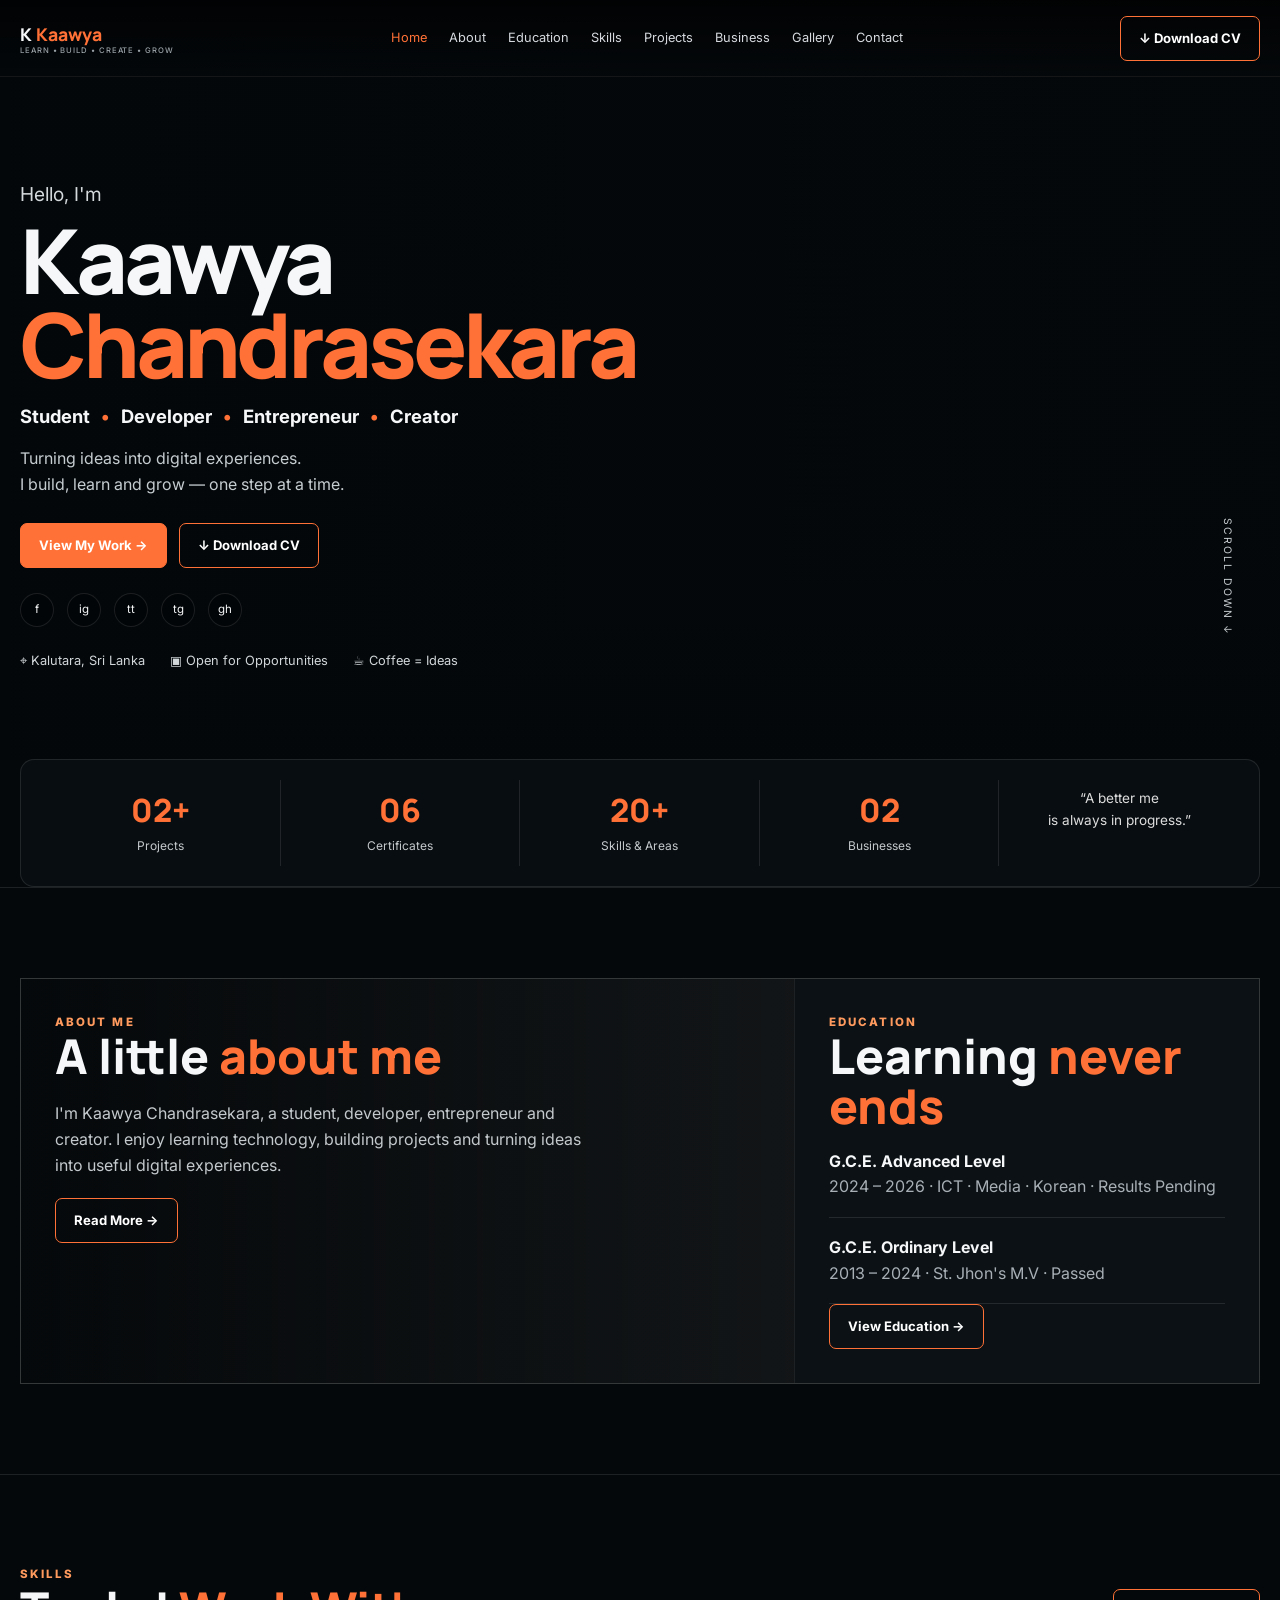
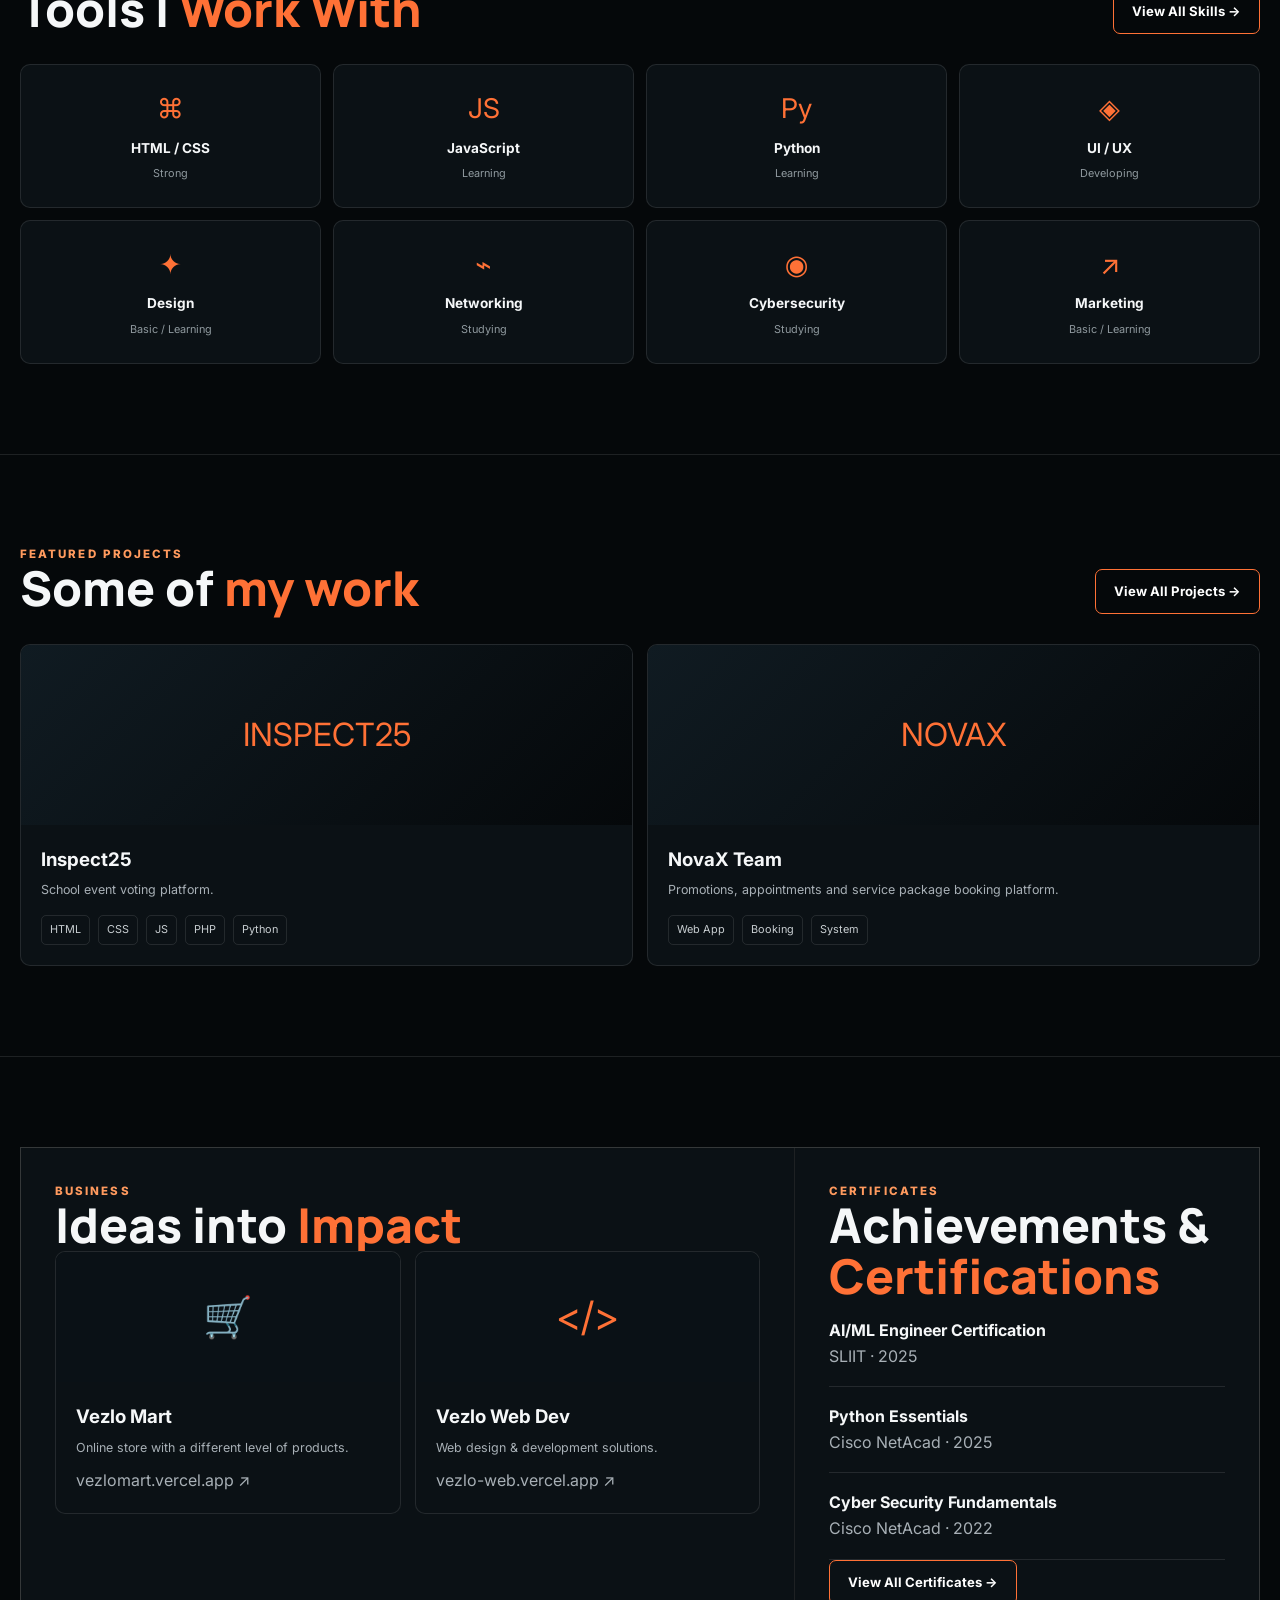
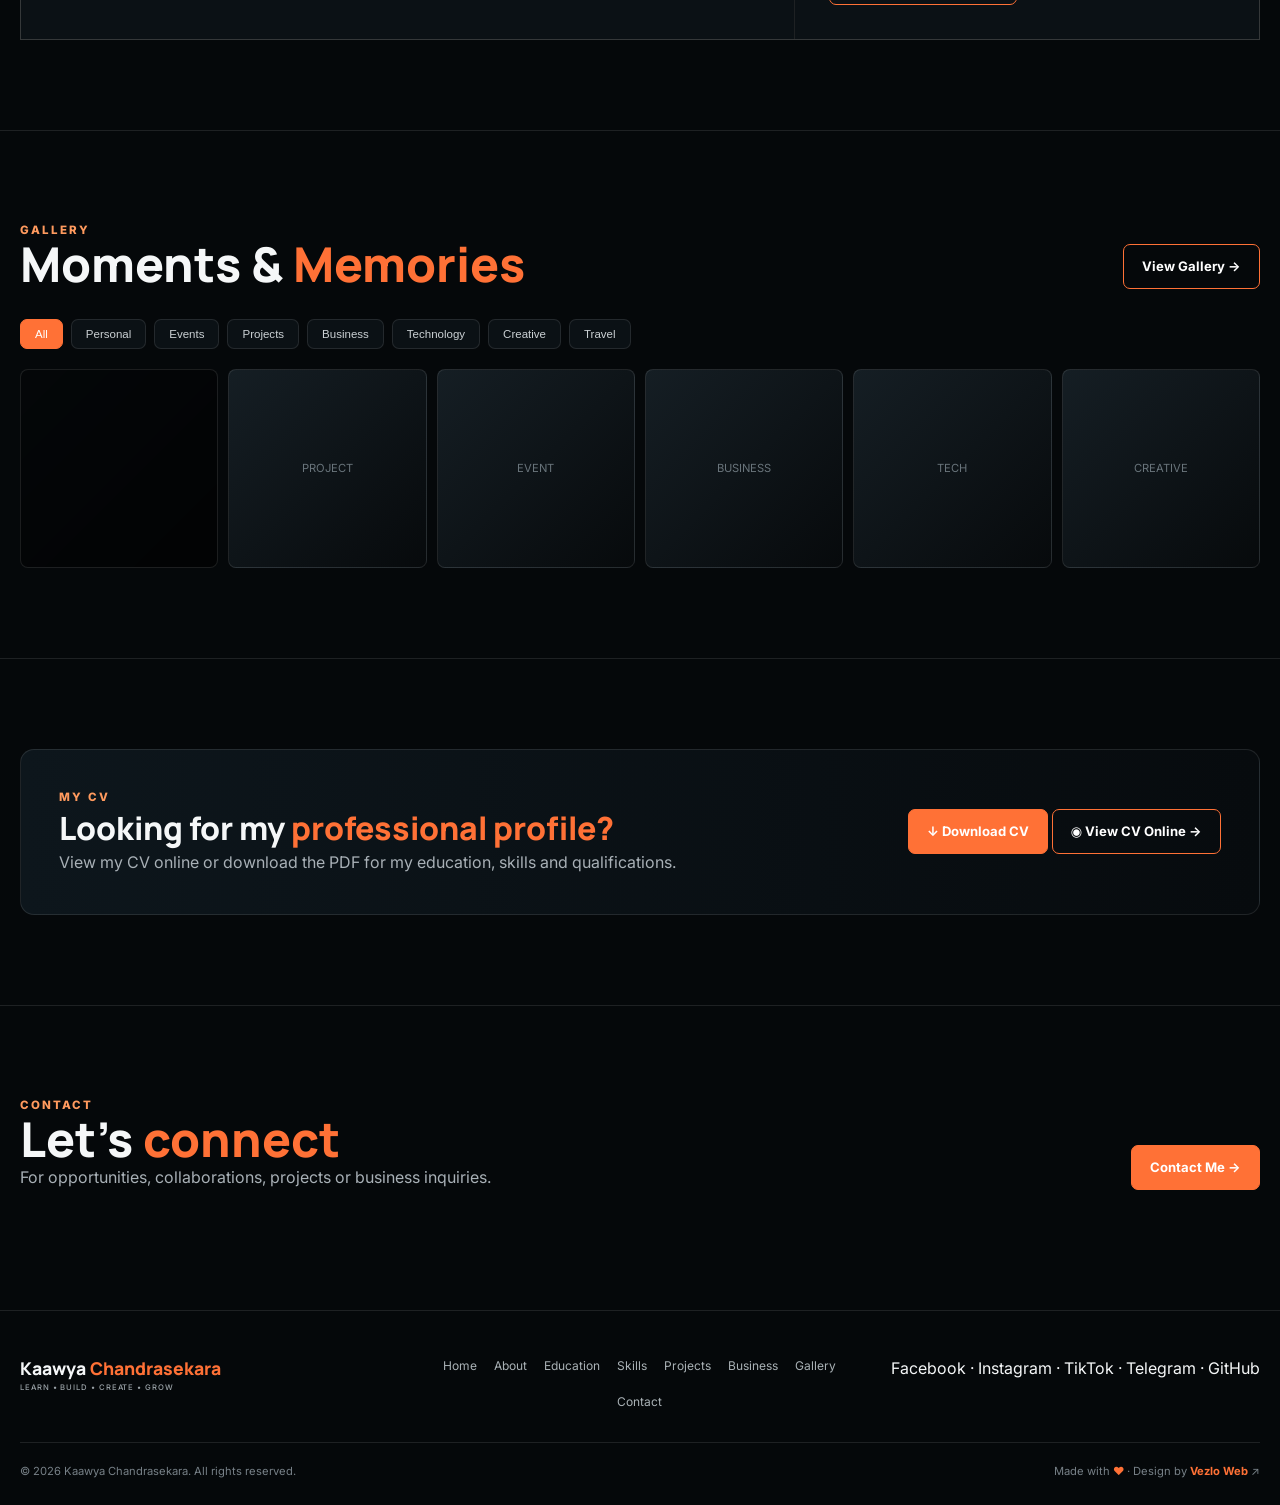
==== commit 32c579d1: "Update index.html" ====
--- a/index.html
+++ b/index.html
@@ -5,7 +5,7 @@
     <meta name="viewport" content="width=device-width,initial-scale=1">
     <meta name="description" content="Kaawya Chandrasekara — Student, Developer, Entrepreneur, Creator">
     <title>Kaawya Chandrasekara | Portfolio</title>
-    <link rel="stylesheet" href="assets/css/style.css">
+    <link rel="stylesheet" href="style.css">
   </head>
   <body>
     <header class="nav">
@@ -38,5 +38,164 @@
             <a class="btn" href="cv.html">↓ Download CV</a></div>
           <div class="socials">
             <a href="https://facebook.com/dmkaawya" target="_blank">f</a>
-            <a href="https://instagram.com/dmkaawya" target="_blank">ig</a><a href="https://tiktok.com/@dmkaawya" target="_blank">tt</a><a href="https://t.me/dmkaawya" target="_blank">tg</a><a href="https://github.com/" target="_blank">gh</a></div><div class="meta"><span>⌖ Kalutara, Sri Lanka</span><span>▣ Open for Opportunities</span><span>☕ Coffee = Ideas</span></div></div><div class="scroll">SCROLL DOWN ↓</div></div></section><section class="stats container"><div class="stats-grid"><div class="stat"><strong>02+</strong><span>Projects</span></div><div class="stat"><strong>06</strong><span>Certificates</span></div><div class="stat"><strong>20+</strong><span>Skills & Areas</span></div><div class="stat"><strong>02</strong><span>Businesses</span></div><div class="stat quote">“A better me<br>is always in progress.”</div></div></section><section class="section"><div class="container grid2"><div class="card about-card"><div class="eyebrow">About me</div><h2 class="section-title">A little <span>about me</span></h2><p>I'm Kaawya Chandrasekara, a student, developer, entrepreneur and creator. I enjoy learning technology, building projects and turning ideas into useful digital experiences.</p><a class="btn" href="about.html">Read More →</a></div><div class="card"><div class="eyebrow">Education</div><h2 class="section-title">Learning <span>never ends</span></h2><div class="edu-item"><h3>G.C.E. Advanced Level</h3><p class="muted">2024 – 2026 · ICT · Media · Korean · Results Pending</p></div><div class="edu-item"><h3>G.C.E. Ordinary Level</h3><p class="muted">2013 – 2024 · St. Jhon's M.V · Passed</p></div><a class="btn" href="education.html">View Education →</a></div></div></section><section class="section"><div class="container"><div class="section-head"><div><div class="eyebrow">Skills</div><h2 class="section-title">Tools I <span>Work With</span></h2></div><a class="btn" href="skills.html">View All Skills →</a></div><div class="skills-grid"><div class="skill"><div class="ico">⌘</div><b>HTML / CSS</b><small>Strong</small></div><div class="skill"><div class="ico">JS</div><b>JavaScript</b><small>Learning</small></div><div class="skill"><div class="ico">Py</div><b>Python</b><small>Learning</small></div><div class="skill"><div class="ico">◈</div><b>UI / UX</b><small>Developing</small></div><div class="skill"><div class="ico">✦</div><b>Design</b><small>Basic / Learning</small></div><div class="skill"><div class="ico">⌁</div><b>Networking</b><small>Studying</small></div><div class="skill"><div class="ico">◉</div><b>Cybersecurity</b><small>Studying</small></div><div class="skill"><div class="ico">↗</div><b>Marketing</b><small>Basic / Learning</small></div></div></div></section><section class="section"><div class="container"><div class="section-head"><div><div class="eyebrow">Featured projects</div><h2 class="section-title">Some of <span>my work</span></h2></div><a class="btn" href="projects.html">View All Projects →</a></div><div class="cards"><article class="project"><div class="project-media">INSPECT25</div><div class="project-body"><h3>Inspect25</h3><p>School event voting platform.</p><span class="tag">HTML</span><span class="tag">CSS</span><span class="tag">JS</span><span class="tag">PHP</span><span class="tag">Python</span></div></article><article class="project"><div class="project-media">NOVAX</div><div class="project-body"><h3>NovaX Team</h3><p>Promotions, appointments and service package booking platform.</p><span class="tag">Web App</span><span class="tag">Booking</span><span class="tag">System</span></div></article></div></div></section><section class="section"><div class="container grid2"><div class="card"><div class="eyebrow">Business</div><h2 class="section-title">Ideas into <span>Impact</span></h2><div class="business-grid"><article class="business"><div class="icon">🛒</div><div class="business-body"><h3>Vezlo Mart</h3><p>Online store with a different level of products.</p><a href="https://vezlomart.vercel.app/" target="_blank" class="muted">vezlomart.vercel.app ↗</a></div></article><article class="business"><div class="icon">&lt;/&gt;</div><div class="business-body"><h3>Vezlo Web Dev</h3><p>Web design & development solutions.</p><a href="https://vezlo-web.vercel.app/" target="_blank" class="muted">vezlo-web.vercel.app ↗</a></div></article></div></div><div class="card"><div class="eyebrow">Certificates</div><h2 class="section-title">Achievements & <span>Certifications</span></h2><div class="edu-item"><h3>AI/ML Engineer Certification</h3><p class="muted">SLIIT · 2025</p></div><div class="edu-item"><h3>Python Essentials</h3><p class="muted">Cisco NetAcad · 2025</p></div><div class="edu-item"><h3>Cyber Security Fundamentals</h3><p class="muted">Cisco NetAcad · 2022</p></div><a class="btn" href="certificates.html">View All Certificates →</a></div></div></section><section class="section"><div class="container"><div class="section-head"><div><div class="eyebrow">Gallery</div><h2 class="section-title">Moments & <span>Memories</span></h2></div><a class="btn" href="gallery.html">View Gallery →</a></div><div class="filters"><button class="filter active">All</button><button class="filter">Personal</button><button class="filter">Events</button><button class="filter">Projects</button><button class="filter">Business</button><button class="filter">Technology</button><button class="filter">Creative</button><button class="filter">Travel</button></div><div class="gallery-grid"><div class="gallery-item"></div><div class="gallery-item">PROJECT</div><div class="gallery-item">EVENT</div><div class="gallery-item">BUSINESS</div><div class="gallery-item">TECH</div><div class="gallery-item">CREATIVE</div></div></div></section><section class="section"><div class="container cv-banner"><div><div class="eyebrow">My CV</div><h2>Looking for my <span>professional profile?</span></h2><p class="muted">View my CV online or download the PDF for my education, skills and qualifications.</p></div><div><a class="btn primary" href="cv.html">↓ Download CV</a><a class="btn" href="cv.html">◉ View CV Online →</a></div></div></section><section class="section"><div class="container"><div class="section-head"><div><div class="eyebrow">Contact</div><h2 class="section-title">Let's <span>connect</span></h2><p class="muted">For opportunities, collaborations, projects or business inquiries.</p></div><a class="btn primary" href="contact.html">Contact Me →</a></div></div></section></main><footer class="footer"><div class="container footer-grid"><div><a class="brand" href="index.html">Kaawya <span>Chandrasekara</span><small>LEARN • BUILD • CREATE • GROW</small></a></div><nav><a href="index.html">Home</a><a href="about.html">About</a><a href="education.html">Education</a><a href="skills.html">Skills</a><a href="projects.html">Projects</a><a href="business.html">Business</a><a href="gallery.html">Gallery</a><a href="contact.html">Contact</a></nav><div class="footer-social">Facebook · Instagram · TikTok · Telegram · GitHub</div></div><div class="container footer-bottom"><span>© 2026 Kaawya Chandrasekara. All rights reserved.</span><span>Made with <strong>♥</strong> · Design by <a href="https://vezlo-web.vercel.app/" target="_blank"><strong>Vezlo Web</strong></a> ↗</span></div></footer><script src="assets/js/main.js"></script></body></html>
+            <a href="https://instagram.com/dmkaawya" target="_blank">ig</a>
+            <a href="https://tiktok.com/@dmkaawya" target="_blank">tt</a>
+            <a href="https://t.me/dmkaawya" target="_blank">tg</a>
+            <a href="https://github.com/" target="_blank">gh</a>
+          </div>
+          <div class="meta"><span>⌖ Kalutara, Sri Lanka</span>
+            <span>▣ Open for Opportunities</span>
+            <span>☕ Coffee = Ideas</span>
+          </div></div>
+        <div class="scroll">SCROLL DOWN ↓</div>
+      </div>
+      </section>
+      <section class="stats container">
+        <div class="stats-grid">
+          <div class="stat"><strong>02+</strong>
+            <span>Projects</span></div>
+          <div class="stat"><strong>06</strong>
+            <span>Certificates</span></div>
+          <div class="stat"><strong>20+</strong>
+            <span>Skills & Areas</span></div>
+          <div class="stat"><strong>02</strong>
+            <span>Businesses</span></div>
+          <div class="stat quote">“A better me<br>is always in progress.”</div></div></section>
+      <section class="section">
+        <div class="container grid2">
+          <div class="card about-card">
+            <div class="eyebrow">About me</div>
+            <h2 class="section-title">A little <span>about me</span></h2>
+            <p>I'm Kaawya Chandrasekara, a student, developer, entrepreneur and creator. I enjoy learning technology, building projects and turning ideas into useful digital experiences.</p>
+            <a class="btn" href="about.html">Read More →</a></div>
+          <div class="card"><div class="eyebrow">Education</div>
+            <h2 class="section-title">Learning <span>never ends</span></h2>
+            <div class="edu-item"><h3>G.C.E. Advanced Level</h3>
+              <p class="muted">2024 – 2026 · ICT · Media · Korean · Results Pending</p></div>
+            <div class="edu-item"><h3>G.C.E. Ordinary Level</h3><p class="muted">2013 – 2024 · St. Jhon's M.V · Passed</p></div>
+            <a class="btn" href="education.html">View Education →</a>
+          </div></div></section>
+      <section class="section">
+        <div class="container">
+          <div class="section-head"><div>
+            <div class="eyebrow">Skills</div>
+            <h2 class="section-title">Tools I <span>Work With</span></h2></div>
+            <a class="btn" href="skills.html">View All Skills →</a></div>
+          <div class="skills-grid">
+            <div class="skill">
+              <div class="ico">⌘</div><b>HTML / CSS</b><small>Strong</small></div>
+            <div class="skill">
+              <div class="ico">JS</div><b>JavaScript</b><small>Learning</small></div>
+            <div class="skill">
+              <div class="ico">Py</div>
+              <b>Python</b><small>Learning</small></div>
+            <div class="skill">
+              <div class="ico">◈</div>
+              <b>UI / UX</b><small>Developing</small></div>
+            <div class="skill">
+              <div class="ico">✦</div><b>Design</b><small>Basic / Learning</small></div>
+            <div class="skill">
+              <div class="ico">⌁</div><b>Networking</b>
+              <small>Studying</small></div>
+            <div class="skill"><div class="ico">◉</div><b>Cybersecurity</b>
+              <small>Studying</small></div>
+            <div class="skill">
+              <div class="ico">↗</div><b>Marketing</b>
+              <small>Basic / Learning</small></div></div></div></section>
+      <section class="section">
+        <div class="container">
+          <div class="section-head"><div>
+            <div class="eyebrow">Featured projects</div>
+            <h2 class="section-title">Some of <span>my work</span></h2></div>
+            <a class="btn" href="projects.html">View All Projects →</a></div>
+          <div class="cards"><article class="project"><div class="project-media">INSPECT25</div>
+            <div class="project-body"><h3>Inspect25</h3>
+              <p>School event voting platform.</p>
+              <span class="tag">HTML</span>
+              <span class="tag">CSS</span>
+              <span class="tag">JS</span>
+              <span class="tag">PHP</span>
+              <span class="tag">Python</span>
+            </div></article>
+            <article class="project">
+              <div class="project-media">NOVAX</div>
+              <div class="project-body"><h3>NovaX Team</h3>
+                <p>Promotions, appointments and service package booking platform.</p>
+                <span class="tag">Web App</span>
+                <span class="tag">Booking</span>
+                <span class="tag">System</span>
+              </div></article></div></div></section>
+      <section class="section">
+        <div class="container grid2">
+          <div class="card">
+            <div class="eyebrow">Business</div>
+            <h2 class="section-title">Ideas into <span>Impact</span></h2>
+            <div class="business-grid">
+              <article class="business">
+                <div class="icon">🛒</div>
+                <div class="business-body">
+                  <h3>Vezlo Mart</h3>
+                  <p>Online store with a different level of products.</p>
+                  <a href="https://vezlomart.vercel.app/" target="_blank" class="muted">vezlomart.vercel.app ↗</a></div>
+              </article>
+              <article class="business">
+                <div class="icon">&lt;/&gt;</div>
+                <div class="business-body"><h3>Vezlo Web Dev</h3>
+                  <p>Web design & development solutions.</p>
+                  <a href="https://vezlo-web.vercel.app/" target="_blank" class="muted">vezlo-web.vercel.app ↗</a>
+                </div>
+              </article>
+            </div>
+          </div>
+          <div class="card">
+            <div class="eyebrow">Certificates</div>
+            <h2 class="section-title">Achievements & <span>Certifications</span>
+            </h2><div class="edu-item">
+              <h3>AI/ML Engineer Certification</h3>
+              <p class="muted">SLIIT · 2025</p></div>
+            <div class="edu-item">
+              <h3>Python Essentials</h3>
+              <p class="muted">Cisco NetAcad · 2025</p>
+            </div>
+            <div class="edu-item">
+              <h3>Cyber Security Fundamentals</h3>
+              <p class="muted">Cisco NetAcad · 2022</p></div>
+            <a class="btn" href="certificates.html">View All Certificates →</a></div></div></section>
+      <section class="section"><div class="container">
+        <div class="section-head"><div>
+          <div class="eyebrow">Gallery</div>
+          <h2 class="section-title">Moments & <span>Memories</span></h2></div>
+          <a class="btn" href="gallery.html">View Gallery →</a></div>
+        <div class="filters"><button class="filter active">All</button>
+          <button class="filter">Personal</button>
+          <button class="filter">Events</button>
+          <button class="filter">Projects</button>
+          <button class="filter">Business</button>
+          <button class="filter">Technology</button>
+          <button class="filter">Creative</button>
+          <button class="filter">Travel</button>
+        </div>
+        <div class="gallery-grid">
+          <div class="gallery-item"></div>
+          <div class="gallery-item">PROJECT</div>
+          <div class="gallery-item">EVENT</div>
+          <div class="gallery-item">BUSINESS</div>
+          <div class="gallery-item">TECH</div>
+          <div class="gallery-item">CREATIVE</div>
+        </div></div></section>
+      <section class="section">
+        <div class="container cv-banner"><div>
+          <div class="eyebrow">My CV</div>
+          <h2>Looking for my <span>professional profile?</span></h2>
+          <p class="muted">View my CV online or download the PDF for my education, skills and qualifications.</p>
+        </div><div>
+          <a class="btn primary" href="cv.html">↓ Download CV</a>
+          <a class="btn" href="cv.html">◉ View CV Online →</a></div></div></section>
+      <section class="section">
+        <div class="container">
+          <div class="section-head">
+            <div>
+              <div class="eyebrow">Contact</div>
+              <h2 class="section-title">Let's <span>connect</span></h2>
+              <p class="muted">For opportunities, collaborations, projects or business inquiries.</p></div><a class="btn primary" href="contact.html">Contact Me →</a></div></div></section></main><footer class="footer"><div class="container footer-grid"><div><a class="brand" href="index.html">Kaawya <span>Chandrasekara</span><small>LEARN • BUILD • CREATE • GROW</small></a></div><nav><a href="index.html">Home</a><a href="about.html">About</a><a href="education.html">Education</a><a href="skills.html">Skills</a><a href="projects.html">Projects</a><a href="business.html">Business</a><a href="gallery.html">Gallery</a><a href="contact.html">Contact</a></nav><div class="footer-social">Facebook · Instagram · TikTok · Telegram · GitHub</div></div><div class="container footer-bottom"><span>© 2026 Kaawya Chandrasekara. All rights reserved.</span><span>Made with <strong>♥</strong> · Design by <a href="https://vezlo-web.vercel.app/" target="_blank"><strong>Vezlo Web</strong></a> ↗</span></div></footer><script src="main.js"></script></body></html>
 
--- a/style.css
+++ b/style.css
@@ -0,0 +1,8 @@
+@import url('https://fonts.googleapis.com/css2?family=Inter:wght@400;500;600;700;800&family=Manrope:wght@500;600;700;800&display=swap');
+:root{--bg:#05080a;--panel:#0b1115;--text:#f5f7f8;--muted:#a8b0b6;--line:rgba(255,255,255,.10);--accent:#ff7136;--accent2:#ff9a5e;--max:1240px}*{box-sizing:border-box;margin:0;padding:0}html{scroll-behavior:smooth}body{background:var(--bg);color:var(--text);font-family:Inter,system-ui,sans-serif;line-height:1.6;overflow-x:hidden}a{color:inherit;text-decoration:none}img{max-width:100%;display:block}.container{width:min(var(--max),calc(100% - 40px));margin:auto}.section{padding:90px 0;border-top:1px solid var(--line)}.eyebrow{color:var(--accent2);text-transform:uppercase;letter-spacing:.18em;font-size:.72rem;font-weight:800}.section-head{display:flex;align-items:end;justify-content:space-between;gap:20px;margin-bottom:30px}.section-title{font:800 clamp(2rem,4vw,3rem)/1.05 Manrope,sans-serif}.section-title span{color:var(--accent)}.muted{color:var(--muted)}
+.nav{position:absolute;top:0;left:0;width:100%;z-index:20;border-bottom:1px solid rgba(255,255,255,.08);background:linear-gradient(180deg,rgba(0,0,0,.7),transparent)}.nav-inner{height:76px;display:flex;align-items:center;justify-content:space-between}.brand{font:800 1.1rem Manrope}.brand span{color:var(--accent)}.brand small{display:block;font:500 .48rem Inter;color:#9aa2a7;letter-spacing:.12em}.links{display:flex;gap:22px;font-size:.8rem;color:#d6dade}.links a:hover,.links a.active{color:var(--accent)}.cv-btn,.btn{border:1px solid var(--accent);background:transparent;color:#fff;padding:11px 18px;border-radius:7px;font-weight:700;font-size:.82rem;display:inline-flex;gap:9px;align-items:center;justify-content:center;transition:.2s}.btn.primary{background:var(--accent);border-color:var(--accent)}.btn:hover{transform:translateY(-2px)}.hamb{display:none;background:none;border:0;color:white;font-size:1.7rem}
+.hero{min-height:760px;display:flex;align-items:center;position:relative;background:linear-gradient(90deg,rgba(3,7,10,.95),rgba(3,7,10,.55) 45%,rgba(3,7,10,.2)),linear-gradient(0deg,rgba(3,7,10,.9),transparent 45%),url('../images/mycover.png') center/cover no-repeat}.hero-inner{position:relative;z-index:2;width:min(var(--max),calc(100% - 40px));margin:auto;padding-top:90px}.hero-copy{max-width:680px}.hello{font-size:1.2rem;color:#d4d9dc}.hero h1{font:800 clamp(3.1rem,7vw,6.4rem)/.94 Manrope;margin:8px 0 16px;letter-spacing:-.045em}.hero h1 span{color:var(--accent)}.roles{font-size:1.15rem;font-weight:700;margin-bottom:15px}.roles b{color:var(--accent);margin:0 7px}.hero-desc{max-width:520px;color:#c6cdd1}.hero-actions{display:flex;gap:12px;margin:25px 0}.socials{display:flex;gap:13px;flex-wrap:wrap;margin-top:18px}.socials a{width:34px;height:34px;border:1px solid var(--line);border-radius:50%;display:grid;place-items:center;font-size:.72rem;background:rgba(0,0,0,.28)}.meta{display:flex;gap:25px;flex-wrap:wrap;margin-top:24px;color:#d1d6d8;font-size:.8rem}.meta strong{color:var(--accent)}.scroll{position:absolute;right:25px;bottom:35px;writing-mode:vertical-rl;color:#c7cdd0;font-size:.65rem;letter-spacing:.2em}
+.stats{position:relative;z-index:4;margin-top:-1px;background:rgba(9,14,18,.95);border:1px solid var(--line);border-radius:14px}.stats-grid{display:grid;grid-template-columns:repeat(5,1fr);padding:20px}.stat{text-align:center;padding:8px 15px;border-right:1px solid var(--line)}.stat:last-child{border:0}.stat strong{display:block;font:800 2rem Manrope;color:var(--accent)}.stat span{font-size:.75rem;color:#c4c9cc}.quote{font-size:.85rem;color:#ddd}
+.grid2{display:grid;grid-template-columns:1.25fr .75fr;gap:1px;background:var(--line);border:1px solid var(--line)}.card{background:var(--panel);padding:34px}.about-card{min-height:370px;background:linear-gradient(90deg,rgba(5,8,10,.98),rgba(5,8,10,.48)),url('../images/about-photo.jpg') center/cover}.about-card p{max-width:530px;color:#c3c9cc;margin:20px 0}.edu-item{padding:17px 0;border-bottom:1px solid var(--line)}.edu-item:last-child{border:0}.edu-item h3{font-size:1rem}.tag{display:inline-block;padding:5px 8px;border:1px solid var(--line);border-radius:5px;color:#c8ced1;font-size:.68rem;margin:5px 4px 0 0}
+.skills-grid{display:grid;grid-template-columns:repeat(4,1fr);gap:12px}.skill{background:var(--panel);border:1px solid var(--line);border-radius:10px;padding:22px;text-align:center;transition:.2s}.skill:hover{border-color:rgba(255,113,54,.55);transform:translateY(-3px)}.skill .ico{font-size:1.7rem;color:var(--accent);margin-bottom:7px}.skill b{display:block;font-size:.85rem}.skill small{color:#8f999e;font-size:.68rem}.cards{display:grid;grid-template-columns:repeat(2,1fr);gap:14px}.project,.business,.cert{background:var(--panel);border:1px solid var(--line);border-radius:10px;overflow:hidden}.project-media{height:180px;background:linear-gradient(135deg,#101b22,#05080a);display:grid;place-items:center;color:var(--accent);font-size:2rem}.project-body,.business-body,.cert-body{padding:20px}.project h3,.business h3{margin-bottom:6px}.project p,.business p,.cert p{font-size:.78rem;color:var(--muted);margin-bottom:10px}.business-grid{display:grid;grid-template-columns:repeat(2,1fr);gap:14px}.business .icon{height:130px;background:#0a1116;display:grid;place-items:center;font-size:2.5rem;color:var(--accent)}.cert-grid{display:grid;grid-template-columns:repeat(3,1fr);gap:14px}.cert-media{height:145px;background:#10171c;display:grid;place-items:center;color:#8f999e;font-size:.75rem}.cert-body h3{font-size:.88rem}.gallery-grid{display:grid;grid-template-columns:repeat(6,1fr);gap:10px}.gallery-item{aspect-ratio:1/1;border:1px solid var(--line);border-radius:8px;background:linear-gradient(135deg,#151e24,#070a0c);display:grid;place-items:center;color:#69747b;font-size:.7rem;overflow:hidden}.gallery-item:first-child{background:linear-gradient(135deg,rgba(0,0,0,.15),rgba(0,0,0,.6)),url('../images/mycover.png') center/cover}.filters{display:flex;gap:8px;flex-wrap:wrap;margin-bottom:20px}.filter{border:1px solid var(--line);background:var(--panel);color:#cbd1d4;border-radius:7px;padding:8px 14px;font-size:.72rem}.filter.active{background:var(--accent);border-color:var(--accent);color:#fff}.cv-banner{background:linear-gradient(90deg,#0d161c,#070b0e);border:1px solid var(--line);border-radius:14px;padding:38px;display:flex;align-items:center;justify-content:space-between;gap:30px}.cv-banner h2{font:800 2rem Manrope}.cv-banner span{color:var(--accent)}.footer{padding:45px 0 25px;border-top:1px solid var(--line)}.footer-grid{display:grid;grid-template-columns:1fr 1fr 1fr;gap:30px}.footer nav{position:static;background:none;border:0;display:flex;justify-content:center;gap:17px;flex-wrap:wrap}.footer nav a{font-size:.75rem;color:#aab2b6}.footer-social{text-align:right}.footer-bottom{border-top:1px solid var(--line);margin-top:30px;padding-top:20px;display:flex;justify-content:space-between;color:#778087;font-size:.7rem}.footer-bottom strong{color:var(--accent)}.page-hero{padding:160px 0 80px;background:radial-gradient(circle at 70% 20%,rgba(255,113,54,.16),transparent 30%),#070b0e}.page-hero h1{font:800 clamp(2.8rem,7vw,5rem) Manrope}.page-hero h1 span{color:var(--accent)}.page-hero p{max-width:650px;color:var(--muted);margin-top:14px}.timeline{max-width:850px}.timeline-item{border-left:2px solid var(--accent);padding:0 0 30px 25px;margin-bottom:15px}.timeline-item .year{color:var(--accent);font-weight:800}.cv-paper{max-width:900px;margin:auto;background:#f5f4f0;color:#171a1c;padding:55px;border-radius:5px;box-shadow:0 20px 80px rgba(0,0,0,.35)}.cv-paper h1{font:800 2.6rem Manrope}.cv-paper .orange{color:#e85e25}.cv-section{margin-top:30px}.cv-section h2{font-size:1rem;border-bottom:2px solid #e85e25;padding-bottom:6px;margin-bottom:10px}.cv-actions{display:flex;gap:12px;justify-content:center;margin-bottom:30px}.contact-box{display:grid;grid-template-columns:repeat(2,1fr);gap:15px}.contact-card{padding:25px;background:var(--panel);border:1px solid var(--line);border-radius:10px}.contact-card b{color:var(--accent);display:block;margin-bottom:5px}
+@media(max-width:900px){.links{display:none}.hamb{display:block}.stats-grid{grid-template-columns:repeat(2,1fr)}.stat:nth-child(2){border:0}.grid2{grid-template-columns:1fr}.skills-grid{grid-template-columns:repeat(2,1fr)}.cert-grid{grid-template-columns:repeat(2,1fr)}.gallery-grid{grid-template-columns:repeat(3,1fr)}.footer-grid{grid-template-columns:1fr;text-align:center}.footer-social{text-align:center}.footer-bottom{flex-direction:column;text-align:center}.hero{min-height:700px}}@media(max-width:560px){.container,.hero-inner{width:min(100% - 28px,1240px)}.nav-inner{height:68px}.nav-actions .cv-btn{display:none}.hero{min-height:760px;background-position:58% center}.hero h1{font-size:3rem}.hello{font-size:1rem}.roles{font-size:.92rem}.hero-desc{font-size:.82rem}.hero-actions{flex-direction:column;max-width:220px}.meta{font-size:.7rem}.stats-grid{grid-template-columns:repeat(2,1fr);padding:10px}.stat{padding:12px 5px}.stat strong{font-size:1.35rem}.stat span{font-size:.62rem}.stat:last-child{grid-column:1/-1}.section{padding:60px 0}.section-head{align-items:start;flex-direction:column}.skills-grid,.cards,.business-grid,.cert-grid,.contact-box{grid-template-columns:1fr}.gallery-grid{grid-template-columns:repeat(2,1fr)}.cv-banner{padding:25px;flex-direction:column;align-items:flex-start}.cv-paper{padding:28px 22px}.cv-paper h1{font-size:2rem}.page-hero{padding:130px 0 60px}}
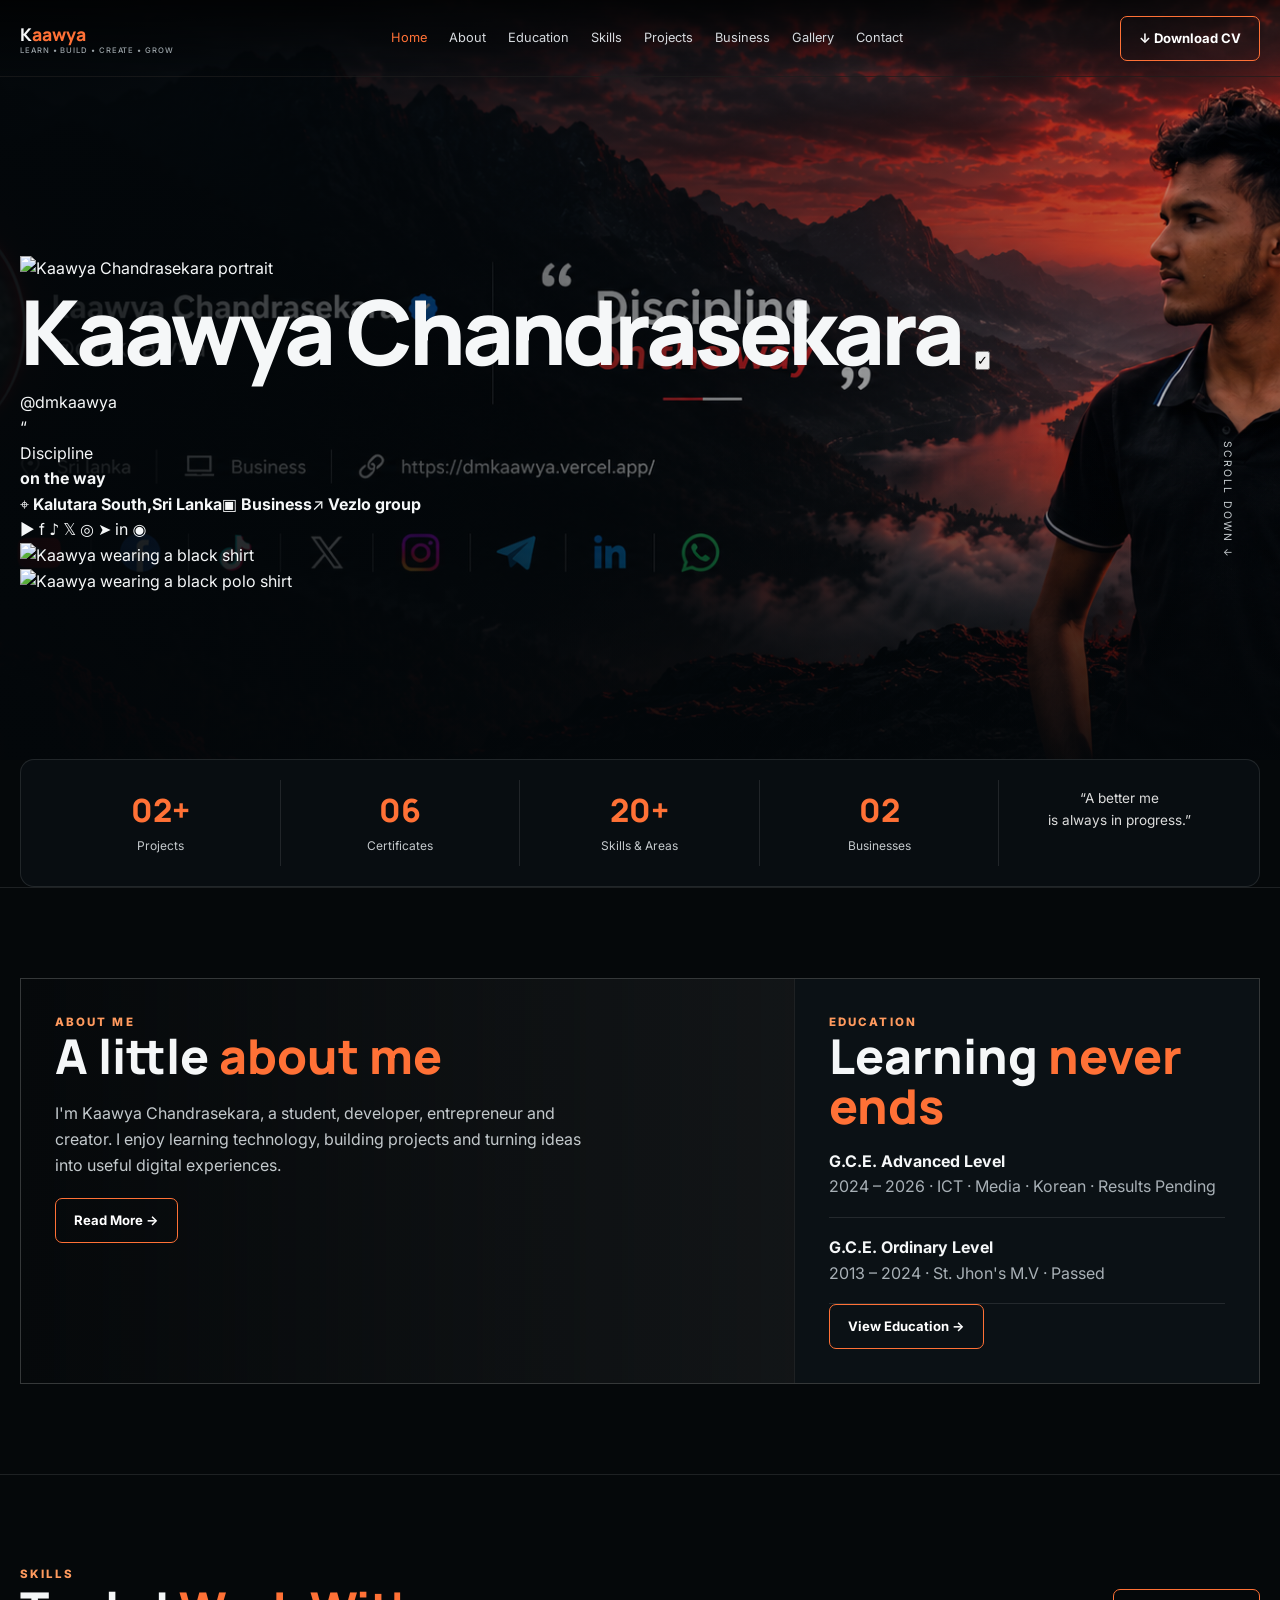
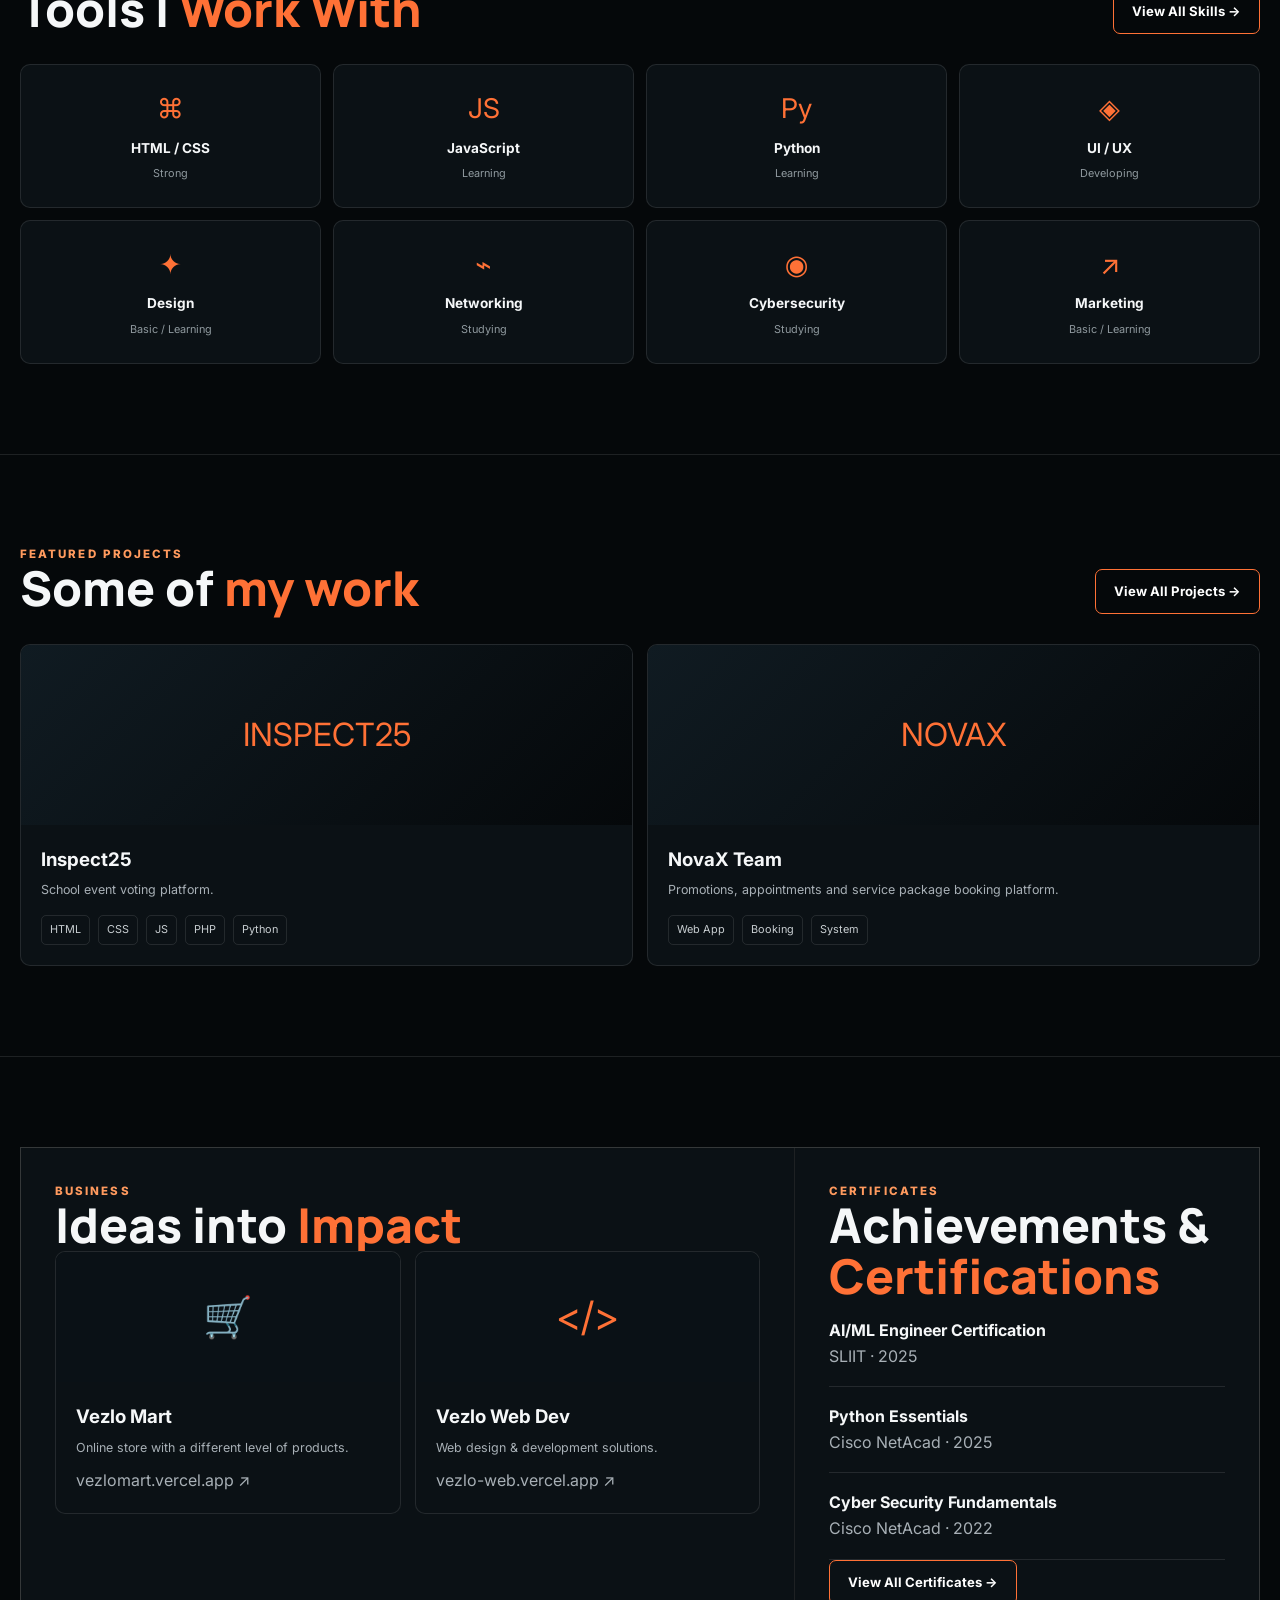
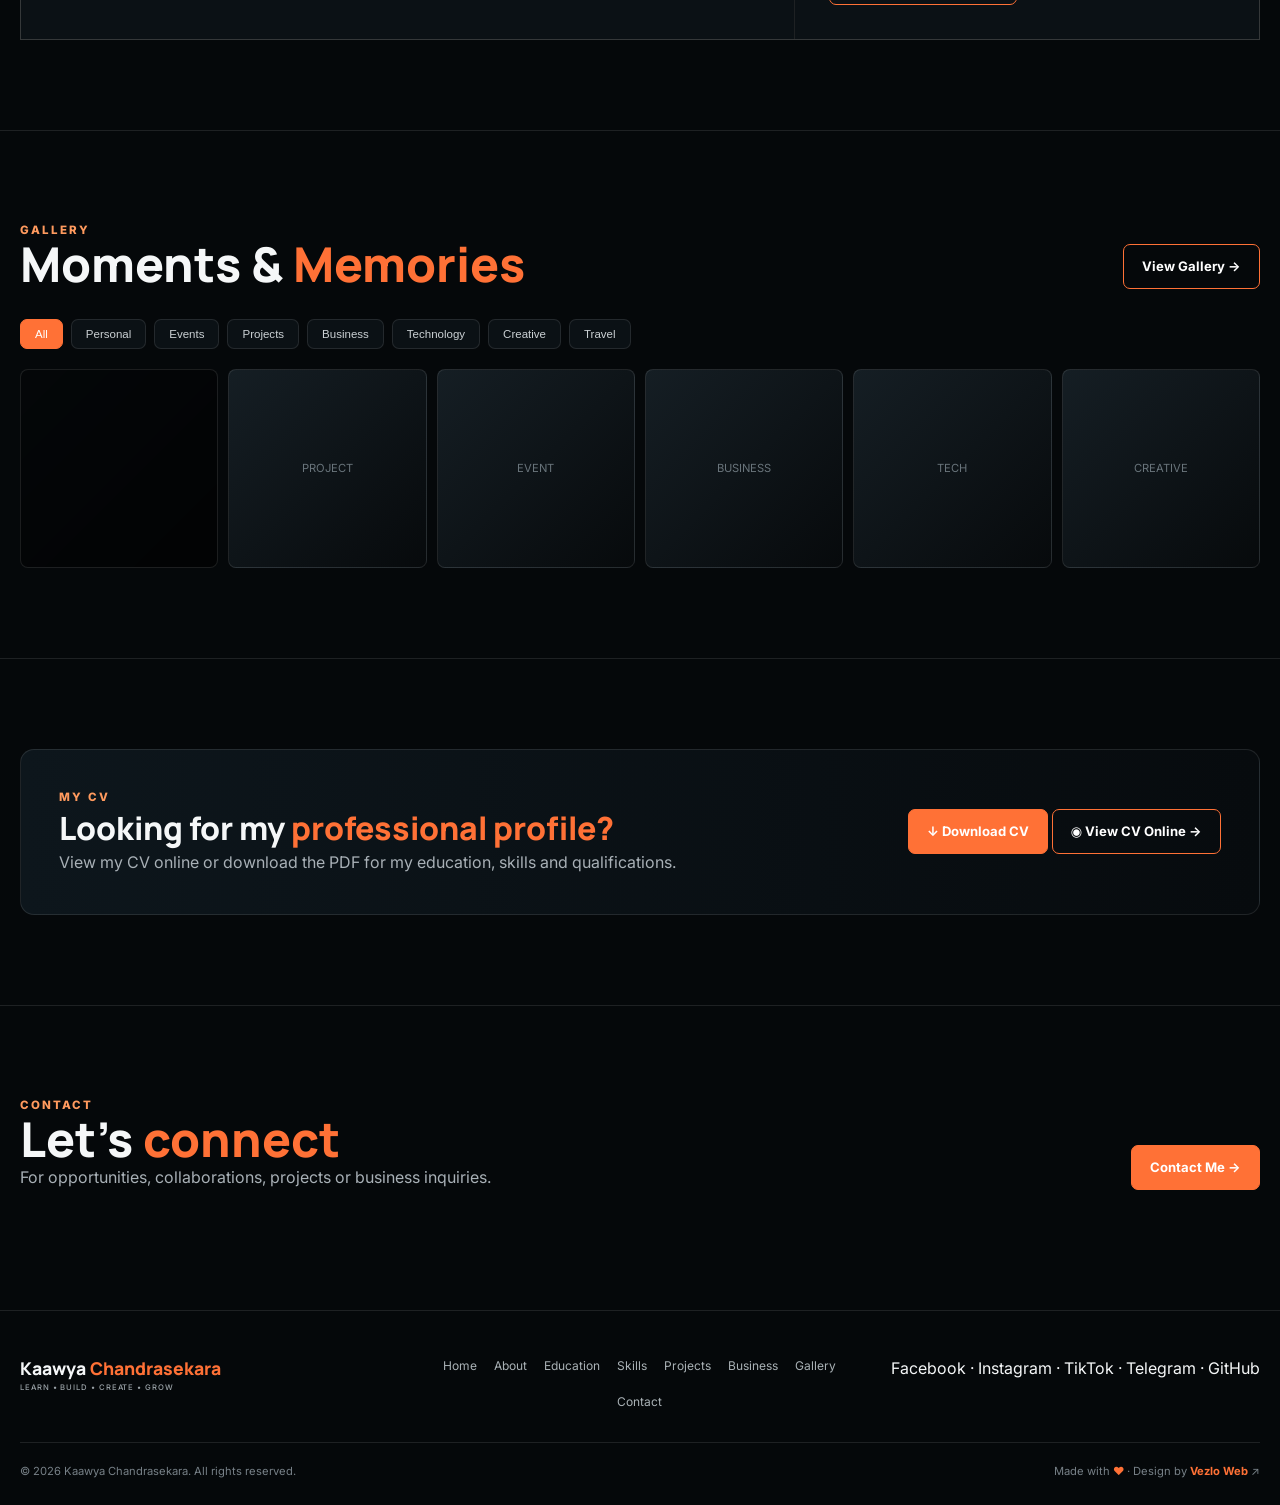
==== commit 88218695: "Update index.html" ====
--- a/index.html
+++ b/index.html
@@ -10,7 +10,7 @@
   <body>
     <header class="nav">
       <div class="container nav-inner">
-        <a class="brand" href="index.html">K <span>Kaawya</span>
+        <a class="brand" href="index.html">K<span>aawya</span>
           <small>LEARN • BUILD • CREATE • GROW</small></a>
         <nav class="links">
           <a class="active" href="index.html">Home</a>
@@ -23,32 +23,55 @@
           <a href="contact.html">Contact</a>
         </nav>
         <div class="nav-actions">
-          <a class="cv-btn" href="cv.html">↓ Download CV</a>
+          <a class="cv-btn" href="dmkaawya cv.pdf">↓ Download CV</a>
           <button class="hamb">☰</button>
         </div></div></header>
     <main>
-      <section class="hero"><div class="hero-inner">
-        <div class="hero-copy">
-          <div class="hello">Hello, I'm</div>
-          <h1>Kaawya <span>Chandrasekara</span></h1>
-          <div class="roles">Student <b>•</b> Developer <b>•</b> Entrepreneur <b>•</b> Creator</div>
-          <p class="hero-desc">Turning ideas into digital experiences.<br>I build, learn and grow — one step at a time.</p>
-          <div class="hero-actions">
-            <a class="btn primary" href="projects.html">View My Work →</a>
-            <a class="btn" href="cv.html">↓ Download CV</a></div>
-          <div class="socials">
-            <a href="https://facebook.com/dmkaawya" target="_blank">f</a>
-            <a href="https://instagram.com/dmkaawya" target="_blank">ig</a>
-            <a href="https://tiktok.com/@dmkaawya" target="_blank">tt</a>
-            <a href="https://t.me/dmkaawya" target="_blank">tg</a>
-            <a href="https://github.com/" target="_blank">gh</a>
-          </div>
-          <div class="meta"><span>⌖ Kalutara, Sri Lanka</span>
-            <span>▣ Open for Opportunities</span>
-            <span>☕ Coffee = Ideas</span>
-          </div></div>
-        <div class="scroll">SCROLL DOWN ↓</div>
-      </div>
+      <section class="hero hero-showcase">
+        <div class="hero-inner showcase-inner">
+          <div class="showcase-profile">
+            <img class="profile-photo" src="assets/Professional Portrait on Light Grey.png" alt="Kaawya Chandrasekara portrait">
+            <div class="profile-text">
+              <h1>Kaawya Chandrasekara <button class="verified" type="button" aria-label="Open profile verification details" aria-haspopup="dialog" aria-controls="verified-modal" title="View profile details">✓</button></h1>
+              <p class="handle">@dmkaawya</p>
+            </div>
+          </div>
+		  
+          <div class="showcase-quote"><span class="quote-open">“</span><p>Discipline<br><strong>on the way</strong></p><span class="quote-line"></span></div>
+          <div class="showcase-meta">
+            <span>⌖ <b>Kalutara South,Sri Lanka</b></span><i></i><span>▣ <b>Business</b></span><i></i><a href="https://dmkaawya.vercel.app/" target="_blank" rel="noreferrer">↗ <b>Vezlo group</b></a>
+          </div>
+          <div class="showcase-socials" aria-label="Social links">
+            <a class="yt" href="https://youtube.com/" target="_blank" aria-label="YouTube">▶</a>
+            <a class="fb" href="https://facebook.com/dmkaawya" target="_blank" aria-label="Facebook">f</a>
+            <a class="tt" href="https://tiktok.com/@d.m.kaawya" target="_blank" aria-label="TikTok">♪</a>
+            <a class="xx" href="https://x.com/" target="_blank" aria-label="X">𝕏</a>
+            <a class="ig" href="https://instagram.com/dmkaawya" target="_blank" aria-label="Instagram">◎</a>
+            <a class="tg" href="https://t.me/dmkaawya" target="_blank" aria-label="Telegram">➤</a>
+            <a class="in" href="https://linkedin.com/" target="_blank" aria-label="LinkedIn">in</a>
+            <a class="wa" href="https://wa.me/94775048455" target="_blank" aria-label="WhatsApp">◉</a>
+          </div>
+          <img class="showcase-person" src="assets/bg remove side view.png" alt="Kaawya wearing a black shirt">
+		  
+		  <img class="showcase-person" src="assets/bg remove side view.png" alt="Kaawya wearing a black polo shirt">
+          <div class="verify-backdrop" id="verified-modal" role="dialog" aria-modal="true" aria-labelledby="verify-title" hidden>
+            <section class="verify-card">
+              <button class="verify-close" type="button" aria-label="Close verification details">×</button>
+              <div class="verify-heading"><span class="verify-symbol">✓</span><div><h2 id="verify-title">Profile Details</h2><p>Portfolio identity information</p></div></div>
+              <dl class="verify-details">
+                <div><dt>👤 Name</dt><dd>Kaawya Chandrasekara</dd></div>
+                <div><dt>💼 Role</dt><dd>Student · Developer · Entrepreneur · Creator</dd></div>
+                <div><dt>🌐 Website</dt><dd><a href="https://dmkaawya.vercel.app/" target="_blank" rel="noreferrer">dmkaawya.vercel.app ↗</a></dd></div>
+                <div><dt>🎨 Designed by</dt><dd>Vezlo Web</dd></div>
+                <div><dt>📅 Created</dt><dd>Original creation date not recorded</dd></div>
+                <div><dt>🔄 Updated</dt><dd>27 October 2026</dd></div>
+              </dl>
+              <p class="verify-note">ℹ️ This is a portfolio-designed identity badge, not an official verification issued by a social media platform.</p>
+            </section>
+          </div>
+		  
+          <div class="scroll showcase-scroll">SCROLL DOWN <span>↓</span></div>
+        </div>
       </section>
       <section class="stats container">
         <div class="stats-grid">
@@ -197,5 +220,23 @@
             <div>
               <div class="eyebrow">Contact</div>
               <h2 class="section-title">Let's <span>connect</span></h2>
-              <p class="muted">For opportunities, collaborations, projects or business inquiries.</p></div><a class="btn primary" href="contact.html">Contact Me →</a></div></div></section></main><footer class="footer"><div class="container footer-grid"><div><a class="brand" href="index.html">Kaawya <span>Chandrasekara</span><small>LEARN • BUILD • CREATE • GROW</small></a></div><nav><a href="index.html">Home</a><a href="about.html">About</a><a href="education.html">Education</a><a href="skills.html">Skills</a><a href="projects.html">Projects</a><a href="business.html">Business</a><a href="gallery.html">Gallery</a><a href="contact.html">Contact</a></nav><div class="footer-social">Facebook · Instagram · TikTok · Telegram · GitHub</div></div><div class="container footer-bottom"><span>© 2026 Kaawya Chandrasekara. All rights reserved.</span><span>Made with <strong>♥</strong> · Design by <a href="https://vezlo-web.vercel.app/" target="_blank"><strong>Vezlo Web</strong></a> ↗</span></div></footer><script src="main.js"></script></body></html>
+              <p class="muted">For opportunities, collaborations, projects or business inquiries.</p>
+            </div><a class="btn primary" href="contact.html">Contact Me →</a>
+          </div>
+        </div>
+      </section>
+    </main>
+    <footer class="footer">
+      <div class="container footer-grid">
+        <div>
+          <a class="brand" href="index.html">Kaawya <span>Chandrasekara</span>
+            <small>LEARN • BUILD • CREATE • GROW</small>
+          </a>
+        </div>
+        <nav>
+          <a href="index.html">Home</a>
+          <a href="about.html">About</a>
+          <a href="education.html">Education</a>
+          <a href="skills.html">Skills</a>
+          <a href="projects.html">Projects</a><a href="business.html">Business</a><a href="gallery.html">Gallery</a><a href="contact.html">Contact</a></nav><div class="footer-social">Facebook · Instagram · TikTok · Telegram · GitHub</div></div><div class="container footer-bottom"><span>© 2026 Kaawya Chandrasekara. All rights reserved.</span><span>Made with <strong>♥</strong> · Design by <a href="https://vezlo-web.vercel.app/" target="_blank"><strong>Vezlo Web</strong></a> ↗</span></div></footer><script src="main.js"></script></body></html>
 
--- a/style.css
+++ b/style.css
@@ -1,7 +1,7 @@
 @import url('https://fonts.googleapis.com/css2?family=Inter:wght@400;500;600;700;800&family=Manrope:wght@500;600;700;800&display=swap');
 :root{--bg:#05080a;--panel:#0b1115;--text:#f5f7f8;--muted:#a8b0b6;--line:rgba(255,255,255,.10);--accent:#ff7136;--accent2:#ff9a5e;--max:1240px}*{box-sizing:border-box;margin:0;padding:0}html{scroll-behavior:smooth}body{background:var(--bg);color:var(--text);font-family:Inter,system-ui,sans-serif;line-height:1.6;overflow-x:hidden}a{color:inherit;text-decoration:none}img{max-width:100%;display:block}.container{width:min(var(--max),calc(100% - 40px));margin:auto}.section{padding:90px 0;border-top:1px solid var(--line)}.eyebrow{color:var(--accent2);text-transform:uppercase;letter-spacing:.18em;font-size:.72rem;font-weight:800}.section-head{display:flex;align-items:end;justify-content:space-between;gap:20px;margin-bottom:30px}.section-title{font:800 clamp(2rem,4vw,3rem)/1.05 Manrope,sans-serif}.section-title span{color:var(--accent)}.muted{color:var(--muted)}
 .nav{position:absolute;top:0;left:0;width:100%;z-index:20;border-bottom:1px solid rgba(255,255,255,.08);background:linear-gradient(180deg,rgba(0,0,0,.7),transparent)}.nav-inner{height:76px;display:flex;align-items:center;justify-content:space-between}.brand{font:800 1.1rem Manrope}.brand span{color:var(--accent)}.brand small{display:block;font:500 .48rem Inter;color:#9aa2a7;letter-spacing:.12em}.links{display:flex;gap:22px;font-size:.8rem;color:#d6dade}.links a:hover,.links a.active{color:var(--accent)}.cv-btn,.btn{border:1px solid var(--accent);background:transparent;color:#fff;padding:11px 18px;border-radius:7px;font-weight:700;font-size:.82rem;display:inline-flex;gap:9px;align-items:center;justify-content:center;transition:.2s}.btn.primary{background:var(--accent);border-color:var(--accent)}.btn:hover{transform:translateY(-2px)}.hamb{display:none;background:none;border:0;color:white;font-size:1.7rem}
-.hero{min-height:760px;display:flex;align-items:center;position:relative;background:linear-gradient(90deg,rgba(3,7,10,.95),rgba(3,7,10,.55) 45%,rgba(3,7,10,.2)),linear-gradient(0deg,rgba(3,7,10,.9),transparent 45%),url('../images/mycover.png') center/cover no-repeat}.hero-inner{position:relative;z-index:2;width:min(var(--max),calc(100% - 40px));margin:auto;padding-top:90px}.hero-copy{max-width:680px}.hello{font-size:1.2rem;color:#d4d9dc}.hero h1{font:800 clamp(3.1rem,7vw,6.4rem)/.94 Manrope;margin:8px 0 16px;letter-spacing:-.045em}.hero h1 span{color:var(--accent)}.roles{font-size:1.15rem;font-weight:700;margin-bottom:15px}.roles b{color:var(--accent);margin:0 7px}.hero-desc{max-width:520px;color:#c6cdd1}.hero-actions{display:flex;gap:12px;margin:25px 0}.socials{display:flex;gap:13px;flex-wrap:wrap;margin-top:18px}.socials a{width:34px;height:34px;border:1px solid var(--line);border-radius:50%;display:grid;place-items:center;font-size:.72rem;background:rgba(0,0,0,.28)}.meta{display:flex;gap:25px;flex-wrap:wrap;margin-top:24px;color:#d1d6d8;font-size:.8rem}.meta strong{color:var(--accent)}.scroll{position:absolute;right:25px;bottom:35px;writing-mode:vertical-rl;color:#c7cdd0;font-size:.65rem;letter-spacing:.2em}
+.hero{min-height:760px;display:flex;align-items:center;position:relative;background:linear-gradient(90deg,rgba(3,7,10,.95),rgba(3,7,10,.55) 45%,rgba(3,7,10,.2)),linear-gradient(0deg,rgba(3,7,10,.9),transparent 45%),url('file_00000000fa988211810303e0fe30c802.png') center/cover no-repeat}.hero-inner{position:relative;z-index:2;width:min(var(--max),calc(100% - 40px));margin:auto;padding-top:90px}.hero-copy{max-width:680px}.hello{font-size:1.2rem;color:#d4d9dc}.hero h1{font:800 clamp(3.1rem,7vw,6.4rem)/.94 Manrope;margin:8px 0 16px;letter-spacing:-.045em}.hero h1 span{color:var(--accent)}.roles{font-size:1.15rem;font-weight:700;margin-bottom:15px}.roles b{color:var(--accent);margin:0 7px}.hero-desc{max-width:520px;color:#c6cdd1}.hero-actions{display:flex;gap:12px;margin:25px 0}.socials{display:flex;gap:13px;flex-wrap:wrap;margin-top:18px}.socials a{width:34px;height:34px;border:1px solid var(--line);border-radius:50%;display:grid;place-items:center;font-size:.72rem;background:rgba(0,0,0,.28)}.meta{display:flex;gap:25px;flex-wrap:wrap;margin-top:24px;color:#d1d6d8;font-size:.8rem}.meta strong{color:var(--accent)}.scroll{position:absolute;right:25px;bottom:35px;writing-mode:vertical-rl;color:#c7cdd0;font-size:.65rem;letter-spacing:.2em}
 .stats{position:relative;z-index:4;margin-top:-1px;background:rgba(9,14,18,.95);border:1px solid var(--line);border-radius:14px}.stats-grid{display:grid;grid-template-columns:repeat(5,1fr);padding:20px}.stat{text-align:center;padding:8px 15px;border-right:1px solid var(--line)}.stat:last-child{border:0}.stat strong{display:block;font:800 2rem Manrope;color:var(--accent)}.stat span{font-size:.75rem;color:#c4c9cc}.quote{font-size:.85rem;color:#ddd}
 .grid2{display:grid;grid-template-columns:1.25fr .75fr;gap:1px;background:var(--line);border:1px solid var(--line)}.card{background:var(--panel);padding:34px}.about-card{min-height:370px;background:linear-gradient(90deg,rgba(5,8,10,.98),rgba(5,8,10,.48)),url('../images/about-photo.jpg') center/cover}.about-card p{max-width:530px;color:#c3c9cc;margin:20px 0}.edu-item{padding:17px 0;border-bottom:1px solid var(--line)}.edu-item:last-child{border:0}.edu-item h3{font-size:1rem}.tag{display:inline-block;padding:5px 8px;border:1px solid var(--line);border-radius:5px;color:#c8ced1;font-size:.68rem;margin:5px 4px 0 0}
 .skills-grid{display:grid;grid-template-columns:repeat(4,1fr);gap:12px}.skill{background:var(--panel);border:1px solid var(--line);border-radius:10px;padding:22px;text-align:center;transition:.2s}.skill:hover{border-color:rgba(255,113,54,.55);transform:translateY(-3px)}.skill .ico{font-size:1.7rem;color:var(--accent);margin-bottom:7px}.skill b{display:block;font-size:.85rem}.skill small{color:#8f999e;font-size:.68rem}.cards{display:grid;grid-template-columns:repeat(2,1fr);gap:14px}.project,.business,.cert{background:var(--panel);border:1px solid var(--line);border-radius:10px;overflow:hidden}.project-media{height:180px;background:linear-gradient(135deg,#101b22,#05080a);display:grid;place-items:center;color:var(--accent);font-size:2rem}.project-body,.business-body,.cert-body{padding:20px}.project h3,.business h3{margin-bottom:6px}.project p,.business p,.cert p{font-size:.78rem;color:var(--muted);margin-bottom:10px}.business-grid{display:grid;grid-template-columns:repeat(2,1fr);gap:14px}.business .icon{height:130px;background:#0a1116;display:grid;place-items:center;font-size:2.5rem;color:var(--accent)}.cert-grid{display:grid;grid-template-columns:repeat(3,1fr);gap:14px}.cert-media{height:145px;background:#10171c;display:grid;place-items:center;color:#8f999e;font-size:.75rem}.cert-body h3{font-size:.88rem}.gallery-grid{display:grid;grid-template-columns:repeat(6,1fr);gap:10px}.gallery-item{aspect-ratio:1/1;border:1px solid var(--line);border-radius:8px;background:linear-gradient(135deg,#151e24,#070a0c);display:grid;place-items:center;color:#69747b;font-size:.7rem;overflow:hidden}.gallery-item:first-child{background:linear-gradient(135deg,rgba(0,0,0,.15),rgba(0,0,0,.6)),url('../images/mycover.png') center/cover}.filters{display:flex;gap:8px;flex-wrap:wrap;margin-bottom:20px}.filter{border:1px solid var(--line);background:var(--panel);color:#cbd1d4;border-radius:7px;padding:8px 14px;font-size:.72rem}.filter.active{background:var(--accent);border-color:var(--accent);color:#fff}.cv-banner{background:linear-gradient(90deg,#0d161c,#070b0e);border:1px solid var(--line);border-radius:14px;padding:38px;display:flex;align-items:center;justify-content:space-between;gap:30px}.cv-banner h2{font:800 2rem Manrope}.cv-banner span{color:var(--accent)}.footer{padding:45px 0 25px;border-top:1px solid var(--line)}.footer-grid{display:grid;grid-template-columns:1fr 1fr 1fr;gap:30px}.footer nav{position:static;background:none;border:0;display:flex;justify-content:center;gap:17px;flex-wrap:wrap}.footer nav a{font-size:.75rem;color:#aab2b6}.footer-social{text-align:right}.footer-bottom{border-top:1px solid var(--line);margin-top:30px;padding-top:20px;display:flex;justify-content:space-between;color:#778087;font-size:.7rem}.footer-bottom strong{color:var(--accent)}.page-hero{padding:160px 0 80px;background:radial-gradient(circle at 70% 20%,rgba(255,113,54,.16),transparent 30%),#070b0e}.page-hero h1{font:800 clamp(2.8rem,7vw,5rem) Manrope}.page-hero h1 span{color:var(--accent)}.page-hero p{max-width:650px;color:var(--muted);margin-top:14px}.timeline{max-width:850px}.timeline-item{border-left:2px solid var(--accent);padding:0 0 30px 25px;margin-bottom:15px}.timeline-item .year{color:var(--accent);font-weight:800}.cv-paper{max-width:900px;margin:auto;background:#f5f4f0;color:#171a1c;padding:55px;border-radius:5px;box-shadow:0 20px 80px rgba(0,0,0,.35)}.cv-paper h1{font:800 2.6rem Manrope}.cv-paper .orange{color:#e85e25}.cv-section{margin-top:30px}.cv-section h2{font-size:1rem;border-bottom:2px solid #e85e25;padding-bottom:6px;margin-bottom:10px}.cv-actions{display:flex;gap:12px;justify-content:center;margin-bottom:30px}.contact-box{display:grid;grid-template-columns:repeat(2,1fr);gap:15px}.contact-card{padding:25px;background:var(--panel);border:1px solid var(--line);border-radius:10px}.contact-card b{color:var(--accent);display:block;margin-bottom:5px}
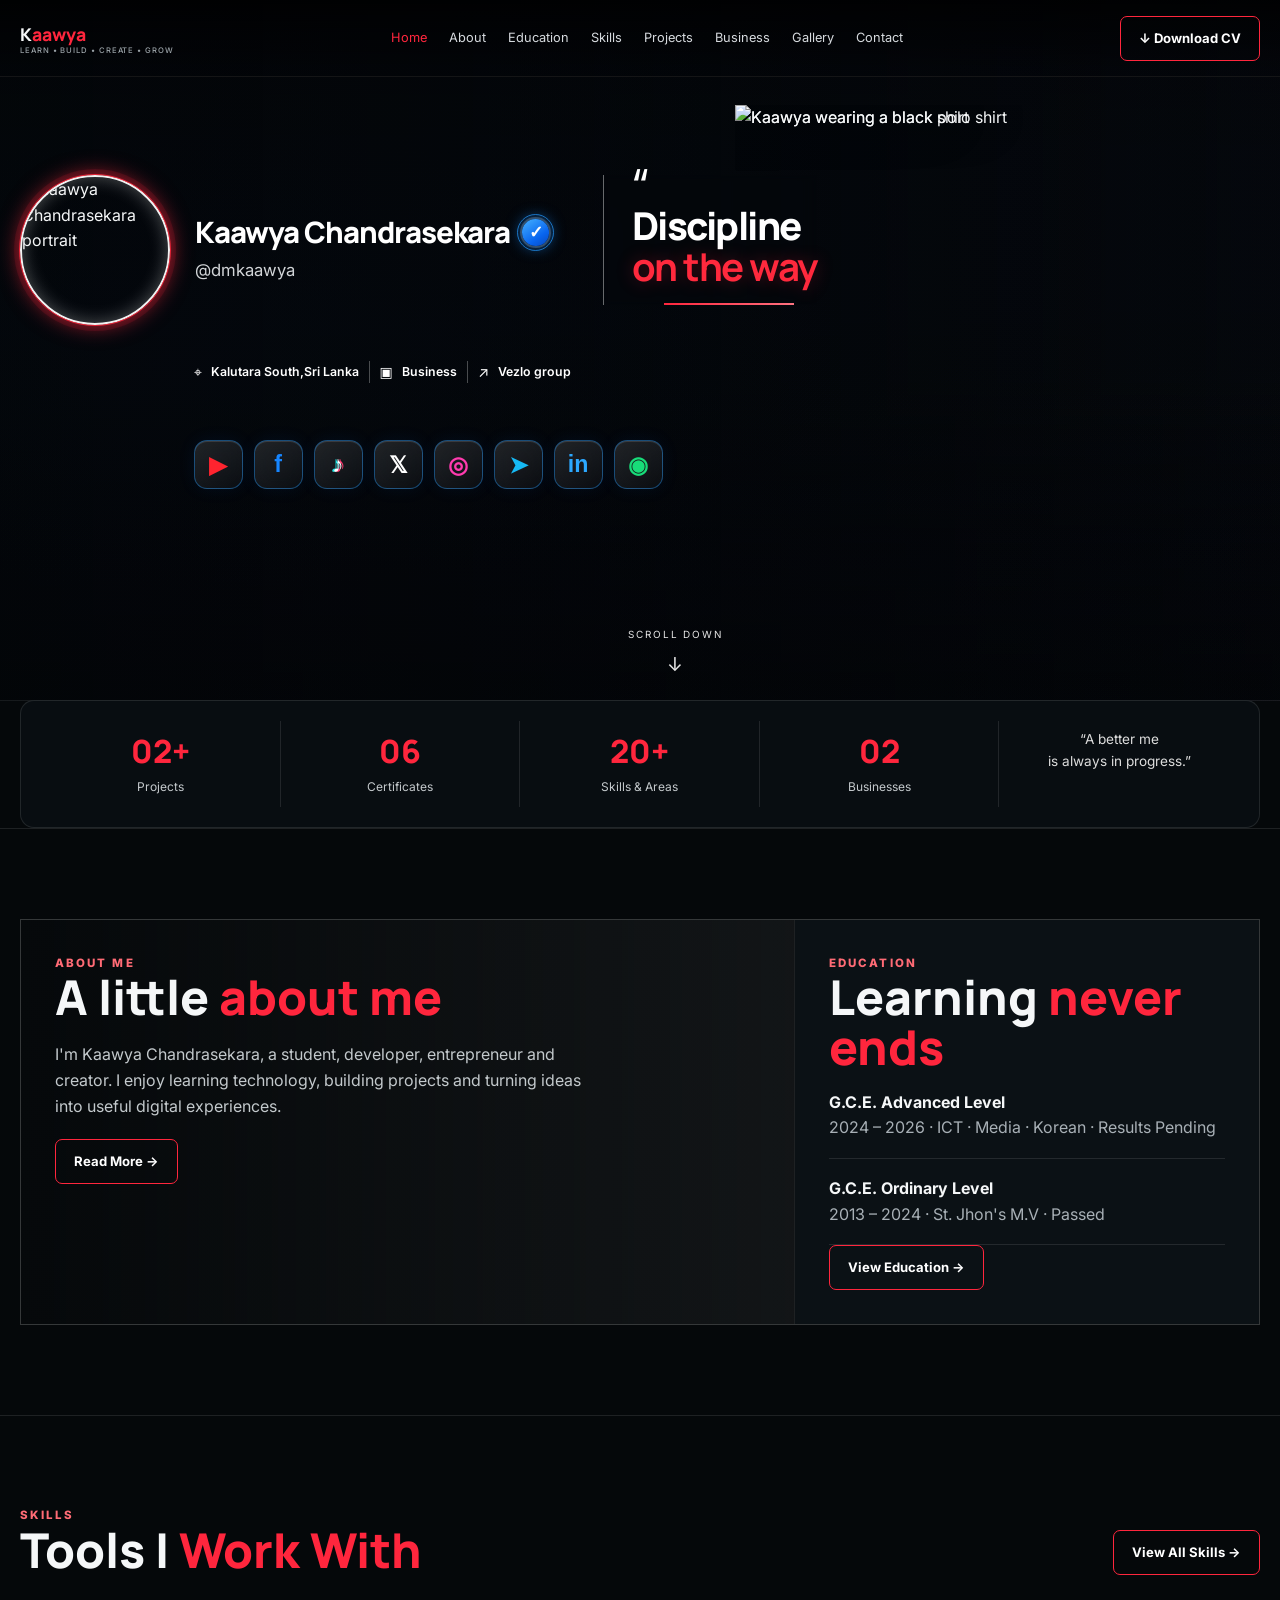
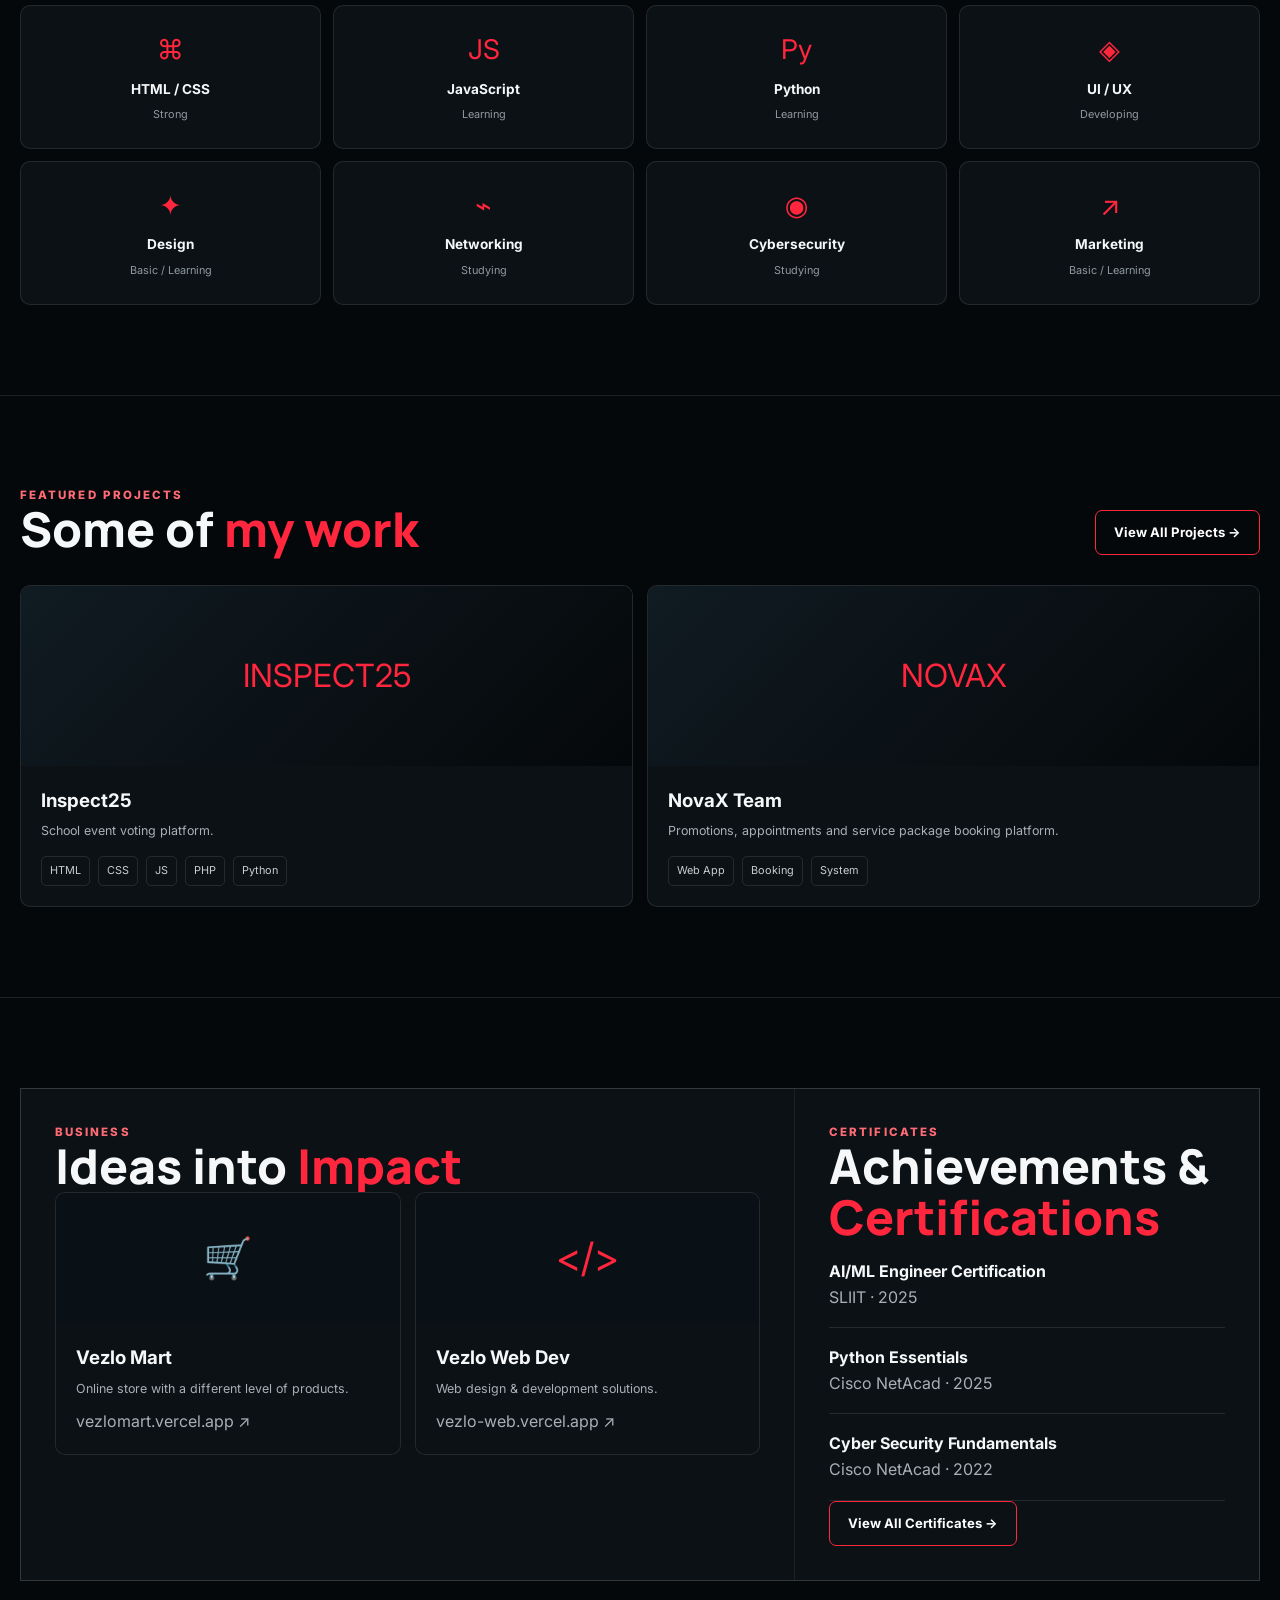
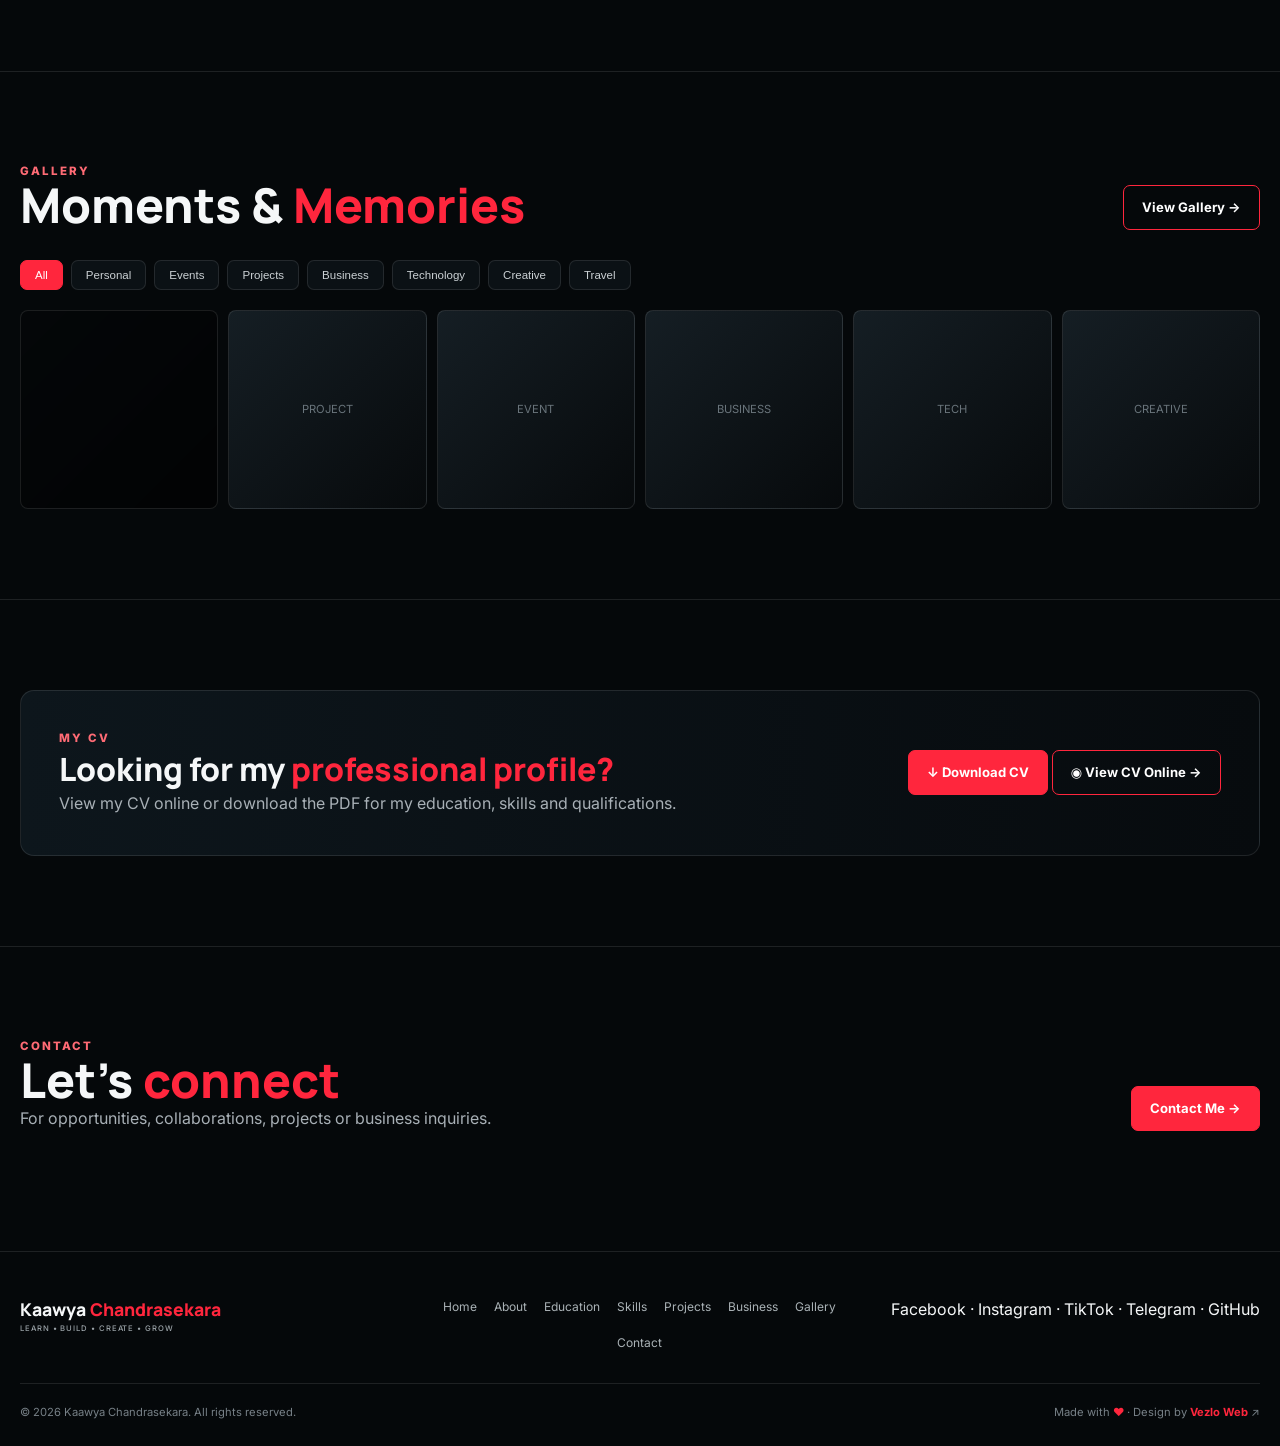
==== commit 377b609f: "Refactor HTML structure in index.html" ====
--- a/index.html
+++ b/index.html
@@ -220,23 +220,5 @@
             <div>
               <div class="eyebrow">Contact</div>
               <h2 class="section-title">Let's <span>connect</span></h2>
-              <p class="muted">For opportunities, collaborations, projects or business inquiries.</p>
-            </div><a class="btn primary" href="contact.html">Contact Me →</a>
-          </div>
-        </div>
-      </section>
-    </main>
-    <footer class="footer">
-      <div class="container footer-grid">
-        <div>
-          <a class="brand" href="index.html">Kaawya <span>Chandrasekara</span>
-            <small>LEARN • BUILD • CREATE • GROW</small>
-          </a>
-        </div>
-        <nav>
-          <a href="index.html">Home</a>
-          <a href="about.html">About</a>
-          <a href="education.html">Education</a>
-          <a href="skills.html">Skills</a>
-          <a href="projects.html">Projects</a><a href="business.html">Business</a><a href="gallery.html">Gallery</a><a href="contact.html">Contact</a></nav><div class="footer-social">Facebook · Instagram · TikTok · Telegram · GitHub</div></div><div class="container footer-bottom"><span>© 2026 Kaawya Chandrasekara. All rights reserved.</span><span>Made with <strong>♥</strong> · Design by <a href="https://vezlo-web.vercel.app/" target="_blank"><strong>Vezlo Web</strong></a> ↗</span></div></footer><script src="main.js"></script></body></html>
+              <p class="muted">For opportunities, collaborations, projects or business inquiries.</p></div><a class="btn primary" href="contact.html">Contact Me →</a></div></div></section></main><footer class="footer"><div class="container footer-grid"><div><a class="brand" href="index.html">Kaawya <span>Chandrasekara</span><small>LEARN • BUILD • CREATE • GROW</small></a></div><nav><a href="index.html">Home</a><a href="about.html">About</a><a href="education.html">Education</a><a href="skills.html">Skills</a><a href="projects.html">Projects</a><a href="business.html">Business</a><a href="gallery.html">Gallery</a><a href="contact.html">Contact</a></nav><div class="footer-social">Facebook · Instagram · TikTok · Telegram · GitHub</div></div><div class="container footer-bottom"><span>© 2026 Kaawya Chandrasekara. All rights reserved.</span><span>Made with <strong>♥</strong> · Design by <a href="https://vezlo-web.vercel.app/" target="_blank"><strong>Vezlo Web</strong></a> ↗</span></div></footer><script src="main.js"></script></body></html>
 
--- a/style.css
+++ b/style.css
@@ -1,8 +1,64 @@
 @import url('https://fonts.googleapis.com/css2?family=Inter:wght@400;500;600;700;800&family=Manrope:wght@500;600;700;800&display=swap');
 :root{--bg:#05080a;--panel:#0b1115;--text:#f5f7f8;--muted:#a8b0b6;--line:rgba(255,255,255,.10);--accent:#ff7136;--accent2:#ff9a5e;--max:1240px}*{box-sizing:border-box;margin:0;padding:0}html{scroll-behavior:smooth}body{background:var(--bg);color:var(--text);font-family:Inter,system-ui,sans-serif;line-height:1.6;overflow-x:hidden}a{color:inherit;text-decoration:none}img{max-width:100%;display:block}.container{width:min(var(--max),calc(100% - 40px));margin:auto}.section{padding:90px 0;border-top:1px solid var(--line)}.eyebrow{color:var(--accent2);text-transform:uppercase;letter-spacing:.18em;font-size:.72rem;font-weight:800}.section-head{display:flex;align-items:end;justify-content:space-between;gap:20px;margin-bottom:30px}.section-title{font:800 clamp(2rem,4vw,3rem)/1.05 Manrope,sans-serif}.section-title span{color:var(--accent)}.muted{color:var(--muted)}
 .nav{position:absolute;top:0;left:0;width:100%;z-index:20;border-bottom:1px solid rgba(255,255,255,.08);background:linear-gradient(180deg,rgba(0,0,0,.7),transparent)}.nav-inner{height:76px;display:flex;align-items:center;justify-content:space-between}.brand{font:800 1.1rem Manrope}.brand span{color:var(--accent)}.brand small{display:block;font:500 .48rem Inter;color:#9aa2a7;letter-spacing:.12em}.links{display:flex;gap:22px;font-size:.8rem;color:#d6dade}.links a:hover,.links a.active{color:var(--accent)}.cv-btn,.btn{border:1px solid var(--accent);background:transparent;color:#fff;padding:11px 18px;border-radius:7px;font-weight:700;font-size:.82rem;display:inline-flex;gap:9px;align-items:center;justify-content:center;transition:.2s}.btn.primary{background:var(--accent);border-color:var(--accent)}.btn:hover{transform:translateY(-2px)}.hamb{display:none;background:none;border:0;color:white;font-size:1.7rem}
-.hero{min-height:760px;display:flex;align-items:center;position:relative;background:linear-gradient(90deg,rgba(3,7,10,.95),rgba(3,7,10,.55) 45%,rgba(3,7,10,.2)),linear-gradient(0deg,rgba(3,7,10,.9),transparent 45%),url('file_00000000fa988211810303e0fe30c802.png') center/cover no-repeat}.hero-inner{position:relative;z-index:2;width:min(var(--max),calc(100% - 40px));margin:auto;padding-top:90px}.hero-copy{max-width:680px}.hello{font-size:1.2rem;color:#d4d9dc}.hero h1{font:800 clamp(3.1rem,7vw,6.4rem)/.94 Manrope;margin:8px 0 16px;letter-spacing:-.045em}.hero h1 span{color:var(--accent)}.roles{font-size:1.15rem;font-weight:700;margin-bottom:15px}.roles b{color:var(--accent);margin:0 7px}.hero-desc{max-width:520px;color:#c6cdd1}.hero-actions{display:flex;gap:12px;margin:25px 0}.socials{display:flex;gap:13px;flex-wrap:wrap;margin-top:18px}.socials a{width:34px;height:34px;border:1px solid var(--line);border-radius:50%;display:grid;place-items:center;font-size:.72rem;background:rgba(0,0,0,.28)}.meta{display:flex;gap:25px;flex-wrap:wrap;margin-top:24px;color:#d1d6d8;font-size:.8rem}.meta strong{color:var(--accent)}.scroll{position:absolute;right:25px;bottom:35px;writing-mode:vertical-rl;color:#c7cdd0;font-size:.65rem;letter-spacing:.2em}
+.hero{min-height:760px;display:flex;align-items:center;position:relative;background:linear-gradient(90deg,rgba(3,7,10,.95),rgba(3,7,10,.55) 45%,rgba(3,7,10,.2)),linear-gradient(0deg,rgba(3,7,10,.9),transparent 45%),linear-gradient(90deg,rgba(3,7,10,.95),rgba(3,7,10,.5) 52%,rgba(3,7,10,.12)),url('https://images.unsplash.com/photo-1746950862855-ccd90286a57c?auto=format&fit=crop&fm=jpg&ixlib=rb-4.1.0&q=85&w=2400') center 54%/cover no-repeat}.hero-inner{position:relative;z-index:2;width:min(var(--max),calc(100% - 40px));margin:auto;padding-top:90px}.hero-copy{max-width:680px}.hello{font-size:1.2rem;color:#d4d9dc}.hero h1{font:800 clamp(3.1rem,7vw,6.4rem)/.94 Manrope;margin:8px 0 16px;letter-spacing:-.045em}.hero h1 span{color:var(--accent)}.roles{font-size:1.15rem;font-weight:700;margin-bottom:15px}.roles b{color:var(--accent);margin:0 7px}.hero-desc{max-width:520px;color:#c6cdd1}.hero-actions{display:flex;gap:12px;margin:25px 0}.socials{display:flex;gap:13px;flex-wrap:wrap;margin-top:18px}.socials a{width:34px;height:34px;border:1px solid var(--line);border-radius:50%;display:grid;place-items:center;font-size:.72rem;background:rgba(0,0,0,.28)}.meta{display:flex;gap:25px;flex-wrap:wrap;margin-top:24px;color:#d1d6d8;font-size:.8rem}.meta strong{color:var(--accent)}.scroll{position:absolute;right:25px;bottom:35px;writing-mode:vertical-rl;color:#c7cdd0;font-size:.65rem;letter-spacing:.2em}
 .stats{position:relative;z-index:4;margin-top:-1px;background:rgba(9,14,18,.95);border:1px solid var(--line);border-radius:14px}.stats-grid{display:grid;grid-template-columns:repeat(5,1fr);padding:20px}.stat{text-align:center;padding:8px 15px;border-right:1px solid var(--line)}.stat:last-child{border:0}.stat strong{display:block;font:800 2rem Manrope;color:var(--accent)}.stat span{font-size:.75rem;color:#c4c9cc}.quote{font-size:.85rem;color:#ddd}
-.grid2{display:grid;grid-template-columns:1.25fr .75fr;gap:1px;background:var(--line);border:1px solid var(--line)}.card{background:var(--panel);padding:34px}.about-card{min-height:370px;background:linear-gradient(90deg,rgba(5,8,10,.98),rgba(5,8,10,.48)),url('../images/about-photo.jpg') center/cover}.about-card p{max-width:530px;color:#c3c9cc;margin:20px 0}.edu-item{padding:17px 0;border-bottom:1px solid var(--line)}.edu-item:last-child{border:0}.edu-item h3{font-size:1rem}.tag{display:inline-block;padding:5px 8px;border:1px solid var(--line);border-radius:5px;color:#c8ced1;font-size:.68rem;margin:5px 4px 0 0}
-.skills-grid{display:grid;grid-template-columns:repeat(4,1fr);gap:12px}.skill{background:var(--panel);border:1px solid var(--line);border-radius:10px;padding:22px;text-align:center;transition:.2s}.skill:hover{border-color:rgba(255,113,54,.55);transform:translateY(-3px)}.skill .ico{font-size:1.7rem;color:var(--accent);margin-bottom:7px}.skill b{display:block;font-size:.85rem}.skill small{color:#8f999e;font-size:.68rem}.cards{display:grid;grid-template-columns:repeat(2,1fr);gap:14px}.project,.business,.cert{background:var(--panel);border:1px solid var(--line);border-radius:10px;overflow:hidden}.project-media{height:180px;background:linear-gradient(135deg,#101b22,#05080a);display:grid;place-items:center;color:var(--accent);font-size:2rem}.project-body,.business-body,.cert-body{padding:20px}.project h3,.business h3{margin-bottom:6px}.project p,.business p,.cert p{font-size:.78rem;color:var(--muted);margin-bottom:10px}.business-grid{display:grid;grid-template-columns:repeat(2,1fr);gap:14px}.business .icon{height:130px;background:#0a1116;display:grid;place-items:center;font-size:2.5rem;color:var(--accent)}.cert-grid{display:grid;grid-template-columns:repeat(3,1fr);gap:14px}.cert-media{height:145px;background:#10171c;display:grid;place-items:center;color:#8f999e;font-size:.75rem}.cert-body h3{font-size:.88rem}.gallery-grid{display:grid;grid-template-columns:repeat(6,1fr);gap:10px}.gallery-item{aspect-ratio:1/1;border:1px solid var(--line);border-radius:8px;background:linear-gradient(135deg,#151e24,#070a0c);display:grid;place-items:center;color:#69747b;font-size:.7rem;overflow:hidden}.gallery-item:first-child{background:linear-gradient(135deg,rgba(0,0,0,.15),rgba(0,0,0,.6)),url('../images/mycover.png') center/cover}.filters{display:flex;gap:8px;flex-wrap:wrap;margin-bottom:20px}.filter{border:1px solid var(--line);background:var(--panel);color:#cbd1d4;border-radius:7px;padding:8px 14px;font-size:.72rem}.filter.active{background:var(--accent);border-color:var(--accent);color:#fff}.cv-banner{background:linear-gradient(90deg,#0d161c,#070b0e);border:1px solid var(--line);border-radius:14px;padding:38px;display:flex;align-items:center;justify-content:space-between;gap:30px}.cv-banner h2{font:800 2rem Manrope}.cv-banner span{color:var(--accent)}.footer{padding:45px 0 25px;border-top:1px solid var(--line)}.footer-grid{display:grid;grid-template-columns:1fr 1fr 1fr;gap:30px}.footer nav{position:static;background:none;border:0;display:flex;justify-content:center;gap:17px;flex-wrap:wrap}.footer nav a{font-size:.75rem;color:#aab2b6}.footer-social{text-align:right}.footer-bottom{border-top:1px solid var(--line);margin-top:30px;padding-top:20px;display:flex;justify-content:space-between;color:#778087;font-size:.7rem}.footer-bottom strong{color:var(--accent)}.page-hero{padding:160px 0 80px;background:radial-gradient(circle at 70% 20%,rgba(255,113,54,.16),transparent 30%),#070b0e}.page-hero h1{font:800 clamp(2.8rem,7vw,5rem) Manrope}.page-hero h1 span{color:var(--accent)}.page-hero p{max-width:650px;color:var(--muted);margin-top:14px}.timeline{max-width:850px}.timeline-item{border-left:2px solid var(--accent);padding:0 0 30px 25px;margin-bottom:15px}.timeline-item .year{color:var(--accent);font-weight:800}.cv-paper{max-width:900px;margin:auto;background:#f5f4f0;color:#171a1c;padding:55px;border-radius:5px;box-shadow:0 20px 80px rgba(0,0,0,.35)}.cv-paper h1{font:800 2.6rem Manrope}.cv-paper .orange{color:#e85e25}.cv-section{margin-top:30px}.cv-section h2{font-size:1rem;border-bottom:2px solid #e85e25;padding-bottom:6px;margin-bottom:10px}.cv-actions{display:flex;gap:12px;justify-content:center;margin-bottom:30px}.contact-box{display:grid;grid-template-columns:repeat(2,1fr);gap:15px}.contact-card{padding:25px;background:var(--panel);border:1px solid var(--line);border-radius:10px}.contact-card b{color:var(--accent);display:block;margin-bottom:5px}
+.grid2{display:grid;grid-template-columns:1.25fr .75fr;gap:1px;background:var(--line);border:1px solid var(--line)}.card{background:var(--panel);padding:34px}.about-card{min-height:370px;background:linear-gradient(90deg,rgba(5,8,10,.98),rgba(5,8,10,.48)),url('assets/portrait-profile.jpg') center/cover}.about-card p{max-width:530px;color:#c3c9cc;margin:20px 0}.edu-item{padding:17px 0;border-bottom:1px solid var(--line)}.edu-item:last-child{border:0}.edu-item h3{font-size:1rem}.tag{display:inline-block;padding:5px 8px;border:1px solid var(--line);border-radius:5px;color:#c8ced1;font-size:.68rem;margin:5px 4px 0 0}
+.skills-grid{display:grid;grid-template-columns:repeat(4,1fr);gap:12px}.skill{background:var(--panel);border:1px solid var(--line);border-radius:10px;padding:22px;text-align:center;transition:.2s}.skill:hover{border-color:rgba(255,113,54,.55);transform:translateY(-3px)}.skill .ico{font-size:1.7rem;color:var(--accent);margin-bottom:7px}.skill b{display:block;font-size:.85rem}.skill small{color:#8f999e;font-size:.68rem}.cards{display:grid;grid-template-columns:repeat(2,1fr);gap:14px}.project,.business,.cert{background:var(--panel);border:1px solid var(--line);border-radius:10px;overflow:hidden}.project-media{height:180px;background:linear-gradient(135deg,#101b22,#05080a);display:grid;place-items:center;color:var(--accent);font-size:2rem}.project-body,.business-body,.cert-body{padding:20px}.project h3,.business h3{margin-bottom:6px}.project p,.business p,.cert p{font-size:.78rem;color:var(--muted);margin-bottom:10px}.business-grid{display:grid;grid-template-columns:repeat(2,1fr);gap:14px}.business .icon{height:130px;background:#0a1116;display:grid;place-items:center;font-size:2.5rem;color:var(--accent)}.cert-grid{display:grid;grid-template-columns:repeat(3,1fr);gap:14px}.cert-media{height:145px;background:#10171c;display:grid;place-items:center;color:#8f999e;font-size:.75rem}.cert-body h3{font-size:.88rem}.gallery-grid{display:grid;grid-template-columns:repeat(6,1fr);gap:10px}.gallery-item{aspect-ratio:1/1;border:1px solid var(--line);border-radius:8px;background:linear-gradient(135deg,#151e24,#070a0c);display:grid;place-items:center;color:#69747b;font-size:.7rem;overflow:hidden}.gallery-item:first-child{background:linear-gradient(135deg,rgba(0,0,0,.15),rgba(0,0,0,.6)),url('assets/bg remove side view.png') center/cover}.filters{display:flex;gap:8px;flex-wrap:wrap;margin-bottom:20px}.filter{border:1px solid var(--line);background:var(--panel);color:#cbd1d4;border-radius:7px;padding:8px 14px;font-size:.72rem}.filter.active{background:var(--accent);border-color:var(--accent);color:#fff}.cv-banner{background:linear-gradient(90deg,#0d161c,#070b0e);border:1px solid var(--line);border-radius:14px;padding:38px;display:flex;align-items:center;justify-content:space-between;gap:30px}.cv-banner h2{font:800 2rem Manrope}.cv-banner span{color:var(--accent)}.footer{padding:45px 0 25px;border-top:1px solid var(--line)}.footer-grid{display:grid;grid-template-columns:1fr 1fr 1fr;gap:30px}.footer nav{position:static;background:none;border:0;display:flex;justify-content:center;gap:17px;flex-wrap:wrap}.footer nav a{font-size:.75rem;color:#aab2b6}.footer-social{text-align:right}.footer-bottom{border-top:1px solid var(--line);margin-top:30px;padding-top:20px;display:flex;justify-content:space-between;color:#778087;font-size:.7rem}.footer-bottom strong{color:var(--accent)}.page-hero{padding:160px 0 80px;background:radial-gradient(circle at 70% 20%,rgba(255,113,54,.16),transparent 30%),#070b0e}.page-hero h1{font:800 clamp(2.8rem,7vw,5rem) Manrope}.page-hero h1 span{color:var(--accent)}.page-hero p{max-width:650px;color:var(--muted);margin-top:14px}.timeline{max-width:850px}.timeline-item{border-left:2px solid var(--accent);padding:0 0 30px 25px;margin-bottom:15px}.timeline-item .year{color:var(--accent);font-weight:800}.cv-paper{max-width:900px;margin:auto;background:#f5f4f0;color:#171a1c;padding:55px;border-radius:5px;box-shadow:0 20px 80px rgba(0,0,0,.35)}.cv-paper h1{font:800 2.6rem Manrope}.cv-paper .orange{color:#e85e25}.cv-section{margin-top:30px}.cv-section h2{font-size:1rem;border-bottom:2px solid #e85e25;padding-bottom:6px;margin-bottom:10px}.cv-actions{display:flex;gap:12px;justify-content:center;margin-bottom:30px}.contact-box{display:grid;grid-template-columns:repeat(2,1fr);gap:15px}.contact-card{padding:25px;background:var(--panel);border:1px solid var(--line);border-radius:10px}.contact-card b{color:var(--accent);display:block;margin-bottom:5px}
 @media(max-width:900px){.links{display:none}.hamb{display:block}.stats-grid{grid-template-columns:repeat(2,1fr)}.stat:nth-child(2){border:0}.grid2{grid-template-columns:1fr}.skills-grid{grid-template-columns:repeat(2,1fr)}.cert-grid{grid-template-columns:repeat(2,1fr)}.gallery-grid{grid-template-columns:repeat(3,1fr)}.footer-grid{grid-template-columns:1fr;text-align:center}.footer-social{text-align:center}.footer-bottom{flex-direction:column;text-align:center}.hero{min-height:700px}}@media(max-width:560px){.container,.hero-inner{width:min(100% - 28px,1240px)}.nav-inner{height:68px}.nav-actions .cv-btn{display:none}.hero{min-height:760px;background-position:58% center}.hero h1{font-size:3rem}.hello{font-size:1rem}.roles{font-size:.92rem}.hero-desc{font-size:.82rem}.hero-actions{flex-direction:column;max-width:220px}.meta{font-size:.7rem}.stats-grid{grid-template-columns:repeat(2,1fr);padding:10px}.stat{padding:12px 5px}.stat strong{font-size:1.35rem}.stat span{font-size:.62rem}.stat:last-child{grid-column:1/-1}.section{padding:60px 0}.section-head{align-items:start;flex-direction:column}.skills-grid,.cards,.business-grid,.cert-grid,.contact-box{grid-template-columns:1fr}.gallery-grid{grid-template-columns:repeat(2,1fr)}.cv-banner{padding:25px;flex-direction:column;align-items:flex-start}.cv-paper{padding:28px 22px}.cv-paper h1{font-size:2rem}.page-hero{padding:130px 0 60px}}
+
+/* ===== Custom cinematic profile hero ===== */
+.hero-showcase{min-height:660px;overflow:hidden;isolation:isolate;background:linear-gradient(90deg,rgba(3,6,10,.88) 0%,rgba(3,6,10,.58) 48%,rgba(3,6,10,.08) 100%),linear-gradient(0deg,rgba(3,6,10,.55),transparent 45%),linear-gradient(90deg,rgba(2,5,9,.88) 0%,rgba(2,5,9,.62) 48%,rgba(2,5,9,.14) 100%),linear-gradient(0deg,rgba(2,5,9,.65),transparent 48%),url('assets/bgwpp.jpeg') center 54%/cover no-repeat;border-bottom:1px solid rgba(255,255,255,.08)}
+.showcase-inner{min-height:660px;padding-top:75px;padding-bottom:65px;display:block;position:relative}
+.showcase-profile{position:absolute;left:0;top:165px;display:flex;align-items:center;gap:24px;z-index:3;max-width:56%}
+.profile-photo{width:145px;height:145px;object-fit:cover;object-position:center 35%;border-radius:50%;border:4px solid #fff;outline:2px solid #ff2738;box-shadow:0 0 0 7px rgba(255,40,55,.12),0 0 30px rgba(255,30,50,.55)}
+.profile-text h1{font:800 clamp(1.45rem,2.3vw,2.35rem)/1.15 Manrope,sans-serif;letter-spacing:-.035em;margin:0;color:#fff;white-space:nowrap}.profile-text h1 span{color:#fff}.verified{display:inline-grid;place-items:center;width:23px;height:23px;border-radius:50%;background:#1688ff;color:#fff;font:900 15px Arial;vertical-align:middle;margin-left:5px;box-shadow:0 0 12px #1688ff}.handle{font-size:1.05rem;color:#d2d5d8;margin-top:8px}
+.showcase-quote{position:absolute;left:47%;top:190px;z-index:2;padding-left:28px;border-left:1px solid rgba(255,255,255,.4);color:#fff}.showcase-quote p{font:800 clamp(2rem,3vw,3.1rem)/1.08 Manrope,sans-serif;margin:0 0 15px;letter-spacing:-.04em}.showcase-quote strong{color:#ff2938}.quote-open{font-size:3rem;line-height:.5;display:block;margin-bottom:6px}.quote-line{display:block;width:130px;height:2px;background:linear-gradient(90deg,#ff2638 50%,#fff 50%);margin-left:32px}
+.showcase-meta{position:absolute;left:14%;top:355px;z-index:3;display:flex;align-items:center;gap:17px;flex-wrap:wrap;color:#fff;font-size:.9rem}.showcase-meta span,.showcase-meta a{display:flex;align-items:center;gap:9px;color:#fff;text-decoration:none}.showcase-meta i{height:22px;width:1px;background:rgba(255,255,255,.28)}.showcase-meta b{font-weight:600}.showcase-socials{position:absolute;left:14%;top:425px;z-index:4;display:flex;align-items:center;gap:13px}.showcase-socials a{width:43px;height:43px;display:grid;place-items:center;text-decoration:none;font:bold 1.5rem Arial;border-right:1px solid rgba(255,255,255,.2);padding-right:13px;transition:transform .2s,filter .2s}.showcase-socials a:hover{transform:translateY(-4px);filter:brightness(1.3)}.showcase-socials .yt{color:#ff242f}.showcase-socials .fb{color:#1685ff}.showcase-socials .tt{color:#fff;text-shadow:-2px 0 #20e5e5,2px 0 #ff3b72}.showcase-socials .xx{color:#fff}.showcase-socials .ig{color:#ff3baf}.showcase-socials .tg{color:#16b9f4}.showcase-socials .in{color:#0a9be8}.showcase-socials .wa{color:#18dc79;border:0}
+.showcase-person{position:absolute;z-index:1;right:-15px;bottom:-55px;height:610px;width:min(43%,540px);object-fit:contain;object-position:center bottom;mix-blend-mode:normal;mask-image:linear-gradient(to bottom,#000 0%,#000 74%,rgba(0,0,0,.88) 83%,transparent 100%);filter:drop-shadow(-12px 0 25px rgba(0,0,0,.25));border-radius:0;}
+.showcase-scroll{position:absolute;bottom:20px;left:49%;right:auto;writing-mode:horizontal-tb;text-align:center;font-size:.62rem;letter-spacing:.2em;color:#e6e6e6}.showcase-scroll span{display:block;font-size:1.2rem;margin-top:6px}
+@media(max-width:900px){.hero-showcase,.showcase-inner{min-height:760px}.showcase-profile{left:0;top:125px;max-width:70%;gap:16px}.profile-photo{width:112px;height:112px}.profile-text h1{white-space:normal;font-size:1.65rem}.showcase-quote{left:4%;top:305px;padding-left:18px}.showcase-quote p{font-size:2.3rem}.showcase-meta{left:4%;top:475px;max-width:66%;gap:10px}.showcase-socials{left:4%;top:545px;gap:5px}.showcase-socials a{width:34px;height:36px;padding-right:6px;font-size:1.2rem}.showcase-person{right:-25px;height:440px;width:48%;bottom:0;opacity:.95}.showcase-scroll{left:40%;bottom:16px}}
+@media(max-width:560px){.hero-showcase,.showcase-inner{min-height:790px}.showcase-inner{padding-top:65px}.showcase-profile{top:110px;left:0;max-width:100%;align-items:center}.profile-photo{width:90px;height:90px}.profile-text h1{font-size:1.25rem;max-width:230px}.handle{font-size:.85rem}.showcase-quote{top:255px;left:5%;}.showcase-quote p{font-size:2rem}.quote-open{font-size:2rem}.showcase-meta{top:390px;left:5%;max-width:95%;font-size:.73rem;gap:8px}.showcase-meta i{display:none}.showcase-socials{top:450px;left:5%;gap:2px;flex-wrap:wrap;max-width:95%}.showcase-socials a{width:30px;height:32px;padding-right:4px;font-size:1.1rem}.showcase-person{width:68%;height:370px;right:-20px;bottom:0;opacity:.8}.showcase-scroll{left:8%;bottom:15px}.hero-showcase{background-position:center}}
+/* ===== Glass + motion polish for the profile hero ===== */
+:root{--accent:#ff263d;--accent2:#ff6b75;--electric:#168bff}
+.hero-showcase{min-height:700px;background-color:#05080d;background-size:cover;background-position:center 54%;}
+.hero-showcase:before{content:"";position:absolute;inset:0;pointer-events:none;background:radial-gradient(ellipse at 16% 52%,rgba(4,8,15,.5),transparent 44%),linear-gradient(180deg,rgba(0,0,0,.16),transparent 28%,rgba(0,0,0,.18));z-index:0}
+.showcase-inner{min-height:700px;padding-top:85px;padding-bottom:70px}
+.showcase-profile{top:175px;max-width:61%;gap:25px}
+.profile-photo{width:150px;height:150px;object-fit:cover;object-position:center 37%;border:2px solid rgba(255,255,255,.95);outline:1px solid rgba(255,40,61,.85);box-shadow:0 0 0 6px rgba(255,38,61,.12),0 0 22px rgba(255,38,61,.7),inset 0 0 18px rgba(255,255,255,.3);animation:redGlassPulse 3.2s ease-in-out infinite;}
+@keyframes redGlassPulse{0%,100%{box-shadow:0 0 0 5px rgba(255,38,61,.12),0 0 18px rgba(255,38,61,.55)}50%{box-shadow:0 0 0 9px rgba(255,38,61,.2),0 0 38px rgba(255,38,61,.95),0 0 70px rgba(255,38,61,.22)}}
+.profile-text h1{display:flex;align-items:center;gap:7px;font-size:clamp(1.4rem,2.3vw,2.2rem)}
+.verified{flex:0 0 auto;border:0;cursor:pointer;position:relative;display:inline-grid;place-items:center;width:27px;height:27px;border-radius:50% 50% 48% 52%;background:linear-gradient(145deg,#46b2ff,#0865ef 65%,#0849be);color:#fff;font:900 17px Arial;box-shadow:0 0 0 2px rgba(255,255,255,.18),0 0 16px rgba(22,139,255,.8);transition:transform .25s,filter .25s;animation:blueVerify 2.6s ease-in-out infinite}
+.verified:before{content:"";position:absolute;inset:-5px;border-radius:50%;border:1px solid rgba(36,155,255,.7);animation:verifyRipple 2.2s ease-out infinite}
+.verified:hover,.verified:focus-visible{transform:scale(1.18) rotate(-7deg);filter:brightness(1.25);outline:2px solid rgba(68,174,255,.45);outline-offset:5px}
+@keyframes blueVerify{0%,100%{box-shadow:0 0 0 2px rgba(255,255,255,.15),0 0 12px rgba(22,139,255,.55)}50%{box-shadow:0 0 0 3px rgba(255,255,255,.3),0 0 28px rgba(22,139,255,1)}}
+@keyframes verifyRipple{0%{transform:scale(.75);opacity:.8}100%{transform:scale(1.6);opacity:0}}
+.showcase-quote{top:175px;backdrop-filter:blur(3px);-webkit-backdrop-filter:blur(3px);animation:quoteRise .9s both}
+.showcase-quote p{animation:quoteGlow 4s ease-in-out infinite}
+.showcase-quote strong{color:#ff293d;text-shadow:0 0 18px rgba(255,35,58,.3);display:inline-block;animation:wordLift 3.5s ease-in-out infinite}
+@keyframes quoteRise{from{opacity:0;transform:translateY(18px)}to{opacity:1;transform:translateY(0)}}
+@keyframes quoteGlow{0%,100%{text-shadow:0 0 0 rgba(255,255,255,0)}50%{text-shadow:0 0 22px rgba(255,255,255,.18)}}
+@keyframes wordLift{0%,100%{transform:translateY(0)}50%{transform:translateY(-4px)}}
+.quote-line{background:linear-gradient(90deg,#ff263d 0%,#ff6978 45%,rgba(255,255,255,.9) 100%);background-size:200% 100%;animation:lineFlow 3s linear infinite}
+@keyframes lineFlow{to{background-position:200% 0}}
+.showcase-meta{left:14%;top:360px;gap:10px;max-width:62%}
+.showcase-meta .meta-chip{display:flex;align-items:center;gap:9px;padding:10px 12px;border:1px solid rgba(255,255,255,.18);border-radius:12px;background:linear-gradient(135deg,rgba(255,255,255,.12),rgba(255,255,255,.035));backdrop-filter:blur(14px);-webkit-backdrop-filter:blur(14px);box-shadow:inset 0 1px 0 rgba(255,255,255,.1),0 8px 25px rgba(0,0,0,.12);transition:transform .25s,border-color .25s,background .25s;}
+.showcase-meta .meta-chip:hover{transform:translateY(-3px);border-color:rgba(255,66,85,.75);background:rgba(255,255,255,.15)}
+.meta-emoji{font-size:1rem;filter:drop-shadow(0 0 6px rgba(255,255,255,.18))}.external-mark{font-size:.75rem;color:#cbd9e8}.showcase-meta b{font-size:.77rem;white-space:nowrap}
+.showcase-socials{left:14%;top:440px;gap:11px;align-items:center;flex-wrap:wrap}
+.showcase-socials a:not(.more-socials){width:49px;height:49px;padding:0;border:1px solid rgba(40,157,255,.42);border-radius:13px;background:linear-gradient(145deg,rgba(255,255,255,.12),rgba(255,255,255,.035));backdrop-filter:blur(12px);-webkit-backdrop-filter:blur(12px);box-shadow:inset 0 1px 0 rgba(255,255,255,.12),0 0 18px rgba(0,120,255,.08);font-size:1.45rem;transition:transform .25s,box-shadow .25s,border-color .25s}
+.showcase-socials a:not(.more-socials):hover{transform:translateY(-5px) scale(1.05);border-color:rgba(60,174,255,.95);box-shadow:0 0 24px rgba(0,132,255,.25),inset 0 1px 0 rgba(255,255,255,.2)}
+.showcase-socials .github{color:#fff}.showcase-socials .fb{color:#1685ff}.showcase-socials .tg{color:#16b9f4}.showcase-socials .in{color:#2ca8ff}.showcase-socials .wa{color:#18dc79}
+.more-socials{min-height:49px;display:flex;align-items:center;gap:12px;margin-left:4px;padding:8px 15px;border:1px solid rgba(255,255,255,.35);border-radius:13px;background:linear-gradient(120deg,rgba(255,255,255,.16),rgba(255,255,255,.055));backdrop-filter:blur(14px);-webkit-backdrop-filter:blur(14px);box-shadow:inset 0 1px 0 rgba(255,255,255,.2);transition:transform .25s,border-color .25s}
+.more-socials:hover{transform:translateY(-3px);border-color:#ff4a5d}.more-socials>span:first-child{font-size:1.35rem}.more-socials b,.more-socials small{display:block;white-space:nowrap}.more-socials b{font-size:.75rem}.more-socials small{font-size:.66rem;color:#cbd0d6}.more-socials strong{font-size:1.15rem;margin-left:5px;color:#ff6475}
+.showcase-person{height:640px;width:min(43%,570px);right:-8px;bottom:-45px;object-fit:contain;object-position:center bottom;mask-image:linear-gradient(to bottom,#000 0%,#000 78%,rgba(0,0,0,.55) 91%,transparent 100%);filter:drop-shadow(-14px 0 25px rgba(0,0,0,.28));}
+/* The large portrait is blended into the scene; background image is independent and contains no UI text. */
+.verify-backdrop{position:fixed;inset:0;z-index:1000;display:grid;place-items:center;padding:20px;background:rgba(0,4,12,.68);backdrop-filter:blur(10px);-webkit-backdrop-filter:blur(10px);animation:fadeIn .2s ease both}
+.verify-backdrop[hidden]{display:none!important}.verify-card{position:relative;width:min(480px,100%);padding:25px;border:1px solid rgba(73,167,255,.72);border-radius:22px;background:linear-gradient(145deg,rgba(15,28,45,.94),rgba(6,11,20,.9));box-shadow:0 20px 80px rgba(0,0,0,.55),0 0 38px rgba(0,121,255,.2),inset 0 1px 0 rgba(255,255,255,.13);animation:modalPop .28s cubic-bezier(.2,.8,.2,1) both}
+.verify-card:before{content:"";position:absolute;inset:-1px;border-radius:22px;padding:1px;background:linear-gradient(135deg,#46b2ff,transparent 40%,rgba(255,44,64,.7));-webkit-mask:linear-gradient(#000 0 0) content-box,linear-gradient(#000 0 0);-webkit-mask-composite:xor;mask-composite:exclude;pointer-events:none}
+.verify-close{position:absolute;top:12px;right:14px;border:0;background:rgba(255,255,255,.08);color:white;width:34px;height:34px;border-radius:50%;font-size:1.5rem;cursor:pointer}.verify-heading{display:flex;align-items:center;gap:13px;margin-bottom:20px}.verify-symbol{display:grid;place-items:center;width:44px;height:44px;border-radius:50%;background:linear-gradient(145deg,#49b6ff,#0865ef);font-size:1.5rem;box-shadow:0 0 25px rgba(22,139,255,.45)}.verify-heading h2{font:800 1.3rem Manrope}.verify-heading p{font-size:.78rem;color:#aab8c8}.verify-details{display:grid;gap:0}.verify-details>div{display:grid;grid-template-columns:125px 1fr;gap:12px;padding:12px 0;border-bottom:1px solid rgba(255,255,255,.09)}.verify-details dt{font-size:.78rem;color:#b9c6d6}.verify-details dd{font-size:.8rem;overflow-wrap:anywhere}.verify-details dd a{color:#72bdff}.verify-note{margin-top:17px;padding:12px;border-radius:11px;background:rgba(255,255,255,.055);color:#b7c4d2;font-size:.72rem;line-height:1.55}
+@keyframes fadeIn{from{opacity:0}to{opacity:1}}@keyframes modalPop{from{opacity:0;transform:translateY(12px) scale(.96)}to{opacity:1;transform:translateY(0) scale(1)}}
+.links.open{display:flex;position:absolute;top:76px;left:20px;right:20px;flex-direction:column;gap:0;padding:10px;border:1px solid rgba(255,255,255,.15);border-radius:14px;background:rgba(5,10,17,.94);backdrop-filter:blur(18px);box-shadow:0 18px 45px rgba(0,0,0,.35)}.links.open a{padding:11px 14px;border-radius:8px}.links.open a:hover{background:rgba(255,255,255,.07)}
+@media(max-width:900px){.hero-showcase,.showcase-inner{min-height:790px}.showcase-profile{top:130px;max-width:80%}.showcase-quote{left:5%;top:305px}.showcase-meta{left:5%;top:465px;max-width:90%}.showcase-socials{left:5%;top:555px;max-width:70%}.showcase-person{right:-28px;height:460px;width:49%;bottom:0}.showcase-scroll{left:42%;bottom:15px}}
+@media(max-width:560px){.hero-showcase,.showcase-inner{min-height:850px}.showcase-profile{top:105px;max-width:100%;gap:13px}.profile-photo{width:88px;height:88px}.profile-text h1{font-size:1.2rem;max-width:235px;white-space:normal}.verified{width:23px;height:23px;font-size:14px}.handle{font-size:.82rem}.showcase-quote{top:235px;left:5%;padding-left:15px}.showcase-quote p{font-size:1.95rem}.showcase-meta{top:365px;left:4%;right:4%;max-width:none;align-items:stretch;flex-direction:column}.showcase-meta .meta-chip{width:max-content;max-width:100%;padding:8px 10px}.showcase-meta b{font-size:.7rem;white-space:normal}.showcase-socials{top:505px;left:4%;right:4%;max-width:92%;gap:8px}.showcase-socials a:not(.more-socials){width:40px;height:40px;font-size:1.2rem;border-radius:11px}.more-socials{min-height:42px;margin-left:0;padding:6px 10px}.showcase-person{width:68%;height:365px;right:-22px;bottom:0;opacity:.92}.showcase-scroll{left:6%;bottom:14px;font-size:.56rem}.verify-card{padding:21px 17px}.verify-details>div{grid-template-columns:105px 1fr;gap:8px}.verify-details dt,.verify-details dd{font-size:.72rem}}
+@media(prefers-reduced-motion:reduce){*,*:before,*:after{animation-duration:.01ms!important;animation-iteration-count:1!important;scroll-behavior:auto!important;transition-duration:.01ms!important}}
